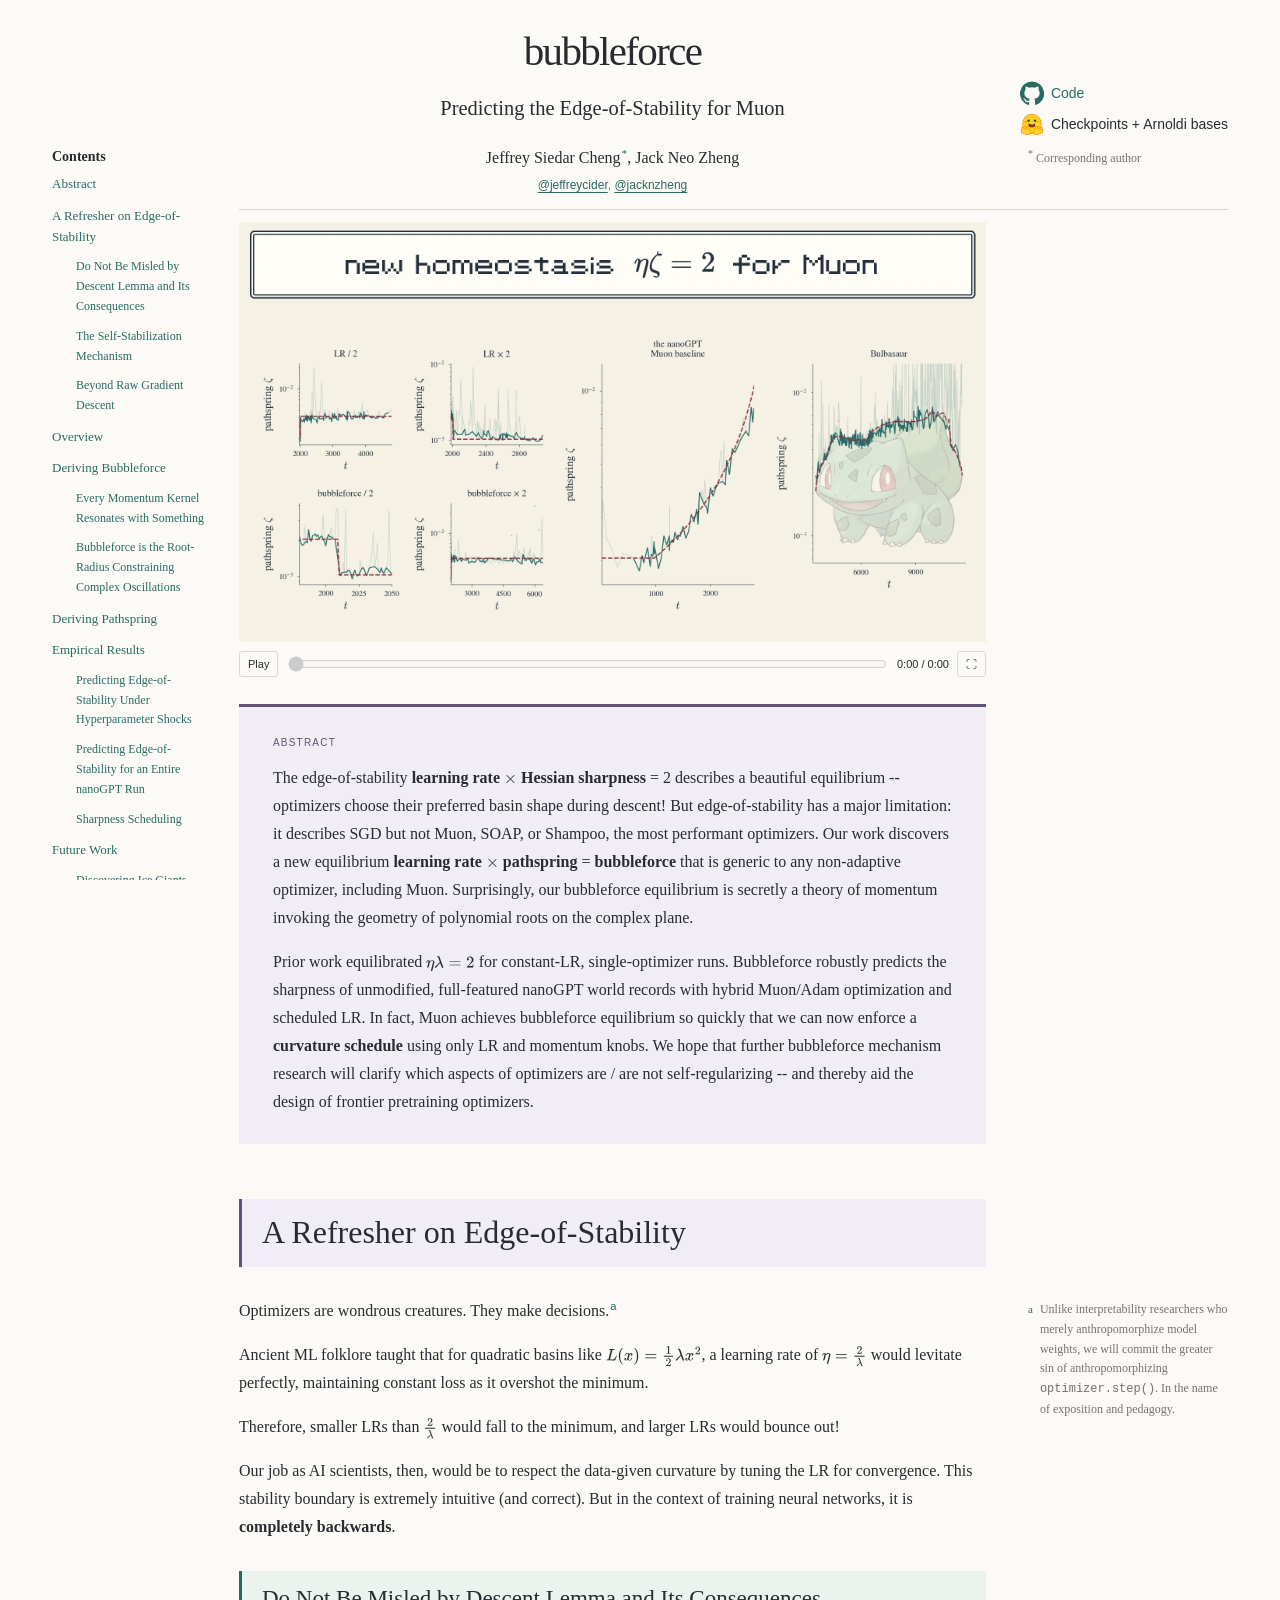
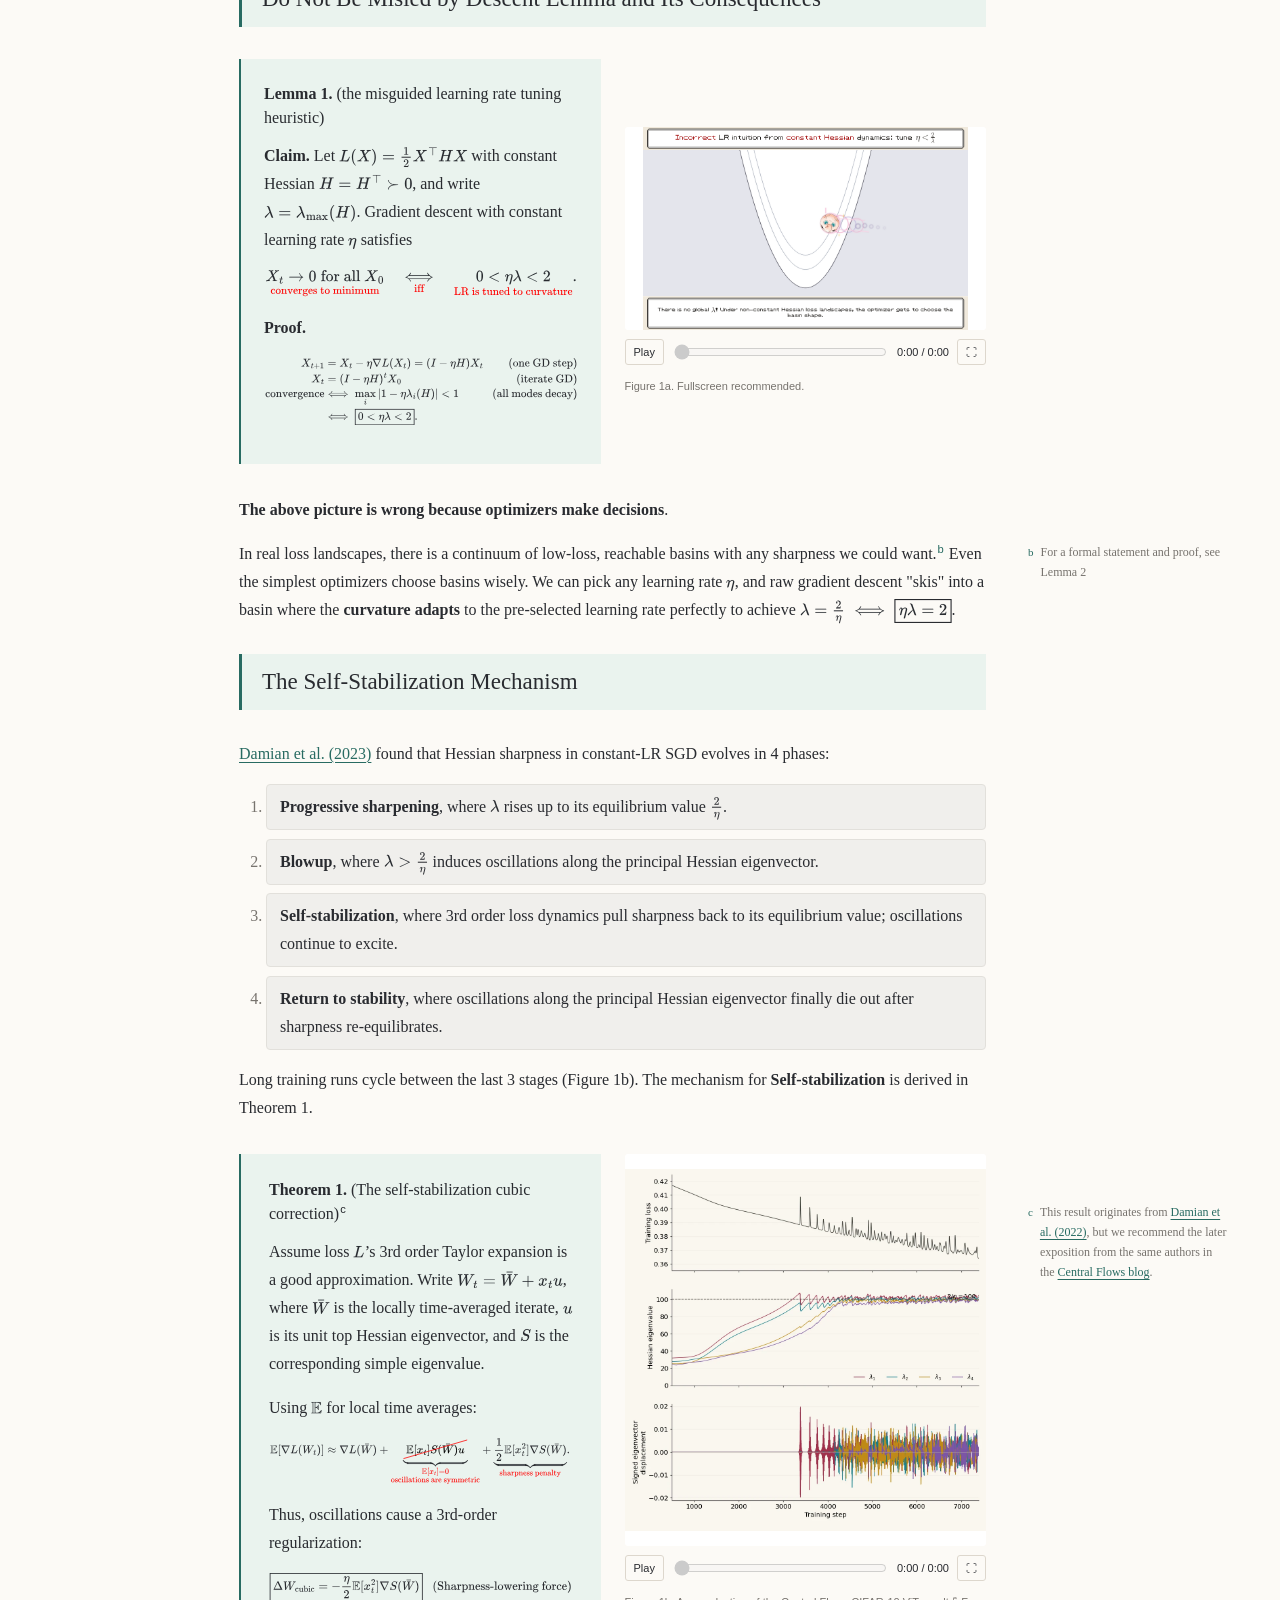
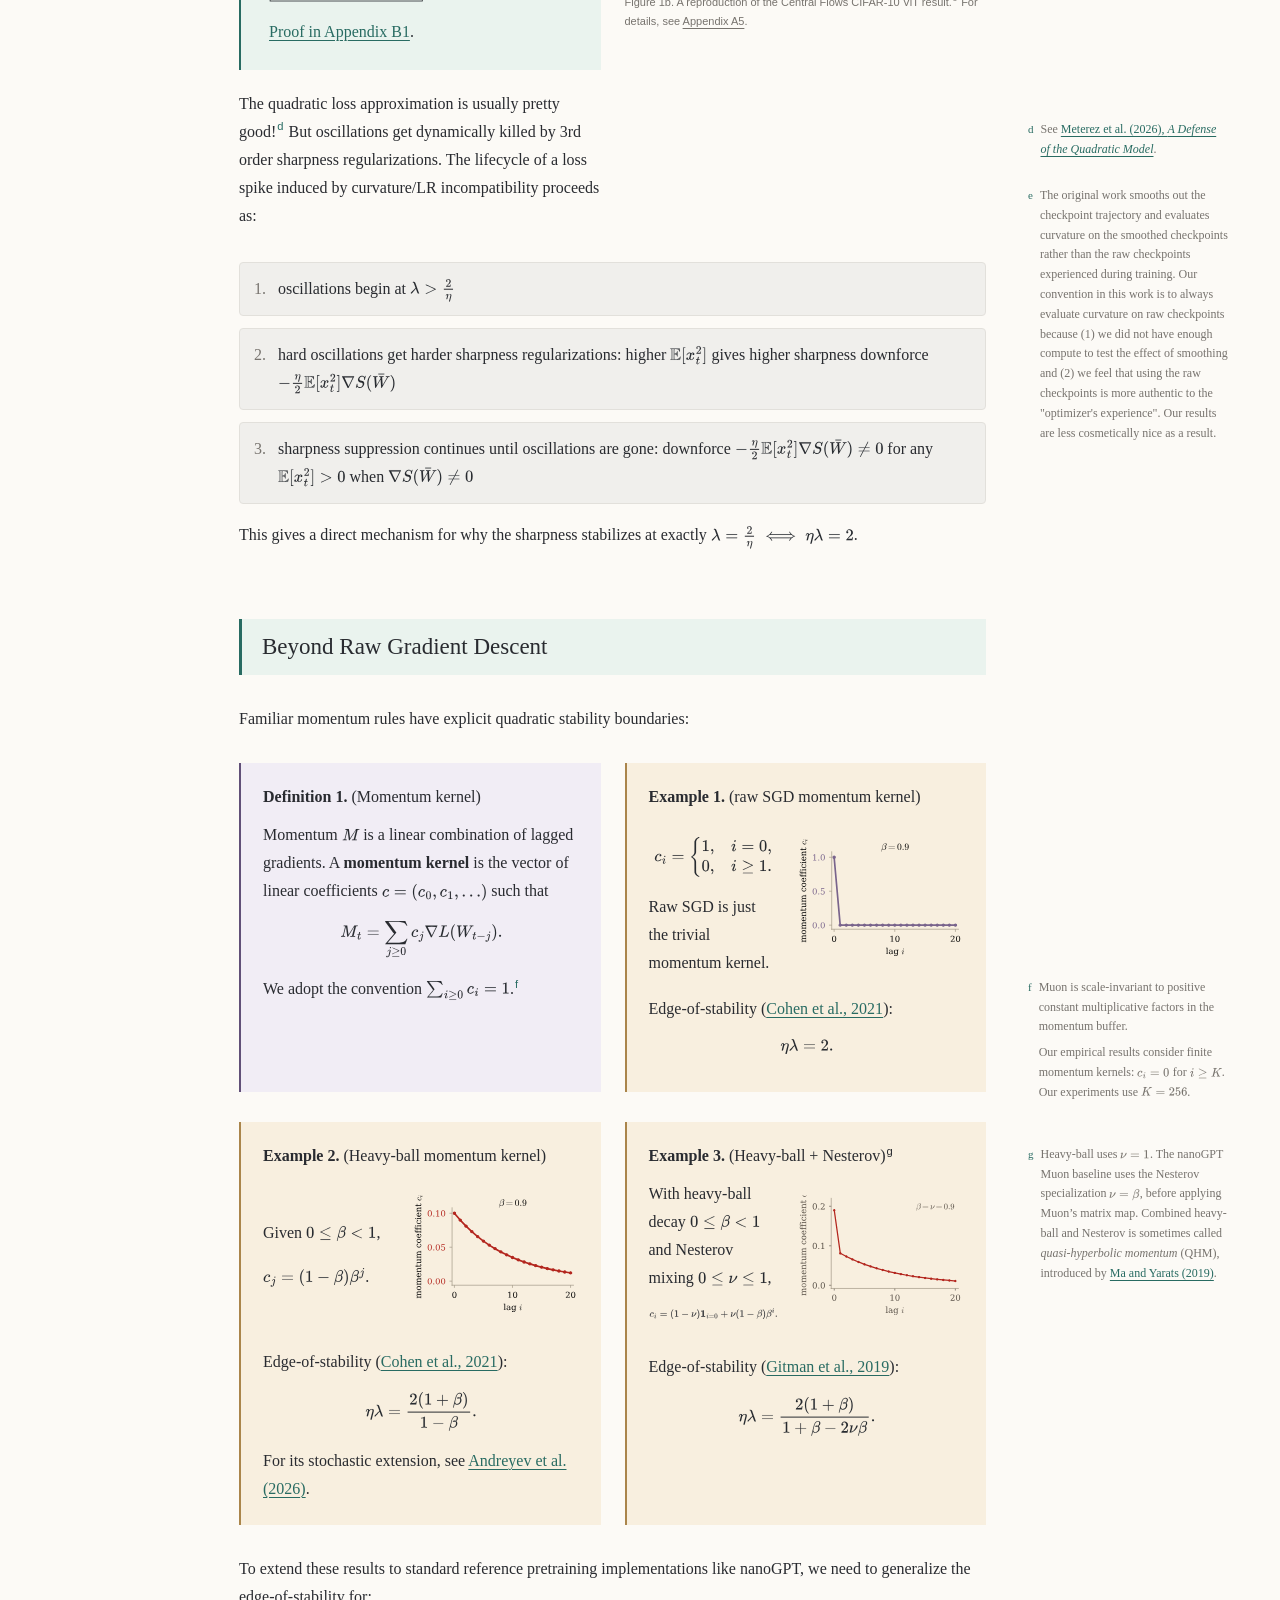
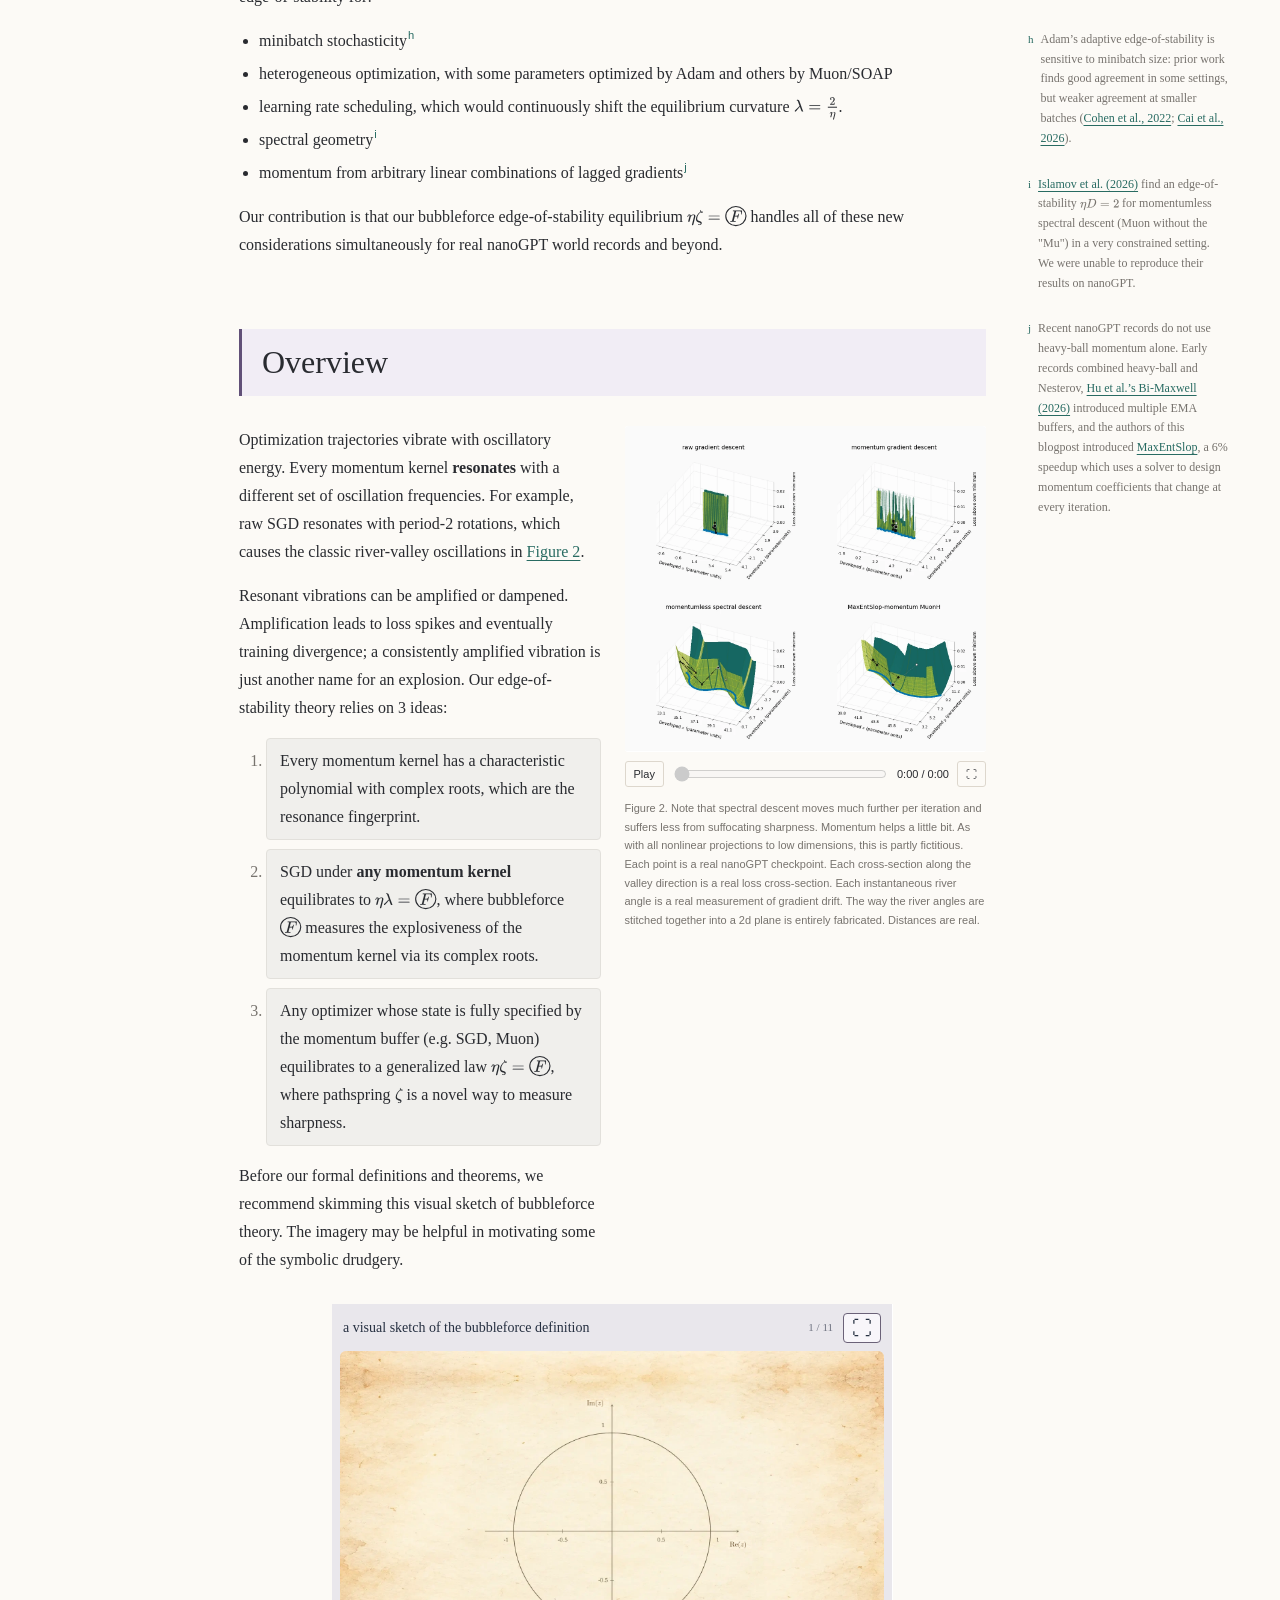
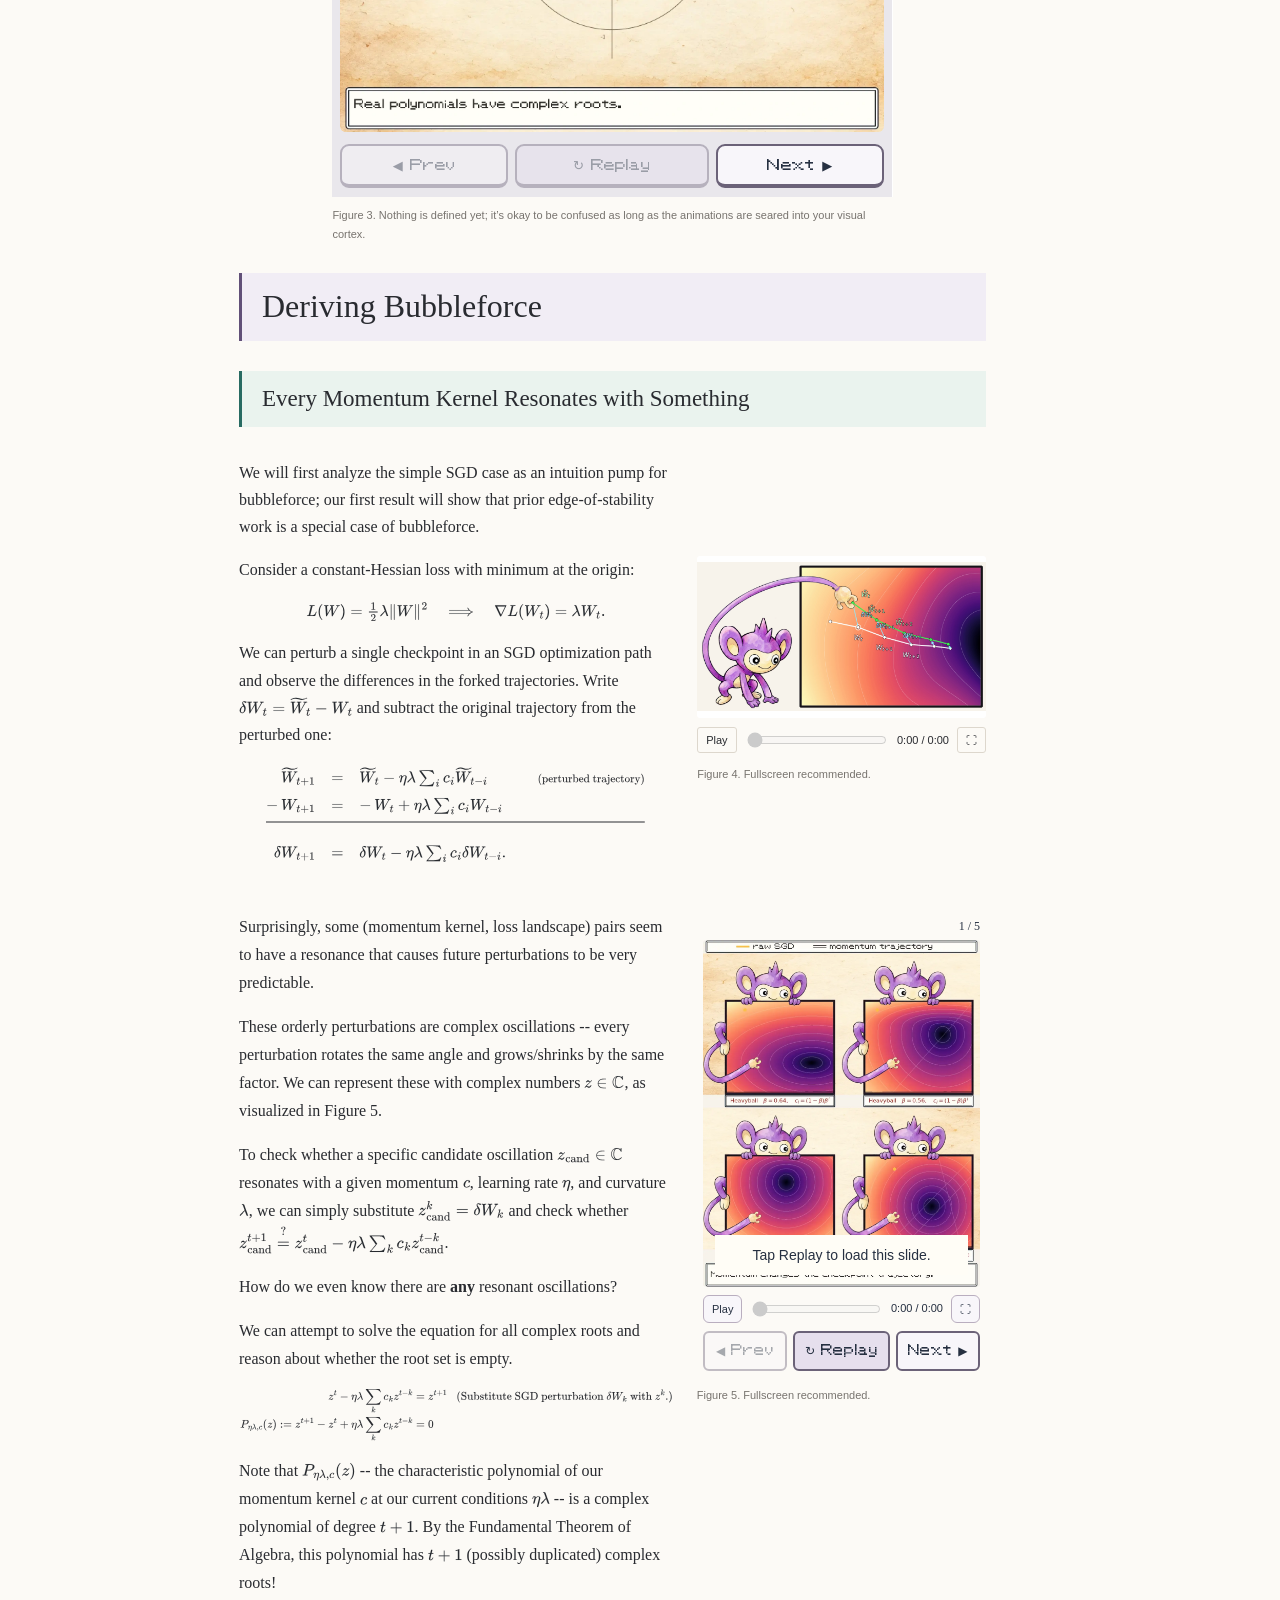
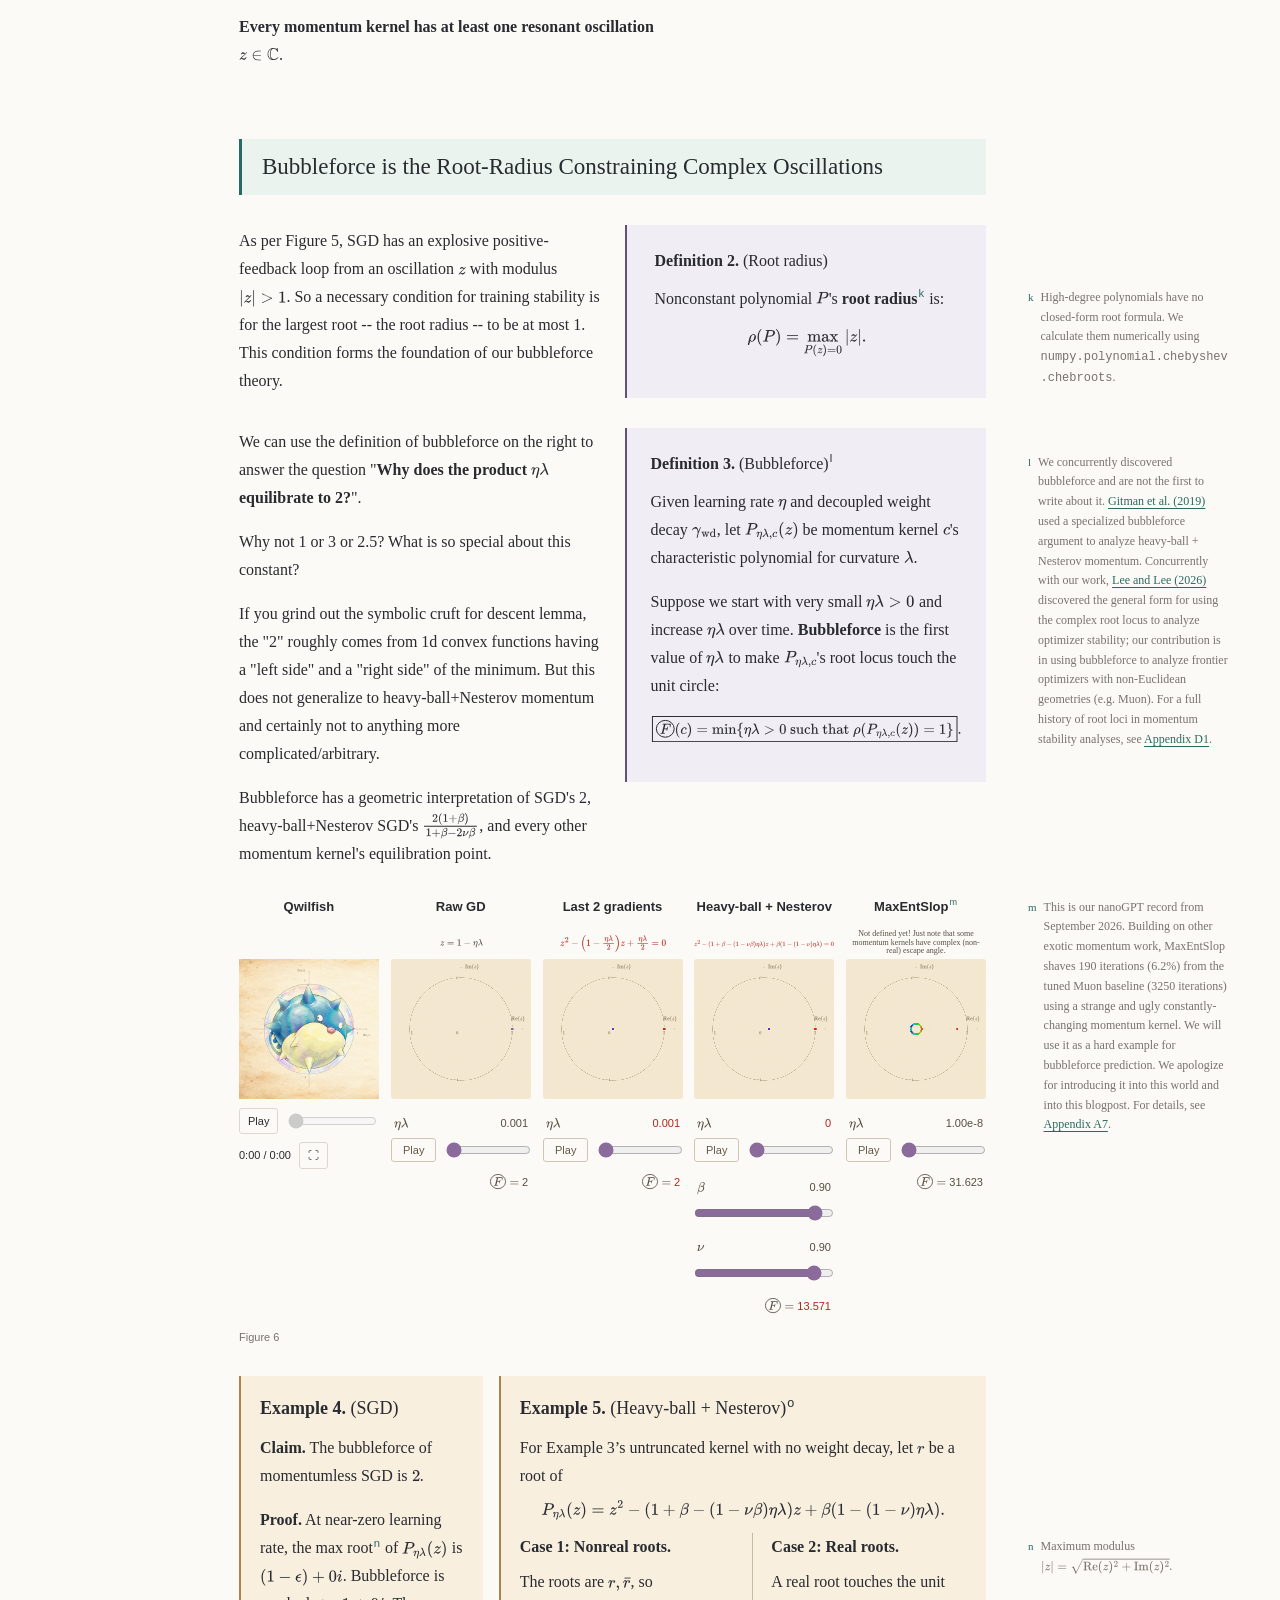
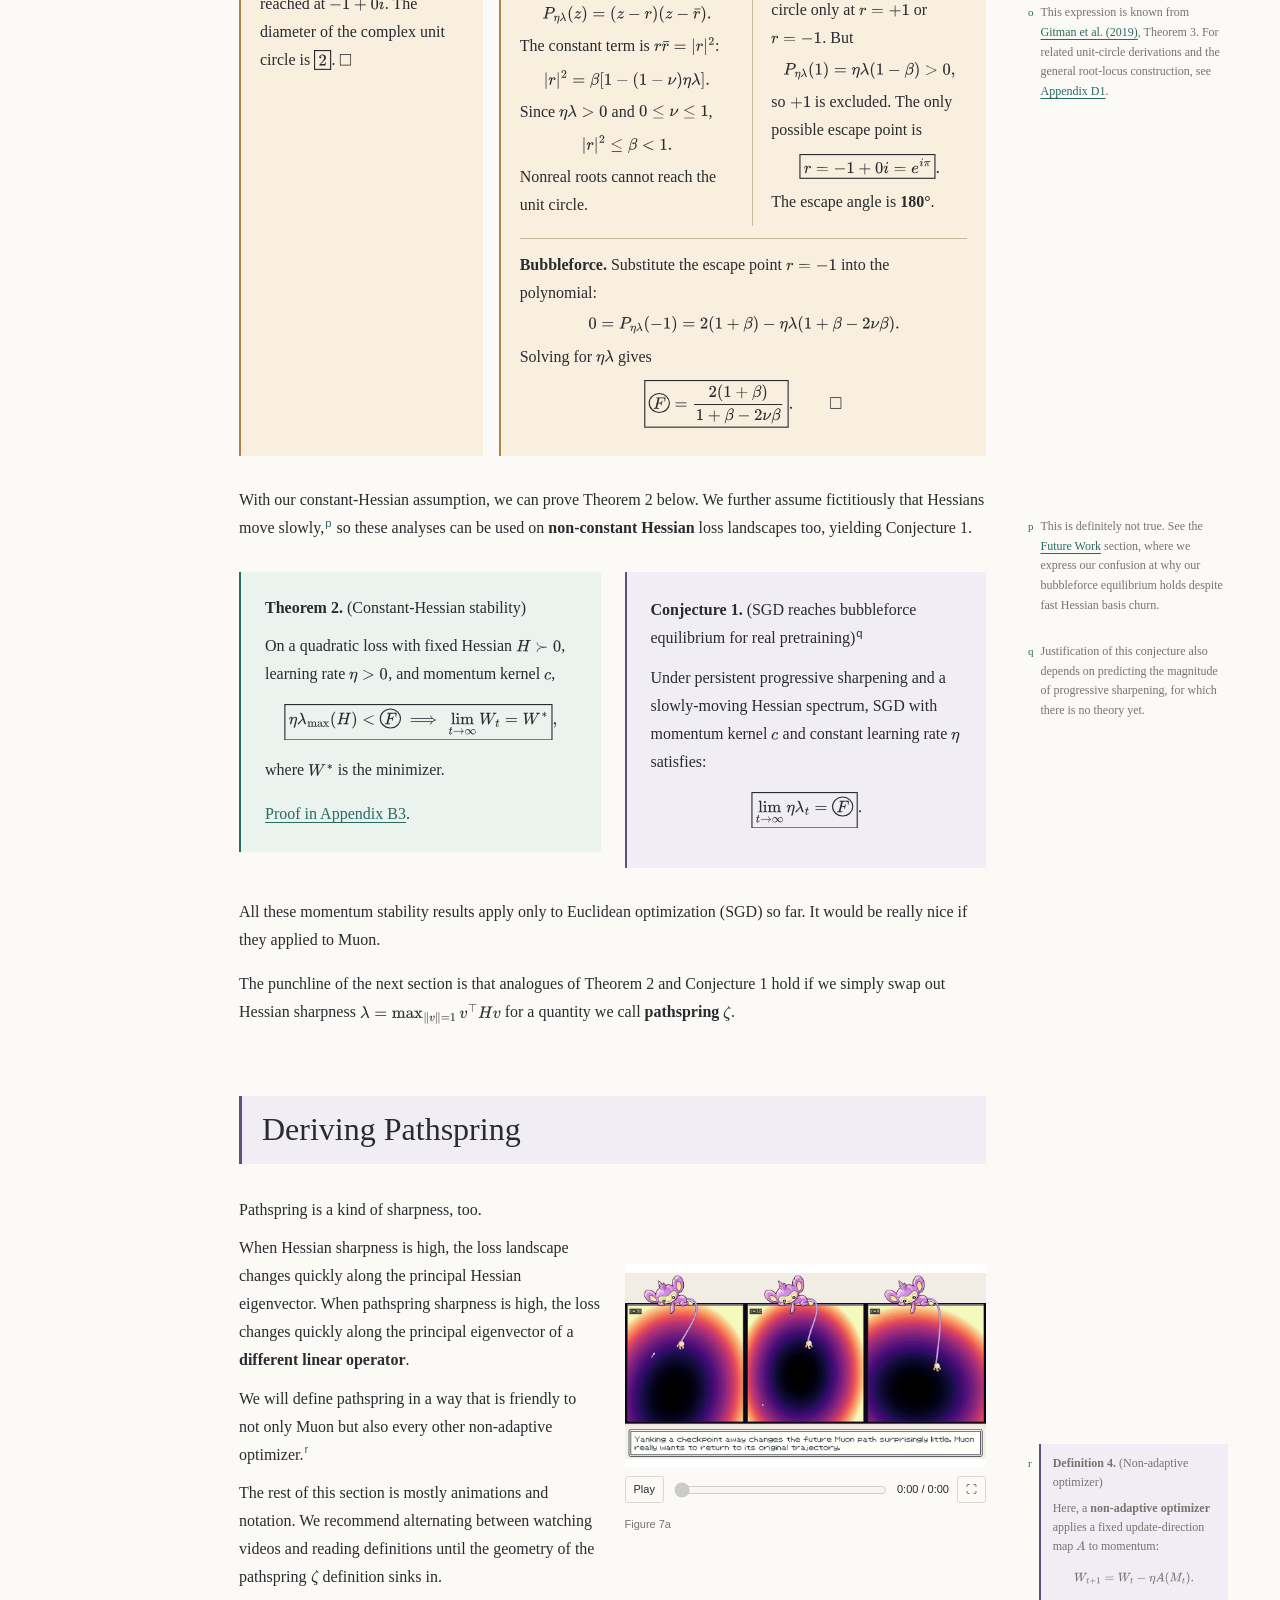
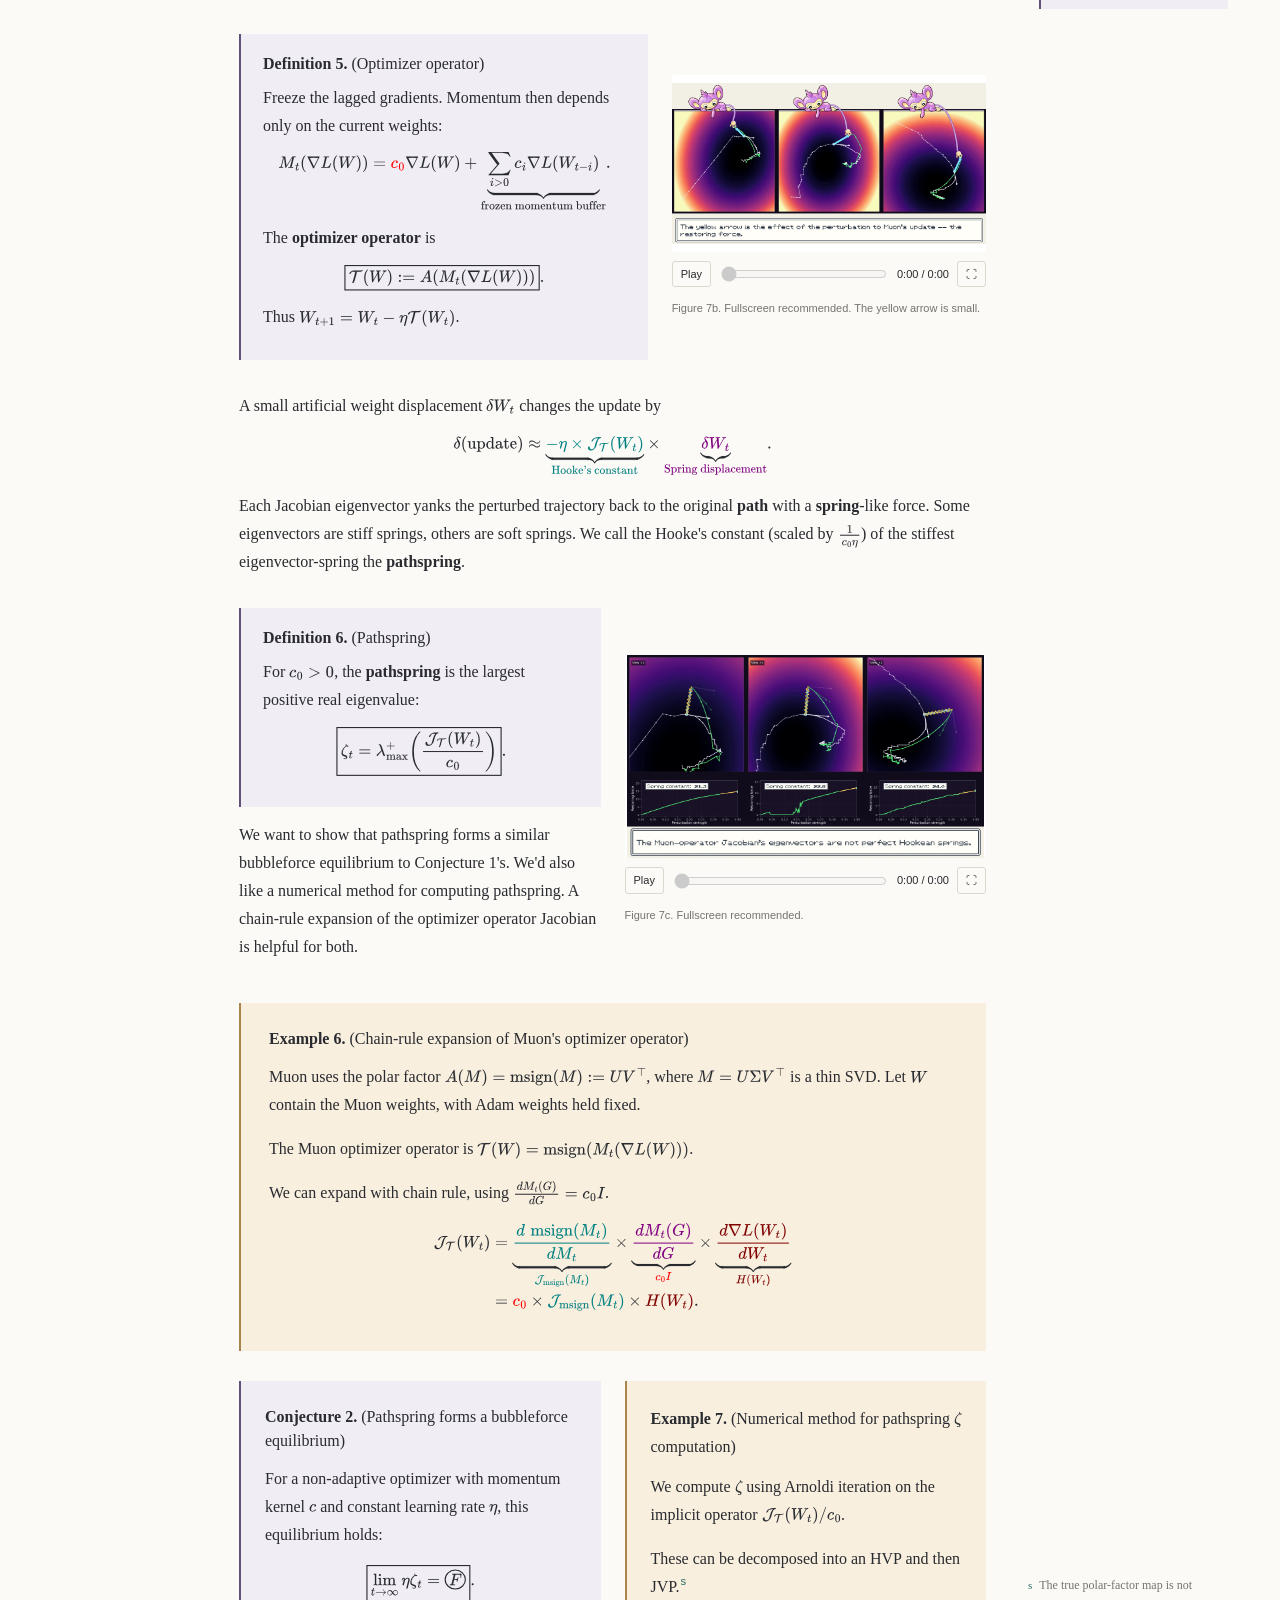
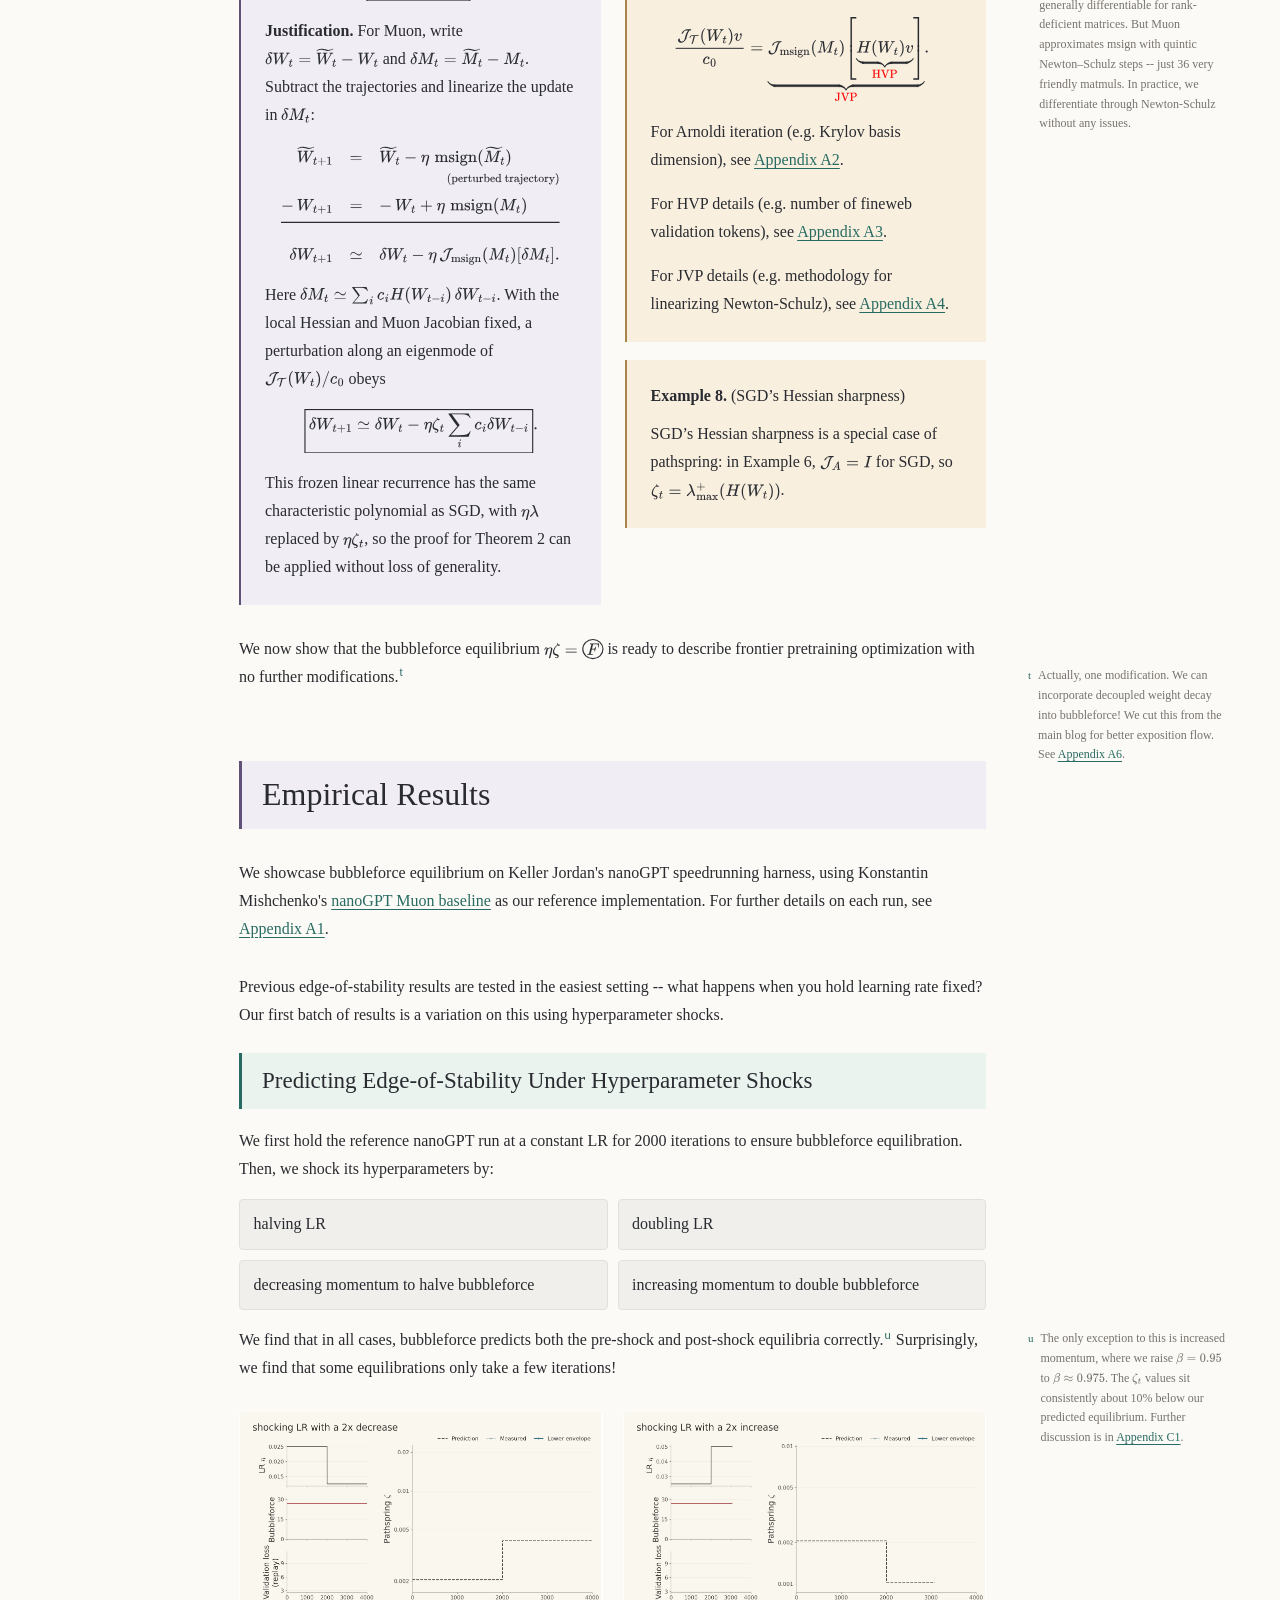
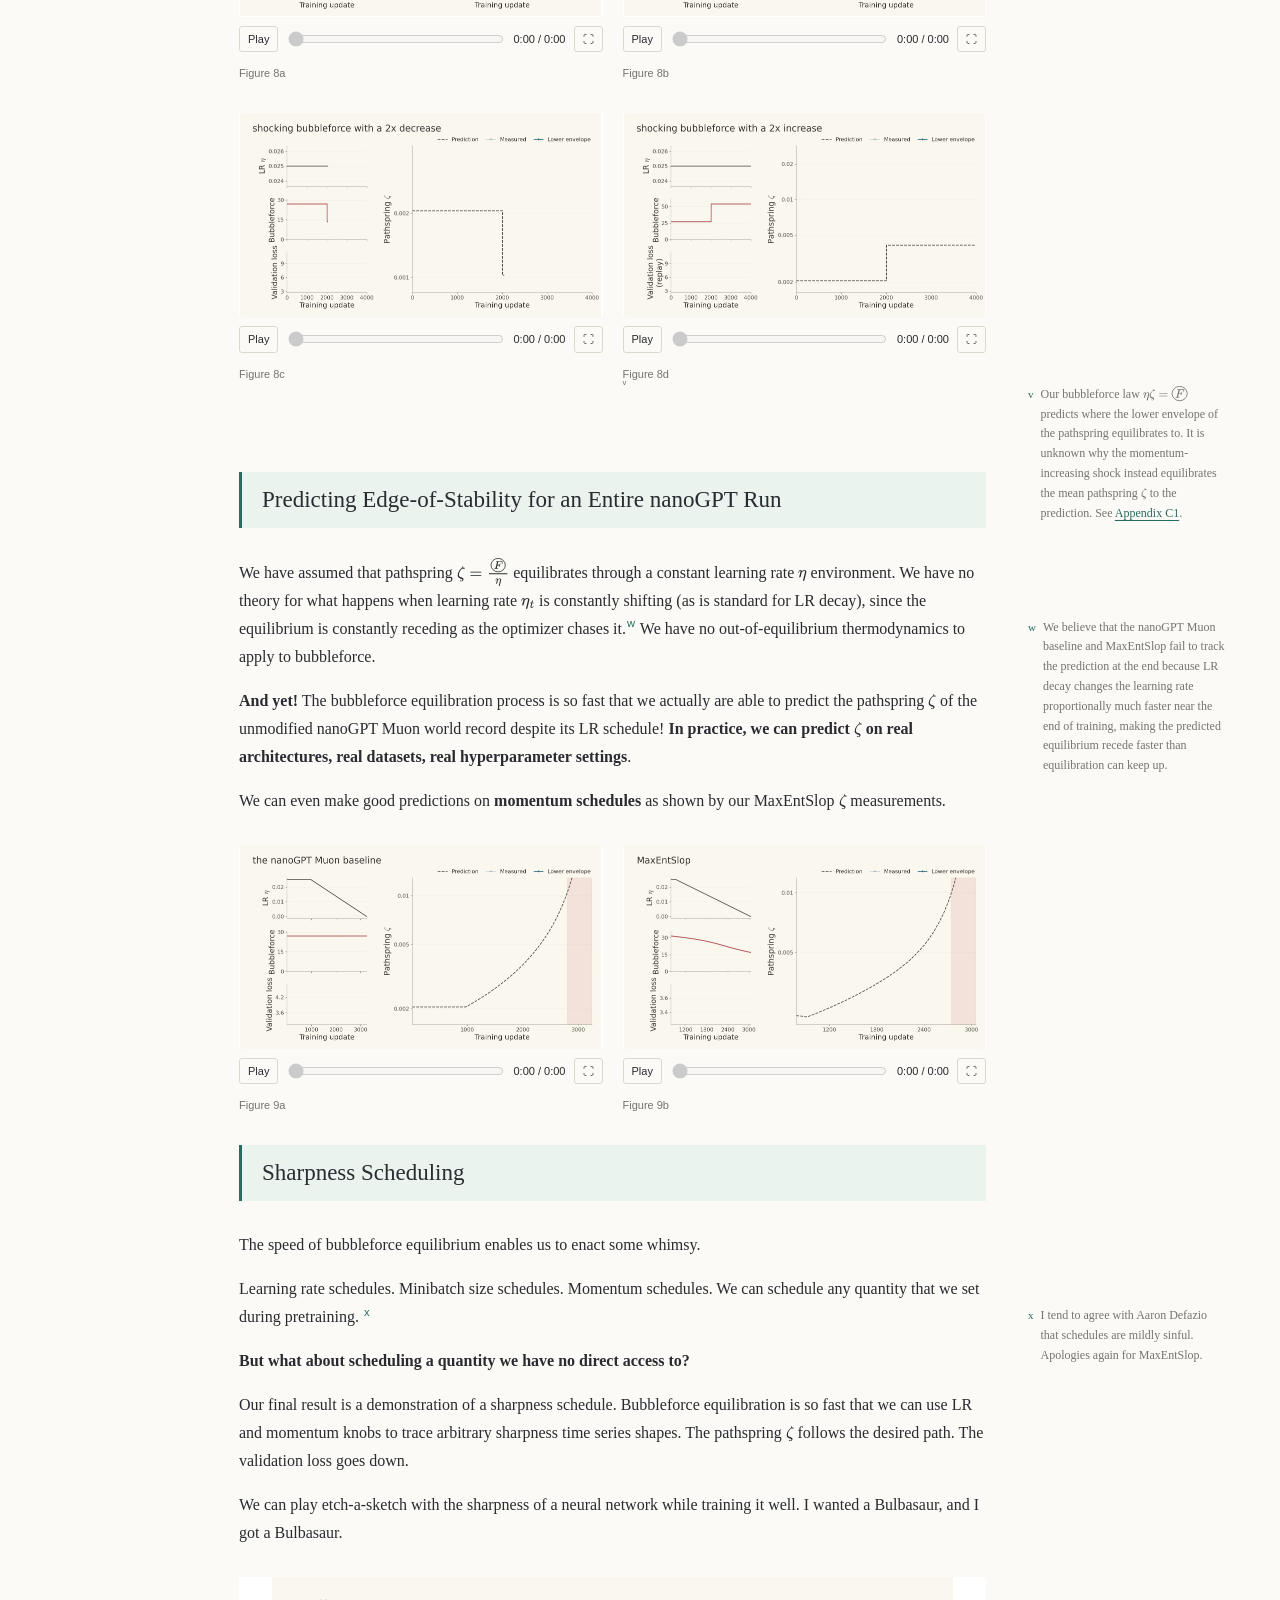
==== posts/bubbleforce/index.html @ f00a4f62 "Mirror bubbleforce math spacing, figures, and appendix tables" ====
<!doctype html>
<html lang="en">
  <head>
    <meta charset="utf-8" />
    <meta content="width=device-width,initial-scale=1" name="viewport" />
    <meta
      content="bubbleforce — Jeffrey Siedar Cheng and Jack Neo Zheng on momentum, stability, and pathspring."
      name="description"
    />
    <title>bubbleforce: Predicting the Edge-of-Stability for Muon</title>
    <link
      href="./favicon.png?v=pink-cyan-bubble6"
      rel="icon"
      type="image/png"
      sizes="64x64"
    />
    <link
      href="./favicon.svg?v=pink-cyan-bubble6"
      rel="icon"
      type="image/svg+xml"
      sizes="any"
    />
    <link href="./styles.css?v=annotations-a1-20261105" rel="stylesheet" />
    <script>
      window.MathJax = {
        loader: {
          paths: { mathjax: "./vendor/mathjax" },
          load: ["[tex]/enclose"],
        },
        tex: {
          packages: { "[+]": ["enclose"] },
          inlineMath: [
            ["$", "$"],
            ["\\(", "\\)"],
          ],
          displayMath: [
            ["$$", "$$"],
            ["\\[", "\\]"],
          ],
          processEscapes: true,
          macros: {
            script: ["\\mathcal{#1}", 1],
            bubbleforce: "\\mathord{\\enclose{circle}{F}}",
          },
        },
        svg: { fontCache: "global" },
        startup: { typeset: false },
      };
    </script>
    <script defer="" src="./vendor/mathjax/tex-svg.js"></script>
    <script defer="" src="reader.js?v=math-text-spacing1"></script>
  </head>
  <body>
    <main id="top">
      <nav aria-label="Table of contents" class="contents-rail">
        <strong>Contents</strong>
        <div id="contents-links">
          <a href="#abstract">Abstract</a
          ><a href="#heading-text-9515114f-58a2-4de6-8ab1-81e0f5251e71"
            >A Refresher on Edge-of-Stability</a
          ><a
            href="#heading-text-84718a60-5e1d-4a63-9e7e-cfe59e49741d"
            class="contents-subsection"
            >Do Not Be Misled by Descent Lemma and Its Consequences</a
          ><a
            href="#heading-text-839ff9dd-2f58-4145-b875-1f24e10a138d"
            class="contents-subsection"
            >The Self-Stabilization Mechanism</a
          ><a class="contents-subsection" href="#beyond-raw-gradient-descent"
            >Beyond Raw Gradient Descent</a
          ><a href="#bubbleforce">Overview</a
          ><a href="#heading-text-f4ac6807-8535-45a0-87c2-5e864e824eec"
            >Deriving Bubbleforce</a
          ><a
            href="#heading-text-278defdd-a231-4f93-9f94-23d192d2d495"
            class="contents-subsection"
            >Every Momentum Kernel Resonates with Something</a
          ><a href="#bubbleforce-root-radius" class="contents-subsection"
            >Bubbleforce is the Root-Radius Constraining Complex Oscillations</a
          ><a href="#pathspring">Deriving Pathspring</a
          ><a href="#results">Empirical Results</a
          ><a
            href="#predicting-hyperparameter-shocks"
            class="contents-subsection"
            >Predicting Edge-of-Stability Under Hyperparameter Shocks</a
          ><a href="#predicting-entire-run" class="contents-subsection"
            >Predicting Edge-of-Stability for an Entire nanoGPT Run</a
          ><a
            href="#heading-text-022772e9-04e1-4f6d-bd13-35da096f238e"
            class="contents-subsection"
            >Sharpness Scheduling</a
          ><a href="#heading-text-9fac017d-3b2d-43e3-9bfa-aefb3bd15521"
            >Future Work</a
          ><a href="#discovering-ice-giants" class="contents-subsection"
            >Discovering Ice Giants</a
          ><a href="#unsolved-mysteries" class="contents-subsection"
            >Unsolved Mysteries</a
          ><a href="#acknowledgements">Acknowledgements</a
          ><a href="#appendix">Appendix</a
          ><a href="#appendix-methods" class="contents-subsection"
            >A. Methods Details</a
          ><a href="#heading-runs-appendix-heading" class="contents-subsection"
            >A1. nanoGPT Implementation Details</a
          ><a
            href="#heading-arnoldi-appendix-heading"
            class="contents-subsection"
            >A2. Arnoldi Iteration Details</a
          ><a href="#heading-hvp-appendix-heading" class="contents-subsection"
            >A3. HVP Implementation Details</a
          ><a href="#heading-jvp-appendix-heading" class="contents-subsection"
            >A4. Optimizer JVP details</a
          ><a
            href="#heading-reproduction-appendix-heading"
            class="contents-subsection"
            >A5. Edge-of-Stability Reproduction Details</a
          ><a
            href="#heading-weight-decay-appendix-heading"
            class="contents-subsection"
            >A6. Decoupled Weight Decay</a
          ><a class="contents-subsection" href="#appendix-maxentslop"
            >A7. MaxEntSlop Momentum</a
          ><a href="#appendix-proofs" class="contents-subsection"
            >B. Proof Details</a
          ><a
            href="#heading-central-appendix-heading"
            class="contents-subsection"
            >B1. Proof of Theorem 1</a
          ><a href="#appendix-escape-path" class="contents-subsection"
            >B2. A Decreasing-Loss Escape Path</a
          ><a
            href="#heading-hessian-appendix-heading"
            class="contents-subsection"
            >B3. Proof of Theorem 2</a
          ><a href="#appendix-negative" class="contents-subsection"
            >C. Unexplained results</a
          ><a
            href="#heading-negative-momentum-heading"
            class="contents-subsection"
            >C1. Increased-Momentum Shock</a
          ><a
            href="#heading-negative-bulbasaur-heading"
            class="contents-subsection"
            >C2. Bulbasaur Lower Outline</a
          ><a href="#appendix-related" class="contents-subsection"
            >D. Related Work</a
          ><a
            href="#heading-influences-appendix-heading"
            class="contents-subsection"
            >D1. Selected Influences and Contemporary Work</a
          ><a href="#appendix-references" class="contents-subsection"
            >D2. References</a
          ><a href="#citation-heading">Citation</a>
        </div>
      </nav>
      <div class="manuscript-body">
        <header class="masthead">
          <div>
            <h1>
              <div
                class="text-block"
                data-text-style="paragraph"
                data-block="title"
              >
                <div class="rendered"><p>bubbleforce</p></div>
              </div>
            </h1>
            <p class="subtitle">Predicting the Edge-of-Stability for Muon</p>
            <div
              class="text-block authors"
              data-text-style="paragraph"
              data-block="authors"
            >
              <div class="rendered">
                <p>
                  Jeffrey Siedar Cheng<a href="#author-note">*</a>, Jack Neo
                  Zheng
                </p>
              </div>
            </div>
            <div
              class="text-block handles"
              data-text-style="paragraph"
              data-block="handles"
            >
              <div class="rendered">
                <p>
                  <a
                    href="https://x.com/jeffreycider"
                    target="_blank"
                    rel="noopener noreferrer"
                    >@jeffreycider</a
                  >,
                  <a
                    href="https://x.com/jacknzheng"
                    target="_blank"
                    rel="noopener noreferrer"
                    >@jacknzheng</a
                  >
                </p>
              </div>
            </div>
            <nav class="paper-links" aria-label="Project resources">
              <a href="https://github.com/jeffreycider/bubbleforce-blogpost"
                ><svg viewBox="0 0 24 24" aria-hidden="true">
                  <path
                    fill="currentColor"
                    d="M12 .5a12 12 0 0 0-3.79 23.39c.6.11.82-.26.82-.58v-2.24c-3.34.73-4.04-1.42-4.04-1.42-.55-1.39-1.34-1.76-1.34-1.76-1.09-.75.08-.73.08-.73 1.21.09 1.85 1.24 1.85 1.24 1.07 1.84 2.81 1.31 3.5 1 .11-.78.42-1.31.76-1.61-2.67-.3-5.47-1.34-5.47-5.93 0-1.31.47-2.38 1.24-3.22-.12-.3-.54-1.52.12-3.18 0 0 1.01-.32 3.3 1.23a11.5 11.5 0 0 1 6 0c2.29-1.55 3.3-1.23 3.3-1.23.66 1.66.24 2.88.12 3.18.77.84 1.24 1.91 1.24 3.22 0 4.6-2.81 5.62-5.49 5.92.43.37.82 1.1.82 2.22v3.33c0 .32.22.7.83.58A12 12 0 0 0 12 .5Z"
                  /></svg
                ><span>Code</span></a
              ><a
                class="assets-link"
                href="https://huggingface.co/buckets/jacknzheng/bubbleforce"
                target="_blank"
                rel="noopener noreferrer"
                ><img
                  src="./media/huggingface-logo.svg"
                  width="24"
                  height="23"
                  alt="Hugging Face"
                /><span>Checkpoints + Arnoldi bases</span></a
              >
            </nav>
          </div>
          <aside class="margin-note" id="author-note">
            <div
              class="text-block"
              data-text-style="paragraph"
              data-block="author-note"
            >
              <div class="rendered">
                <p><sup>*</sup> Corresponding author</p>
              </div>
            </div>
          </aside>
        </header>
        <div class="manuscript-columns">
          <div class="paper-flow">
            <div
              class="asset-row abstract-row abstract-summary-row"
              data-row-id="row-0"
            >
              <figure class="abstract-art abstract-summary">
                <video
                  aria-label="Bubbleforce summary: SGD stability, Muon results, momentum roots, pathspring, and the equilibrium law."
                  muted=""
                  playsinline=""
                  poster="./media/bubbleforce-summary-20261103-poster.webp?v=homeostasis3"
                  preload="none"
                  src="./media/bubbleforce-summary-20261103.mp4?v=math-axes1"
                ></video>
              </figure>
              <section class="abstract" id="abstract">
                <div class="label">Abstract</div>
                <div
                  class="text-block"
                  data-text-style="paragraph"
                  data-block="abstract"
                >
                  <div class="rendered">
                    <p>
                      The edge-of-stability
                      <strong>learning rate</strong> $\times$
                      <strong>Hessian sharpness</strong> = 2 describes a
                      beautiful equilibrium -- optimizers choose their preferred
                      basin shape during descent! But edge-of-stability has a
                      major limitation: it describes SGD but not Muon, SOAP, or
                      Shampoo, the most performant optimizers. Our work
                      discovers a new equilibrium
                      <strong>learning rate</strong> $\times$
                      <strong>pathspring</strong> =
                      <strong>bubbleforce</strong> that is generic to any
                      non-adaptive optimizer, including Muon. Surprisingly, our
                      bubbleforce equilibrium is secretly a theory of momentum
                      invoking the geometry of polynomial roots on the complex
                      plane.
                    </p>
                    <p>
                      Prior work equilibrated $\eta\lambda=2$ for constant-LR,
                      single-optimizer runs. Bubbleforce robustly predicts the
                      sharpness of unmodified, full-featured nanoGPT world
                      records with hybrid Muon/Adam optimization and scheduled
                      LR. In fact, Muon achieves bubbleforce equilibrium so
                      quickly that we can now enforce a
                      <strong>curvature schedule</strong> using only LR and
                      momentum knobs. We hope that further bubbleforce mechanism
                      research will clarify which aspects of optimizers are /
                      are not self-regularizing -- and thereby aid the design of
                      frontier pretraining optimizers.
                    </p>
                  </div>
                </div>
              </section>
            </div>
            <div
              class="asset-row inserted-row"
              data-row-id="text-9515114f-58a2-4de6-8ab1-81e0f5251e71"
            >
              <div
                class="text-block"
                data-text-style="section"
                id="heading-text-9515114f-58a2-4de6-8ab1-81e0f5251e71"
                data-block="text-9515114f-58a2-4de6-8ab1-81e0f5251e71"
              >
                <div class="rendered">
                  <h2 class="heading-strip">
                    A Refresher on Edge-of-Stability
                  </h2>
                </div>
              </div>
            </div>
            <div
              class="asset-row inserted-row"
              data-row-id="text-7372ffc5-7dfa-4d08-8e80-72cb128bf8e7"
            >
              <div
                class="text-block"
                data-text-style="paragraph"
                data-block="text-7372ffc5-7dfa-4d08-8e80-72cb128bf8e7"
              >
                <div class="rendered">
                  <p>
                    Optimizers are wondrous creatures. They make decisions.<sup
                      class="footnote-ref"
                      id="footnote-ref-anthropomorphism"
                      ><a
                        aria-label="Footnote a"
                        href="#footnote-anthropomorphism"
                        >a</a
                      ></sup
                    >
                  </p>
                  <p>
                    Ancient ML folklore taught that for quadratic basins like
                    $L(x)=\frac{1}{2}\lambda x^2$, a learning rate of
                    $\eta=\frac{2}{\lambda}$ would levitate perfectly,
                    maintaining constant loss as it overshot the minimum.
                  </p>
                  <p>
                    Therefore, smaller LRs than $\frac{2}{\lambda}$ would fall
                    to the minimum, and larger LRs would bounce out!
                  </p>
                  <p>
                    Our job as AI scientists, then, would be to respect the
                    data-given curvature by tuning the LR for convergence. This
                    stability boundary is extremely intuitive (and correct). But
                    in the context of training neural networks, it is
                    <strong>completely backwards</strong>.
                  </p>
                </div>
              </div>
            </div>
            <div
              class="asset-row inserted-row"
              data-row-id="text-84718a60-5e1d-4a63-9e7e-cfe59e49741d"
            >
              <div
                class="text-block"
                data-text-style="subsection"
                id="heading-text-84718a60-5e1d-4a63-9e7e-cfe59e49741d"
                data-block="text-84718a60-5e1d-4a63-9e7e-cfe59e49741d"
              >
                <div class="rendered">
                  <h3 class="heading-strip">
                    Do Not Be Misled by Descent Lemma and Its Consequences
                  </h3>
                </div>
              </div>
            </div>
            <div class="asset-row" data-row-id="row-1">
              <div class="video-row">
                <div class="statement theorem heuristic-lemma">
                  <div class="statement-heading">
                    <strong>Lemma 1.</strong> (the misguided learning rate
                    tuning heuristic)
                  </div>
                  <div
                    class="text-block"
                    data-text-style="paragraph"
                    data-block="derivation"
                  >
                    <div class="rendered">
                      <p>
                        <strong>Claim.</strong> Let $L(X)=\tfrac12 X^\top HX$
                        with constant Hessian $H=H^\top\succ0$, and write
                        $\lambda=\lambda_{\max}(H)$. Gradient descent with
                        constant learning rate $\eta$ satisfies
                      </p>
                      <p>
                        $$\underset{\color{red}{\text{converges to minimum}}}{X_t\to0\;\text{for all }X_0}\quad\underset{\color{red}{\text{iff}}}{\Longleftrightarrow}\quad\underset{\color{red}{\text{LR is tuned to curvature}}}{0&lt;\eta\lambda&lt;2}.$$
                      </p>
                      <p>
                        <strong>Proof.</strong> $$\begin{align*}
                        X_{t+1}&amp;=X_t-\eta\nabla L(X_t)=(I-\eta H)X_t
                        \tag{one GD step}\\ X_t&amp;=(I-\eta H)^tX_0
                        \tag{iterate GD}\\
                        \text{convergence}&amp;\iff\max_i|1-\eta\lambda_i(H)|&lt;1
                        \tag{all modes decay}\\
                        &amp;\iff\boxed{0&lt;\eta\lambda&lt;2}. \end{align*}$$
                      </p>
                    </div>
                  </div>
                </div>
                <figure class="figure">
                  <video
                    aria-label="**Figure 1a · Jigglypuff.** A quadratic stability story."
                    muted=""
                    playsinline=""
                    poster="./media/jigglypuff-r105-poster.png"
                    preload="none"
                  >
                    <source
                      src="./media/jigglypuff-r105.mp4"
                      type="video/mp4"
                    />
                  </video>
                  <div class="caption">Figure 1a. Fullscreen recommended.</div>
                </figure>
              </div>
            </div>
            <div
              class="asset-row inserted-row"
              data-row-id="text-5f1899c2-b7d2-4b49-9338-fe8701fed64a"
            >
              <div
                class="text-block"
                data-text-style="paragraph"
                data-block="text-5f1899c2-b7d2-4b49-9338-fe8701fed64a"
              >
                <div class="rendered">
                  <p>
                    <strong
                      >The above picture is wrong because optimizers make
                      decisions</strong
                    >.
                  </p>
                  <p>
                    In real loss landscapes, there is a continuum of low-loss,
                    reachable basins with any sharpness we could want.<sup
                      class="footnote-ref"
                      id="footnote-ref-1"
                      ><a aria-label="Footnote b" href="#footnote-1">b</a></sup
                    >
                    Even the simplest optimizers choose basins wisely. We can
                    pick any learning rate $\eta$, and raw gradient descent
                    "skis" into a basin where the
                    <strong>curvature adapts</strong> to the pre-selected
                    learning rate perfectly to achieve $\lambda=\frac{2}{\eta}
                    \iff \boxed{\eta\lambda=2}$.
                  </p>
                </div>
              </div>
            </div>
            <div class="asset-row" data-row-id="row-2"></div>
            <div
              class="asset-row inserted-row"
              data-row-id="text-839ff9dd-2f58-4145-b875-1f24e10a138d"
            >
              <div
                class="text-block"
                data-text-style="subsection"
                id="heading-text-839ff9dd-2f58-4145-b875-1f24e10a138d"
                data-block="text-839ff9dd-2f58-4145-b875-1f24e10a138d"
              >
                <div class="rendered">
                  <h3 class="heading-strip">
                    The Self-Stabilization Mechanism
                  </h3>
                </div>
              </div>
            </div>
            <div
              class="asset-row inserted-row"
              data-row-id="text-11c24a3c-5e91-4412-b756-85217202e178"
            >
              <div
                class="text-block"
                data-text-style="paragraph"
                data-block="text-11c24a3c-5e91-4412-b756-85217202e178"
              >
                <div class="rendered">
                  <p>
                    <a href="#ref-damian2022">Damian et al. (2023)</a> found
                    that Hessian sharpness in constant-LR SGD evolves in 4
                    phases:
                  </p>
                  <ol>
                    <li>
                      <strong>Progressive sharpening</strong>, where $\lambda$
                      rises up to its equilibrium value $\frac{2}{\eta}$.
                    </li>
                    <li>
                      <strong>Blowup</strong>, where $\lambda &gt;
                      \frac{2}{\eta}$ induces oscillations along the principal
                      Hessian eigenvector.
                    </li>
                    <li>
                      <strong>Self-stabilization</strong>, where 3rd order loss
                      dynamics pull sharpness back to its equilibrium value;
                      oscillations continue to excite.
                    </li>
                    <li>
                      <strong>Return to stability</strong>, where oscillations
                      along the principal Hessian eigenvector finally die out
                      after sharpness re-equilibrates.
                    </li>
                  </ol>
                  <p>
                    Long training runs cycle between the last 3 stages (Figure
                    1b). The mechanism for
                    <strong>Self-stabilization</strong> is derived in Theorem 1.
                  </p>
                </div>
              </div>
            </div>
            <div class="asset-row" data-row-id="row-3">
              <div class="video-row central-flows-row">
                <div class="central-flows-text">
                  <section class="statement theorem" id="central-flows-theorem">
                    <div class="statement-heading">
                      <strong>Theorem 1.</strong> (<a href="#ref-damian2022"
                        >The self-stabilization cubic correction</a
                      >)<sup class="footnote-ref" id="footnote-ref-2"
                        ><a aria-label="Footnote c" href="#footnote-2"
                          >c</a
                        ></sup
                      >
                    </div>
                    <div
                      class="text-block"
                      data-text-style="paragraph"
                      data-block="central_theorem"
                    >
                      <div class="rendered">
                        <p>
                          Assume loss $L$’s 3rd order Taylor expansion is a good
                          approximation. Write $W_t=\bar W+x_tu$, where $\bar W$
                          is the locally time-averaged iterate, $u$ is its unit
                          top Hessian eigenvector, and $S$ is the corresponding
                          simple eigenvalue.
                        </p>
                        <p>Using $\mathbb E$ for local time averages:</p>
                        <p>
                          $$\mathbb E[\nabla L(W_t)]\approx\nabla L(\bar
                          W)+\underbrace{{\color{red}\enclose{updiagonalstrike}{{\color{black}\mathbb
                          E[x_t]S(\bar W)u}}}}_{\color{red}{\substack{\mathbb
                          E[x_t]=0\\\text{oscillations are symmetric}}}}+\underbrace{\frac12\mathbb
                          E[x_t^2]\nabla S(\bar W)}_{\color{red}{\text{sharpness penalty}}}.$$
                        </p>
                        <p>
                          Thus, oscillations cause a 3rd-order regularization:
                        </p>
                        <p>
                          $$\boxed{\Delta
                          W_{\mathrm{cubic}}=-\frac{\eta}{2}\mathbb
                          E[x_t^2]\nabla S(\bar W)}\tag{Sharpness-lowering force}$$
                        </p>
                        <p>
                          <a href="#appendix-central-flows"
                            >Proof in Appendix B1</a
                          >.
                        </p>
                      </div>
                    </div>
                  </section>
                  <div
                    class="text-block"
                    data-block="central-flows-commentary"
                    data-text-style="paragraph"
                  >
                    <div class="rendered">
                      <p>
                        The quadratic loss approximation is usually pretty
                        good!<sup
                          class="footnote-ref"
                          id="footnote-ref-quadratic"
                          ><a aria-label="Footnote d" href="#footnote-quadratic"
                            >d</a
                          ></sup
                        >
                        But oscillations get dynamically killed by 3rd order
                        sharpness regularizations. The lifecycle of a loss spike
                        induced by curvature/LR incompatibility proceeds as:
                      </p>
                    </div>
                  </div>
                </div>
                <figure class="figure">
                  <video
                    aria-label="Figure 1b. CIFAR-10 gradient descent on 40,000 training images: loss, four leading Hessian eigenvalues, and sign-aligned eigenvector displacements, zooming out through step 7,389."
                    muted=""
                    playsinline=""
                    poster="./media/central-flows-summary-poster.webp?v=clean-7389"
                    preload="none"
                  >
                    <source
                      src="./media/central-flows-summary.mp4?v=clean-7389"
                      type="video/mp4"
                    />
                  </video>
                  <div
                    class="caption text-block"
                    data-text-style="paragraph"
                    data-block="figure-2a-caption"
                  >
                    <div class="rendered">
                      <p>
                        Figure 1b. A reproduction of the Central Flows CIFAR-10
                        ViT result.<sup class="footnote-ref" id="footnote-ref-3"
                          ><a aria-label="Footnote e" href="#footnote-3"
                            >e</a
                          ></sup
                        >
                        For details, see
                        <a href="#appendix-reproduction">Appendix A5</a>.
                      </p>
                    </div>
                  </div>
                </figure>
              </div>
            </div>
            <div class="asset-row" data-row-id="row-central-flows-mechanism">
              <div
                class="text-block"
                data-block="central-flows-mechanism"
                data-text-style="paragraph"
              >
                <div class="rendered">
                  <ol class="tiled-enumeration">
                    <li>oscillations begin at $\lambda &gt; \frac{2}{\eta}$</li>
                    <li>
                      hard oscillations get harder sharpness regularizations:
                      higher $\mathbb E[x_t^2]$ gives higher sharpness downforce
                      $-\frac{\eta}{2}\mathbb E[x_t^2]\nabla S(\bar W)$
                    </li>
                    <li>
                      sharpness suppression continues until oscillations are
                      gone: downforce $-\frac{\eta}{2}\mathbb E[x_t^2]\nabla
                      S(\bar W)\ne0$ for any $\mathbb E[x_t^2]&gt;0$ when
                      $\nabla S(\bar W)\ne0$
                    </li>
                  </ol>
                  <p>
                    This gives a direct mechanism for why the sharpness
                    stabilizes at exactly $\lambda = \frac{2}{\eta} \iff
                    \eta\lambda=2$.
                  </p>
                </div>
              </div>
            </div>
            <div
              class="asset-row"
              data-row-id="row-beyond-raw-gradient-descent"
            >
              <header class="section-head" id="beyond-raw-gradient-descent">
                <h3 class="heading-strip">Beyond Raw Gradient Descent</h3>
              </header>
            </div>
            <div class="asset-row" data-row-id="row-momentum-boundaries-intro">
              <div
                class="text-block"
                data-block="momentum-boundaries-intro"
                data-text-style="paragraph"
              >
                <div class="rendered">
                  <p>
                    <span
                      >Familiar momentum rules have explicit quadratic stability
                      boundaries:</span
                    >
                  </p>
                </div>
              </div>
            </div>
            <div class="asset-row" data-row-id="row-6">
              <div class="momentum-example-pair">
                <section class="statement definition">
                  <div class="statement-heading">
                    <strong>Definition 1.</strong> (Momentum kernel)
                  </div>
                  <div
                    class="text-block"
                    data-text-style="paragraph"
                    data-block="momentum_definition"
                  >
                    <div class="rendered">
                      <p>
                        Momentum $M$ is a linear combination of lagged
                        gradients. A <strong>momentum kernel</strong> is the
                        vector of linear coefficients $c=(c_0,c_1,\ldots)$ such
                        that
                      </p>
                      <p>$$M_t=\sum_{j\ge0}c_j\nabla L(W_{t-j}).$$</p>
                      <p>
                        <span>We adopt the convention $\sum_{i\ge0}c_i=1$.</span
                        ><sup class="footnote-ref" id="footnote-ref-4"
                          ><a aria-label="Footnote f" href="#footnote-4"
                            >f</a
                          ></sup
                        >
                      </p>
                    </div>
                  </div>
                </section>
                <section class="statement example">
                  <div class="statement-heading">
                    <strong>Example 1.</strong> (raw SGD momentum kernel)
                  </div>
                  <div class="kernel-example-layout">
                    <div
                      class="text-block"
                      data-text-style="paragraph"
                      data-block="kernel-sgd"
                    >
                      <div class="rendered">
                        <p>
                          $$c_i=\begin{cases}1,&amp;i=0,\\0,&amp;i\ge1.\end{cases}$$
                        </p>
                        <p>Raw SGD is just the trivial momentum kernel.</p>
                      </div>
                    </div>
                    <img
                      alt="SGD momentum kernel: coefficient one at rank zero and zero thereafter."
                      class="kernel-mini-plot"
                      loading="lazy"
                      src="./figures/kernel-sgd-v14.svg?v=math-axes1"
                    />
                  </div>
                  <div
                    class="text-block kernel-stability"
                    data-block="kernel-sgd-stability"
                    data-text-style="paragraph"
                  >
                    <div class="rendered">
                      <p>
                        Edge-of-stability (<a href="#ref-cohen2021"
                          >Cohen et al., 2021</a
                        >):
                      </p>
                      <p>$$\eta\lambda=2.$$</p>
                    </div>
                  </div>
                </section>
              </div>
            </div>
            <div class="asset-row" data-row-id="row-qhm-kernel">
              <div class="momentum-example-pair">
                <section class="statement example">
                  <div class="statement-heading">
                    <strong>Example 2.</strong> (Heavy-ball momentum kernel)
                  </div>
                  <div class="kernel-example-layout">
                    <div
                      class="text-block"
                      data-text-style="paragraph"
                      data-block="kernel-heavyball"
                    >
                      <div class="rendered">
                        <p>Given $0\le\beta&lt;1$,</p>
                        <p><span>$c_j=(1-\beta)\beta^j$</span>.</p>
                      </div>
                    </div>
                    <img
                      alt="Heavyball momentum kernel with beta 0.9: exponentially decreasing coefficients."
                      class="kernel-mini-plot"
                      loading="lazy"
                      src="./figures/kernel-heavyball-v14.svg?v=math-axes1"
                    />
                  </div>
                  <div
                    class="text-block kernel-stability"
                    data-block="kernel-heavyball-stability"
                    data-text-style="paragraph"
                  >
                    <div class="rendered">
                      <p>
                        Edge-of-stability (<a href="#ref-cohen2021"
                          >Cohen et al., 2021</a
                        >):
                      </p>
                      <p>
                        <span>$$\eta\lambda=\frac{2(1+\beta)}{1-\beta}.$$</span>
                      </p>
                      <p>
                        For its stochastic extension, see
                        <a href="#ref-andreyev2026">Andreyev et al. (2026)</a>.
                      </p>
                    </div>
                  </div>
                </section>
                <section class="statement example" id="example-qhm">
                  <div class="statement-heading">
                    <strong>Example 3.</strong> (Heavy-ball + Nesterov)<sup
                      class="footnote-ref"
                      id="footnote-ref-qhm"
                      ><a aria-label="Footnote g" href="#footnote-qhm"
                        >g</a
                      ></sup
                    >
                  </div>
                  <div class="kernel-example-layout">
                    <div
                      class="text-block"
                      data-block="kernel-qhm"
                      data-text-style="paragraph"
                    >
                      <div class="rendered">
                        <p>
                          With heavy-ball decay $0\le\beta&lt;1$ and Nesterov
                          mixing $0\le\nu\le1$,
                        </p>
                        <p>
                          <span
                            >$$c_i=(1-\nu)\mathbf{1}_{i=0}+\nu(1-\beta)\beta^i.$$</span
                          >
                        </p>
                      </div>
                    </div>
                    <img
                      alt="Heavy-ball plus Nesterov momentum kernel with beta and nu both 0.9: unit total weight, with a boosted current gradient and an exponentially decreasing tail."
                      class="kernel-mini-plot"
                      loading="lazy"
                      src="./figures/kernel-qhm.svg?v=math-axes1"
                    />
                  </div>
                  <div
                    class="text-block kernel-stability"
                    data-block="kernel-qhm-stability"
                    data-text-style="paragraph"
                  >
                    <div class="rendered">
                      <p>
                        Edge-of-stability (<a href="#ref-gitman2019"
                          >Gitman et al., 2019</a
                        >):
                      </p>
                      <p>
                        <span
                          >$$\eta\lambda=\frac{2(1+\beta)}{1+\beta-2\nu\beta}.$$</span
                        >
                      </p>
                    </div>
                  </div>
                </section>
              </div>
            </div>
            <div
              class="asset-row inserted-row"
              data-row-id="text-8f7cf07b-a41d-4b9a-957b-fb27541ed4d6"
            >
              <div
                class="text-block"
                data-text-style="paragraph"
                data-block="text-8f7cf07b-a41d-4b9a-957b-fb27541ed4d6"
              >
                <div class="rendered">
                  <p>
                    To extend these results to standard reference pretraining
                    implementations like nanoGPT, we need to generalize the
                    edge-of-stability for:
                  </p>
                  <ul>
                    <li>
                      minibatch stochasticity<sup
                        class="footnote-ref"
                        id="footnote-ref-adam-literature"
                        ><a
                          aria-label="Footnote h"
                          href="#footnote-adam-literature"
                          >h</a
                        ></sup
                      >
                    </li>
                    <li>
                      heterogeneous optimization, with some parameters optimized
                      by Adam and others by Muon/SOAP
                    </li>
                    <li>
                      learning rate scheduling, which would continuously shift
                      the equilibrium curvature $\lambda=\frac{2}{\eta}$.
                    </li>
                    <li>
                      spectral geometry<sup
                        class="footnote-ref"
                        id="footnote-ref-spectral-literature"
                        ><a
                          aria-label="Footnote i"
                          href="#footnote-spectral-literature"
                          >i</a
                        ></sup
                      >
                    </li>
                    <li>
                      momentum from arbitrary linear combinations of lagged
                      gradients<sup
                        class="footnote-ref"
                        id="footnote-ref-momentum-literature"
                        ><a
                          aria-label="Footnote j"
                          href="#footnote-momentum-literature"
                          >j</a
                        ></sup
                      >
                    </li>
                  </ul>
                  <p>
                    Our contribution is that our bubbleforce edge-of-stability
                    equilibrium $\eta\zeta=\bubbleforce$ handles all of these
                    new considerations simultaneously for real nanoGPT world
                    records and beyond.
                  </p>
                </div>
              </div>
            </div>
            <div class="asset-row" data-row-id="row-5">
              <header class="section-head" id="bubbleforce">
                <h2 class="heading-strip">
                  <div
                    class="text-block"
                    data-text-style="section"
                    data-block="bubbleforce-heading"
                  >
                    <div class="rendered"><p>Overview</p></div>
                  </div>
                </h2>
              </header>
            </div>
            <div class="asset-row" data-row-id="row-7">
              <div class="overview-mosaic">
                <div
                  class="text-block"
                  data-block="video-text-2"
                  data-text-style="paragraph"
                >
                  <div class="rendered">
                    <p>
                      Optimization trajectories vibrate with oscillatory energy.
                      Every momentum kernel <strong>resonates</strong> with a
                      different set of oscillation frequencies. For example, raw
                      SGD resonates with period-2 rotations, which causes the
                      classic river-valley oscillations in
                      <a href="#figure-2">Figure 2</a>.
                    </p>
                    <p>
                      Resonant vibrations can be amplified or dampened.
                      Amplification leads to loss spikes and eventually training
                      divergence; a consistently amplified vibration is just
                      another name for an explosion. Our edge-of-stability
                      theory relies on 3 ideas:
                    </p>
                    <ol>
                      <li>
                        Every momentum kernel has a characteristic polynomial
                        with complex roots, which are the resonance fingerprint.
                      </li>
                      <li>
                        SGD under
                        <strong>any momentum kernel</strong> equilibrates to
                        $\eta\lambda=\bubbleforce$, where bubbleforce
                        $\bubbleforce$ measures the explosiveness of the
                        momentum kernel via its complex roots.
                      </li>
                      <li>
                        Any optimizer whose state is fully specified by the
                        momentum buffer (e.g. SGD, Muon) equilibrates to a
                        generalized law $\eta\zeta=\bubbleforce$, where
                        pathspring $\zeta$ is a novel way to measure sharpness.
                      </li>
                    </ol>
                    <p>
                      Before our formal definitions and theorems, we recommend
                      skimming this visual sketch of bubbleforce theory. The
                      imagery may be helpful in motivating some of the symbolic
                      drudgery.
                    </p>
                  </div>
                </div>
                <div class="overview-figures">
                  <figure class="figure river-valley-figure" id="figure-2">
                    <video
                      aria-label="River-valley oscillations with raw gradients and momentum"
                      muted=""
                      playsinline=""
                      poster="./media/river-valley.webp?v=math-axes1"
                      preload="none"
                      src="./media/river-valley.mp4?v=math-axes1"
                    ></video>
                    <figcaption class="caption">
                      Figure 2. Note that spectral descent moves much further
                      per iteration and suffers less from suffocating sharpness.
                      Momentum helps a little bit. As with all nonlinear
                      projections to low dimensions, this is partly fictitious.
                      Each point is a real nanoGPT checkpoint. Each
                      cross-section along the valley direction is a real loss
                      cross-section. Each instantaneous river angle is a real
                      measurement of gradient drift. The way the river angles
                      are stitched together into a 2d plane is entirely
                      fabricated. Distances are real.
                    </figcaption>
                  </figure>
                </div>
              </div>
            </div>
            <div class="asset-row" data-row-id="row-figure-3" id="figure-3">
              <figure class="figure">
                <iframe
                  class="player-frame"
                  loading="lazy"
                  src="./v71/qwilfish/index.html?v=freeze9-1"
                  allow="fullscreen"
                  allowfullscreen=""
                  title="a visual sketch of the bubbleforce definition"
                ></iframe>
                <figcaption class="caption">
                  Figure 3. Nothing is defined yet; it’s okay to be confused as
                  long as the animations are seared into your visual cortex.
                </figcaption>
              </figure>
            </div>
            <div
              class="asset-row inserted-row"
              data-row-id="text-f4ac6807-8535-45a0-87c2-5e864e824eec"
            >
              <div
                class="text-block"
                data-text-style="section"
                id="heading-text-f4ac6807-8535-45a0-87c2-5e864e824eec"
                data-block="text-f4ac6807-8535-45a0-87c2-5e864e824eec"
              >
                <div class="rendered">
                  <h2 class="heading-strip">Deriving Bubbleforce</h2>
                </div>
              </div>
            </div>
            <div
              class="asset-row inserted-row"
              data-row-id="text-278defdd-a231-4f93-9f94-23d192d2d495"
            >
              <div
                class="text-block"
                data-text-style="subsection"
                id="heading-text-278defdd-a231-4f93-9f94-23d192d2d495"
                data-block="text-278defdd-a231-4f93-9f94-23d192d2d495"
              >
                <div class="rendered">
                  <h3 class="heading-strip">
                    Every Momentum Kernel Resonates with Something
                  </h3>
                </div>
              </div>
            </div>
            <div
              class="asset-row trajectory-derivation-row"
              data-row-id="row-8"
            >
              <div class="video-row">
                <div
                  class="text-block"
                  data-text-style="paragraph"
                  data-block="video-text-3"
                >
                  <div class="rendered">
                    <p>
                      We will first analyze the simple SGD case as an intuition
                      pump for bubbleforce; our first result will show that
                      prior edge-of-stability work is a special case of
                      bubbleforce.
                    </p>
                    <p>
                      Consider a constant-Hessian loss with minimum at the
                      origin:
                    </p>
                    <p>
                      $$L(W)=\tfrac12\lambda\|W\|^2 \quad\Longrightarrow\quad
                      \nabla L(W_t)=\lambda W_t.$$
                    </p>
                    <p>
                      We can perturb a single checkpoint in an SGD optimization
                      path and observe the differences in the forked
                      trajectories. Write $\delta W_t=\widetilde W_t-W_t$ and
                      subtract the original trajectory from the perturbed one:
                    </p>
                    <p>
                      $$\begin{array}{rcll} \widetilde
                      W_{t+1}&amp;=&amp;\widetilde W_t-\eta\lambda\sum_i
                      c_i\widetilde
                      W_{t-i}&amp;\quad\scriptstyle\text{(perturbed trajectory)}
                      \\[0.3em] -\,W_{t+1}&amp;=&amp;-\,W_t+\eta\lambda\sum_i
                      c_iW_{t-i} \\[0.5em]\hline\\[-0.5em] \delta
                      W_{t+1}&amp;=&amp;\delta W_t-\eta\lambda\sum_i c_i\delta
                      W_{t-i}. \end{array}$$
                    </p>
                  </div>
                </div>
                <figure class="figure">
                  <video
                    aria-label="**Figure 4 · Defining $\delta W_t$.** Crouching SGD · horizontal labels and wrist alignment."
                    muted=""
                    playsinline=""
                    poster="./media/aipom-delta-w-r83-poster.webp"
                    preload="none"
                  >
                    <source
                      src="./media/aipom-delta-w-r83.mp4"
                      type="video/mp4"
                    />
                  </video>
                  <div class="caption">Figure 4. Fullscreen recommended.</div>
                </figure>
              </div>
            </div>
            <div class="asset-row" data-row-id="row-9">
              <div class="video-row">
                <div class="resonance-text-stack">
                  <div
                    class="text-block"
                    data-text-style="paragraph"
                    data-block="video-text-4"
                  >
                    <div class="rendered">
                      <p>
                        Surprisingly, some (momentum kernel, loss landscape)
                        pairs seem to have a resonance that causes future
                        perturbations to be very predictable.
                      </p>
                      <p>
                        These orderly perturbations are complex oscillations --
                        every perturbation rotates the same angle and
                        grows/shrinks by the same factor. We can represent these
                        with complex numbers $z\in\mathbb{C}$, as visualized in
                        Figure 5.
                      </p>
                      <p>
                        To check whether a specific candidate oscillation
                        $z_{\text{cand}}\in\mathbb{C}$ resonates with a given
                        momentum $c$, learning rate $\eta$, and curvature
                        $\lambda$, we can simply substitute
                        $z_{\text{cand}}^k=\delta W_k$ and check whether
                        $z^{t+1}_{\text{cand}}\overset{?}{=}z^t_{\text{cand}}-\eta\lambda\sum_k
                        c_kz^{t-k}_{\text{cand}}$.
                      </p>
                      <p>
                        How do we even know there are
                        <strong>any</strong> resonant oscillations?
                      </p>
                    </div>
                  </div>
                  <div
                    class="text-block"
                    data-text-style="paragraph"
                    data-block="text-4b97dc33-b657-441c-aa07-d2488b6b9efc"
                  >
                    <div class="rendered">
                      <p>
                        We can attempt to solve the equation for all complex
                        roots and reason about whether the root set is empty.
                      </p>
                      <p>
                        $$\begin{align} z^t-\eta\lambda \sum_k c_k
                        z^{t-k}&amp;=z^{t+1}\tag{Substitute SGD perturbation $\delta W_k$ with $z^k$.}\\ P_{\eta\lambda,
                        c}(z):=z^{t+1}-z^t+\eta\lambda \sum_k c_k
                        z^{t-k}&amp;=0\\ \end{align} $$
                      </p>
                      <p>
                        Note that $P_{\eta\lambda, c}(z)$ -- the characteristic
                        polynomial of our momentum kernel $c$ at our current
                        conditions $\eta\lambda$ -- is a complex polynomial of
                        degree $t+1$. By the Fundamental Theorem of Algebra,
                        this polynomial has $t+1$ (possibly duplicated) complex
                        roots!
                      </p>
                      <p>
                        <strong
                          >Every momentum kernel has at least one resonant
                          oscillation $z\in\mathbb{C}$</strong
                        >.
                      </p>
                    </div>
                  </div>
                </div>
                <figure class="figure">
                  <iframe
                    class="player-frame aipom-player-frame"
                    loading="lazy"
                    src="./v57/aipom/index.html?v=math-axes1"
                    title="Figure 5: momentum trajectories and resonant perturbations"
                  ></iframe>
                  <div class="caption">Figure 5. Fullscreen recommended.</div>
                </figure>
              </div>
            </div>
            <div class="asset-row" data-row-id="row-root-radius-heading">
              <header class="section-head" id="bubbleforce-root-radius">
                <h3 class="heading-strip">
                  Bubbleforce is the Root-Radius Constraining Complex
                  Oscillations
                </h3>
              </header>
            </div>
            <div class="asset-row" data-row-id="row-root-radius">
              <div
                class="text-block"
                data-text-style="paragraph"
                data-block="root-radius-commentary"
              >
                <div class="rendered">
                  <p>
                    As per Figure 5, SGD has an explosive positive-feedback loop
                    from an oscillation $z$ with modulus $|z|&gt;1$. So a
                    necessary condition for training stability is for the
                    largest root -- the root radius -- to be at most 1. This
                    condition forms the foundation of our bubbleforce theory.
                  </p>
                </div>
              </div>
              <section class="statement definition">
                <div class="statement-heading">
                  <strong>Definition 2.</strong> (Root radius)
                </div>
                <div
                  class="text-block"
                  data-text-style="paragraph"
                  data-block="root-radius-definition"
                >
                  <div class="rendered">
                    <p>
                      Nonconstant polynomial $P$'s <strong>root radius</strong
                      ><sup class="footnote-ref" id="footnote-ref-root-numerics"
                        ><a
                          aria-label="Footnote k"
                          href="#footnote-root-numerics"
                          >k</a
                        ></sup
                      >
                      is:
                    </p>
                    <p>$$\rho(P)=\max_{P(z)=0}|z|.$$</p>
                  </div>
                </div>
              </section>
            </div>
            <div class="asset-row" data-row-id="row-10">
              <div class="statement-pair">
                <div
                  class="text-block"
                  data-text-style="paragraph"
                  data-block="bubbleforce-commentary"
                >
                  <div class="rendered">
                    <p>
                      We can use the definition of bubbleforce on the right to
                      answer the question "<strong
                        >Why does the product $\eta\lambda$ equilibrate to
                        2?</strong
                      >".
                    </p>
                    <p>
                      Why not 1 or 3 or 2.5? What is so special about this
                      constant?
                    </p>
                    <p>
                      If you grind out the symbolic cruft for descent lemma, the
                      "2" roughly comes from 1d convex functions having a "left
                      side" and a "right side" of the minimum. But this does not
                      generalize to heavy-ball+Nesterov momentum and certainly
                      not to anything more complicated/arbitrary.
                    </p>
                    <p>
                      Bubbleforce has a geometric interpretation of SGD's 2,
                      heavy-ball+Nesterov SGD's
                      <span>$\frac{2(1+\beta)}{1+\beta-2\nu\beta}$</span>, and
                      every other momentum kernel's equilibration point.
                    </p>
                  </div>
                </div>
                <section class="statement definition">
                  <div class="statement-heading">
                    <strong>Definition 3.</strong> (Bubbleforce)<sup
                      class="footnote-ref"
                      id="footnote-ref-bubbleforce-history"
                      ><a
                        aria-label="Footnote l"
                        href="#footnote-bubbleforce-history"
                        >l</a
                      ></sup
                    >
                  </div>
                  <div
                    class="text-block"
                    data-text-style="paragraph"
                    data-block="bubbleforce_definition"
                  >
                    <div class="rendered">
                      <p>
                        Given learning rate $\eta$ and decoupled weight decay
                        $\gamma_{\mathrm{wd}}$, let $P_{\eta\lambda,c}(z)$ be
                        momentum kernel $c$'s characteristic polynomial for
                        curvature $\lambda$.
                      </p>
                      <p>
                        Suppose we start with very small $\eta\lambda &gt;0$ and
                        increase $\eta\lambda$ over time.
                        <strong>Bubbleforce</strong> is the first value of
                        $\eta\lambda$ to make $P_{\eta\lambda,c}$'s root locus
                        touch the unit circle:
                      </p>
                      <p>
                        $$\boxed{\bubbleforce(c)=\min\{\eta\lambda&gt;0\
                        \text{such that}\ \rho(P_{\eta\lambda,c}(z))=1\}}.$$
                      </p>
                    </div>
                  </div>
                </section>
              </div>
            </div>
            <div class="asset-row" data-row-id="row-13">
              <div class="four-up roots-with-text">
                <div class="root-card qwilfish-root-card">
                  <div class="root-card-heading"><h3>Qwilfish</h3></div>
                  <video
                    aria-label="Qwilfish pulse mode"
                    loop=""
                    muted=""
                    playsinline=""
                    poster="./v28/qwilfish/pulse-poster.webp"
                    preload="none"
                    src="./v28/qwilfish/pulse.mp4?v=math-axes1"
                  ></video>
                </div>
                <div class="root-card">
                  <div class="root-card-heading"><h3>Raw GD</h3></div>
                  <iframe
                    loading="lazy"
                    src="./blog/widgets/no-momentum.html?v=math-axes1"
                    title="raw gradients complex root locus visualizer"
                  ></iframe>
                </div>
                <div class="root-card">
                  <div class="root-card-heading"><h3>Last 2 gradients</h3></div>
                  <iframe
                    loading="lazy"
                    src="./blog/widgets/last-two.html?v=math-axes1"
                    title="Last two gradients complex root locus visualizer"
                  ></iframe>
                </div>
                <div class="root-card">
                  <div class="root-card-heading">
                    <h3>Heavy-ball + Nesterov</h3>
                  </div>
                  <iframe
                    loading="lazy"
                    src="./blog/widgets/qhm.html?v=math-axes1"
                    title="Heavy-ball + Nesterov complex root locus visualizer"
                  ></iframe>
                </div>
                <div class="root-card">
                  <div class="root-card-heading">
                    <h3>
                      MaxEntSlop<sup
                        class="footnote-ref"
                        id="footnote-ref-maxentslop"
                        ><a aria-label="Footnote m" href="#footnote-maxentslop"
                          >m</a
                        ></sup
                      >
                    </h3>
                  </div>
                  <iframe
                    loading="lazy"
                    src="./blog/widgets/maxent.html?v=escape-note1"
                    title="MaxEntSlop complex root locus visualizer"
                  ></iframe>
                </div>
              </div>
              <p class="caption">Figure 6</p>
            </div>
            <div class="asset-row" data-row-id="row-15"></div>
            <div class="asset-row" data-row-id="row-16">
              <div class="example-row">
                <section class="statement example">
                  <div class="statement-heading">
                    <strong>Example 4.</strong> (SGD)
                  </div>
                  <div
                    class="text-block"
                    data-block="gd-example"
                    data-text-style="paragraph"
                  >
                    <div class="rendered">
                      <p>
                        <strong>Claim.</strong> The bubbleforce of momentumless
                        SGD is $2$.
                      </p>
                      <p>
                        <strong>Proof.</strong> At near-zero learning rate, the
                        max root<sup class="footnote-ref" id="footnote-ref-5"
                          ><a aria-label="Footnote n" href="#footnote-5"
                            >n</a
                          ></sup
                        >
                        of $P_{\eta\lambda}(z)$ is $(1-\epsilon)+0i$.
                        Bubbleforce is reached at $-1+0i$. The diameter of the
                        complex unit circle is $\boxed{2}$. $\square$
                      </p>
                    </div>
                  </div>
                </section>
                <section class="statement example">
                  <div class="statement-heading">
                    <strong>Example 5.</strong> (Heavy-ball + Nesterov)<sup
                      class="footnote-ref"
                      id="footnote-ref-qhm-proof"
                      ><a aria-label="Footnote o" href="#footnote-qhm-proof"
                        >o</a
                      ></sup
                    >
                  </div>
                  <div
                    class="text-block"
                    data-block="heavyball-example"
                    data-text-style="paragraph"
                  >
                    <div class="rendered">
                      <p>
                        For Example 3’s untruncated kernel with no weight decay,
                        let $r$ be a root of
                      </p>
                      <p>
                        <span
                          >$$P_{\eta\lambda}(z)=z^2-\left(1+\beta-(1-\nu\beta)\eta\lambda\right)z+\beta\!\left(1-(1-\nu)\eta\lambda\right).$$</span
                        >
                      </p>
                      <div class="qhm-escape-cases">
                        <div class="qhm-escape-case">
                          <p><strong>Case 1: Nonreal roots.</strong></p>
                          <p>The roots are $r,\bar r$, so</p>
                          <p>$$P_{\eta\lambda}(z)=(z-r)(z-\bar r).$$</p>
                          <p>The constant term is $r\bar r=|r|^2$:</p>
                          <p>
                            <span
                              >$$|r|^2=\beta\!\left[1-(1-\nu)\eta\lambda\right].$$</span
                            >
                          </p>
                          <p>Since $\eta\lambda&gt;0$ and $0\le\nu\le1$,</p>
                          <p><span>$$|r|^2\le\beta&lt;1.$$</span></p>
                          <p>Nonreal roots cannot reach the unit circle.</p>
                        </div>
                        <div class="qhm-escape-case">
                          <p><strong>Case 2: Real roots.</strong></p>
                          <p>
                            A real root touches the unit circle only at $r=+1$
                            or $r=-1$. But
                          </p>
                          <p>
                            $$P_{\eta\lambda}(1)=\eta\lambda(1-\beta)&gt;0,$$
                          </p>
                          <p>
                            so $+1$ is excluded. The only possible escape point
                            is
                          </p>
                          <p>$$\boxed{r=-1+0i=e^{i\pi}}.$$</p>
                          <p>The escape angle is <strong>180°</strong>.</p>
                        </div>
                      </div>
                      <div class="qhm-boundary">
                        <p>
                          <strong>Bubbleforce.</strong> Substitute the escape
                          point $r=-1$ into the polynomial:
                        </p>
                        <p>
                          <span
                            >$$0=P_{\eta\lambda}(-1)=2(1+\beta)-\eta\lambda(1+\beta-2\nu\beta).$$</span
                          >
                        </p>
                        <p>Solving for $\eta\lambda$ gives</p>
                        <p>
                          <span
                            >$$\boxed{\bubbleforce=\frac{2(1+\beta)}{1+\beta-2\nu\beta}}.\qquad\square$$</span
                          >
                        </p>
                      </div>
                    </div>
                  </div>
                </section>
              </div>
            </div>
            <div class="asset-row" data-row-id="row-hessian-introduction">
              <div
                class="text-block"
                data-text-style="paragraph"
                data-block="hessian-introduction"
              >
                <div class="rendered">
                  <p>
                    With our constant-Hessian assumption, we can prove Theorem 2
                    below. We further assume fictitiously that Hessians move
                    slowly,<sup
                      class="footnote-ref"
                      id="footnote-ref-hessian-churn"
                      ><a aria-label="Footnote p" href="#footnote-hessian-churn"
                        >p</a
                      ></sup
                    >
                    so these analyses can be used on
                    <strong>non-constant Hessian</strong> loss landscapes too,
                    yielding Conjecture 1.
                  </p>
                </div>
              </div>
            </div>
            <div class="asset-row" data-row-id="row-hessian-theorem">
              <div class="statement-pair">
                <section class="statement theorem">
                  <div class="statement-heading">
                    <strong>Theorem 2.</strong> (Constant-Hessian stability)
                  </div>
                  <div
                    class="text-block"
                    data-text-style="paragraph"
                    data-block="hessian_theorem"
                  >
                    <div class="rendered">
                      <p>
                        On a quadratic loss with fixed Hessian $H\succ0$,
                        learning rate $\eta&gt;0$, and momentum kernel $c$,
                      </p>
                      <p>
                        $$\boxed{\eta\lambda_{\max}(H)&lt;\bubbleforce\
                        \Longrightarrow\ \lim_{t\rightarrow\infty}W_t=W^*},$$
                      </p>
                      <p>where $W^*$ is the minimizer.</p>
                      <p>
                        <a href="#appendix-hessian-stability"
                          >Proof in Appendix B3</a
                        >.
                      </p>
                    </div>
                  </div>
                </section>
                <section class="statement conjecture conjecture-one">
                  <div
                    class="text-block statement-heading"
                    data-text-style="paragraph"
                    data-block="equilibrium-title"
                  >
                    <div class="rendered">
                      <p>
                        <strong>Conjecture 1.</strong> (SGD reaches bubbleforce
                        equilibrium for real pretraining)<sup
                          class="footnote-ref"
                          id="footnote-ref-6"
                          ><a aria-label="Footnote q" href="#footnote-6"
                            >q</a
                          ></sup
                        >
                      </p>
                    </div>
                  </div>
                  <div
                    class="text-block"
                    data-text-style="paragraph"
                    data-block="equilibrium_draft"
                  >
                    <div class="rendered">
                      <p>
                        Under persistent progressive sharpening and a
                        slowly-moving Hessian spectrum, SGD with momentum kernel
                        $c$ and constant learning rate $\eta$ satisfies:
                        $$\boxed{\lim_{t\rightarrow\infty}\eta\lambda_t=\bubbleforce}.$$
                      </p>
                    </div>
                  </div>
                </section>
              </div>
            </div>
            <div class="asset-row" data-row-id="row-17">
              <div
                class="text-block"
                data-text-style="paragraph"
                data-block="muon_theorem"
              >
                <div class="rendered">
                  <p>
                    All these momentum stability results apply only to Euclidean
                    optimization (SGD) so far. It would be really nice if they
                    applied to Muon.
                  </p>
                  <p>
                    The punchline of the next section is that analogues of
                    Theorem 2 and Conjecture 1 hold if we simply swap out
                    Hessian sharpness $\lambda=\max_{\lVert v\rVert=1} v^\top
                    Hv$ for a quantity we call
                    <strong>pathspring</strong> $\zeta$.
                  </p>
                </div>
              </div>
            </div>
            <div class="asset-row" data-row-id="row-18">
              <header class="section-head" id="pathspring">
                <h2 class="heading-strip">
                  <div
                    class="text-block"
                    data-text-style="section"
                    data-block="pathspring-heading"
                  >
                    <div class="rendered"><p>Deriving Pathspring</p></div>
                  </div>
                </h2>
              </header>
            </div>
            <div class="asset-row" data-row-id="row-19">
              <div class="video-row pathspring-row">
                <div class="pathspring-definition-stack">
                  <div
                    class="text-block"
                    data-text-style="paragraph"
                    data-block="text-9de27111-a233-4a14-b50e-55b1cfb9dafe"
                  >
                    <div class="rendered">
                      <p>Pathspring is a kind of sharpness, too.</p>
                      <p>
                        When Hessian sharpness is high, the loss landscape
                        changes quickly along the principal Hessian eigenvector.
                        When pathspring sharpness is high, the loss changes
                        quickly along the principal eigenvector of a
                        <strong>different linear operator</strong>.
                      </p>
                      <p>
                        We will define pathspring in a way that is friendly to
                        not only Muon but also every other non-adaptive
                        optimizer.<sup class="footnote-ref" id="footnote-ref-7"
                          ><a aria-label="Footnote r" href="#footnote-7"
                            >r</a
                          ></sup
                        >
                      </p>
                      <p>
                        The rest of this section is mostly animations and
                        notation. We recommend alternating between watching
                        videos and reading definitions until the geometry of the
                        pathspring $\zeta$ definition sinks in.
                      </p>
                    </div>
                  </div>
                </div>
                <figure class="figure">
                  <video
                    aria-label="**Figure 7a · Muon trajectory.** Perturb a checkpoint and compare its future path."
                    muted=""
                    playsinline=""
                    poster="./media/aipom-muon-trajectory-r73-poster.webp?v=font-repair"
                    preload="none"
                  >
                    <source
                      src="./media/aipom-muon-trajectory-r73.mp4?v=font-repair"
                      type="video/mp4"
                    />
                  </video>
                  <div class="caption">Figure 7a</div>
                </figure>
              </div>
            </div>
            <div class="asset-row" data-row-id="row-20">
              <div class="video-row pathspring-row">
                <div class="pathspring-definition-stack">
                  <section class="statement definition">
                    <div class="statement-heading">
                      <strong>Definition 5.</strong> (Optimizer operator)
                    </div>
                    <div
                      class="text-block"
                      data-text-style="paragraph"
                      data-block="local-optimizer-definition"
                    >
                      <div class="rendered">
                        <p>
                          Freeze the lagged gradients. Momentum then depends
                          only on the current weights:
                        </p>
                        <p>
                          $$\begin{align*} M_t(\nabla L(W))
                          &={\color{red}{c_0}}\nabla
                          L(W)+\underbrace{\sum_{i&gt;0}c_i\nabla
                          L(W_{t-i})}_{\text{frozen momentum buffer}}.
                          \end{align*}$$
                        </p>
                        <p>The <strong>optimizer operator</strong> is</p>
                        <p>
                          $$\boxed{\script{T}(W):=A\!\left(M_t(\nabla
                          L(W))\right)}.$$
                        </p>
                        <p>Thus $W_{t+1}=W_t-\eta\script{T}(W_t)$.</p>
                      </div>
                    </div>
                  </section>
                </div>
                <figure class="figure">
                  <video
                    aria-label="**Figure 7b · Restoring force · eigenvectors · springs.** Align the perturbation with an eigenvector."
                    muted=""
                    playsinline=""
                    poster="./media/aipom-restoring-force-r73-poster.webp?v=font-repair"
                    preload="none"
                  >
                    <source
                      src="./media/aipom-restoring-force-r73.mp4?v=font-repair"
                      type="video/mp4"
                    />
                  </video>
                  <div class="caption">
                    Figure 7b. Fullscreen recommended. The yellow arrow is
                    small.
                  </div>
                </figure>
              </div>
            </div>
            <div
              class="asset-row inserted-row"
              data-row-id="text-8cc2e669-8cd7-470a-9af8-268e32793215"
            >
              <div
                class="text-block"
                data-text-style="paragraph"
                data-block="text-8cc2e669-8cd7-470a-9af8-268e32793215"
              >
                <div class="rendered">
                  <p>
                    A small artificial weight displacement $\delta W_t$ changes
                    the update by
                  </p>
                  <p>
                    $$\delta(\text{update})\approx
                    \underbrace{\color{teal}{-\eta\times\script{J}_{\script{T}}(W_t)}}_{\color{teal}{\text{Hooke's constant}}}\times \underbrace{\color{purple}{\delta
                    W_t}}_{\color{purple}{\text{Spring displacement}}}.$$
                  </p>
                  <p>
                    Each Jacobian eigenvector yanks the perturbed trajectory
                    back to the original <strong>path</strong> with a
                    <strong>spring</strong>-like force. Some eigenvectors are
                    stiff springs, others are soft springs. We call the Hooke's
                    constant (scaled by $\frac{1}{c_0\eta}$) of the stiffest
                    eigenvector-spring the <strong>pathspring</strong>.
                  </p>
                </div>
              </div>
            </div>
            <div class="asset-row" data-row-id="row-21">
              <div class="video-row pathspring-row">
                <div class="pathspring-definition-stack">
                  <section class="statement definition">
                    <div class="statement-heading">
                      <strong>Definition 6.</strong> (Pathspring)
                    </div>
                    <div
                      class="text-block"
                      data-text-style="paragraph"
                      data-block="video-text-5"
                    >
                      <div class="rendered">
                        <p>
                          For $c_0&gt;0$, the <strong>pathspring</strong> is the
                          largest positive real eigenvalue:
                        </p>
                        <p>
                          $$\boxed{\zeta_t=\lambda_{\max}^{+}\!\left(\frac{\script{J}_{\script{T}}(W_t)}{c_0}\right)}.$$
                        </p>
                      </div>
                    </div>
                  </section>
                  <div
                    class="text-block"
                    data-text-style="paragraph"
                    data-block="text-91b671d8-5fdd-4967-a837-9ed927a01aeb"
                  >
                    <div class="rendered">
                      <p>
                        We want to show that pathspring forms a similar
                        bubbleforce equilibrium to Conjecture 1's. We'd also
                        like a numerical method for computing pathspring. A
                        chain-rule expansion of the optimizer operator Jacobian
                        is helpful for both.
                      </p>
                    </div>
                  </div>
                </div>
                <figure class="figure">
                  <video
                    aria-label="**Figure 7c · Infinitesimal spring stiffness · pathspring.** Shrink the perturbation to measure the local response."
                    muted=""
                    playsinline=""
                    poster="./media/aipom-pathspring-r73-poster.webp?v=font-repair"
                    preload="none"
                  >
                    <source
                      src="./media/aipom-pathspring-r73.mp4?v=font-repair"
                      type="video/mp4"
                    />
                  </video>
                  <div class="caption">Figure 7c. Fullscreen recommended.</div>
                </figure>
              </div>
            </div>
            <div class="asset-row" data-row-id="row-pathspring-chain">
              <section class="statement example">
                <div class="statement-heading">
                  <strong>Example 6.</strong> (Chain-rule expansion of Muon's
                  optimizer operator)
                </div>
                <div
                  class="text-block"
                  data-text-style="paragraph"
                  data-block="pathspring-chain-rule"
                >
                  <div class="rendered">
                    <p>
                      Muon uses the polar factor
                      $A(M)=\operatorname{msign}(M):=UV^\top$, where $M=U\Sigma
                      V^\top$ is a thin SVD. Let $W$ contain the Muon weights,
                      with Adam weights held fixed.
                    </p>
                    <p>
                      The Muon optimizer operator is
                      $\script{T}(W)=\operatorname{msign}\!\left(M_t(\nabla
                      L(W))\right)$.
                    </p>
                    <p>
                      <span
                        >We can expand with chain rule, using
                        $\frac{dM_t(G)}{dG}=c_0I$.</span
                      >
                      $$\begin{align*} \script{J}_{\script{T}}(W_t)
                      &amp;=\underbrace{\color{teal}{\frac{d\,\operatorname{msign}(M_t)}{dM_t}}}_{\color{teal}{\script{J}_{\operatorname{msign}}(M_t)}}
                      \times\underbrace{\color{purple}{\frac{dM_t(G)}{dG}}}_{\color{red}{c_0I}}
                      \times\underbrace{\color{maroon}{\frac{d\nabla
                      L(W_t)}{dW_t}}}_{\color{maroon}{H(W_t)}}\\
                      &={\color{red}{c_0}}\times{\color{teal}{\script{J}_{\operatorname{msign}}(M_t)}}\times{\color{maroon}{H(W_t)}}.
                      \end{align*}$$
                    </p>
                  </div>
                </div>
              </section>
            </div>
            <div class="asset-row" data-row-id="row-pathspring-text-7">
              <div class="statement-pair">
                <section class="statement conjecture">
                  <div class="statement-heading">
                    <strong>Conjecture 2.</strong> (Pathspring forms a
                    bubbleforce equilibrium)
                  </div>
                  <div
                    class="text-block"
                    data-block="pathspring-equilibrium-claim"
                    data-text-style="paragraph"
                  >
                    <div class="rendered">
                      <p>
                        For a non-adaptive optimizer with momentum kernel $c$
                        and constant learning rate $\eta$, this equilibrium
                        holds:
                      </p>
                      <p>
                        $$\boxed{\lim_{t\rightarrow\infty}\eta\zeta_t=\bubbleforce}.$$
                      </p>
                    </div>
                  </div>
                  <div
                    class="text-block"
                    data-block="video-text-7"
                    data-text-style="paragraph"
                  >
                    <div class="rendered">
                      <p>
                        <strong>Justification.</strong> For Muon, write $\delta
                        W_t=\widetilde W_t-W_t$ and $\delta M_t=\widetilde
                        M_t-M_t$. Subtract the trajectories and linearize the
                        update in $\delta M_t$:
                      </p>
                      <p>
                        $$\begin{array}{rcl} \widetilde
                        W_{t+1}&amp;=&amp;\widetilde
                        W_t-\eta\,\operatorname{msign}(\widetilde M_t)
                        \\[-0.2em] &amp;&amp;\hfill\scriptstyle\text{(perturbed trajectory)} \\[0.3em]
                        -\,W_{t+1}&amp;=&amp;-\,W_t+\eta\,\operatorname{msign}(M_t)
                        \\[0.5em]\hline\\[-0.5em] \delta
                        W_{t+1}&amp;\simeq&amp;\delta W_t-\eta\,\mathcal
                        J_{\operatorname{msign}}(M_t)[\delta M_t]. \end{array}$$
                      </p>
                      <p>
                        Here $\delta M_t\simeq\sum_i c_iH(W_{t-i})\,\delta
                        W_{t-i}$. With the local Hessian and Muon Jacobian
                        fixed, a perturbation along an eigenmode of
                        <span>$\script{J}_{\script{T}}(W_t)/c_0$</span> obeys
                      </p>
                      <p>
                        $$\boxed{\delta W_{t+1}\simeq\delta
                        W_t-\eta\zeta_t\sum_ic_i\delta W_{t-i}}.$$
                      </p>
                      <p>
                        This frozen linear recurrence has the same
                        characteristic polynomial as SGD, with $\eta\lambda$
                        replaced by $\eta\zeta_t$, so the proof for Theorem 2
                        can be applied without loss of generality.
                      </p>
                    </div>
                  </div>
                </section>
                <div class="pathspring-examples-stack">
                  <section class="statement example">
                    <div
                      class="text-block statement-heading"
                      data-block="pathspring-numerical-title"
                      data-text-style="paragraph"
                    >
                      <div class="rendered">
                        <p>
                          <strong>Example 7.</strong> (Numerical method for
                          pathspring $\zeta$ computation)
                        </p>
                      </div>
                    </div>
                    <div
                      class="text-block"
                      data-block="pathspring-numerical-method"
                      data-text-style="paragraph"
                    >
                      <div class="rendered">
                        <p>
                          <span
                            >We compute $\zeta$ using Arnoldi iteration on the
                            implicit operator
                            $\script{J}_{\script{T}}(W_t)/c_0$.</span
                          >
                        </p>
                        <p>
                          These can be decomposed into an HVP and then JVP.<sup
                            class="footnote-ref"
                            id="footnote-ref-9"
                            ><a aria-label="Footnote s" href="#footnote-9"
                              >s</a
                            ></sup
                          >
                        </p>
                        <p>
                          $$\frac{\script{J}_{\script{T}}(W_t)v}{c_0}
                          =\underbrace{\script{J}_{\operatorname{msign}}(M_t)\!\left[
                          \underbrace{H(W_t)v}_{\color{red}{\text{HVP}}}
                          \right]}_{\color{red}{\text{JVP}}}.$$
                        </p>
                        <p>
                          For Arnoldi iteration (e.g. Krylov basis dimension),
                          see <a href="#appendix-arnoldi">Appendix A2</a>.
                        </p>
                        <p>
                          For HVP details (e.g. number of fineweb validation
                          tokens), see <a href="#appendix-hvp">Appendix A3</a>.
                        </p>
                        <p>
                          For JVP details (e.g. methodology for linearizing
                          Newton-Schulz), see
                          <a href="#appendix-jvp">Appendix A4</a>.
                        </p>
                      </div>
                    </div>
                  </section>
                  <div class="asset-row" data-row-id="row-pathspring-sgd">
                    <section class="statement example">
                      <div class="statement-heading">
                        <strong>Example 8.</strong> (SGD’s Hessian sharpness)
                      </div>
                      <div
                        class="text-block"
                        data-block="pathspring-sgd"
                        data-text-style="paragraph"
                      >
                        <div class="rendered">
                          <p>
                            SGD’s Hessian sharpness is a special case of
                            pathspring: in Example 6, $\script{J}_A=I$ for SGD,
                            so $\zeta_t=\lambda_{\max}^{+}(H(W_t))$.
                          </p>
                        </div>
                      </div>
                    </section>
                  </div>
                </div>
              </div>
            </div>
            <div
              class="asset-row inserted-row"
              data-row-id="text-a02fbc61-4ab8-43bc-9275-d132140c60ef"
            >
              <div
                class="text-block"
                data-text-style="paragraph"
                data-block="text-a02fbc61-4ab8-43bc-9275-d132140c60ef"
              >
                <div class="rendered">
                  <p>
                    We now show that the bubbleforce equilibrium
                    $\eta\zeta=\bubbleforce$ is ready to describe frontier
                    pretraining optimization with no further modifications.<sup
                      class="footnote-ref"
                      id="footnote-ref-10"
                      ><a aria-label="Footnote t" href="#footnote-10">t</a></sup
                    >
                  </p>
                </div>
              </div>
            </div>
            <div class="asset-row" data-row-id="row-22">
              <header class="section-head" id="results">
                <h2 class="heading-strip">
                  <div
                    class="text-block"
                    data-text-style="section"
                    data-block="results-heading"
                  >
                    <div class="rendered"><p>Empirical Results</p></div>
                  </div>
                </h2>
              </header>
            </div>
            <div
              class="asset-row inserted-row"
              data-row-id="text-6e8bd40c-cbbc-4ee7-8582-7747a176430c"
            >
              <div
                class="text-block"
                data-text-style="paragraph"
                data-block="text-6e8bd40c-cbbc-4ee7-8582-7747a176430c"
              >
                <div class="rendered">
                  <p>
                    We showcase bubbleforce equilibrium on Keller Jordan's
                    nanoGPT speedrunning harness, using Konstantin Mishchenko's
                    <a href="#ref-nanogpt-muon">nanoGPT Muon baseline</a> as our
                    reference implementation. For further details on each run,
                    see <a href="#appendix-runs">Appendix A1</a>.
                  </p>
                </div>
              </div>
            </div>
            <div
              class="asset-row inserted-row"
              data-row-id="text-484823c6-8193-43b9-b44f-32c651782bdb"
            >
              <div
                class="text-block"
                data-text-style="paragraph"
                data-block="text-484823c6-8193-43b9-b44f-32c651782bdb"
              >
                <div class="rendered">
                  <p>
                    Previous edge-of-stability results are tested in the easiest
                    setting -- what happens when you hold learning rate fixed?
                    Our first batch of results is a variation on this using
                    hyperparameter shocks.
                  </p>
                  <h3
                    class="heading-strip"
                    id="predicting-hyperparameter-shocks"
                  >
                    Predicting Edge-of-Stability Under Hyperparameter Shocks
                  </h3>
                  <p>
                    We first hold the reference nanoGPT run at a constant LR for
                    2000 iterations to ensure bubbleforce equilibration. Then,
                    we shock its hyperparameters by:
                  </p>
                  <ul>
                    <li>halving LR</li>
                    <li>doubling LR</li>
                    <li>decreasing momentum to halve bubbleforce</li>
                    <li>increasing momentum to double bubbleforce</li>
                  </ul>
                  <p>
                    We find that in all cases, bubbleforce predicts both the
                    pre-shock and post-shock equilibria correctly.<sup
                      class="footnote-ref"
                      id="footnote-ref-12"
                      ><a aria-label="Footnote u" href="#footnote-12">u</a></sup
                    >
                    Surprisingly, we find that some equilibrations only take a
                    few iterations!
                  </p>
                </div>
              </div>
            </div>
            <div class="asset-row" data-row-id="row-23">
              <div class="result-grid">
                <figure class="figure">
                  <video
                    aria-label="shocking LR with a 2x decrease"
                    class="result-video"
                    muted=""
                    playsinline=""
                    poster="./media/results-20261103/lrhalf-poster.webp?v=no-shading1"
                    preload="none"
                    src="./media/results-20261103/lrhalf.mp4?v=no-shading1"
                  ></video>
                  <div class="caption">Figure 8a</div>
                </figure>
                <figure class="figure">
                  <video
                    aria-label="shocking LR with a 2x increase"
                    class="result-video"
                    muted=""
                    playsinline=""
                    poster="./media/results-20261103/lr2x-poster.webp?v=math-axes1"
                    preload="none"
                    src="./media/results-20261103/lr2x.mp4?v=math-axes1"
                  ></video>
                  <div class="caption">Figure 8b</div>
                </figure>
              </div>
            </div>
            <div class="asset-row" data-row-id="row-24">
              <div class="result-grid">
                <figure class="figure">
                  <video
                    aria-label="shocking bubbleforce with a 2x decrease"
                    class="result-video"
                    muted=""
                    playsinline=""
                    poster="./media/results-20261103/lower-zeta-poster.webp?v=math-axes1"
                    preload="none"
                    src="./media/results-20261103/lower-zeta.mp4?v=math-axes1"
                  ></video>
                  <div class="caption">Figure 8c</div>
                </figure>
                <figure class="figure">
                  <video
                    aria-label="shocking bubbleforce with a 2x increase"
                    class="result-video"
                    muted=""
                    playsinline=""
                    poster="./media/results-20261103/higher-zeta-poster.webp?v=math-axes1"
                    preload="none"
                    src="./media/results-20261103/higher-zeta.mp4?v=math-axes1"
                  ></video>
                  <div
                    class="caption text-block"
                    data-text-style="paragraph"
                    data-block="figure-8d-caption"
                  >
                    <div class="rendered">
                      <p>
                        Figure 8d<sup class="footnote-ref" id="footnote-ref-13"
                          ><a aria-label="Footnote v" href="#footnote-13"
                            >v</a
                          ></sup
                        >
                      </p>
                    </div>
                  </div>
                </figure>
              </div>
            </div>
            <div class="asset-row" data-row-id="row-predicting-entire-run">
              <header class="section-head" id="predicting-entire-run">
                <h3 class="heading-strip">
                  Predicting Edge-of-Stability for an Entire nanoGPT Run
                </h3>
              </header>
            </div>
            <div
              class="asset-row inserted-row"
              data-row-id="text-bb6459e2-20ee-400b-b503-06c5c29f8681"
            >
              <div
                class="text-block"
                data-text-style="paragraph"
                data-block="text-bb6459e2-20ee-400b-b503-06c5c29f8681"
              >
                <div class="rendered">
                  <p>
                    We have assumed that pathspring
                    $\zeta=\frac{\bubbleforce}{\eta}$ equilibrates through a
                    constant learning rate $\eta$ environment. We have no theory
                    for what happens when learning rate $\eta_t$ is constantly
                    shifting (as is standard for LR decay), since the
                    equilibrium is constantly receding as the optimizer chases
                    it.<sup class="footnote-ref" id="footnote-ref-14"
                      ><a aria-label="Footnote w" href="#footnote-14">w</a></sup
                    >
                    We have no out-of-equilibrium thermodynamics to apply to
                    bubbleforce.
                  </p>
                  <p>
                    <strong>And yet!</strong> The bubbleforce equilibration
                    process is so fast that we actually are able to predict the
                    pathspring $\zeta$ of the unmodified nanoGPT Muon world
                    record despite its LR schedule!
                    <strong
                      >In practice, we can predict $\zeta$ on real
                      architectures, real datasets, real hyperparameter
                      settings</strong
                    >.
                  </p>
                  <p>
                    We can even make good predictions on
                    <strong>momentum schedules</strong> as shown by our
                    MaxEntSlop $\zeta$ measurements.
                  </p>
                </div>
              </div>
            </div>
            <div class="asset-row" data-row-id="row-25">
              <div class="result-grid">
                <figure class="figure">
                  <video
                    aria-label="the nanoGPT Muon baseline"
                    class="result-video"
                    muted=""
                    playsinline=""
                    poster="./media/results-v54/nanogpt-muon-baseline-poster.webp?v=math-axes1"
                    preload="none"
                    src="./media/results-v54/nanogpt-muon-baseline.mp4?v=math-axes1"
                  ></video>
                  <div
                    class="caption text-block"
                    data-text-style="paragraph"
                    data-block="figure-9a-caption"
                  >
                    <div class="rendered"><p>Figure 9a</p></div>
                  </div>
                </figure>
                <figure class="figure">
                  <video
                    aria-label="MaxEntSlop"
                    class="result-video"
                    muted=""
                    playsinline=""
                    poster="./media/results-v54/maxentslop-poster.webp?v=math-axes1"
                    preload="none"
                    src="./media/results-v54/maxentslop.mp4?v=math-axes1"
                  ></video>
                  <div class="caption">Figure 9b</div>
                </figure>
              </div>
            </div>
            <div
              class="asset-row inserted-row"
              data-row-id="text-022772e9-04e1-4f6d-bd13-35da096f238e"
            >
              <div
                class="text-block"
                data-text-style="subsection"
                id="heading-text-022772e9-04e1-4f6d-bd13-35da096f238e"
                data-block="text-022772e9-04e1-4f6d-bd13-35da096f238e"
              >
                <div class="rendered">
                  <h3 class="heading-strip">Sharpness Scheduling</h3>
                </div>
              </div>
            </div>
            <div
              class="asset-row inserted-row"
              data-row-id="text-f3fc1a63-09e6-4731-806c-c09ab22e020c"
            >
              <div
                class="text-block"
                data-text-style="paragraph"
                data-block="text-f3fc1a63-09e6-4731-806c-c09ab22e020c"
              >
                <div class="rendered">
                  <p>
                    The speed of bubbleforce equilibrium enables us to enact
                    some whimsy.
                  </p>
                  <p>
                    Learning rate schedules. Minibatch size schedules. Momentum
                    schedules. We can schedule any quantity that we set during
                    pretraining.
                    <sup class="footnote-ref" id="footnote-ref-15"
                      ><a aria-label="Footnote x" href="#footnote-15">x</a></sup
                    >
                  </p>
                  <p>
                    <strong
                      >But what about scheduling a quantity we have no direct
                      access to?</strong
                    >
                  </p>
                  <p>
                    Our final result is a demonstration of a sharpness schedule.
                    Bubbleforce equilibration is so fast that we can use LR and
                    momentum knobs to trace arbitrary sharpness time series shapes. The pathspring $\zeta$ follows the desired path. The
                    validation loss goes down.
                  </p>
                  <p>
                    We can play etch-a-sketch with the sharpness of a neural
                    network while training it well. I wanted a Bulbasaur, and I
                    got a Bulbasaur.
                  </p>
                </div>
              </div>
            </div>
            <div class="asset-row" data-row-id="row-26">
              <figure class="figure result-single">
                <video
                  aria-label="Bulbasaur"
                  class="result-video"
                  muted=""
                  playsinline=""
                  poster="./media/results-v54/bulbasaur-poster.webp?v=math-axes1"
                  preload="none"
                  src="./media/results-v54/bulbasaur.mp4?v=math-axes1"
                ></video>
                <div
                  class="caption text-block"
                  data-text-style="paragraph"
                  data-block="figure-10-caption"
                >
                  <div class="rendered">
                    <p>
                      Figure 10<sup class="footnote-ref" id="footnote-ref-16"
                        ><a aria-label="Footnote y" href="#footnote-16"
                          >y</a
                        ></sup
                      >
                    </p>
                  </div>
                </div>
              </figure>
            </div>
            <div
              class="asset-row inserted-row"
              data-row-id="text-40a96738-e799-44da-a9e4-a1111f4c0029"
            >
              <div
                class="text-block"
                data-text-style="paragraph"
                data-block="text-40a96738-e799-44da-a9e4-a1111f4c0029"
              >
                <div class="rendered">
                  <p>
                    One somewhat-controversial conjecture is that low sharpness
                    is related to improved generalization and grokking. If true,
                    we could imagine wanting to add features (learn) and prune
                    features (grok) at different times. With bubbleforce, we can
                    design entry into a high or low sharpness regime however we
                    please!
                  </p>
                </div>
              </div>
            </div>
            <div
              class="asset-row inserted-row"
              data-row-id="text-9fac017d-3b2d-43e3-9bfa-aefb3bd15521"
            >
              <div
                class="text-block"
                data-text-style="section"
                id="heading-text-9fac017d-3b2d-43e3-9bfa-aefb3bd15521"
                data-block="text-9fac017d-3b2d-43e3-9bfa-aefb3bd15521"
              >
                <div class="rendered">
                  <h2 class="heading-strip">Future Work</h2>
                </div>
              </div>
            </div>
            <div
              class="asset-row inserted-row"
              data-row-id="text-future-introduction"
            >
              <div
                class="text-block"
                data-text-style="paragraph"
                data-block="text-future-introduction"
              >
                <div class="rendered">
                  <p>
                    A Millennium problem has fallen to AI, but every nanoGPT
                    record is held by a human. Pretraining theory is really
                    hard! We think progress will come inevitably from
                    edge-of-stability work for the same reason that no new
                    planets were discovered for 4000 years ... and then Uranus
                    and Neptune within the same century.
                  </p>
                </div>
              </div>
            </div>
            <div
              class="asset-row inserted-row"
              data-row-id="discovering-ice-giants-heading"
            >
              <div
                class="text-block"
                data-text-style="subsection"
                id="discovering-ice-giants"
                data-block="discovering-ice-giants-heading"
              >
                <div class="rendered">
                  <h3 class="heading-strip">Discovering Ice Giants</h3>
                </div>
              </div>
            </div>
            <div
              class="asset-row inserted-row planet-uranus-row"
              data-row-id="text-future-herschel"
            >
              <div
                class="text-block"
                data-text-style="paragraph"
                data-block="text-future-herschel"
              >
                <div class="rendered">
                  <p>
                    <strong>Uranus, 1781</strong>: William Herschel, a musician,
                    decided he was going to study double stars.<sup
                      class="footnote-ref"
                      id="footnote-ref-double-stars"
                      ><a aria-label="Footnote z" href="#footnote-double-stars"
                        >z</a
                      ></sup
                    >
                    Herschel DIY'd his own ludicrous copper/tin mirrors for a hypermagnifying telescope.<sup class="footnote-ref" id="footnote-ref-herschel-magnification"><a aria-label="Footnote aa" href="#footnote-herschel-magnification">aa</a></sup> Herschel slowly swept the night sky
                    at $4.5\times$ higher magnification than anyone before, and
                    he spotted Uranus by coincidence. Assuming it was a comet,
                    Herschel used a focal length trick to confirm Uranus was not
                    a star (<a href="#figure-11">Figure 11</a>), and the rest is
                    history.
                  </p>
                  <p>
                    The discovery of Uranus required
                    <strong>misguided equipment</strong> applied to a
                    <strong>doomed project</strong> where a
                    <strong>wrong categorization</strong> accidentally inspired
                    the right data collection technique.
                  </p>
                  <p>$$\boxed{\text{Astronomically lucky.}}$$</p>
                </div>
              </div>
              <figure class="figure" id="figure-11">
                <video
                  muted
                  playsinline
                  preload="none"
                  src="./media/ice-giants-uranus.mp4?v=planets7"
                  poster="./media/ice-giants-uranus-poster.png?v=planets7"
                  aria-label="Herschel telescope illustration: Uranus grows as magnification rises from 227 to 932, while comparison stars grow much less."
                ></video>
                <figcaption class="caption">
                  Figure 11. How to vibecheck whether a celestial body is
                  outside our solar system.
                </figcaption>
              </figure>
            </div>
            <div
              class="asset-row inserted-row planet-neptune-text"
              data-row-id="text-future-astronomy"
            >
              <div
                class="text-block"
                data-text-style="paragraph"
                data-block="text-future-astronomy"
              >
                <div class="rendered">
                  <p>
                    <strong>Neptune, 1846</strong>: By 1834, Uranus's orbit
                    undeniably showed deviations from Newtonian models. People
                    suspected a dark shadowy unknown yanking Uranus out of
                    orbit. The <strong>targeted search</strong> for a planet was
                    completely different; discovering this shadowy source of
                    gravity -- Neptune -- only required inventing perturbation
                    theory and applying it to Uranus's orbital data (<a
                      href="#figure-12"
                      >Figure 12</a
                    >). It took 12 years.
                  </p>
                  <p>
                    $$\boxed{\text{Inevitable.}}$$ There was so little luck
                    involved that Neptune's sky location was first predicted
                    concurrently by two separate astronomers.
                  </p>
                </div>
              </div>
              <figure class="figure" id="figure-12">
                <video
                  muted
                  playsinline
                  preload="none"
                  src="./media/ice-giants-neptune.mp4?v=planets6"
                  poster="./media/ice-giants-neptune-poster.png?v=planets6"
                  aria-label="The same simulated Uranus trajectory compared against geodesic path families without Neptune and with Neptune. Uranus leaves the first bright path and follows the second."
                ></video>
                <figcaption class="caption">Figure 12.</figcaption>
              </figure>
            </div>
            <div
              class="asset-row inserted-row"
              data-row-id="text-future-unknown-quantities"
            >
              <div
                class="text-block"
                data-text-style="paragraph"
                data-block="text-future-unknown-quantities"
              >
                <div class="rendered">
                  <p>
                    We suspect that pretraining theory is mostly made of Uranuses. Eldritch
                    fairies silently guide our models to victory, and their
                    effects on the model are invisible to our current methods. They are unknown unknowns to us and a
                    directed search for them is impossible.
                  </p>
                  <p>
                    <strong>Edge-of-stability is a Neptune.</strong> Pretraining
                    trajectories deviate from the quadratic model, but the
                    deviations tend to be regularizing -- even on optimizers for
                    which we lack an edge-of-stability law. There are unseen
                    benevolent dynamics regularizing our models for free. Today,
                    we can only measure their effects crudely, but tomorrow, we
                    may uncover the perturbation theory necessary to point our
                    telescopes directly at the True Face of neural optimization.
                    The eventual unmasking of these benevolent dynamics is
                    inevitable.
                  </p>
                  <p><strong>Come discover Neptune with us!</strong></p>
                </div>
              </div>
            </div>
            <div
              class="asset-row inserted-row"
              data-row-id="unsolved-mysteries-heading"
            >
              <div
                class="text-block"
                data-text-style="subsection"
                id="unsolved-mysteries"
                data-block="unsolved-mysteries-heading"
              >
                <div class="rendered">
                  <h3 class="heading-strip">Unsolved Mysteries</h3>
                </div>
              </div>
            </div>
            <div class="mystery-tiles">
              <div class="mystery-tile-stack">
                <div
                  class="asset-row inserted-row"
                  data-row-id="text-future-mystery-1"
                >
                  <div
                    class="text-block statement mystery"
                    data-text-style="paragraph"
                    data-block="text-future-mystery-1"
                  >
                    <div class="rendered">
                      <p>
                        <strong>Mystery 1.</strong> We wanted to explain why
                        Muon's edge-of-stability is based on pathspring $\zeta$
                        instead of on Hessian sharpness $\lambda$ like in SGD's
                        edge-of-stability. Our initial hypothesis is that both
                        equilibrate based on their direction sharpness -- the
                        sharpness along their chosen update direction, which is
                        the only thing an optimizer can feel -- and SGD happens
                        to oscillate along the principal Hessian eigenvector.
                        Our expectation was that Muon would oscillate along the
                        top $k$ principal $\script{J}_\script{T}$ eigenvectors.
                        <strong>This is not true.</strong> Only 25% of the Muon
                        oscillation is represented in the top-64 eigenspace of
                        $\script{J}_\script{T}$.
                        <strong
                          >Where do the Muon oscillations live, if not in the
                          sharpest directions?</strong
                        >
                      </p>
                    </div>
                  </div>
                </div>
              </div>
              <div class="mystery-tile-stack">
                <div
                  class="asset-row inserted-row"
                  data-row-id="text-future-mystery-2"
                >
                  <div
                    class="text-block statement mystery"
                    data-text-style="paragraph"
                    data-block="text-future-mystery-2"
                  >
                    <div class="rendered">
                      <p>
                        <strong>Mystery 2.</strong> What causes progressive
                        sharpening?
                      </p>
                    </div>
                  </div>
                </div>
                <div
                  class="asset-row inserted-row"
                  data-row-id="text-future-mystery-3"
                >
                  <div
                    class="text-block statement mystery"
                    data-text-style="paragraph"
                    data-block="text-future-mystery-3"
                  >
                    <div class="rendered">
                      <p>
                        <strong>Mystery 3.</strong> Can bubbleforce be
                        generalized to adaptive optimizers? We tried to apply
                        $\eta\zeta=\bubbleforce$ to Adam. Like
                        <a href="#ref-bai2026">Bai et al. (2026)</a>, we found
                        that almost-dead neurons invalidate principal
                        eigenvalues as a measurement tool.
                      </p>
                    </div>
                  </div>
                </div>
                <div
                  class="asset-row inserted-row"
                  data-row-id="text-future-mystery-4"
                >
                  <div
                    class="text-block statement mystery"
                    data-text-style="paragraph"
                    data-block="text-future-mystery-4"
                  >
                    <div class="rendered">
                      <p>
                        <strong>Mystery 4.</strong> Why does MaxEntSlop work?
                        Why did the Bulbasaur's lower outline training run
                        diverge? When is it acceptable to vary the momentum
                        kernel mid-run, and when is it destabilizing?
                      </p>
                    </div>
                  </div>
                </div>
              </div>
              <div class="mystery-tile-stack">
                <div
                  class="asset-row inserted-row"
                  data-row-id="text-future-mystery-5"
                >
                  <div
                    class="text-block statement mystery"
                    data-text-style="paragraph"
                    data-block="text-future-mystery-5"
                  >
                    <div class="rendered">
                      <p>
                        <strong>Mystery 5.</strong> Hessian basis churn is
                        actually quite dramatic; operator Jacobian
                        $\script{J}_\script{T}$ basis churn is worse. Damian and
                        Cohen's proposed mechanisms for self-stabilization
                        involve oscillation along a fixed eigenvector over time
                        to trigger a sharpness penalty in the gradient. But most
                        top Hessian eigenvectors rotate out of the principal
                        subspace by 50 degrees every iteration. For Muon's
                        $\script{J}_\script{T}$ that angle is usually around 75
                        degrees. Are these rotations structured in a way that is
                        compatible with the 3rd order regularization narrative?
                      </p>
                    </div>
                  </div>
                </div>
              </div>
            </div>
            <div class="asset-row" data-row-id="row-27">
              <header class="section-head" id="acknowledgements">
                <h2 class="heading-strip">
                  <div
                    class="text-block"
                    data-text-style="section"
                    data-block="acknowledgements-heading"
                  >
                    <div class="rendered"><p>Acknowledgements</p></div>
                  </div>
                </h2>
              </header>
            </div>
            <div class="asset-row" data-row-id="row-28">
              <div class="prose">
                <div
                  class="text-block"
                  data-text-style="paragraph"
                  data-block="acknowledgements"
                >
                  <div class="rendered">
                    <p>Special thanks to:</p>
                    <ul>
                      <li>
                        Sung Jae Bae, Jasper Gilley, Vasu Raman, Simran Arora,
                        Akhil Ganti, James Ho, Joshua Penman, Eric Gu, Jerry
                        Hong for helpful discussions.
                      </li>
                      <li>
                        <a href="https://lambda.ai/">Lambda Labs</a>,
                        <a href="https://strangeloopresearch.com/"
                          >Strangeloop</a
                        >, <a href="https://tearlabs.ai/">Tear Labs</a>, and
                        <a href="https://primeintellect.ai/">Prime Intellect</a>
                        for generously providing compute for this project.
                        Spamming Hessian-vector products for Arnoldi is not
                        cheap.
                      </li>
                    </ul>
                  </div>
                </div>
              </div>
            </div>
            <div class="asset-row" data-row-id="row-29">
              <header class="section-head" id="appendix">
                <h2 class="heading-strip">
                  <div
                    class="text-block"
                    data-text-style="section"
                    data-block="appendix-heading"
                  >
                    <div class="rendered"><p>Appendix</p></div>
                  </div>
                </h2>
              </header>
            </div>
            <div
              class="asset-row appendix-group"
              data-row-id="row-methods-appendix"
            >
              <header class="section-head" id="appendix-methods">
                <h3 class="heading-strip">
                  <div
                    class="text-block"
                    data-text-style="subsection"
                    data-block="methods-appendix-heading"
                  >
                    <div class="rendered"><p>A. Methods Details</p></div>
                  </div>
                </h3>
              </header>
            </div>
            <div class="asset-row" data-row-id="row-runs-appendix">
              <section class="proof appendix-proof" id="appendix-runs">
                <h3 class="heading-strip">
                  <div
                    class="text-block"
                    data-text-style="subsection"
                    id="heading-runs-appendix-heading"
                    data-block="runs-appendix-heading"
                  >
                    <div class="rendered">
                      <p>A1. nanoGPT Implementation Details</p>
                    </div>
                  </div>
                </h3>
                <div
                  class="text-block"
                  data-text-style="paragraph"
                  data-block="runs-appendix"
                >
                  <div class="rendered a1-methods">
                    <p>
                      The reference implementation is Konstantin Mishchenko’s
                      <a href="#ref-nanogpt-muon">nanoGPT Muon baseline</a>, in
                      Keller Jordan’s speedrunning harness. We test bubbleforce
                      on this implementation and then 5 adaptations of this
                      reference.
                      <a href="#ref-maxentslop">MaxEntSlop</a> changes the
                      momentum kernel, see
                      <a href="#appendix-maxentslop">Appendix A7</a>. Our other
                      4 shocks are applied to LR and momentum at update 2009.
                      Prior to update 2009 we use the reference implementation.
                    </p>
<div class="method-table-wrap" tabindex="0" role="region" aria-label="nanoGPT Muon Baseline Hyperparameters">
                    <table class="method-table"><caption>nanoGPT Muon Baseline Hyperparameters <a class="method-source" href="https://github.com/KellerJordan/modded-nanogpt/blob/452cc392f6af4f29834d1af64edeac55d1315397/records/track_3_optimization/train_gpt_simple.py#L248-L329">Source</a></caption>
                    <thead><tr><th scope="col">Setting</th><th scope="col">Value</th></tr></thead>
                    <tbody>
                    <tr><th scope="row">Training data; sequence length</th><td class="ai-authored">FineWeb; 1,024 tokens</td></tr>
                    <tr><th scope="row">Model</th><td class="ai-authored">12 layers; width 768; 6 attention heads; vocabulary 50,304</td></tr>
                    <tr><th scope="row">Global batch; microbatch</th><td class="ai-authored">524,288 tokens; 64 sequences per GPU</td></tr>
                    <tr><th scope="row">Training duration</th><td class="ai-authored">3,250 updates</td></tr>
                    <tr><th scope="row">LR schedule</th><td class="ai-authored">Constant for 975 updates, then linear decay to zero over 2,275 updates</td></tr>
                    <tr><th scope="row">Muon LR; weight decay</th><td class="ai-authored">$\eta=0.025$; $\gamma_{\mathrm{wd}}=0.05$</td></tr>
                    <tr><th scope="row">Muon momentum</th><td class="ai-authored">Nesterov with $\beta=0.95$</td></tr>
                    <tr><th scope="row">Newton–Schulz</th><td class="ai-authored">12 quintic iterations; coefficients $(2,-1.5,0.5)$</td></tr>
                    <tr><th scope="row">AdamW LRs</th><td class="ai-authored">Embeddings 0.7; output projection 0.004; scalar parameters 0.015</td></tr>
                    <tr><th scope="row">AdamW settings</th><td class="ai-authored">$\beta_1=0.8$, $\beta_2=0.95$; $\epsilon=10^{-10}$; weight decay 0.001</td></tr>
                    <tr><th scope="row">Validation loss</th><td class="ai-authored">10,485,760 tokens; every 125 updates, every 25 in the final 10%, and at the endpoint</td></tr>
                    </tbody></table></div>
                    <div class="method-table-wrap" tabindex="0" role="region" aria-label="Shared Hyperparameter Shock Settings">
                    <table class="method-table"><caption>Shared Hyperparameter Shock Settings</caption>
                    <thead><tr><th scope="col">Setting</th><th scope="col">Value</th></tr></thead>
                    <tbody>
                    <tr><th scope="row">Pre-shock Muon LR; momentum</th><td class="ai-authored">$\eta=0.025$; Nesterov $\beta=0.95$</td></tr>
                    <tr><th scope="row">Muon weight decay</th><td class="ai-authored">$\gamma_{\mathrm{wd}}=0.05$</td></tr>
                    <tr><th scope="row">LR schedule</th><td class="ai-authored">Constant LR continuation instead of the baseline cooldown</td></tr>
                    <tr><th scope="row">Shared checkpoint; first affected update</th><td class="ai-authored">2,009; 2,010</td></tr>
                    <tr><th scope="row">Shared pathspring observations</th><td class="ai-authored">92 through update 2,009; sampled every 25 updates from 975 to 2,000</td></tr>
                    </tbody></table></div>
                    <div
                      class="method-table-wrap"
                      tabindex="0"
                      role="region"
                      aria-label="Hyperparameter shock differences"
                    >
                      <table class="method-table shock-settings">
                        <caption>
                          Unique Hyperparameter Shock Settings
                        </caption>
                        <thead>
                          <tr>
                            <th scope="col">Shock</th>
                            <th scope="col">Muon LR</th>
                            <th scope="col">$\beta$</th>
                            <th scope="col">Bubbleforce multiplier</th>
                          </tr>
                        </thead>
                        <tbody>
                          <tr>
                            <th scope="row">Halve LR</th>
                            <td>0.0125</td>
                            <td>0.95</td>
                            <td>1</td>
                          </tr>
                          <tr>
                            <th scope="row">Double LR</th>
                            <td>0.05</td>
                            <td>0.95</td>
                            <td>1</td>
                          </tr>
                          <tr>
                            <th scope="row">Decrease momentum</th>
                            <td>0.025</td>
                            <td>0.8990666066</td>
                            <td>1/2</td>
                          </tr>
                          <tr>
                            <th scope="row">Increase momentum</th>
                            <td>0.025</td>
                            <td>0.9750961447</td>
                            <td>2</td>
                          </tr>
                        </tbody>
                      </table>
                    </div>
                    <p>
                      <strong>Measurements.</strong> The six comparison panels
                      use the latest supplied checkpoint measurements, each
                      evaluated on 16,777,216 validation tokens. The four LR
                      shock and momentum shock panels share 92 pathspring
                      measurements through to update 2009, with an update every
                      25 steps from 975 to 2000. Each intervention begins at
                      update 2010.
                    </p>
                    <p>
                      <strong>Lower envelope.</strong> For each candidate point
                      in the lower envelope, we look within 400 training steps
                      on either side, requiring at least 15 measurements in this
                      window. After accounting for the local trend, we find the
                      lowest level around which measurements repeatedly cluster.
                      To identify clusters, we let each measurement contribute
                      to the count at nearby values, with its contribution
                      fading over a scale of roughly 7% per step. We then select
                      measurements approximately 16% below to 19% above the
                      lowest cluster’s center. We connect their original values
                      and show all measurements in the faint curve on our
                      graphs. We do not use the lower envelope values to
                      establish equilibrium.
                    </p>

                  </div>
                </div>
              </section>
            </div>
            <div class="asset-row" data-row-id="row-arnoldi-appendix">
              <section class="proof appendix-proof" id="appendix-arnoldi">
                <h3 class="heading-strip">
                  <div
                    class="text-block"
                    data-text-style="subsection"
                    id="heading-arnoldi-appendix-heading"
                    data-block="arnoldi-appendix-heading"
                  >
                    <div class="rendered">
                      <p>A2. Arnoldi Iteration Details</p>
                    </div>
                  </div>
                </h3>
                <div
                  class="text-block"
                  data-text-style="paragraph"
                  data-block="arnoldi-appendix"
                >
                  <div class="rendered">
                    <div class="arnoldi-grid">
                      <section
                        class="arnoldi-panel"
                        aria-labelledby="arnoldi-symbols-title"
                      >
                        <h4 id="arnoldi-symbols-title">Symbols</h4>
                        <table>
                          <thead>
                            <tr>
                              <th>Symbol</th>
                              <th>Meaning</th>
                            </tr>
                          </thead>
                          <tbody>
                            <tr>
                              <td>$A,\ n,\ p$</td>
                              <td>
                                Optimizer Jacobian; parameter count; requested
                                eigenpairs
                              </td>
                            </tr>
                            <tr>
                              <td>$m,\ q_m,\ Q_m$</td>
                              <td>
                                Krylov basis dimension; recent Krylov basis
                                vector; Krylov basis
                              </td>
                            </tr>
                            <tr>
                              <td>$h_m,\ u_m$</td>
                              <td>
                                Projection coefficients; remaining direction
                              </td>
                            </tr>
                            <tr>
                              <td>$\overline H_m,\ H_m$</td>
                              <td>
                                Extended Hessenberg matrix; optimizer Jacobian
                                in Krylov basis (Hessenberg matrix)
                              </td>
                            </tr>
                            <tr>
                              <td>
                                $\widehat\lambda_j^{(s)},\ y_j^{(s)},\ \widehat
                                v_j$
                              </td>
                              <td>
                                Selected eigenvalue; Hessenberg eigenvector;
                                Hessenberg eigenvector in normal basis
                              </td>
                            </tr>
                            <tr>
                              <td>$t,\ W_t$</td>
                              <td>
                                Eigenpair approximation time; latest $N$
                                eigenpair approximations
                              </td>
                            </tr>
                            <tr>
                              <td>$Y_t,\ U_t$</td>
                              <td>
                                Selected Hessenberg eigenvectors; orthonormal
                                basis of their span
                              </td>
                            </tr>
                            <tr>
                              <td>
                                $\operatorname{Stop}_\lambda,\
                                \operatorname{Stop}_s$
                              </td>
                              <td>
                                Eigenvalue variation; change in the span of
                                eigenvectors across multiple iterations
                              </td>
                            </tr>

                            <tr>
                              <td>$\epsilon,\ r_j$</td>
                              <td>
                                Float32 machine precision; Krylov basis
                                eigenvector approximation residual
                              </td>
                            </tr>
                          </tbody>
                        </table>
                      </section>
                      <section
                        class="arnoldi-panel"
                        aria-labelledby="arnoldi-math-title"
                      >
                        <h4 id="arnoldi-math-title">Arnoldi iteration math</h4>
                        <ol class="tiled-enumeration arnoldi-iterations">
                          <li>
                            <p>
                              <strong>Initialize and extend the basis.</strong>
                              Initialize your first Krylov basis vector with a
                              random seed $s$.
                            </p>
                            <div class="arnoldi-equation">
                              $$g\sim\mathcal N(0,I_n),\qquad
                              q_1=\frac{g}{\|g\|_2}$$
                            </div>
                            <p>We will build the Krylov basis $Q_m$.</p>
                            <div class="arnoldi-equation">
                              $$Q_m=[q_1,\ldots,q_m],\qquad Q_m^\top Q_m=I_m.$$
                            </div>
                            <div class="arnoldi-equation">
                              $$\operatorname{range}(Q_m)=\mathcal
                              K_m(A,q_1)=\operatorname{span}\{q_1,Aq_1,\ldots,A^{m-1}q_1\}.$$
                            </div>
                            <p>
                              First, apply $A$ to the latest vector $q_m$, then
                              remove its projection onto the basis $Q_m$.
                            </p>
                            <div class="arnoldi-equation">
                              $$h_m=Q_m^\top Aq_m,\qquad u_m=Aq_m-Q_mh_m$$
                            </div>
                            <p>
                              Normalize $u_m$ then add it to your Krylov basis,
                              and repeat until the dimension is of the desired
                              size in $\mathcal M$ or until the basis is
                              exhausted.
                            </p>
                            <div class="arnoldi-equation">
                              $$q_{m+1}=\frac{u_m}{\|u_m\|_2},\qquad
                              Q_{m+1}=[Q_m,q_{m+1}]$$
                            </div>
                          </li>
                          <li>
                            <p>
                              <strong
                                >Approximate the eigenpairs of $A$.</strong
                              >
                              $H_m$, the Hessenberg matrix, is an approximation
                              of the transformation $A$, in the Krylov basis,
                              composed of the vectors $h_m$.
                            </p>
                            <div class="arnoldi-equation">
                              $$\overline H_m=\begin{bmatrix}\overline
                              H_{m-1}&amp;h_m\\0&amp;\|u_m\|_2\end{bmatrix},\qquad
                              H_m=(\overline H_m)_{1:m,\,1:m}.$$
                            </div>
                            <div class="arnoldi-equation">
                              $$AQ_m=Q_{m+1}\overline H_m,\qquad H_m=Q_m^\top A
                              Q_m.\qquad H_my_j=\widehat\lambda_jy_j,$$
                            </div>
                          </li>
                          <li>
                            <p>
                              <strong>Reconstruct after stopping.</strong> Once
                              stopping conditions are met, transform the
                              eigenvectors $y_j$ from the Krylov basis back into
                              the normal basis eigenvectors $\widehat v_j$.
                              Select up to $p$ independent real eigenpairs.
                            </p>
                            <div class="arnoldi-equation">
                              $$H_my_j=\widehat\lambda_jy_j,\qquad \widehat
                              v_j=\frac{Q_my_j}{\|Q_my_j\|_2}.$$
                            </div>
                          </li>
                        </ol>
                      </section>
                      <section
                        class="arnoldi-panel"
                        aria-labelledby="arnoldi-hyperparameters-title"
                      >
                        <h4 id="arnoldi-hyperparameters-title">
                          Hyperparameters
                        </h4>
                        <table>
                          <thead>
                            <tr>
                              <th>Parameter</th>
                              <th>Value</th>
                            </tr>
                          </thead>
                          <tbody>
                            <tr>
                              <td>Requested eigenpairs</td>
                              <td>$p=1$</td>
                            </tr>
                            <tr>
                              <td>Evaluation dimensions</td>
                              <td>$\mathcal M=\{1,2,\ldots,128\}$</td>
                            </tr>
                            <tr>
                              <td>
                                Maximum basis dimension<br /><code
                                  >max_basis_dimension</code
                                >
                              </td>
                              <td>$128$</td>
                            </tr>
                            <tr>
                              <td>
                                Comparison window<br /><code
                                  >comparison_window</code
                                >
                              </td>
                              <td>$N=9$ approximations</td>
                            </tr>
                            <tr>
                              <td>
                                Eigenvalue tolerance<br /><code
                                  >eigenvalue_rtol</code
                                >
                              </td>
                              <td>$0.001$</td>
                            </tr>
                            <tr>
                              <td>
                                Subspace tolerance<br /><code
                                  >subspace_tol</code
                                >
                              </td>
                              <td>$0.01$</td>
                            </tr>
                            <tr>
                              <td>
                                Span exhaustion tolerance<br /><code
                                  >span_exhaustion_tol</code
                                >
                              </td>
                              <td>
                                $10^{-12}$, with the $m\epsilon$ precision floor
                              </td>
                            </tr>
                            <tr>
                              <td>Gram-Schmidt passes</td>
                              <td>$2$</td>
                            </tr>
                            <tr>
                              <td>Random seed $s$ on worker $r$</td>
                              <td>$s=921+104729r$</td>
                            </tr>
                            <tr>
                              <td>Basis / Hessenberg precision</td>
                              <td>Float32 / Float64</td>
                            </tr>
                          </tbody>
                        </table>
                      </section>
                      <section
                        class="arnoldi-panel"
                        aria-labelledby="arnoldi-stopping-title"
                      >
                        <h4 id="arnoldi-stopping-title">Stopping conditions</h4>
                        <p>We use stopping conditions to save compute.</p>
                        <div class="arnoldi-algorithm-title">
                          <strong>Algorithm 1</strong> Stopping test at
                          evaluation $t$
                        </div>
                        <ol class="arnoldi-algorithm">
                          <li>
                            <div class="arnoldi-step i0">
                              <div class="arnoldi-equation">
                                $$\mathbf{if}\
                                \|u_m\|_2\leq\max(\mathtt{span\_exhaustion\_tol},m\epsilon)\|Aq_m\|_2\
                                \lor\ m=n:$$
                              </div>
                            </div>
                          </li>
                          <li>
                            <div class="arnoldi-step i1">
                              <div class="arnoldi-equation">
                                $$\mathbf{return}\ \text{span exhausted}$$
                              </div>
                            </div>
                          </li>
                          <li>
                            <div class="arnoldi-step i0">
                              <div class="arnoldi-equation">
                                $$W_t\leftarrow\{t-\mathtt{comparison\_window}+1,\ldots,t\}$$
                              </div>
                            </div>
                          </li>
                          <li>
                            <div class="arnoldi-step i0">
                              <div class="arnoldi-equation">
                                $$\mathbf{if}\ t\geq\mathtt{comparison\_window}\
                                \land\ (\forall s\in
                                W_t:\operatorname{rank}(Y_s)=p):$$
                              </div>
                            </div>
                          </li>
                          <li>
                            <div class="arnoldi-step i1">
                              <div class="arnoldi-equation">
                                $$\operatorname{Stop}_\lambda\leftarrow\displaystyle\max_{1\leq
                                j\leq p}\frac{\max_{s\in
                                W_t}\widehat\lambda_j^{(s)}-\min_{s\in
                                W_t}\widehat\lambda_j^{(s)}}{\max_{s\in
                                W_t}|\widehat\lambda_j^{(s)}|}$$
                              </div>
                            </div>
                          </li>
                          <li>
                            <div class="arnoldi-step i1">
                              <div class="arnoldi-equation">
                                $$\operatorname{Stop}_s\leftarrow0$$
                              </div>
                            </div>
                          </li>
                          <li>
                            <div class="arnoldi-step i1">
                              <div class="arnoldi-equation">
                                $$\mathbf{if}\
                                p&gt;1:\quad\operatorname{Stop}_s\leftarrow\operatorname{SpanChange}(Y_{t-1},Y_t)$$
                              </div>
                            </div>
                          </li>
                          <li>
                            <div class="arnoldi-step i1">
                              <div class="arnoldi-equation">
                                $$\mathbf{if}\
                                \operatorname{Stop}_\lambda\leq\mathtt{eigenvalue\_rtol}\
                                \land\
                                \operatorname{Stop}_s\leq\mathtt{subspace\_tol}:$$
                              </div>
                            </div>
                          </li>
                          <li>
                            <div class="arnoldi-step i2">
                              <div class="arnoldi-equation">
                                $$\mathbf{return}\ \text{agreement}$$
                              </div>
                            </div>
                          </li>
                          <li>
                            <div class="arnoldi-step i0">
                              <div class="arnoldi-equation">
                                $$\mathbf{if}\
                                m=\mathtt{max\_basis\_dimension}:\quad\mathbf{return}\
                                \text{budget reached}$$
                              </div>
                            </div>
                          </li>
                          <li>
                            <div class="arnoldi-step i0">
                              <div class="arnoldi-equation">
                                $$\mathbf{return}\ \text{continue}$$
                              </div>
                            </div>
                          </li>
                        </ol>
                        <p>
                          <strong>Subspace comparison.</strong>
                          $\operatorname{orth}(Y)$ constructs an orthonormal
                          basis for the column span of $Y$.
                        </p>
                        <div class="arnoldi-equation">
                          $$\widetilde
                          Y_{t-1}=\begin{bmatrix}Y_{t-1}\\0\end{bmatrix}.$$
                        </div>
                        <div class="arnoldi-equation">
                          $$U_{t-1}=\operatorname{orth}(\widetilde
                          Y_{t-1}),\qquad U_t=\operatorname{orth}(Y_t).$$
                        </div>
                        <div class="arnoldi-equation">
                          $$\operatorname{SpanChange}(Y_{t-1},Y_t)=\sqrt{1-\sigma_{\min}^2(U_{t-1}^\top
                          U_t)}.$$
                        </div>
                        <p>
                          $\sigma_{\min}$ is the smallest singular value. Line 4
                          requires $p$ independent modes in every evaluation.
                          For $p=1$, skip the subspace test.
                        </p>
                      </section>
                    </div>
                  </div>
                </div>
              </section>
            </div>
            <div class="asset-row" data-row-id="row-hvp-appendix">
              <section class="proof appendix-proof" id="appendix-hvp">
                <h3 class="heading-strip">
                  <div
                    class="text-block"
                    data-text-style="subsection"
                    id="heading-hvp-appendix-heading"
                    data-block="hvp-appendix-heading"
                  >
                    <div class="rendered">
                      <p>A3. HVP Implementation Details</p>
                    </div>
                  </div>
                </h3>
                <div
                  class="text-block"
                  data-text-style="paragraph"
                  data-block="hvp-appendix"
                >
                  <div class="rendered">
                    <p>
                      $v_i$ is the shard of the Krylov basis vector $v$ stored
                      on GPU $i$.
                    </p>
                    <p>
                      $H_i$ is GPU $i$'s Hessian contribution. Each GPU gets
                      2,097,152 tokens (2,048 sequences) and computes its
                      contribution over the full model parameter vector used in
                      the HVP.
                    </p>
                    <p>
                      $Hv$ is the full Hessian-vector product, summed over all
                      GPUs' data.
                    </p>
                    <p>
                      $(Hv)_i$ is GPU $i$'s shard of the full Hessian-vector
                      product, corresponding to its shard $v_i$. For example,
                      GPU 1 stores $(Hv)_1$.
                    </p>
                    <figure class="figure">
                      <a href="./figures/hvp-implementation.svg"
                        ><img
                          src="./figures/hvp-implementation.svg"
                          alt="Sharded Hessian-vector product across eight GPUs: split validation data, gather the direction vector, compute local products, and reduce-scatter the result."
                          width="1450"
                          height="1324"
                          loading="lazy"
                      /></a>
                    </figure>
                    <p><strong>Runtime</strong></p>
                    <p>
                      We ran $8\times$H100s and performed each distributed HVP
                      over the full 16.8M-token probe (2.1M tokens per GPU,
                      running 16 sequences at a time per GPU). We only performed
                      the HVP over the 84.9M Muon parameters, excluding the
                      embedding and LM head, and Adam matrices.
                    </p>
                    <p>
                      This took roughly 23.5s per HVP, and a single $\zeta$
                      point needed 16-33 HVPs, so a point took about 6-13
                      minutes.
                    </p>
                    <p>
                      HVP implementation in the codebase:
                      <a
                        href="https://github.com/jeffreycider/bubbleforce/blob/main/bubbleforce/analysis/sharded_hessian.py#L12"
                        ><code>compute_distributed_hvp</code></a
                      >.
                    </p>
                  </div>
                </div>
              </section>
            </div>
            <div class="asset-row" data-row-id="row-jvp-appendix">
              <section class="proof appendix-proof" id="appendix-jvp">
                <h3 class="heading-strip">
                  <div
                    class="text-block"
                    data-text-style="subsection"
                    id="heading-jvp-appendix-heading"
                    data-block="jvp-appendix-heading"
                  >
                    <div class="rendered">
                      <p>A4. Optimizer JVP details</p>
                    </div>
                  </div>
                </h3>
                <div
                  class="text-block"
                  data-text-style="paragraph"
                  data-block="jvp-appendix"
                >
                  <div class="rendered">
                    <div class="optimizer-jvp-overview">
                      <p>
                        For Muon update $\Delta W$, the Jacobian-vector product
                        (JVP) asks how the Muon update changes $\delta(\Delta
                        W)$ when the weights are perturbed by $\delta W_t$.
                      </p>
                      <figure class="figure optimizer-jvp-weights">
                        <a
                          href="./figures/optimizer-jvp-weights.png?v=20261104-2237"
                          ><img
                            src="./figures/optimizer-jvp-weights.png?v=20261104-2237"
                            alt="Collect weights from two layers and flatten each layer matrix into a combined weight vector."
                            width="1302"
                            height="1188"
                            loading="lazy"
                        /></a>
                      </figure>
                      <figure class="figure optimizer-jvp-response">
                        <a
                          href="./figures/optimizer-jvp-response.png?v=20261104-2237"
                          ><img
                            src="./figures/optimizer-jvp-response.png?v=20261104-2237"
                            alt="Perturb weight 2 in layer 1 and multiply the perturbation vector by the Muon Jacobian to approximate the change in the applied Muon update."
                            width="1858"
                            height="786"
                            loading="lazy"
                        /></a>
                      </figure>
                      <p>
                        In the above diagram, we see how perturbing a weight in
                        layer 1 affects the Muon update for other layers, since
                        Muon is a transformation on the combined hidden matrices
                        of the model.
                      </p>
                      <p>
                        The JVP approximates this change in the Muon update
                        $\delta(\Delta W_t)$ to the first order.
                      </p>
                      <div
                        class="optimizer-jvp-table-wrap"
                        role="region"
                        aria-label="Original and perturbed Muon updates"
                        tabindex="0"
                      >
                        <table class="optimizer-jvp-table">
                          <thead>
                            <tr>
                              <th scope="col">Run</th>
                              <th scope="col">Starting weights</th>
                              <th scope="col">Applied Muon step</th>
                              <th scope="col">Weights after the step</th>
                            </tr>
                          </thead>
                          <tbody>
                            <tr>
                              <th scope="row">Original</th>
                              <td>$W_t$</td>
                              <td>$\Delta W_t$</td>
                              <td>$W_t+\Delta W_t$</td>
                            </tr>
                            <tr>
                              <th scope="row">Perturbed</th>
                              <td>$W_t+\delta W_t$</td>
                              <td>$\Delta W_t+\delta(\Delta W_t)$</td>
                              <td>
                                $W_t+\delta W_t+\Delta W_t+\delta(\Delta W_t)$
                              </td>
                            </tr>
                          </tbody>
                        </table>
                      </div>
                    </div>
                  </div>
                </div>
              </section>
            </div>
            <div class="asset-row" data-row-id="row-reproduction-appendix">
              <section class="proof appendix-proof" id="appendix-reproduction">
                <h3 class="heading-strip">
                  <div
                    class="text-block"
                    data-text-style="subsection"
                    id="heading-reproduction-appendix-heading"
                    data-block="reproduction-appendix-heading"
                  >
                    <div class="rendered">
                      <p>A5. Edge-of-Stability Reproduction Details</p>
                    </div>
                  </div>
                </h3>
                <div
                  class="text-block"
                  data-text-style="paragraph"
                  data-block="reproduction-appendix"
                >
                  <div class="rendered">
                    <p>
                      <strong>Figure 1b.</strong> Full-batch gradient descent on
                      40,000 CIFAR-10 training images across all 10 classes,
                      using a 497,386-parameter SimpleViT and constant learning
                      rate $\eta=0.02$. The model takes the full $32\times32$
                      RGB images, without PCA. The loss is half the squared
                      error, summed over classes and averaged over training
                      examples. The displayed run spans steps 500–7,389.
                    </p>
                    <p>
                      Hessians are evaluated at the current weights on all
                      40,000 training images. The four leading eigenvalues and
                      their corresponding signed eigenvector displacements share
                      colors, ranked largest to smallest. Eigenvector signs are
                      aligned by overlap between measurements, including across
                      the implementation restart. The displacement along
                      $u_i(t)$ is $u_i(t)^\top(W_t-\bar W_t)$, where $\bar
                      W_t=(W_{t-1}+2W_t+W_{t+1})/4$. This center defines the
                      oscillation displacement; it is not the point where the
                      Hessian is evaluated.
                    </p>
                    <p>
                      Hessians are measured every iteration around the first
                      instability and every five iterations afterward; earlier
                      reconnaissance measurements are spaced 50 steps apart.
                      Loss is measured every iteration. No curve smoothing or
                      point simplification is applied. The dashed line is
                      $2/\eta=100$. Held-out Hessian audits remain pending.
                    </p>
                    <p>
                      Inspired by
                      <a href="#ref-central-flows-blog">Central Flows, Part I</a
                      >.
                      <a
                        href="./figures/central-flows-summary.csv?v=approved-7389"
                        >Measurements</a
                      >
                      ·
                      <a
                        href="./figures/central-flows-method.json?v=approved-7389"
                        >Method</a
                      >.
                    </p>
                  </div>
                </div>
              </section>
            </div>
            <div class="asset-row" data-row-id="row-weight-decay-appendix">
              <section class="proof appendix-proof" id="appendix-weight-decay">
                <h3 class="heading-strip">
                  <div
                    class="text-block"
                    data-block="weight-decay-appendix-heading"
                    data-text-style="subsection"
                    id="heading-weight-decay-appendix-heading"
                  >
                    <div class="rendered">A6. Decoupled Weight Decay</div>
                  </div>
                </h3>
                <div
                  class="text-block"
                  data-block="weight-decay-appendix"
                  data-text-style="paragraph"
                >
                  <div class="rendered">
                    <p>
                      For SGD with decoupled weight decay
                      $\gamma_{\mathrm{wd}}$, a constant-curvature perturbation
                      mode obeys
                    </p>
                    <p>
                      $$\delta W_{t+1}=(1-\eta\gamma_{\mathrm{wd}})\delta
                      W_t-\eta\lambda\sum_{i=0}^{K}c_i\delta W_{t-i}.$$
                    </p>
                    <p>
                      For a kernel ending at lag $K$, its characteristic
                      polynomial is
                    </p>
                    <p>
                      $$P_{\eta\lambda,c,\gamma_{\mathrm{wd}}}(z)=z^{K+1}-(1-\eta\gamma_{\mathrm{wd}})z^K+\eta\lambda\sum_{i=0}^{K}c_i
                      z^{K-i}.$$
                    </p>
                    <p>
                      At fixed $\eta$ and $\gamma_{\mathrm{wd}}$, bubbleforce is
                      the first unit-circle contact reached by increasing
                      $\eta\lambda$ from a stable small-positive regime. Thus
                      weight decay changes the polynomial through the retention
                      factor $1-\eta\gamma_{\mathrm{wd}}$. Setting
                      $\gamma_{\mathrm{wd}}=0$ recovers the recurrence used in
                      the main text.
                    </p>
                  </div>
                </div>
              </section>
            </div>
            <div class="asset-row" data-row-id="row-maxentslop-appendix">
              <h3 id="appendix-maxentslop" class="heading-strip">
                A7. MaxEntSlop Momentum
              </h3>
            </div>
            <div class="asset-row" data-row-id="row-maxent-kernel">
              <div class="statement-pair">
                <section class="statement example">
                  <div class="statement-heading">
                    <strong>MaxEntSlop momentum kernel.</strong>
                  </div>
                  <div
                    class="text-block"
                    data-text-style="paragraph"
                    data-block="kernel-maxent"
                  >
                    <div class="rendered">
                      <p>
                        Given desired mean lag $\mathbb E[i]=\mu$, lag spread
                        $\mathbb E[\log(1+i)]=s$, and newest weights $\bar
                        c_0,\bar c_1$,
                        <a href="#ref-maxentslop">MaxEntSlop</a> solves:
                      </p>
                      <p>
                        $$\max_{c_0,\ldots,c_{255}\ge0}\;-\sum_i c_i\log c_i$$
                      </p>
                      <p>
                        $$\begin{align} \text{s.t.}\quad c_0&=\bar c_0,\quad
                        c_1=\bar c_1 \tag{newest-gradient weights}\\[-0.4em]
                        \sum_i c_i&=1 \tag{unit total weight}\\[-0.4em]
                        \sum_i(-1)^i c_i&=0 \tag{cancel period 2}\\[-0.4em]
                        \sum_i i\,c_i&=\mu \tag{desired mean lag}\\[-0.4em]
                        \sum_i c_i\log(1+i)&=s. \tag{desired lag spread}
                        \end{align}$$
                      </p>
                    </div>
                  </div>
                  <div class="maxent-kernel-video">
                    <video
                      aria-label="MaxEntSlop and muon baseline momentum kernels synchronized with recorded validation loss"
                      muted=""
                      playsinline=""
                      poster="./media/maxentslop-kernel-comparison.jpg?v=approved-colors1"
                      preload="none"
                    >
                      <source
                        src="./media/maxentslop-kernel-comparison.mp4?v=approved-colors1"
                        type="video/mp4"
                      />
                    </video>
                  </div>
                  <div
                    class="text-block"
                    data-text-style="paragraph"
                    data-block="maxent-comparison-note"
                  >
                    <div class="rendered">
                      <p>
                        We display both kernels after dividing their weights by
                        the current-gradient weight, so $c_0=1$. For validation
                        loss, the Muon baseline uses 10,485,760 tokens and
                        MaxEntSlop uses 8,388,608 tokens; the evaluation sets
                        differ in size.
                      </p>
                    </div>
                  </div>
                </section>
                <div
                  class="text-block"
                  data-text-style="paragraph"
                  data-block="maxent-kernel-commentary"
                >
                  <div class="rendered">
                    <p>
                      <strong>MaxEntSlop is an ugly momentum kernel</strong>. We
                      made it SOTA for nanoGPT's
                      <a href="#ref-maxentslop">Muon</a> and
                      <a href="#ref-maxentslop-muonh">MuonH</a> tracks. Sorry.
                    </p>
                    <p>
                      It is so ugly that we cannot even write out an expression
                      for what the momentum kernel coefficients are.
                    </p>
                    <p>Momentum has two jobs:</p>
                    <ol>
                      <li>remove oscillations</li>
                      <li>
                        handle the effective-batch-size vs. staleness tradeoff.
                      </li>
                    </ol>
                    <p>
                      MaxEntSlop originated from the insight in
                      <a href="#ref-hu2026"
                        >Hu et al.’s Bi-Maxwell method (2026)</a
                      >
                      that a single exponential decay factor is not expressive
                      enough to do both jobs.
                    </p>
                    <p>
                      MaxEntSlop purges period-2 oscillation by simply ensuring
                      that the odd-lag gradients and the even-lag gradients have
                      the same momentum weight: $\sum_i c_{2i}=\sum_i c_{2i+1}$.
                    </p>
                    <p>
                      MaxEntSlop then handles the staleness tradeoff by tuning a
                      2-dimensional staleness schedule.
                    </p>
                    <p>
                      We don't recommend MaxEntSlop. We bring it up for 3
                      reasons.
                    </p>
                    <ol>
                      <li>
                        It does shave 200 iterations (6.2%) off Muon's nanoGPT
                        record. It's performant, at least in this setting.
                      </li>
                      <li>
                        Unlike heavy-ball, MaxEntSlop's largest-modulus roots
                        are nonreal at the edge-of-stability. It's a good test
                        of bubbleforce.
                      </li>
                      <li>
                        If bubbleforce equilibrium can handle MaxEntSlop's
                        horrid scheduled momentum, it can handle anything.
                      </li>
                    </ol>
                  </div>
                </div>
              </div>
            </div>
            <div
              class="asset-row appendix-group"
              data-row-id="row-proofs-appendix"
            >
              <header class="section-head" id="appendix-proofs">
                <h3 class="heading-strip">
                  <div
                    class="text-block"
                    data-text-style="subsection"
                    data-block="proofs-appendix-heading"
                  >
                    <div class="rendered"><p>B. Proof Details</p></div>
                  </div>
                </h3>
              </header>
            </div>
            <div class="asset-row" data-row-id="row-32">
              <section class="proof appendix-proof" id="appendix-central-flows">
                <h3 class="heading-strip">
                  <div
                    class="text-block"
                    data-text-style="subsection"
                    id="heading-central-appendix-heading"
                    data-block="central-appendix-heading"
                  >
                    <div class="rendered"><p>B1. Proof of Theorem 1</p></div>
                  </div>
                </h3>
                <div
                  class="text-block"
                  data-text-style="paragraph"
                  data-block="central_proof"
                >
                  <div class="rendered">
                    <p>
                      <strong>Proof of Theorem 1.</strong> Write $g=\nabla
                      L(\bar W)$, $H=\nabla^2L(\bar W)$, and $T=\nabla^3L(\bar
                      W)$. The third-order Taylor expansion is
                    </p>
                    <p>
                      $$L^{(3)}(\bar W+\delta)=L(\bar
                      W)+g^\top\delta+\frac12\delta^\top
                      H\delta+\frac16T[\delta,\delta,\delta].$$
                    </p>
                    <p>Differentiate, then substitute $\delta=xu$:</p>
                    <p>
                      $$\nabla L^{(3)}(\bar W+xu)=g+xHu+\frac{x^2}{2}T[u,u].$$
                    </p>
                    <p>
                      The linear term averages to zero. For a simple eigenvalue,
                      differentiating $Hu=S(\bar W)u$ gives $T[u,u]=\nabla
                      S(\bar W)$. Multiplying the remaining quadratic term by
                      $-\eta$ proves the formula. In particular, its first-order
                      effect on sharpness is
                    </p>
                    <p>
                      $$\nabla S(\bar W)^\top\Delta
                      W_{\mathrm{cubic}}=-\frac{\eta}{2}\mathbb E[x^2]\|\nabla
                      S(\bar W)\|^2\le0.$$
                    </p>
                    <p>
                      For the original loss, $\nabla L(\bar W+\delta)=\nabla
                      L^{(3)}(\bar W+\delta)+o(\|\delta\|^2)$. Thus, for
                      $x=\epsilon\xi$ with bounded, zero-mean $\xi$, the
                      expected update differs from the cubic formula by
                      $o(\eta\epsilon^2)$ as $\epsilon\to0$. $\square$
                    </p>
                  </div>
                </div>
              </section>
            </div>
            <div class="asset-row" data-row-id="row-escape-appendix">
              <header class="section-head" id="appendix-escape-path">
                <h3 class="heading-strip">
                  <div
                    class="text-block"
                    data-text-style="subsection"
                    data-block="escape-appendix-heading"
                  >
                    <div class="rendered">
                      <p>B2. A Decreasing-Loss Escape Path</p>
                    </div>
                  </div>
                </h3>
              </header>
            </div>
            <div class="asset-row" data-row-id="row-30">
              <section class="statement theorem">
                <div class="statement-heading">
                  <strong>Lemma 2.</strong> (A decreasing-loss escape path)
                </div>
                <div
                  class="text-block"
                  data-text-style="paragraph"
                  data-block="lemma"
                >
                  <div class="rendered">
                    <p>
                      Let $g=\nabla L(W)\ne0$ and $H=\nabla^2L(W)$, where $L$
                      has continuous third derivatives near $W$. Assume $Hv=Sv$,
                      $\|v\|=1$, and $S=\lambda_{\max}(H)&gt;0$ is simple. If a
                      diagonal matrix $A$ generates an exact local symmetry
                    </p>
                    <p>$$L(e^{sA}U)=L(U)\quad\text{for all nearby }U,s,$$</p>
                    <p>
                      and $v^\top Av\ne0$, then every neighborhood of $W$
                      contains an open set of points reachable from $W$ along
                      paths on which
                      <strong>both loss and sharpness strictly decrease</strong
                      >.
                    </p>
                  </div>
                </div>
              </section>
            </div>
            <div class="asset-row" data-row-id="row-31">
              <div class="prose">
                <div
                  class="text-block"
                  data-text-style="paragraph"
                  data-block="lemma_proof"
                >
                  <div class="rendered">
                    <p>
                      <strong>Proof of Lemma 2.</strong> Write $H=\nabla^2L(W)$
                      and $D_s=e^{sA}$. Differentiating the exact identity
                      $L(D_sW)=L(W)$ twice gives
                    </p>
                    <p>$$H(D_sW)=D_s^{-T}H(W)D_s^{-1}.$$</p>
                    <p>The derivative of a simple eigenvalue therefore gives</p>
                    <p>
                      $$\left.\frac{d}{ds}S(D_sW)\right|_{s=0}=v^\top(-AH-HA)v=-2S\,v^\top
                      Av.$$
                    </p>
                    <p>
                      Choose the sign of $A$ so this derivative is negative. The
                      tangent $d=AW$ obeys $\nabla L(W)^\top d=0$. For
                      sufficiently small $\epsilon&gt;0$, the direction
                      $h=d-\epsilon\nabla L(W)$ satisfies
                    </p>
                    <p>
                      $$DL(W)[h]=-\epsilon\|\nabla L(W)\|^2&lt;0,\qquad
                      DS(W)[h]&lt;0.$$
                    </p>
                    <p>
                      Both inequalities persist on sufficiently short straight
                      paths and in a small open ball of directions around $h$,
                      by continuity. Their endpoints form an open region with
                      the claimed properties. $\square$
                    </p>
                    <p>
                      For $V\operatorname{ReLU}(Uh+b)^2+c$, scale one incoming
                      row and its bias by $e^s$, and the matching outgoing
                      column by $e^{-2s}$. The network function is unchanged,
                      and
                    </p>
                    <p>
                      $$v^\top
                      Av=\|v_{U_{i,:}}\|^2+|v_{b_i}|^2-2\|v_{V_{:,i}}\|^2.$$
                    </p>
                    <p>
                      The lemma concerns full-parameter sharpness and allows
                      biases to change. Its imbalance hypothesis is sufficient;
                      it has not been verified at the measured checkpoints. It
                      guarantees a nearby descent path, not a fixed amount of
                      flattening or that SGD follows it.
                    </p>
                  </div>
                </div>
              </div>
            </div>
            <div class="asset-row" data-row-id="row-hessian-appendix">
              <section
                class="proof appendix-proof"
                id="appendix-hessian-stability"
              >
                <h3 class="heading-strip">
                  <div
                    class="text-block"
                    data-text-style="subsection"
                    data-block="hessian-appendix-heading"
                    id="heading-hessian-appendix-heading"
                  >
                    <div class="rendered"><p>B3. Proof of Theorem 2</p></div>
                  </div>
                </h3>
                <div
                  class="text-block"
                  data-text-style="paragraph"
                  data-block="hessian_proof"
                >
                  <div class="rendered">
                    <p>
                      <strong>Proof.</strong> Center at $W^*$: with
                      $e_t=W_t-W^*$, the gradient is exactly $He_t$, so
                    </p>
                    <p>$$e_{t+1}=e_t-\eta\sum_{i\ge0}c_iHe_{t-i}.$$</p>
                    <p>
                      Diagonalize
                      $H=Q\operatorname{diag}(\lambda_1,\ldots,\lambda_d)Q^\top$.
                      In coordinates $u_t=Q^\top e_t$, the directions decouple:
                    </p>
                    <p>
                      $$u_{j,t+1}=u_{j,t}-\eta\lambda_j\sum_{i\ge0}c_i
                      u_{j,t-i}.$$
                    </p>
                    <p>
                      Each direction therefore has characteristic polynomial
                      $P_{\eta\lambda_j}$. Since
                      $0&lt;\eta\lambda_j\le\eta\lambda_{\max}&lt;\bubbleforce$,
                      every direction lies in the stable interval before the
                      first unit-circle contact.
                    </p>
                    <p>
                      A finite-state linear recurrence is a sum of root modes
                      $t^kz^t$; repeated roots only introduce the polynomial
                      factor $t^k$. Every mode tends to zero when $|z|&lt;1$.
                      Thus all $u_{j,t}\to0$, so $e_t=Qu_t\to0$ and $W_t\to
                      W^*$. $\square$
                    </p>
                  </div>
                </div>
              </section>
            </div>
            <div
              class="asset-row appendix-group"
              data-row-id="row-negative-appendix"
            >
              <header class="section-head" id="appendix-negative">
                <h3 class="heading-strip">
                  <div
                    class="text-block"
                    data-text-style="subsection"
                    data-block="negative-appendix-heading"
                  >
                    <div class="rendered">C. Unexplained results</div>
                  </div>
                </h3>
              </header>
            </div>
            <div class="asset-row" data-row-id="row-negative-momentum">
              <section
                class="proof appendix-proof"
                id="appendix-negative-momentum"
              >
                <h3 class="heading-strip">
                  <div
                    class="text-block"
                    data-text-style="subsection"
                    data-block="negative-momentum-heading"
                    id="heading-negative-momentum-heading"
                  >
                    <div class="rendered">C1. Increased-Momentum Shock</div>
                  </div>
                </h3>
                <div
                  class="text-block"
                  data-text-style="paragraph"
                  data-block="negative-momentum"
                >
                  <div class="rendered">
                    <p>
                      After increasing momentum from $\beta=0.95$ to
                      $\beta\approx0.975$, we observed that the lower envelope
                      of the pathspring $\zeta$ remained about 10% below our
                      predicted equilibrium, even around 4,000 steps after the
                      perturbation.
                    </p>
                    <p>
                      About 4,000 steps after the perturbation, $\zeta$ began to
                      spike sporadically before returning to the same level
                      below the predicted equilibrium. We also observed this
                      behavior in the Bulbasaur upper outline.
                    </p>
                    <figure class="figure negative-result-figure">
                      <a
                        href="./figures/increased-momentum-full.png?v=20261105-clearbg"
                        ><img
                          src="./figures/increased-momentum-full.png?v=20261105-clearbg"
                          alt="Increased-momentum run at beta = 0.975: lower-envelope measurements and an exponential moving average compared with the predicted equilibrium."
                          width="4178"
                          height="1378"
                          loading="lazy"
                      /></a>
                      <figcaption class="caption">
                        Figure C1. Increased-momentum shock.
                      </figcaption>
                    </figure>
                    <p>
                      When we decreased momentum to $\beta\approx0.9$, or
                      doubled or halved the learning rate, we observed
                      equilibration within a few steps. The increased-momentum
                      run behaved differently.
                    </p>
                    <p>
                      We hypothesize that the longer momentum history
                      contributes to the prediction error. The mean gradient age
                      is about 40 steps after increasing momentum, compared with
                      20 steps at $\beta=0.95$. In deriving the characteristic
                      polynomial, we assume that $\zeta_t$, the top eigenvalue
                      of the optimizer Jacobian, stays constant across the
                      updates represented in the momentum buffer. We expect this
                      approximation to become less accurate when we assign more
                      weight to older updates, whose $\zeta_t$ values may differ
                      substantially.
                    </p>
                    <p>
                      We do not yet have a mechanism explaining why the measured
                      lower envelope stays consistently below the predicted
                      equilibrium.
                    </p>
                  </div>
                </div>
              </section>
            </div>
            <div class="asset-row" data-row-id="row-negative-bulbasaur">
              <section
                class="proof appendix-proof"
                id="appendix-negative-bulbasaur"
              >
                <h3 class="heading-strip">
                  <div
                    class="text-block"
                    data-text-style="subsection"
                    data-block="negative-bulbasaur-heading"
                    id="heading-negative-bulbasaur-heading"
                  >
                    <div class="rendered">C2. Bulbasaur Lower Outline</div>
                  </div>
                </h3>
                <div
                  class="text-block"
                  data-text-style="paragraph"
                  data-block="negative-bulbasaur"
                >
                  <div class="rendered">
                    <p>
                      While the upper outline had most $\zeta$ values within 15%
                      of the predicted equilibrium, this was not the case for
                      the lower outline which diverged to 2-10x from the
                      predicted equilibrium after ~3000 steps.
                    </p>
                    <figure class="figure negative-result-figure">
                      <a
                        href="./figures/bulbasaur-lower-vs-upper.png?v=20261105-clearbg"
                        ><img
                          src="./figures/bulbasaur-lower-vs-upper.png?v=20261105-clearbg"
                          alt="Bulbasaur lower-outline runs at learning rates 0.025 and 0.0143 compared with the upper-outline run at 0.0125, with pathspring and loss plots."
                          width="4067"
                          height="1507"
                          loading="lazy"
                      /></a>
                      <figcaption class="caption">
                        Figure C2. Bulbasaur lower and upper outlines.
                      </figcaption>
                    </figure>
                    <p>
                      There were a few confounding factors that may have caused
                      this:
                    </p>
                    <ol>
                      <li>
                        more frequent changes in momentum hyper-parameter per
                        step
                      </li>
                      <li>
                        loss divergence pushes the optimizer into higher
                        pathspring
                      </li>
                      <li>
                        higher LR in the lower outline (as to get a lower
                        $\zeta$ value)
                      </li>
                      <li>
                        $\zeta=0.0009$ is not a stable value, where the upper
                        outline typically sets $\zeta=0.004$
                      </li>
                    </ol>
                    <p>
                      We ruled out (1) by simplifying the lower outline into
                      five points, so that the amount by which momentum needs to
                      changes per step is less than the upper outline. We found
                      after ~3000 updates, the $\zeta$ value still diverges to
                      5x our predicted equilibrium (see figure below).
                    </p>
                    <p>
                      It is unclear whether loss divergence is a symptom of, or
                      causally related to higher pathspring. We observe that in
                      the lower outline runs, both training and val loss
                      flatline or increase and the corresponding $\zeta$ values
                      also diverge at similar times. We do not have a clear
                      mechanism for this correlation.
                    </p>
                    <p>
                      We tested multiple configurations of LRs as well, where LR
                      was in the same window as in the upper outline (LR ~0.04),
                      as was $\beta \approx 0.93$, but we still found $\zeta$
                      jumped to 6-16x our predicted equilibrium.
                    </p>
                    <figure class="figure negative-result-figure">
                      <a
                        href="./figures/bulbasaur-lower-fivepoint.png?v=20261105-clearbg"
                        ><img
                          src="./figures/bulbasaur-lower-fivepoint.png?v=20261105-clearbg"
                          alt="Bulbasaur lower outline at learning rate 0.04: pathspring and loss for the full outline and simplified five-point outline."
                          width="2717"
                          height="1507"
                          loading="lazy"
                      /></a>
                      <figcaption class="caption">
                        Figure C3. Bulbasaur full and five-point lower outlines.
                      </figcaption>
                    </figure>
                    <p>
                      Our hypothesis is that the unknown mechanism for
                      progressive sharpening, makes certain $\zeta$ values
                      unstable and in our lower outline, our desired $\zeta$
                      value is far too low.
                    </p>
                  </div>
                </div>
              </section>
            </div>
            <div
              class="asset-row appendix-group"
              data-row-id="row-related-appendix"
            >
              <header class="section-head" id="appendix-related">
                <h3 class="heading-strip">
                  <div
                    class="text-block"
                    data-text-style="subsection"
                    data-block="related-appendix-heading"
                  >
                    <div class="rendered"><p>D. Related Work</p></div>
                  </div>
                </h3>
              </header>
            </div>
            <div class="asset-row" data-row-id="row-influences-appendix">
              <section class="proof appendix-proof" id="appendix-influences">
                <h3 class="heading-strip">
                  <div
                    class="text-block"
                    data-text-style="subsection"
                    id="heading-influences-appendix-heading"
                    data-block="influences-appendix-heading"
                  >
                    <div class="rendered">
                      <p>D1. Selected Influences and Contemporary Work</p>
                    </div>
                  </div>
                </h3>
                <div
                  class="text-block"
                  data-text-style="paragraph"
                  data-block="influences-appendix"
                >
                  <div class="rendered">
                    <p><strong>Edge of stability</strong></p>
                    <p>
                      In 2021,
                      <a href="#ref-cohen2021">Cohen et al.</a> observed that
                      neural networks can continue learning and lowering loss
                      while oscillating in and out of the stable region for
                      gradient descent. In full-batch GD, sharpness, measured by
                      the largest Hessian eigenvalue, fluctuates around
                      $2/\eta$, where $\eta$ is the learning rate. They called
                      this regime ‘training at the <em>edge of stability</em>’.
                      This motivated the question in this blog, which was: can
                      we calculate a similar <em>edge of stability</em> for
                      arbitrary momentum implementations and for even
                      non-adaptive optimizers, such as Muon?
                    </p>
                    <p>
                      But first, to understand why training under GD remains
                      near the $2/\eta$ threshold, we need to understand how
                      optimizers alter the curvature experienced by the weights.
                      <a href="#ref-damian2022">Damian et al. (2022)</a> uses
                      the third order term of the loss to show how oscillations
                      along the sharpness direction can cause gradient descent
                      to regularize the weights toward lower sharpness. They
                      called this mechanism <em>self-stabilization</em>.
                      <a href="#ref-central-flows2024">Cohen et al. (2024)</a>
                      developed Central Flows to describe the average movement
                      of the weights as training oscillates at the edge of
                      stability.
                    </p>
                    <p><strong>Edge of stability for momentum</strong></p>
                    <p>
                      Using a toy smooth quadratic loss,
                      <a href="#ref-goh2017">Goh (2017)</a> analyzes momentum
                      with gradient descent, by rewriting its linear recurrence
                      as a matrix update and solving for the eigenvalues. As
                      both the learning rate and curvature increase, the
                      boundary for stable training is reached when an eigenvalue
                      reaches the unit circle. This calculation was the starting
                      point for our derivations in bubbleforce.
                    </p>
                    <p>
                      <a href="#ref-regis-chewi2026">Regis and Chewi (2026)</a>
                      similarly, give an explicit unit-circle argument for
                      heavy-ball momentum in Appendix C.2. For momentum
                      coefficient $0\leq\beta&lt;1$, nonreal conjugate roots
                      have modulus $\sqrt{\beta}&lt;1$, so they remain inside
                      the unit circle. As we increase learning rate and positive
                      curvature, training instability begins as the real root
                      crosses $z=-1$, corresponding to a growing period-2
                      oscillation in the weights.
                    </p>
                    <p>
                      Concurrently with our work,
                      <a href="#ref-lee-road2026">Lee and Lee (2026a)</a> found
                      a general root-locus construction for arbitrary momentum
                      implementations, by tracking the roots of the
                      characteristic equation as the learning rate and curvature
                      increases. Proposition 2.1 defines the first positive
                      product of learning rate and curvature $k_\star$ at which
                      a root reaches the unit circle, which without weight decay
                      and momentum kernel normalization, is the same as
                      bubbleforce. In their follow-up,
                      <a href="#ref-lee-journey2026">Lee and Lee (2026b)</a>
                      compare root loci across optimizer families and connect
                      the gains and angles at these crossings to sharpness
                      measured during training.
                    </p>
                    <p>
                      <a href="#ref-andreyev2026">Andreyev et al. (2026)</a>
                      also analyze momentum under stochastic gradient descent,
                      characterizing the <em>edge of stochastic stability</em>.
                      They define two distinct instability regimes, large batch
                      and small batch regimes, deriving two different edges of
                      stability under momentum for each. Thus, their results
                      suggest that predicting the edge of stability with
                      momentum requires taking into account batch size alongside
                      momentum hyperparameters.
                    </p>
                    <p>
                      <strong>Edge of stability for adaptive optimizers</strong>
                    </p>
                    <p>
                      Researchers have also extended the edge of stability from
                      gradient descent and momentum to adaptive optimizers such
                      as Adam.
                      <a href="#ref-cohen-adaptive2022">Cohen et al. (2022)</a>
                      measures the largest eigenvalue of the preconditioned
                      Hessian and found that Adam indeed also can operate near
                      its momentum-dependent stability threshold.
                    </p>
                    <p>
                      <a href="#ref-cai2026">Cai et al. (2026)</a> extend this
                      work to stochastic LLM pretraining with AdamW. Using local
                      quadratic approximations at training checkpoints with
                      Adam’s preconditioner frozen, they show that persistent
                      negative curvature can make parameters diverge at any
                      positive learning rate, even as actual training remains
                      stable (Edge of Convexity). Thus, to isolate
                      learning-rate-dependent instability, they compensate for
                      negative curvature, then test the quadratic dynamics at
                      several learning rates. They define EoS as when the
                      training learning rate is close to the threshold beyond
                      which parameter displacements would explode.
                    </p>
                    <p><strong>Edge of stability for polar updates</strong></p>
                    <p>
                      Recently,
                      <a href="#ref-islamov2026">Islamov et al. (2026)</a>
                      extended <em>edge of stability</em> to non-Euclidean
                      descent, including spectral descent without momentum by
                      defining <em>directional smoothness</em>. Directional
                      smoothness measures the effective Hessian curvature along
                      the full weight update.
                    </p>
                    <p>
                      Similarly,
                      <a href="#ref-chen-muon2026">Chen et al. (2026)</a>
                      examines curvature along polar updates without momentum
                      during language-model pretraining. In their 130M-parameter
                      experiments, they find that an update can leave the loss
                      nearly unchanged without strong back-and-forth oscillatory
                      motion. They call this the loss-neutral boundary, the
                      learning rate for which increasing it would cause a step
                      to go from decreasing to increasing loss and describe this
                      characteristic in Muon, as retaining part of the classical
                      EoS behavior.
                    </p>
                    <p>
                      <a href="#ref-covic2026">Covic et al. (2026)</a> further
                      finds that training remains stable even when the
                      preconditioned Hessian predicts instability. We extend
                      this work by defining an edge of stability based on Muon’s
                      update response to perturbations, and when a
                      characteristic root of the perturbation dynamics reaches
                      the unit circle.
                    </p>
                  </div>
                </div>
              </section>
            </div>
            <div
              class="asset-row appendix-group"
              data-row-id="row-references-appendix"
            >
              <header class="section-head" id="appendix-references">
                <h3 class="heading-strip">
                  <div
                    class="text-block"
                    data-text-style="subsection"
                    data-block="references-appendix-heading"
                  >
                    <div class="rendered"><p>D2. References</p></div>
                  </div>
                </h3>
              </header>
            </div>
            <div
              class="asset-row reference-row"
              data-row-id="row-reference-cohen2021"
              id="ref-cohen2021"
            >
              <div class="reference-label">Cohen et al. (2021)</div>
              <div
                class="text-block"
                data-text-style="paragraph"
                data-block="reference-cohen2021"
              >
                <div class="rendered">
                  <p>
                    Jeremy M. Cohen, Simran Kaur, Yuanzhi Li, J. Zico Kolter,
                    and Ameet Talwalkar.
                    <strong
                      >Gradient Descent on Neural Networks Typically Occurs at
                      the Edge-of-Stability.</strong
                    >
                    ICLR 2021.
                    <a
                      href="https://arxiv.org/abs/2103.00065"
                      target="_blank"
                      rel="noopener noreferrer"
                      >Paper</a
                    >.
                  </p>
                </div>
              </div>
            </div>
            <div
              class="asset-row reference-row"
              data-row-id="row-reference-andreyev2026"
              id="ref-andreyev2026"
            >
              <div class="reference-label">Andreyev et al. (2026)</div>
              <div
                class="text-block"
                data-text-style="paragraph"
                data-block="reference-andreyev2026"
              >
                <div class="rendered">
                  <p>
                    Arseniy Andreyev, Advikar Ananthkumar, Marc Walden, Tomaso
                    Poggio, and Pierfrancesco Beneventano.
                    <strong
                      >Momentum Further Constrains Sharpness at the Edge of
                      Stochastic Stability.</strong
                    >
                    2026.
                    <a
                      href="https://arxiv.org/abs/2604.14108"
                      target="_blank"
                      rel="noopener noreferrer"
                      >Paper</a
                    >.
                  </p>
                </div>
              </div>
            </div>
            <div
              class="asset-row reference-row"
              data-row-id="row-reference-damian2022"
              id="ref-damian2022"
            >
              <div class="reference-label">Damian et al. (2022)</div>
              <div
                class="text-block"
                data-text-style="paragraph"
                data-block="reference-damian2022"
              >
                <div class="rendered">
                  <p>
                    Alex Damian, Eshaan Nichani, and Jason D. Lee.
                    <strong
                      >Self-Stabilization: The Implicit Bias of Gradient Descent
                      at the Edge-of-Stability.</strong
                    >
                    2022 preprint; ICLR 2023.
                    <a
                      href="https://arxiv.org/abs/2209.15594"
                      target="_blank"
                      rel="noopener noreferrer"
                      >Paper</a
                    >.
                  </p>
                </div>
              </div>
            </div>
            <div
              class="asset-row reference-row"
              data-row-id="row-reference-central-flows-blog"
              id="ref-central-flows-blog"
            >
              <div class="reference-label">[CentralFlowsBlog]</div>
              <div
                class="text-block"
                data-text-style="paragraph"
                data-block="reference-central-flows-blog"
              >
                <div class="rendered">
                  <p>
                    <strong
                      >Central Flows, Part I: how does gradient descent
                      work?</strong
                    >
                    Companion exposition to
                    <em
                      >Understanding Optimization in Deep Learning with Central
                      Flows</em
                    >, by Jeremy M. Cohen, Alex Damian, Ameet Talwalkar, J. Zico
                    Kolter, and Jason D. Lee.
                    <a
                      href="https://centralflows.github.io/part1/"
                      target="_blank"
                      rel="noopener noreferrer"
                      >Blog</a
                    >
                    ·
                    <a
                      href="https://arxiv.org/abs/2410.24206"
                      target="_blank"
                      rel="noopener noreferrer"
                      >Paper</a
                    >.
                  </p>
                </div>
              </div>
            </div>
            <div
              class="asset-row reference-row"
              data-row-id="row-reference-nanogpt-muon"
              id="ref-nanogpt-muon"
            >
              <div class="reference-label">[NanoGPTMuonBaseline]</div>
              <div
                class="text-block"
                data-text-style="paragraph"
                data-block="reference-nanogpt-muon"
              >
                <div class="rendered">
                  <p>
                    Konstantin Mishchenko.
                    <strong>The nanoGPT Muon baseline.</strong> Tuned Muon
                    implementation in Keller Jordan’s modded-nanoGPT
                    speedrunning harness.
                    <a
                      href="https://github.com/KellerJordan/modded-nanogpt/pull/323"
                      target="_blank"
                      rel="noopener noreferrer"
                      >Implementation</a
                    >.
                  </p>
                </div>
              </div>
            </div>
            <div
              class="asset-row reference-row"
              data-row-id="row-reference-maxentslop"
              id="ref-maxentslop"
            >
              <div class="reference-label">MaxEntSlop · Muon</div>
              <div
                class="text-block"
                data-text-style="paragraph"
                data-block="reference-maxentslop"
              >
                <div class="rendered">
                  <p>
                    <strong>MaxEntSlop momentum kernel: Muon.</strong>
                    Implementation and discussion in the modded-nanoGPT
                    speedrunning harness.
                    <a
                      href="https://github.com/KellerJordan/modded-nanogpt/pull/369"
                      target="_blank"
                      rel="noopener noreferrer"
                      >Muon implementation</a
                    >.
                  </p>
                </div>
              </div>
            </div>
            <div
              class="asset-row reference-row"
              data-row-id="row-reference-maxentslop-muonh"
              id="ref-maxentslop-muonh"
            >
              <div class="reference-label">MaxEntSlop · MuonH</div>
              <div
                class="text-block"
                data-text-style="paragraph"
                data-block="reference-maxentslop-muonh"
              >
                <div class="rendered">
                  <p>
                    <strong>MaxEntSlop momentum kernel: MuonH.</strong>
                    Implementation and discussion in the modded-nanoGPT
                    speedrunning harness.
                    <a
                      href="https://github.com/KellerJordan/modded-nanogpt/pull/368"
                      target="_blank"
                      rel="noopener noreferrer"
                      >MuonH implementation</a
                    >.
                  </p>
                </div>
              </div>
            </div>
            <div
              class="asset-row reference-row"
              data-row-id="row-reference-hu2026"
              id="ref-hu2026"
            >
              <div class="reference-label">Hu et al. (2026)</div>
              <div
                class="text-block"
                data-text-style="paragraph"
                data-block="reference-hu2026"
              >
                <div class="rendered">
                  <p>
                    Yinze Hu, Hongjun Xiang, Xingao Gong, and Hongyu Yu.
                    <strong
                      >A Physical Response-and-Memory Model for Muon
                      Optimization.</strong
                    >
                    2026. Introduces the Bi-Maxwell optimizer.
                    <a
                      href="https://arxiv.org/abs/2608.22994"
                      target="_blank"
                      rel="noopener noreferrer"
                      >Paper</a
                    >.
                  </p>
                </div>
              </div>
            </div>
            <div
              class="asset-row reference-row"
              data-row-id="row-reference-bai2026"
              id="ref-bai2026"
            >
              <div class="reference-label">Bai et al. (2026)</div>
              <div
                class="text-block"
                data-text-style="paragraph"
                data-block="reference-bai2026"
              >
                <div class="rendered">
                  <p>
                    Zhiwei Bai, Zhangchen Zhou, Jiajie Zhao, Xiaolong Li, Zhiyu
                    Li, Feiyu Xiong, Hongkang Yang, Yaoyu Zhang, and Zhi-Qin
                    John Xu.
                    <strong
                      >Adaptive Preconditioners Trigger Loss Spikes in
                      Adam.</strong
                    >
                    ICML 2026.
                    <a
                      href="https://arxiv.org/abs/2506.04805"
                      target="_blank"
                      rel="noopener noreferrer"
                      >arXiv:2506.04805</a
                    >
                    (revised May 25, 2026).
                  </p>
                </div>
              </div>
            </div>
            <div
              class="asset-row reference-row"
              data-row-id="row-reference-ma2019"
              id="ref-ma2019"
            >
              <div class="reference-label">Ma and Yarats (2019)</div>
              <div
                class="text-block"
                data-block="reference-ma2019"
                data-text-style="paragraph"
              >
                <div class="rendered">
                  <p>
                    Jerry Ma and Denis Yarats.
                    <strong
                      >Quasi-hyperbolic momentum and Adam for deep
                      learning.</strong
                    >
                    ICLR 2019; first posted in 2018.
                    <a href="https://arxiv.org/abs/1810.06801">Paper</a>.
                  </p>
                </div>
              </div>
            </div>
            <div
              class="asset-row reference-row"
              data-row-id="row-reference-gitman2019"
              id="ref-gitman2019"
            >
              <div class="reference-label">Gitman et al. (2019)</div>
              <div
                class="text-block"
                data-block="reference-gitman2019"
                data-text-style="paragraph"
              >
                <div class="rendered">
                  <p>
                    Igor Gitman, Hunter Lang, Pengchuan Zhang, and Lin Xiao.
                    <strong
                      >Understanding the Role of Momentum in Stochastic Gradient
                      Methods.</strong
                    >
                    NeurIPS 2019. Theorem 3, equation (13), gives the QHM
                    quadratic stability region.
                    <a
                      href="https://papers.neurips.cc/paper_files/paper/2019/file/4eff0720836a198b6174eecf02cbfdbf-Paper.pdf"
                      >Paper</a
                    >.
                  </p>
                </div>
              </div>
            </div>
            <div
              class="asset-row reference-row"
              data-row-id="row-reference-goh2017"
              id="ref-goh2017"
            >
              <div class="reference-label">Goh (2017)</div>
              <div
                class="text-block"
                data-block="reference-goh2017"
                data-text-style="paragraph"
              >
                <div class="rendered">
                  <p>
                    Gabriel Goh.
                    <strong>Why Momentum Really Works.</strong> Distill, 2017.
                    <a
                      href="https://distill.pub/2017/momentum/"
                      target="_blank"
                      rel="noopener noreferrer"
                      >Paper</a
                    >.
                  </p>
                </div>
              </div>
            </div>
            <div
              class="asset-row reference-row"
              data-row-id="row-reference-cohen-adaptive2022"
              id="ref-cohen-adaptive2022"
            >
              <div class="reference-label">Cohen et al. (2022)</div>
              <div
                class="text-block"
                data-block="reference-cohen-adaptive2022"
                data-text-style="paragraph"
              >
                <div class="rendered">
                  <p>
                    Jeremy M. Cohen, Behrooz Ghorbani, Shankar Krishnan, Naman
                    Agarwal, Sourabh Medapati, Michal Badura, Daniel Suo, David
                    Cardoze, Zachary Nado, George E. Dahl, and Justin Gilmer.
                    <strong
                      >Adaptive Gradient Methods at the
                      Edge-of-Stability.</strong
                    >
                    2022 preprint.
                    <a
                      href="https://arxiv.org/abs/2207.14484"
                      target="_blank"
                      rel="noopener noreferrer"
                      >Paper</a
                    >.
                  </p>
                </div>
              </div>
            </div>
            <div
              class="asset-row reference-row"
              data-row-id="row-reference-central-flows2024"
              id="ref-central-flows2024"
            >
              <div class="reference-label">Cohen et al. (2024)</div>
              <div
                class="text-block"
                data-block="reference-central-flows2024"
                data-text-style="paragraph"
              >
                <div class="rendered">
                  <p>
                    Jeremy M. Cohen, Alex Damian, Ameet Talwalkar, J. Zico
                    Kolter, and Jason D. Lee.
                    <strong
                      >Understanding Optimization in Deep Learning with Central
                      Flows.</strong
                    >
                    2024 preprint.
                    <a
                      href="https://arxiv.org/abs/2410.24206"
                      target="_blank"
                      rel="noopener noreferrer"
                      >Paper</a
                    >.
                  </p>
                </div>
              </div>
            </div>
            <div
              class="asset-row reference-row"
              data-row-id="row-reference-regis-chewi2026"
              id="ref-regis-chewi2026"
            >
              <div class="reference-label">Regis and Chewi (2026)</div>
              <div
                class="text-block"
                data-block="reference-regis-chewi2026"
                data-text-style="paragraph"
              >
                <div class="rendered">
                  <p>
                    Eric Regis and Sinho Chewi.
                    <strong
                      >A Rod Flow Model for Adam at the
                      Edge-of-Stability.</strong
                    >
                    2026.
                    <a
                      href="https://arxiv.org/abs/2605.06821"
                      target="_blank"
                      rel="noopener noreferrer"
                      >Paper</a
                    >.
                  </p>
                </div>
              </div>
            </div>
            <div
              class="asset-row reference-row"
              data-row-id="row-reference-lee-road2026"
              id="ref-lee-road2026"
            >
              <div class="reference-label">Lee and Lee (2026a)</div>
              <div
                class="text-block"
                data-block="reference-lee-road2026"
                data-text-style="paragraph"
              >
                <div class="rendered">
                  <p>
                    Jaerin Lee and Kyoung Mu Lee.
                    <strong
                      >The Road Taken: The Role of Optimizers at the
                      Edge-of-Stability.</strong
                    >
                    2026; first posted August 19.
                    <a
                      href="https://arxiv.org/abs/2608.18415"
                      target="_blank"
                      rel="noopener noreferrer"
                      >Paper</a
                    >.
                  </p>
                </div>
              </div>
            </div>
            <div
              class="asset-row reference-row"
              data-row-id="row-reference-regis2026"
              id="ref-regis2026"
            >
              <div class="reference-label">Regis (2026)</div>
              <div
                class="text-block"
                data-block="reference-regis2026"
                data-text-style="paragraph"
              >
                <div class="rendered">
                  <p>
                    Eric Regis.
                    <strong
                      >Variational Structure at the Edge-of-Stability.</strong
                    >
                    2026.
                    <a
                      href="https://arxiv.org/abs/2608.21660"
                      target="_blank"
                      rel="noopener noreferrer"
                      >Paper</a
                    >.
                  </p>
                </div>
              </div>
            </div>
            <div
              class="asset-row reference-row"
              data-row-id="row-reference-lee-journey2026"
              id="ref-lee-journey2026"
            >
              <div class="reference-label">Lee and Lee (2026b)</div>
              <div
                class="text-block"
                data-block="reference-lee-journey2026"
                data-text-style="paragraph"
              >
                <div class="rendered">
                  <p>
                    Jaerin Lee and Kyoung Mu Lee.
                    <strong>A Journey to the Edge-of-Stability.</strong> 2026;
                    first posted September 26.
                    <a
                      href="https://arxiv.org/abs/2609.32290"
                      target="_blank"
                      rel="noopener noreferrer"
                      >Paper</a
                    >.
                  </p>
                </div>
              </div>
            </div>
            <div
              class="asset-row reference-row"
              data-row-id="row-reference-itin2026"
              id="ref-itin2026"
            >
              <div class="reference-label">Itin (2026)</div>
              <div
                class="text-block"
                data-block="reference-itin2026"
                data-text-style="paragraph"
              >
                <div class="rendered">
                  <p>
                    Alexander Itin.
                    <strong
                      >Physics-Inspired Optimizers beyond the Edge-of-Stability:
                      Period-Two Orbits and Delayed Instability.</strong
                    >
                    2026.
                    <a
                      href="https://arxiv.org/abs/2610.27321"
                      target="_blank"
                      rel="noopener noreferrer"
                      >Paper</a
                    >.
                  </p>
                </div>
              </div>
            </div>
            <div
              class="asset-row reference-row"
              data-row-id="row-reference-meterez2026"
              id="ref-meterez2026"
            >
              <div class="reference-label">Meterez et al. (2026)</div>
              <div
                class="text-block"
                data-text-style="paragraph"
                data-block="reference-meterez2026"
              >
                <div class="rendered">
                  <p>
                    Alexandru Meterez, Pranav Ajit Nair, Depen Morwani, Cengiz
                    Pehlevan, Sham Kakade, and Alex Damian.
                    <strong>A Defense of the Quadratic Model.</strong> 2026.
                    <a
                      href="https://arxiv.org/pdf/2607.21716"
                      target="_blank"
                      rel="noopener noreferrer"
                      >Paper</a
                    >.
                  </p>
                </div>
              </div>
            </div>
            <div
              class="asset-row reference-row"
              data-row-id="row-reference-astronomy-images"
              id="ref-astronomy-images"
            >
              <div class="reference-label">Astronomy images</div>
              <div
                class="text-block"
                data-text-style="paragraph"
                data-block="reference-astronomy-images"
              >
                <div class="rendered">
                  <p>
                    Uranus photo:
                    <a
                      href="https://science.nasa.gov/photojournal/uranus-as-seen-by-nasas-voyager-2/"
                      >NASA/JPL-Caltech</a
                    >. Neptune perturbation diagram:
                    <a
                      href="https://commons.wikimedia.org/wiki/File:Gravitational_perturbation.svg"
                      >R. J. Hall</a
                    >,
                    <a href="https://creativecommons.org/licenses/by-sa/3.0/"
                      >CC BY-SA 3.0</a
                    >.
                  </p>
                </div>
              </div>
            </div>
            <div
              class="asset-row reference-row"
              data-row-id="row-reference-cai2026"
              id="ref-cai2026"
            >
              <div class="reference-label">Cai et al. (2026)</div>
              <div
                class="text-block"
                data-block="reference-cai2026"
                data-text-style="paragraph"
              >
                <div class="rendered">
                  <p>
                    Yuhang Cai, Haodong Wen, Haofeng Huang, Deyi Liu, Yiyuan Ma,
                    and Kaifeng Lyu.
                    <strong
                      >Does LLM Pre-Training Typically Occur at the
                      Edge-of-Stability?</strong
                    >
                    2026 preprint.
                    <a
                      href="https://arxiv.org/abs/2610.36778"
                      target="_blank"
                      rel="noopener noreferrer"
                      >Paper</a
                    >.
                  </p>
                </div>
              </div>
            </div>
            <div
              class="asset-row reference-row"
              data-row-id="row-reference-islamov2026"
              id="ref-islamov2026"
            >
              <div class="reference-label">Islamov et al. (2026)</div>
              <div
                class="text-block"
                data-block="reference-islamov2026"
                data-text-style="paragraph"
              >
                <div class="rendered">
                  <p>
                    Rustem Islamov, Michael Crawshaw, Jeremy Cohen, and Robert
                    Gower.
                    <strong
                      >Non-Euclidean Gradient Descent Operates at the
                      Edge-of-Stability.</strong
                    >
                    ICML 2026.
                    <a
                      href="https://arxiv.org/abs/2603.05002"
                      target="_blank"
                      rel="noopener noreferrer"
                      >Paper</a
                    >.
                  </p>
                </div>
              </div>
            </div>
            <div
              class="asset-row reference-row"
              data-row-id="row-reference-chen-muon2026"
              id="ref-chen-muon2026"
            >
              <div class="reference-label">Chen et al. (2026)</div>
              <div
                class="text-block"
                data-block="reference-chen-muon2026"
                data-text-style="paragraph"
              >
                <div class="rendered">
                  <p>
                    Yanzhe Chen, Qifang Zhao, Xiaoxiao Xu, and Fanghui Liu.
                    <strong
                      >Muon Sublates the Edge-of-Stability in LLM
                      Pretraining.</strong
                    >
                    2026 preprint.
                    <a
                      href="https://arxiv.org/abs/2609.34915"
                      target="_blank"
                      rel="noopener noreferrer"
                      >Paper</a
                    >.
                  </p>
                </div>
              </div>
            </div>
            <div
              class="asset-row reference-row"
              data-row-id="row-reference-covic2026"
              id="ref-covic2026"
            >
              <div class="reference-label">Covic et al. (2026)</div>
              <div
                class="text-block"
                data-block="reference-covic2026"
                data-text-style="paragraph"
              >
                <div class="rendered">
                  <p>
                    Niko Covic, Baraq Lipshitz, Alexander Padula, and Stefan
                    Visnjic.
                    <strong>Muon Operates Beyond the Edge-of-Stability.</strong>
                    2026 preprint.
                    <a
                      href="https://arxiv.org/abs/2610.24305"
                      target="_blank"
                      rel="noopener noreferrer"
                      >Paper</a
                    >.
                  </p>
                </div>
              </div>
            </div>
            <section
              class="asset-row citation"
              id="citation"
              aria-labelledby="citation-heading"
            >
              <div class="citation-heading">
                <h2 id="citation-heading" class="heading-strip">Citation</h2>
                <button
                  type="button"
                  id="copy-citation"
                  aria-describedby="citation-status"
                >
                  Copy BibTeX
                </button>
              </div>
              <pre
                class="citation-code"
                title="Tap to copy BibTeX"
              ><code id="bibtex">@misc{cheng2026bubbleforce,
  author = {Cheng, Jeffrey Siedar and Zheng, Jack Neo},
  title = {bubbleforce: predicting the edge-of-stability for {Muon}},
  year = {2026},
  url = {https://jeffreycider.github.io/posts/bubbleforce/}
}</code></pre>
              <p id="citation-status" role="status" aria-live="polite">
                Tap the citation to copy.
              </p>
            </section>
          </div>
          <aside aria-label="Footnotes" class="footnote-column">
            <div
              class="footnote marginal-note"
              data-anchor="footnote-ref-anthropomorphism"
              id="footnote-anthropomorphism"
            >
              <a
                aria-label="Back to footnote a reference"
                class="note-number"
                href="#footnote-ref-anthropomorphism"
                >a</a
              >
              <div>
                <p>
                  Unlike interpretability researchers who merely
                  anthropomorphize model weights, we will commit the greater sin
                  of anthropomorphizing <code>optimizer.step()</code>. In the
                  name of exposition and pedagogy.
                </p>
              </div>
            </div>
            <div
              class="footnote marginal-note"
              data-anchor="footnote-ref-1"
              id="footnote-1"
            >
              <a
                aria-label="Back to footnote b reference"
                class="note-number"
                href="#footnote-ref-1"
                >b</a
              >
              <div><p>For a formal statement and proof, see Lemma 2</p></div>
            </div>
            <div
              class="footnote marginal-note"
              data-anchor="footnote-ref-2"
              id="footnote-2"
            >
              <a
                aria-label="Back to footnote c reference"
                class="note-number"
                href="#footnote-ref-2"
                >c</a
              >
              <div>
                <p>
                  This result originates from
                  <a href="#ref-damian2022">Damian et al. (2022)</a>, but we
                  recommend the later exposition from the same authors in the
                  <a href="#ref-central-flows-blog">Central Flows blog</a>.
                </p>
              </div>
            </div>
            <div
              class="footnote marginal-note"
              data-anchor="footnote-ref-quadratic"
              id="footnote-quadratic"
            >
              <a
                aria-label="Back to footnote d reference"
                class="note-number"
                href="#footnote-ref-quadratic"
                >d</a
              >
              <div>
                <p>
                  See
                  <a href="#ref-meterez2026"
                    >Meterez et al. (2026),
                    <em>A Defense of the Quadratic Model</em></a
                  >.
                </p>
              </div>
            </div>
            <div
              class="footnote marginal-note"
              data-anchor="footnote-ref-3"
              id="footnote-3"
            >
              <a
                aria-label="Back to footnote e reference"
                class="note-number"
                href="#footnote-ref-3"
                >e</a
              >
              <div>
                <p>
                  The original work smooths out the checkpoint trajectory and
                  evaluates curvature on the smoothed checkpoints rather than
                  the raw checkpoints experienced during training. Our
                  convention in this work is to always evaluate curvature on raw
                  checkpoints because (1) we did not have enough compute to test
                  the effect of smoothing and (2) we feel that using the raw
                  checkpoints is more authentic to the "optimizer's experience".
                  Our results are less cosmetically nice as a result.
                </p>
              </div>
            </div>
            <div
              class="footnote marginal-note"
              data-anchor="footnote-ref-4"
              id="footnote-4"
            >
              <a
                aria-label="Back to footnote f reference"
                class="note-number"
                href="#footnote-ref-4"
                >f</a
              >
              <div>
                <p>
                  Muon is scale-invariant to positive constant multiplicative
                  factors in the momentum buffer.
                </p>
                <p>
                  Our empirical results consider finite momentum kernels:
                  $c_i=0$ for $i\ge K$. Our experiments use $K=256$.
                </p>
              </div>
            </div>
            <div
              class="footnote marginal-note"
              data-anchor="footnote-ref-qhm"
              id="footnote-qhm"
            >
              <a
                aria-label="Back to footnote g reference"
                class="note-number"
                href="#footnote-ref-qhm"
                >g</a
              >
              <div>
                <p>
                  Heavy-ball uses $\nu=1$. The nanoGPT Muon baseline uses the
                  Nesterov specialization $\nu=\beta$, before applying Muon’s
                  matrix map. Combined heavy-ball and Nesterov is sometimes
                  called <em>quasi-hyperbolic momentum</em> (QHM), introduced by
                  <a href="#ref-ma2019">Ma and Yarats (2019)</a>.
                </p>
              </div>
            </div>
            <div
              class="footnote marginal-note"
              data-anchor="footnote-ref-adam-literature"
              id="footnote-adam-literature"
            >
              <a
                aria-label="Back to footnote h reference"
                class="note-number"
                href="#footnote-ref-adam-literature"
                >h</a
              >
              <div>
                <p>
                  <span
                    >Adam’s adaptive edge-of-stability is sensitive to minibatch
                    size: prior work finds good agreement in some settings, but
                    weaker agreement at smaller batches (<a
                      href="#ref-cohen-adaptive2022"
                      >Cohen et al., 2022</a
                    >; <a href="#ref-cai2026">Cai et al., 2026</a>).</span
                  >
                </p>
              </div>
            </div>
            <div
              class="footnote marginal-note"
              data-anchor="footnote-ref-spectral-literature"
              id="footnote-spectral-literature"
            >
              <a
                aria-label="Back to footnote i reference"
                class="note-number"
                href="#footnote-ref-spectral-literature"
                >i</a
              >
              <div>
                <p>
                  <a href="#ref-islamov2026">Islamov et al. (2026)</a> find an
                  edge-of-stability $\eta D=2$ for momentumless spectral descent
                  (Muon without the "Mu") in a very constrained setting. We were
                  unable to reproduce their results on nanoGPT.
                </p>
              </div>
            </div>
            <div
              class="footnote marginal-note"
              data-anchor="footnote-ref-momentum-literature"
              id="footnote-momentum-literature"
            >
              <a
                aria-label="Back to footnote j reference"
                class="note-number"
                href="#footnote-ref-momentum-literature"
                >j</a
              >
              <div>
                <p>
                  Recent nanoGPT records do not use heavy-ball momentum alone.
                  Early records combined heavy-ball and Nesterov,
                  <a href="#ref-hu2026">Hu et al.’s Bi-Maxwell (2026)</a>
                  introduced multiple EMA buffers, and the authors of this
                  blogpost introduced <a href="#ref-maxentslop">MaxEntSlop</a>,
                  a 6% speedup
                  <span
                    >which uses a solver to design momentum coefficients that
                    change at every iteration</span
                  >.
                </p>
              </div>
            </div>
            <div
              class="footnote marginal-note"
              data-anchor="footnote-ref-root-numerics"
              id="footnote-root-numerics"
            >
              <a
                aria-label="Back to footnote k reference"
                class="note-number"
                href="#footnote-ref-root-numerics"
                >k</a
              >
              <div>
                <p>
                  High-degree polynomials have no closed-form root formula. We
                  calculate them numerically using
                  <code>numpy.polynomial.chebyshev.chebroots</code>.
                </p>
              </div>
            </div>
            <div
              class="footnote marginal-note"
              data-anchor="footnote-ref-bubbleforce-history"
              id="footnote-bubbleforce-history"
            >
              <a
                aria-label="Back to footnote l reference"
                class="note-number"
                href="#footnote-ref-bubbleforce-history"
                >l</a
              >
              <div>
                <p>
                  We concurrently discovered bubbleforce and are not the first
                  to write about it.
                  <a href="#ref-gitman2019">Gitman et al. (2019)</a> used a
                  specialized bubbleforce argument to analyze heavy-ball +
                  Nesterov momentum. Concurrently with our work,
                  <a href="#ref-lee-road2026">Lee and Lee (2026)</a> discovered
                  the general form for using the complex root locus to analyze
                  optimizer stability; our contribution is in using bubbleforce
                  to analyze frontier optimizers with non-Euclidean geometries
                  (e.g. Muon). For a full history of root loci in momentum
                  stability analyses, see
                  <a href="#appendix-influences">Appendix D1</a>.
                </p>
              </div>
            </div>
            <div
              class="footnote marginal-note"
              data-anchor="footnote-ref-maxentslop"
              id="footnote-maxentslop"
            >
              <a
                aria-label="Back to footnote m reference"
                class="note-number"
                href="#footnote-ref-maxentslop"
                >m</a
              >
              <div>
                <p>
                  This is our nanoGPT record from September 2026. Building on
                  other exotic momentum work, MaxEntSlop shaves 190 iterations
                  (6.2%) from the tuned Muon baseline (3250 iterations) using a
                  strange and ugly constantly-changing momentum kernel. We will
                  use it as a hard example for bubbleforce prediction. We
                  apologize for introducing it into this world and into this
                  blogpost. For details, see
                  <a href="#appendix-maxentslop">Appendix A7</a>.
                </p>
              </div>
            </div>
            <div
              class="footnote marginal-note"
              data-anchor="footnote-ref-5"
              id="footnote-5"
            >
              <a
                aria-label="Back to footnote n reference"
                class="note-number"
                href="#footnote-ref-5"
                >n</a
              >
              <div>
                <p>
                  Maximum modulus
                  $|z|=\sqrt{\operatorname{Re}(z)^2+\operatorname{Im}(z)^2}$.
                </p>
              </div>
            </div>
            <div
              class="footnote marginal-note"
              data-anchor="footnote-ref-qhm-proof"
              id="footnote-qhm-proof"
            >
              <a
                aria-label="Back to footnote o reference"
                class="note-number"
                href="#footnote-ref-qhm-proof"
                >o</a
              >
              <div>
                <p>
                  This expression is known from
                  <a href="#ref-gitman2019">Gitman et al. (2019)</a>, Theorem 3.
                  For related unit-circle derivations and the general root-locus
                  construction, see
                  <a href="#appendix-influences">Appendix D1</a>.
                </p>
              </div>
            </div>
            <div
              class="footnote marginal-note"
              data-anchor="footnote-ref-hessian-churn"
              id="footnote-hessian-churn"
            >
              <a
                aria-label="Back to footnote p reference"
                class="note-number"
                href="#footnote-ref-hessian-churn"
                >p</a
              >
              <div>
                <p>
                  This is definitely not true. See the
                  <a href="#heading-text-9fac017d-3b2d-43e3-9bfa-aefb3bd15521"
                    >Future Work</a
                  >
                  section, where we express our confusion at why our bubbleforce
                  equilibrium holds despite fast Hessian basis churn.
                </p>
              </div>
            </div>
            <div
              class="footnote marginal-note"
              data-anchor="footnote-ref-6"
              id="footnote-6"
            >
              <a
                aria-label="Back to footnote q reference"
                class="note-number"
                href="#footnote-ref-6"
                >q</a
              >
              <div>
                <p>
                  Justification of this conjecture also depends on predicting
                  the magnitude of progressive sharpening, for which there is no
                  theory yet.
                </p>
              </div>
            </div>
            <div
              class="footnote marginal-note"
              data-anchor="footnote-ref-7"
              id="footnote-7"
            >
              <a
                aria-label="Back to footnote r reference"
                class="note-number"
                href="#footnote-ref-7"
                >r</a
              >
              <div class="statement definition footnote-definition">
                <p><strong>Definition 4.</strong> (Non-adaptive optimizer)</p>
                <p>
                  Here, a <strong>non-adaptive optimizer</strong> applies a
                  fixed update-direction map $A$ to momentum:
                </p>
                <p>$$W_{t+1}=W_t-\eta A(M_t).$$</p>
              </div>
            </div>
            <div
              class="footnote marginal-note"
              data-anchor="footnote-ref-9"
              id="footnote-9"
            >
              <a
                aria-label="Back to footnote s reference"
                class="note-number"
                href="#footnote-ref-9"
                >s</a
              >
              <div>
                <p>
                  The true polar-factor map is not generally differentiable for
                  rank-deficient matrices. But Muon approximates msign with
                  quintic Newton–Schulz steps -- just 36 very friendly matmuls.
                  In practice, we differentiate through Newton-Schulz without
                  any issues.
                </p>
              </div>
            </div>
            <div
              class="footnote marginal-note"
              data-anchor="footnote-ref-10"
              id="footnote-10"
            >
              <a
                aria-label="Back to footnote t reference"
                class="note-number"
                href="#footnote-ref-10"
                >t</a
              >
              <div>
                <p>
                  Actually, one modification. We can incorporate decoupled
                  weight decay into bubbleforce! We cut this from the main blog
                  for better exposition flow. See
                  <a href="#appendix-weight-decay">Appendix A6</a>.
                </p>
              </div>
            </div>
            <div
              class="footnote marginal-note"
              data-anchor="footnote-ref-12"
              id="footnote-12"
            >
              <a
                aria-label="Back to footnote u reference"
                class="note-number"
                href="#footnote-ref-12"
                >u</a
              >
              <div>
                <p>
                  The only exception to this is increased momentum, where we
                  raise $\beta=0.95$ to $\beta\approx0.975$. The $\zeta_t$
                  values sit consistently about 10% below our predicted
                  equilibrium. Further discussion is in
                  <a href="#appendix-negative-momentum">Appendix C1</a>.
                </p>
              </div>
            </div>
            <div
              class="footnote marginal-note"
              data-anchor="footnote-ref-13"
              id="footnote-13"
            >
              <a
                aria-label="Back to footnote v reference"
                class="note-number"
                href="#footnote-ref-13"
                >v</a
              >
              <div>
                <p>
                  Our bubbleforce law $\eta\zeta=\bubbleforce$ predicts where
                  the lower envelope of the pathspring equilibrates to. It is
                  unknown why the momentum-increasing shock instead equilibrates
                  the mean pathspring $\zeta$ to the prediction. See
                  <a href="#appendix-negative-momentum">Appendix C1</a>.
                </p>
              </div>
            </div>
            <div
              class="footnote marginal-note"
              data-anchor="footnote-ref-14"
              id="footnote-14"
            >
              <a
                aria-label="Back to footnote w reference"
                class="note-number"
                href="#footnote-ref-14"
                >w</a
              >
              <div>
                <p>
                  We believe that the nanoGPT Muon baseline and MaxEntSlop fail
                  to track the prediction at the end because LR decay changes
                  the learning rate proportionally much faster near the end of
                  training, making the predicted equilibrium recede faster than
                  equilibration can keep up.
                </p>
              </div>
            </div>
            <div
              class="footnote marginal-note"
              data-anchor="footnote-ref-15"
              id="footnote-15"
            >
              <a
                aria-label="Back to footnote x reference"
                class="note-number"
                href="#footnote-ref-15"
                >x</a
              >
              <div>
                <p>
                  I tend to agree with Aaron Defazio that schedules are mildly
                  sinful. Apologies again for MaxEntSlop.
                </p>
              </div>
            </div>
            <div
              class="footnote marginal-note"
              data-anchor="footnote-ref-16"
              id="footnote-16"
            >
              <a
                aria-label="Back to footnote y reference"
                class="note-number"
                href="#footnote-ref-16"
                >y</a
              >
              <div>
                <p>
                  The training run for the lower outline of the Bulbasaur
                  diverged. We’re not sure why. See
                  <a href="#appendix-negative-bulbasaur">Appendix C2</a>.
                </p>
              </div>
            </div>
            <div
              class="footnote marginal-note"
              data-anchor="footnote-ref-double-stars"
              id="footnote-double-stars"
            >
              <a
                aria-label="Back to footnote z reference"
                class="note-number"
                href="#footnote-ref-double-stars"
                >z</a
              >
              <div>
                <p>
                  You don't need to understand double stars because he failed.
                </p>
              </div>
            </div>
            <div class="footnote marginal-note" data-anchor="footnote-ref-herschel-magnification" id="footnote-herschel-magnification">
              <a class="note-number" aria-label="Back to footnote aa reference" href="#footnote-ref-herschel-magnification">aa</a>
              <div><p>His peers correctly identified that Herschel was magnifying by $13\times$ more than the maximum useful magnification given atmospheric blur.</p></div>
            </div>
          </aside>
        </div>
      </div>
    </main>
  </body>
</html>
---- posts/bubbleforce/styles.css ----
:root{--paper:#fcfaf6;--ink:#292b30;--muted:#77736e;--rule:#ddd7cd;--purple:#615078;--purple-bg:#f1edf5;--teal:#286b62;--teal-bg:#eaf3ee;--amber:#98703b;--amber-bg:#faf1df;--sans:Arial,Helvetica,sans-serif;--serif:Georgia,'Times New Roman',serif}
*{box-sizing:border-box}html{scroll-behavior:smooth;scroll-padding-top:80px}body{margin:0;background:var(--paper);color:var(--ink);font:19px/1.75 var(--serif)}button,a,input,textarea{touch-action:manipulation}button{cursor:pointer}a{color:var(--teal);text-decoration-thickness:1px;text-underline-offset:3px}button:focus-visible,a:focus-visible,input:focus-visible,textarea:focus-visible,summary:focus-visible{outline:3px solid #b78eab;outline-offset:4px}.toolbar{position:sticky;top:0;z-index:30;background:rgba(252,250,246,.96);border-bottom:1px solid var(--rule);display:flex;align-items:center;justify-content:space-between;padding:12px 28px;gap:16px;font:12px/1.5 var(--sans);backdrop-filter:blur(10px)}.brand{letter-spacing:.12em;text-transform:uppercase;color:var(--purple);font-weight:700}.tools{display:flex;align-items:center;gap:8px;flex-wrap:wrap}.tools button,.edit-toggle,.editor button{border:1px solid var(--rule);border-radius:5px;background:transparent;padding:6px 11px;font:12px/1.5 var(--sans);color:var(--ink)}.tools button.primary{background:var(--ink);border-color:var(--ink);color:white}.status{color:var(--muted);font:11px/1.4 var(--sans);margin-right:7px}main{max-width:1450px;margin:auto;padding:0 52px 90px}.masthead{position:relative;display:grid;grid-template-columns:minmax(0,1fr) 220px;gap:60px;padding:65px 0 30px;border-bottom:1px solid var(--rule);margin-bottom:45px}.eyebrow{font:11px/1.4 var(--sans);letter-spacing:.19em;text-transform:uppercase;color:var(--purple)}h1{font-weight:normal;font-size:clamp(64px,8.5vw,116px);line-height:1.05;letter-spacing:-.065em;margin:14px 0 24px}h1 p{margin:0}.authors{font:18px/1.5 var(--sans)}.authors p{margin:0}.handles{font:13px/1.6 var(--sans);color:var(--muted);margin-top:8px}.handles p{margin:0}.margin-note{font:13px/1.7 var(--sans);color:var(--muted);padding-top:130px}.margin-note p{margin:0}.paper-flow{display:grid;grid-template-columns:minmax(0,1fr) 220px;gap:60px}.article{min-width:0}.toc{font:12px/1.8 var(--sans);color:var(--muted)}.toc-inner{position:sticky;top:98px}.toc b{font-size:10px;letter-spacing:.12em;text-transform:uppercase;font-weight:normal}.toc a{display:block;text-decoration:none;color:var(--muted);padding:6px 0}.toc a:hover{color:var(--purple)}.toc hr{border:0;border-top:1px solid var(--rule);margin:22px 0}.toc .note{font-size:11px;line-height:1.7}.prose{max-width:800px;margin:28px auto}.prose p:first-child,.rendered p:first-child{margin-top:0}.prose p:last-child,.rendered p:last-child{margin-bottom:0}.rendered p{margin:0 0 1em}.rendered ul,.rendered ol{padding-left:1.25em}.rendered li{margin:5px 0}.rendered h3{font-size:24px;font-weight:normal;margin:1em 0 .6em}.rendered mjx-container[display=true]{overflow-x:auto;overflow-y:hidden;max-width:100%;padding:5px 0}.rendered{overflow-wrap:break-word}.abstract{background:var(--purple-bg);border-top:3px solid var(--purple);padding:28px 34px;margin:0 0 55px}.abstract .label{color:var(--purple)}.label{font:11px/1.5 var(--sans);letter-spacing:.12em;text-transform:uppercase;margin-bottom:14px}.statement{background:var(--teal-bg);border-left:3px solid var(--teal);padding:25px 30px;margin:35px auto}.statement .label{color:var(--teal)}.definition{background:var(--purple-bg);border-color:var(--purple)}.definition .label{color:var(--purple)}.draft{background:var(--amber-bg);border-color:var(--amber)}.draft .label{color:var(--amber)}.statement .rendered{font-size:18px;line-height:1.75}.statement .rendered>p:first-child{font-style:italic}.statement .rendered strong{font-style:normal}.source-note{font:11px/1.6 var(--sans);color:var(--muted);margin-top:14px}.section-head{margin:82px 0 32px;border-top:1px solid var(--rule);padding-top:25px;display:flex;gap:22px;align-items:baseline}.section-head .number{font:11px var(--sans);color:var(--purple)}h2{font-weight:normal;font-size:45px;line-height:1.2;letter-spacing:-.035em;margin:0}.section-head h2 p{margin:0}.pair{display:grid;grid-template-columns:1fr 1fr;gap:28px;align-items:center;margin:35px 0}.pair .derivation{padding:0 4px 0 12px;font-size:17px}.pair h3{font-size:25px;font-weight:normal;line-height:1.3;margin:0 0 20px}.figure{margin:35px 0;min-width:0}.figure video,.figure img{display:block;width:100%;height:auto;background:#fff;border-radius:3px}.figure video{aspect-ratio:16/9;object-fit:contain}.pair .figure{margin:0}.caption{font:12px/1.7 var(--sans);color:var(--muted);margin:12px 0 0}.caption strong{font-weight:600;color:var(--ink)}.caption a{color:inherit}.player-frame{width:100%;height:620px;border:0;background:#fff;display:block}.full-width{grid-column:1/-1}.wide-section{grid-column:1/-1}.four-up{display:grid;grid-template-columns:repeat(4,minmax(0,1fr));gap:16px;margin:35px 0}.root-card{background:white;border:1px solid var(--rule);padding:12px;min-width:0}.root-card h3{font:12px var(--sans);margin:4px 0 12px;font-weight:600}.root-card iframe{width:100%;height:480px;border:0;display:block}.root-card video{width:100%;height:300px;object-fit:contain}.root-card .caption{font-size:11px}.result-grid{display:grid;grid-template-columns:repeat(2,minmax(0,1fr));gap:26px;margin:30px 0}.result-grid .figure{margin:0}.result-title{font:14px/1.5 var(--sans);font-weight:600;margin:0 0 10px}.result-grid img,.result-single img{border:1px solid var(--rule);background:white}.result-single{max-width:1000px;margin:40px auto}.result-grid a,.result-single a{display:block}.results-intro{max-width:800px}.proof{margin:40px auto;max-width:800px}.proof summary{cursor:pointer;font:14px/1.5 var(--sans);color:var(--teal);padding:14px 0;border-bottom:1px solid var(--rule)}.proof[open] summary{margin-bottom:24px}.proof .qed{text-align:right}.edit-block{position:relative}.edit-toggle{display:none;position:absolute;right:0;top:-25px;background:var(--paper);z-index:2;font-size:10px;padding:2px 7px}.editing .edit-toggle{display:block}.editing .edit-block{outline:1px dashed #cfc3d8;outline-offset:6px}.editor{margin:10px 0;display:none}.edit-block.is-open>.rendered{display:none}.edit-block.is-open>.editor{display:block}.editor textarea{width:100%;min-height:130px;resize:vertical;border:1px solid #ad99bb;background:white;border-radius:4px;padding:14px;font:14px/1.6 ui-monospace,monospace;color:var(--ink)}.editor .edit-actions{display:flex;gap:7px;align-items:center;margin-top:5px;font:11px var(--sans)}.editor .edit-actions span{color:var(--muted);margin-right:auto}.editing .caption.edit-block{margin-top:28px}.footnote-ref{text-decoration:none;color:inherit}.footer{font:11px var(--sans);color:var(--muted);border-top:1px solid var(--rule);margin-top:60px;padding-top:20px;display:flex;justify-content:space-between;gap:20px}.notice{position:fixed;bottom:24px;left:50%;transform:translateX(-50%);max-width:90vw;padding:12px 22px;background:var(--ink);color:white;font:13px var(--sans);z-index:50;border-radius:5px}.notice[hidden]{display:none}.empty-hint{color:var(--muted);font-style:italic}dialog{max-width:600px;width:90vw;border:1px solid var(--rule);border-radius:6px;padding:28px;background:var(--paper)}dialog::backdrop{background:#0005}dialog h3{margin-top:0}dialog p{font-size:16px}dialog button{font:13px var(--sans);padding:7px 12px}body.reading .toolbar .status{display:none}
@media(min-width:1500px){.four-up{gap:22px}}@media(max-width:1100px){main{padding:0 30px 60px}.paper-flow{grid-template-columns:minmax(0,1fr)}.toc{display:none}.masthead{gap:25px;grid-template-columns:minmax(0,1fr) 180px}.four-up{grid-template-columns:repeat(2,minmax(0,1fr))}.root-card iframe{height:490px}.root-card video{height:330px}}@media(max-width:700px){body{font-size:17px}.toolbar{padding:10px 15px;align-items:start}.brand{font-size:10px}.status{display:none}.tools{gap:4px;justify-content:flex-end}.tools button{font-size:10px;padding:5px 8px}main{padding:0 19px 50px}.masthead{display:block;padding:38px 0 25px;margin-bottom:28px}.margin-note{padding-top:18px;font-size:11px}h1{font-size:74px}.authors{font-size:16px}.abstract{padding:23px;margin-bottom:35px}.pair{grid-template-columns:1fr;gap:25px}.pair .derivation{padding:0}.statement{padding:22px}.statement .rendered{font-size:16px}.section-head{margin:55px 0 24px}h2{font-size:38px}.player-frame{height:430px}.four-up,.result-grid{grid-template-columns:1fr;gap:26px}.root-card iframe{height:500px}.root-card video{height:auto}.result-grid .caption{font-size:11px}.footer{flex-direction:column}.paper-flow{gap:0}}@media print{.toolbar,.toc,.edit-toggle,.editor,.notice{display:none!important}main{max-width:none;padding:0}.paper-flow{display:block}.masthead{padding-top:0}.statement,.figure{break-inside:avoid}body{font-size:12pt;background:white}.rendered{display:block!important}h1{font-size:60pt}.section-head{margin-top:35px}.figure video{max-height:250px}}

/* Minimal manuscript layout. */
.toolbar{justify-content:flex-end;background:var(--paper);border:0;padding:10px 28px;position:static}.paper-flow{grid-template-columns:minmax(0,1fr) 220px}.abstract .rendered:empty{min-height:32px}.root-card{background:transparent;border:0;padding:0}.root-card h3{font-size:13px;text-align:center;margin:0 0 15px}.root-card iframe{height:460px;background:transparent}.root-card video{height:auto;aspect-ratio:1;object-fit:contain}.section-head{gap:0}.four-up{align-items:start}.caption{margin-top:9px}.pair{margin-top:0}.source-note:empty{display:none}@media(max-width:1100px){.paper-flow{grid-template-columns:minmax(0,1fr)}}@media(max-width:700px){.toolbar{padding:10px 19px}.masthead{padding-top:12px}.four-up{gap:36px}}
/* Applied mathematics manuscript conventions and editable asset rows. */
.paper-flow{display:block}.asset-row{position:relative;margin:30px 0}.asset-row[hidden],.edit-block[hidden]{display:none!important}.asset-row>.statement,.asset-row>.prose,.asset-row>.figure{margin-top:0;margin-bottom:0}.asset-row>.edit-block{max-width:850px;margin:0 auto}.asset-row:has(>.section-head){margin-top:70px}.section-head{margin:0 0 28px}.statement{padding:24px 28px;border-left-width:2px;max-width:none}.statement-heading{font:19px/1.5 Georgia,'Times New Roman',serif;margin-bottom:12px;color:var(--ink)}.statement-heading strong{font-weight:700}.statement.theorem>.rendered,.statement.theorem>.edit-block>.rendered{font-style:italic}.statement .rendered>p:first-child{font-style:inherit}.statement.definition,.statement.example{font-style:normal}.statement.example{background:#f8efdf;border-color:#aa854b}.statement .rendered{font-size:18px;line-height:1.8}.statement .rendered strong{font-style:normal}.statement mjx-container{font-style:normal}.definition-pair{display:grid;grid-template-columns:1.3fr 1fr;gap:25px;align-items:stretch}.definition-pair>.statement{margin:0}.example-row{display:grid;grid-template-columns:repeat(3,minmax(0,1fr));gap:20px}.example-row>.statement{margin:0;padding:22px}.example-row .rendered{font-size:16px}.example-row .statement-heading{font-size:18px}.video-row{display:grid;grid-template-columns:minmax(0,1fr) minmax(0,1.4fr);gap:35px;align-items:center;margin:32px 0}.video-row>.figure{margin:0;min-width:0}.video-row>.edit-block{min-height:50px}.video-row .derivation{font-size:18px}.video-row h3{font-size:26px;font-weight:normal}.video-row .player-frame{height:480px}.roots-with-text{grid-template-columns:minmax(120px,.65fr) repeat(4,minmax(0,1fr));gap:20px;align-items:start}.roots-with-text>.edit-block{margin-top:80px;min-height:60px}.root-card iframe{min-height:350px}.root-card video{aspect-ratio:1}.proof{max-width:none;margin:30px 0}.appendix-proof>h3{font:700 19px/1.5 Georgia,serif;margin:0 0 18px}.footnotes{font:13px/1.6 Georgia,serif;border-top:1px solid #d9d0c2;margin-top:18px;padding-top:10px;font-style:normal}.footnote{display:flex;align-items:baseline;gap:8px}.footnote p{margin:0}.footnote-ref{font:11px Arial,sans-serif;margin:0 2px}.footnote-ref a{text-decoration:none}.editing .edit-block{min-height:55px}.edit-toggle{right:31px;top:-23px}.delete-block{display:none;position:absolute;right:0;top:-24px;width:24px;height:23px;padding:0;border:1px solid #cab8b4;border-radius:3px;background:var(--paper);font:18px/20px Arial;color:#974e48;z-index:3}.editing .delete-block{display:block}.insert-control{height:0;position:relative;z-index:4;display:none}.editing .insert-control{display:flex;align-items:center;justify-content:center;height:20px;margin:8px 0}.insert-control button{width:23px;height:23px;border:1px solid #bcaec7;background:var(--paper);border-radius:50%;padding:0;font:18px/20px Arial;color:var(--purple)}.inserted-row>.edit-block{min-height:40px}.editing .asset-row{margin:36px 0}.editing .statement{padding-top:36px}.editing .masthead .edit-block{min-height:24px}.result-single{max-width:1100px}.rendered{min-width:0}.editor{font-style:normal}@media(max-width:1100px){.roots-with-text{grid-template-columns:repeat(2,minmax(0,1fr))}.roots-with-text>.edit-block{margin-top:0}.example-row{gap:14px}.example-row>.statement{padding:18px}.definition-pair{grid-template-columns:1fr 1fr}}@media(max-width:700px){.video-row,.definition-pair,.example-row,.roots-with-text{grid-template-columns:1fr}.video-row{gap:24px}.statement{padding:20px}.statement-heading{font-size:18px}.statement .rendered{font-size:16px}.root-card iframe{min-height:380px}.video-row>.edit-block:empty{min-height:20px}.footnotes{font-size:12px}.masthead{padding-top:25px}.asset-row{margin:28px 0}}
.definition-pair>*,.example-row>*,.video-row>*,.roots-with-text>*{min-width:0}.asset-row>.statement{max-width:1100px;margin-left:auto;margin-right:auto}.rendered mjx-container{max-width:100%}.rendered mjx-container[display="true"] svg{max-width:100%;height:auto}.footnote>div{min-width:0}@media(max-width:700px){.video-row,.definition-pair,.example-row,.roots-with-text{grid-template-columns:minmax(0,1fr)}.rendered mjx-container:not([display="true"]){max-width:100%;overflow-x:auto;overflow-y:hidden}}
.statement.theorem .rendered p:has(>strong:first-child){font-style:normal}
/* One wide manuscript column and one narrow outer footnote column. */
main{--note-width:200px;--column-gap:42px}.masthead{grid-template-columns:minmax(0,1fr) var(--note-width);gap:var(--column-gap)}.manuscript-columns{display:grid;grid-template-columns:minmax(0,1fr) var(--note-width);column-gap:var(--column-gap);align-items:start;position:relative}.paper-flow{min-width:0;width:100%;container-type:inline-size}.footnote-column{position:relative;min-width:0;align-self:start}.marginal-note{position:absolute;left:0;right:0;font:13px/1.65 Georgia,'Times New Roman',serif;color:#77736e;gap:7px;overflow-wrap:anywhere;scroll-margin-top:30px}.marginal-note>.note-number{flex:none;color:var(--teal);text-decoration:none;font-size:11px}.marginal-note>div{min-width:0}.marginal-note p{margin:0 0 .5em}.marginal-note mjx-container{max-width:100%;overflow-x:auto;overflow-y:hidden}.marginal-note mjx-container svg{max-width:100%;height:auto}.notes-for-row{display:none}.margin-note{font:13px/1.65 Georgia,'Times New Roman',serif}.asset-row>.statement,.asset-row>.edit-block,.result-single,.prose{max-width:100%}.video-row{gap:24px}.definition-pair{gap:20px}.example-row{gap:16px}.example-row>.statement{padding:19px}.roots-with-text{gap:14px;grid-template-columns:minmax(90px,.65fr) repeat(4,minmax(0,1fr))}.figure,.root-card,.statement,.definition-pair,.example-row,.video-row,.result-grid,.asset-row{max-width:100%}.root-card iframe{min-height:280px}.result-grid{gap:20px}.footnote-ref:target,.marginal-note:target{background:#f8efdf}.insert-control{max-width:100%}
@media(max-width:1100px){main{--note-width:170px;--column-gap:28px}.roots-with-text{grid-template-columns:repeat(2,minmax(0,1fr))}.masthead{display:grid}.example-row>.statement{padding:16px}}
@container (max-width:760px){.definition-pair{grid-template-columns:minmax(0,1fr)}.example-row{grid-template-columns:minmax(0,1fr)}.video-row{grid-template-columns:minmax(0,1fr) minmax(0,1.2fr)}}
@media(max-width:700px){.manuscript-columns{display:block}.masthead{display:block}.footnote-column{display:none}.notes-for-row{display:block;border-top:1px solid var(--rule);margin-top:20px;padding-top:10px}.marginal-note{position:static;font-size:12px;margin:8px 0}.roots-with-text,.video-row{grid-template-columns:minmax(0,1fr)}.masthead .margin-note{padding-top:18px}.root-card iframe{min-height:300px}}
@media print{main{--note-width:150px;--column-gap:25px}.manuscript-columns{display:grid}.marginal-note{font-size:10pt}.insert-control,.delete-block{display:none!important}}
.footnote-ref{display:inline;vertical-align:baseline;font:12px/1.5 var(--sans);margin:0 2px}.authors a[href="#author-note"]{font-size:12px;text-decoration:none;vertical-align:baseline;margin-left:2px}.marginal-note>.note-number{font-size:12px}.video-row>.heuristic-lemma{margin:0;align-self:center;padding:23px}.example-stack{display:grid;gap:14px;align-content:start;min-width:0}.example-stack>.statement{margin:0;padding:18px 20px}.example-stack .statement-heading{font-size:16px;margin-bottom:8px}.example-stack .rendered{font-size:16px;line-height:1.7}.definition-pair{align-items:start}.player-frame{min-height:0}.video-row .player-frame{height:420px}.heuristic-lemma .statement-heading{font-size:18px}.editing .heuristic-lemma{padding-top:35px}

/* Equations remain unbroken; long displays scroll within their content block. */
mjx-container{white-space:nowrap;overflow-wrap:normal;word-break:normal}

/* Smaller manuscript type, retaining clear heading and statement hierarchy. */
body{font-size:17px}.authors{font-size:16px}.handles{font-size:12px}h1{font-size:clamp(56px,7.2vw,98px)}h2{font-size:38px}.rendered h3{font-size:21px}.statement .rendered{font-size:16px}.statement-heading,.heuristic-lemma .statement-heading{font-size:16px}.example-stack .statement-heading{font-size:15px}.example-stack .rendered{font-size:15px}.margin-note,.marginal-note{font-size:12px}.footnote-ref,.marginal-note>.note-number{font-size:11px}.caption{font-size:11px}.root-card h3{font-size:12px}.result-title{font-size:13px}.label{font-size:10px}.tools button,.editor button{font-size:11px}.editor textarea{font-size:13px}
.media-player{width:100%;min-width:0}.media-controls{display:flex;align-items:center;gap:8px;padding:9px 0 3px;font:11px/1.3 var(--sans)}.media-controls button{border:1px solid var(--rule);border-radius:3px;background:transparent;padding:5px 8px;color:var(--ink);font:inherit}.media-controls input{min-width:30px;flex:1;accent-color:var(--purple)}.media-time{white-space:nowrap;font-variant-numeric:tabular-nums}.media-player:fullscreen{display:flex;flex-direction:column;justify-content:center;background:var(--paper);padding:16px}.media-player:fullscreen video{height:calc(100vh - 70px);aspect-ratio:auto;object-fit:contain}.media-player:fullscreen .media-controls{width:100%;max-width:1200px;align-self:center}
@media(max-width:700px){body{font-size:15px}.statement .rendered,.example-stack .rendered{font-size:14px}.statement-heading,.heuristic-lemma .statement-heading{font-size:15px}h1{font-size:62px}h2{font-size:32px}.authors{font-size:14px}.media-controls{gap:5px;font-size:10px}.media-controls button{padding:5px 6px}}

:root{--body-size:16px;--note-size:12px}.paper-flow{font-size:var(--body-size)}.paper-flow .edit-block:not(.caption)>.rendered,.statement .rendered,.example-stack .rendered,.proof .rendered{font-size:var(--body-size);line-height:1.75}.statement-heading,.example-stack .statement-heading,.heuristic-lemma .statement-heading{font-size:var(--body-size);line-height:1.5}.masthead .authors{font-size:var(--body-size)}.margin-note,.marginal-note{font-size:var(--note-size)}.section-head h2 .rendered{font-size:38px!important}.conjecture{background:var(--purple-bg);border-color:var(--purple)}.conjecture .rendered p{font-style:normal}.statement-pair,.proof-columns{display:grid;grid-template-columns:repeat(2,minmax(0,1fr));gap:24px;align-items:start}.statement-pair>.statement{margin:0}.statement-pair>.edit-block{min-height:80px}.proof-columns{margin-top:26px;padding-top:22px;border-top:1px solid var(--rule)}.proof-column{min-width:0}.proof-column+.proof-column{border-left:1px solid var(--rule);padding-left:24px}.statement-pair>*{min-width:0}.paper-flow .rendered mjx-container[display="true"] svg{max-width:none;height:auto}.paper-flow .rendered mjx-container[display="true"]{overflow-x:auto}.statement-pair .statement{padding:24px}
@media(max-width:700px){:root{--body-size:15px}.statement-pair,.proof-columns{grid-template-columns:minmax(0,1fr)}.proof-column+.proof-column{border-left:0;border-top:1px solid var(--rule);padding:20px 0 0}.section-head h2 .rendered{font-size:32px!important}}

/* Footnote letters sit above the text without changing the line height. */
.footnote-ref{display:inline;vertical-align:super;font-size:.7em;line-height:0;margin:0 1px}.footnote-ref a{text-decoration:none}.authors a[href="#author-note"]{vertical-align:super;font-size:.7em;line-height:0;margin-left:1px}.margin-note sup{vertical-align:super;line-height:0}

/* Keep the four Figure 5 panels and their dialogue legible. */
@media(min-width:701px){[data-row-id="row-9"]>.video-row{grid-template-columns:minmax(0,1fr) minmax(0,1.3fr);align-items:center}}

.heuristic-lemma .rendered{overflow-x:auto}.heuristic-lemma mjx-container[display="true"]{min-width:0!important;max-width:100%}[data-row-id="row-9"] video{aspect-ratio:2160/800}

/* Coefficient plots belong beside the two elementary kernel examples. */
[data-row-id="row-6"] .definition-pair{grid-template-columns:1.45fr 1fr}.kernel-example-layout{display:grid;grid-template-columns:minmax(0,1fr) 150px;gap:12px;align-items:center}.kernel-example-layout>*{min-width:0}.kernel-mini-plot{display:block;width:100%;height:auto}.kernel-example-layout .rendered{overflow-x:auto}
@media(max-width:700px){[data-row-id="row-6"] .definition-pair{grid-template-columns:1fr}.kernel-example-layout{grid-template-columns:minmax(0,1fr) 125px;gap:10px}}
@media(min-width:1001px){[data-row-id="row-1"]>.video-row{grid-template-columns:minmax(0,1fr) minmax(0,1fr)}}

[data-row-id="row-root-radius"]>.definition{width:calc((100% - 24px)/2);margin-left:0;margin-right:0}
[data-row-id="row-6"] .example{padding:18px 20px}
@media(max-width:700px){[data-row-id="row-root-radius"]>.definition{width:100%}}

.central-flows-text{min-width:0}.central-flows-text>.statement{margin:0}.central-flows-text>.edit-block{margin-top:16px}.central-flows-text>.edit-block:has(.rendered:empty){margin-top:0}
@media(min-width:1001px){.central-flows-row{grid-template-columns:minmax(0,1.45fr) minmax(0,1fr)}}

main#top{max-width:1660px;display:grid;grid-template-columns:155px minmax(0,1fr);gap:32px}.manuscript-body{min-width:0}.contents-rail{padding-top:125px;font:13px/1.65 var(--serif);align-self:start;position:sticky;top:20px}.contents-rail strong{font-size:14px}.contents-rail a{display:block;text-decoration:none;padding:5px 0}.contents-rail .contents-subsection{padding-left:13px;font-size:12px}.text-kind{font:inherit;background:var(--paper);padding:5px;border:1px solid var(--rule);border-radius:4px}.editor label{font:12px var(--sans)}.editing [data-text-style="section"]>.edit-toggle:before{content:'Section · '}.editing [data-text-style="subsection"]>.edit-toggle:before{content:'Subsection · '}.rendered h2{font-size:32px;font-weight:normal;margin:0}.rendered h3{font-size:23px;font-weight:normal;margin:0}.section-head [data-text-style="subsection"] .rendered{font-size:23px!important}.section-head [data-text-style="paragraph"] .rendered{font-size:var(--body-size)!important}
@media(max-width:1000px){main#top{grid-template-columns:1fr;gap:0}.contents-rail{position:static;padding:12px 0 20px}.contents-rail #contents-links{display:flex;flex-wrap:wrap;gap:4px 18px}.contents-rail .contents-subsection{padding-left:0}}@media print{.contents-rail{display:none}main#top{display:block}}

[data-row-id="row-pathspring-chain"]>.edit-block{max-width:none}[data-row-id="row-pathspring-chain"] .rendered{overflow-x:auto}

/* Abstract illustration and paired trajectory subtraction. */
.abstract-row{display:grid;grid-template-columns:minmax(0,1fr) minmax(150px,.43fr);gap:28px;align-items:center;margin-bottom:55px}.abstract-row>.abstract{margin:0;min-height:180px}.abstract-art{margin:0;min-width:0;text-align:center}.abstract-art img{display:block;width:100%;max-width:230px;height:auto;margin:auto;object-fit:contain}.trajectory-derivation-row .video-row{grid-template-columns:minmax(0,1.12fr) minmax(0,1fr);align-items:center;gap:25px}.trajectory-derivation-row mjx-container[display="true"]{font-size:95%!important;margin:1.2em 0!important}.trajectory-derivation-row .rendered{line-height:1.7}
@media(max-width:1100px) and (min-width:701px){.trajectory-derivation-row .video-row{grid-template-columns:minmax(0,1fr)}.trajectory-derivation-row .figure{max-width:650px;margin:auto}}
@media(max-width:700px){.abstract-row{grid-template-columns:minmax(0,1fr) 110px;gap:12px}.abstract-row>.abstract{padding:20px;min-height:150px}.trajectory-derivation-row .video-row{grid-template-columns:minmax(0,1fr)}}

/* Three short definitions beside the Muon trajectory. */
.pathspring-definition-stack{display:grid;grid-template-columns:minmax(0,1fr);gap:14px;min-width:0}.pathspring-definition-stack>.statement{min-width:0;margin:0;padding:18px 22px}.pathspring-definition-stack .statement-heading{margin-bottom:8px}.pathspring-definition-stack .rendered p{margin-bottom:.65em}.pathspring-definition-stack mjx-container[display="true"]{min-width:0!important;margin:.8em 0!important}.pathspring-row{grid-template-columns:minmax(0,1.3fr) minmax(0,1fr)}
@media(max-width:1100px){.pathspring-row{grid-template-columns:minmax(0,1fr)}}


/* Shared-draft conflict review. */
.sync-conflicts{width:min(900px,92vw);max-height:88vh;overflow:auto;background:#fcfaf6;color:#302b29;border:1px solid #958a7e;border-radius:8px;padding:24px;font:15px/1.5 Georgia,serif}.sync-conflicts::backdrop{background:#201b1860}.sync-conflicts h2{font-size:21px;margin:0 0 10px}.sync-conflict{margin:24px 0;border-top:1px solid #dbd3c8;padding-top:12px}.sync-conflict h3{font-size:17px}.sync-alternatives{display:grid;grid-template-columns:1fr 1fr;gap:16px}.sync-alternatives pre{white-space:pre-wrap;overflow-wrap:anywhere;font:14px/1.5 Georgia,serif;max-height:250px;overflow:auto;background:#f0ece4;padding:10px}.sync-conflicts textarea{box-sizing:border-box;width:100%;min-height:150px;margin-top:6px;font:14px/1.5 monospace}.sync-conflicts label{display:block;margin-top:16px}.sync-conflicts button{font:14px system-ui;cursor:pointer;padding:7px 10px}.sync-actions{position:sticky;bottom:-24px;background:#fcfaf6;padding:14px 0;display:flex;justify-content:flex-end;gap:12px}.sync-conflict.resolved{border-top-color:#639477}button:disabled{cursor:wait;opacity:.65}@media(max-width:600px){.sync-alternatives{grid-template-columns:1fr}.sync-conflicts{padding:16px}}
#save-status:not([hidden]){display:inline}#save-status.save-failed{color:#a12e2e}

/* Center complete display equations and fit them inside their text column, including tags. */
.paper-flow .rendered mjx-container[display="true"]{display:flex;justify-content:center;align-items:flex-start;width:100%;min-width:0!important;max-width:100%;text-align:center;overflow:hidden;padding:0}
.paper-flow .rendered mjx-container[display="true"]>svg{display:block;flex:none;max-width:none!important;min-width:0!important;transform-origin:center top}
[data-row-id="row-root-radius"]{display:grid;grid-template-columns:repeat(2,minmax(0,1fr));gap:24px;align-items:center}
[data-row-id="row-root-radius"]>.definition{width:100%;margin:0}
[data-row-id="row-root-radius"]>.edit-block{width:100%;min-width:0;margin:0}
@media(max-width:700px){[data-row-id="row-root-radius"]{grid-template-columns:minmax(0,1fr)}}
@container(max-width:760px){[data-row-id="row-6"] .definition-pair{grid-template-columns:minmax(0,1fr)}}

.central-flows-method{font-size:.82em;color:#716b61;margin-top:6px}.central-flows-method summary{cursor:pointer}.central-flows-method p{margin:.65em 0}
.central-flows-row video{aspect-ratio:12/13;height:auto;object-fit:contain}
@media(min-width:1001px){.central-flows-row{grid-template-columns:repeat(2,minmax(0,1fr));align-items:start}}

/* Appendix hierarchy and anchored bibliography rows. */
.appendix-group .section-head{margin:0 0 18px}.appendix-group .rendered{font-weight:700}.reference-row{display:grid;grid-template-columns:190px minmax(0,1fr);gap:20px;border-top:1px solid var(--rule);padding-top:18px;scroll-margin-top:30px}.reference-row .reference-label{font-weight:600;overflow-wrap:anywhere}.reference-row:target{background:var(--purple-bg)}.reference-row>.edit-block{margin:0;max-width:none}.caption.edit-block>.rendered{font-size:11px!important;line-height:1.5}.caption.edit-block p{margin:0}.statement-heading a{color:inherit;text-decoration:none}.statement-heading a:hover{text-decoration:underline}@media(max-width:700px){.reference-row{grid-template-columns:minmax(0,1fr);gap:6px}}
/* Keep A/B/C larger than their numbered subsections. */
[data-row-id="row-references-appendix"] h3 .rendered,[data-row-id="row-escape-appendix"] h3 .rendered{font-size:var(--body-size)!important}
#contents-links .contents-subsection{padding-left:24px}

/* Summary replaces the abstract illustration. */
.abstract-summary-row{grid-template-columns:minmax(0,1fr);gap:24px;align-items:start}.abstract-summary-row>.abstract,.abstract-summary-row>.abstract-summary{width:100%;max-width:none}.abstract-summary video{display:block;width:100%;height:auto;aspect-ratio:16/9}.abstract-summary .media-controls{text-align:left}@media(max-width:1000px){.abstract-summary-row{grid-template-columns:minmax(0,1fr);gap:20px}.abstract-summary{width:100%}}

[data-row-id="row-hessian-theorem"]>.statement{width:100%;max-width:100%;margin:0}

/* Figure 6: four equally sized complex planes across the content column. */
[data-row-id="row-13"] .roots-with-text{width:100%;max-width:none;grid-template-columns:repeat(4,minmax(0,1fr));gap:18px;margin:0}
[data-row-id="row-13"] .roots-with-text>.edit-block{grid-column:1/-1;margin:0;min-height:0}
body:not(.editing) [data-row-id="row-13"] [data-edit="pulse-text"]:has(>.rendered:empty){display:none}
[data-row-id="row-13"] .root-card h3{min-height:36px;margin:0 0 4px}
[data-row-id="row-13"] .qwilfish-root-card>.media-player{margin-top:32px}
[data-row-id="row-13"] .qwilfish-root-card video{display:block;width:100%;height:auto;aspect-ratio:1;object-fit:cover;object-position:left center}
[data-row-id="row-13"] .media-controls{flex-wrap:wrap}
[data-row-id="row-13"] .media-controls input{flex:1 1 45px}
@media(max-width:1100px){[data-row-id="row-13"] .roots-with-text{grid-template-columns:repeat(2,minmax(0,1fr))}}
@media(max-width:700px){[data-row-id="row-13"] .roots-with-text{grid-template-columns:minmax(0,1fr)}}

/* Synchronized kernel / validation comparison in Example 3. */
.maxent-kernel-video{margin:.65rem auto 0;width:100%;max-width:560px}
.maxent-kernel-video video{display:block;width:100%;height:auto;aspect-ratio:15/8;object-fit:contain}

/* Numbered manuscript lists retain native markers beside subtle paper cards. */
.rendered ol{padding-left:1.7em}
.rendered ol>li{background:#f0efec;border:1px solid #e2e0db;border-radius:4px;padding:.5em .8em;margin:.55em 0}
.rendered ol>li::marker{color:#77736e;font-variant-numeric:tabular-nums}
.rendered ol>li>p:last-child{margin-bottom:0}
/* Hyperparameter shocks, in the author's reading order. */
[data-block="text-484823c6-8193-43b9-b44f-32c651782bdb"] .rendered>ul{display:grid;grid-template-columns:repeat(2,minmax(0,1fr));gap:10px;list-style:none;padding:0;margin:1em 0}
[data-block="text-484823c6-8193-43b9-b44f-32c651782bdb"] .rendered>ul>li{background:#f0efec;border:1px solid #e2e0db;border-radius:4px;padding:.65em .85em;margin:0}
[data-block="text-484823c6-8193-43b9-b44f-32c651782bdb"] .rendered>ul>li>p:last-child{margin-bottom:0}
.root-kernel-note{margin:10px 0 0;line-height:1.45}

/* Definition cards retain their purple styling in the footnote column. */
.marginal-note .footnote-definition{margin:0;padding:10px 12px;min-width:0;font-size:var(--note-size);line-height:1.6}
.marginal-note .footnote-definition>p:first-child{margin-bottom:.55em}

/* Adjacent stability statements, without an empty proof divider. */
.conjecture-one .proof-columns{border-top:0;margin-top:12px;padding-top:0}
.conjecture-one .proof-columns:not(:has(.edit-block:not([hidden]))){display:none}
.statement-heading.edit-block .rendered p{margin:0;font-style:normal}
.statement-heading.edit-block{margin:0 0 12px}

/* Keep the full contents accessible on shorter screens. */
@media(min-width:1001px){.contents-rail{max-height:calc(100vh - 40px);overflow-y:auto;overscroll-behavior:contain;padding-bottom:20px}}
.root-kernel-note{margin:0 0 8px;line-height:1.4}

.astronomy-row{display:grid;grid-template-columns:minmax(0,1fr) minmax(0,1fr);gap:24px;align-items:center}.astronomy-row>.edit-block{margin:0}.astronomy-row>.figure{margin:0}.astronomy-row iframe{width:100%;height:560px;border:0;display:block}.statement.mystery{background:#f1edf5;border-color:#615078;margin:0;padding:24px 28px}.statement.mystery>.rendered>p:first-child{font-style:normal}@media(max-width:800px){.astronomy-row{grid-template-columns:minmax(0,1fr)}}

/* Compact mystery tiles; editing retains the individual insertable rows. */
.mystery-tiles{display:grid;grid-template-columns:1.1fr .8fr 1.1fr;gap:12px;margin:30px 0;align-items:stretch}.mystery-tile-stack{display:flex;flex-direction:column;gap:12px;min-width:0}.mystery-tiles .asset-row{margin:0;min-width:0}.mystery-tiles .statement.mystery{padding:16px 18px;line-height:1.6}.mystery-tiles .rendered{line-height:1.6!important}.mystery-tile-stack:first-child>.asset-row,.mystery-tile-stack:last-child>.asset-row{height:100%}.mystery-tile-stack:first-child .statement,.mystery-tile-stack:last-child .statement{height:100%}
@container(max-width:900px){.mystery-tiles{grid-template-columns:1.1fr 1fr}.mystery-tile-stack:last-child{grid-column:1/-1}}
@container(max-width:560px){.mystery-tiles{grid-template-columns:minmax(0,1fr)}.mystery-tile-stack:last-child{grid-column:auto}}

.astronomy-row{grid-template-columns:minmax(0,1.2fr) minmax(0,1fr);gap:24px}.astronomy-images{display:grid;grid-template-columns:1fr 1.8fr;align-items:center;gap:6px;padding:10px;background:#000;border-radius:4px}.astronomy-images a{min-width:0;color:#c6d8df;text-align:center;text-decoration:none;font:10px/1.4 var(--sans)}.astronomy-images img{width:100%;height:auto;border-radius:0;background:#000}.astronomy-images span{display:block;padding-top:5px}.astronomy-row .caption{font-size:10px;line-height:1.5}@media(max-width:800px){.astronomy-row{grid-template-columns:minmax(0,1fr)}.astronomy-row>.figure{width:100%;max-width:440px;justify-self:center}}

/* Figure 6 shares its heading row, keeping equations and complex planes aligned. */
[data-row-id="row-13"] .roots-with-text{row-gap:8px}
[data-row-id="row-13"] .root-card{display:grid;grid-template-rows:subgrid;grid-row:span 2;align-self:stretch}
[data-row-id="row-13"] .root-card-heading h3{min-height:0;margin:0}
[data-row-id="row-13"] .root-kernel-note{margin:4px 0 0;text-align:center;color:var(--muted)}
[data-row-id="row-13"] .root-kernel-note .rendered{font-size:10px;line-height:1.35}
[data-row-id="row-13"] .root-kernel-note p{margin:0}
[data-row-id="row-13"] .root-card>iframe,[data-row-id="row-13"] .root-card>.media-player{align-self:start}

/* AI-authored prose marked for the authors to review. */
.ai-authored{color:#b3261e}
.ai-authored mjx-container{color:var(--ink)}

/* Manuscript subtitle and copyable bibliographic citation. */
.masthead .subtitle{font:normal clamp(20px,2.2vw,28px)/1.3 var(--serif);letter-spacing:0;margin:-8px 0 24px;color:var(--ink)}
.citation{border-top:1px solid var(--rule);padding-top:24px}
.citation-heading{display:flex;align-items:center;justify-content:space-between;gap:16px;margin-bottom:12px}
.citation-heading h2{margin:0;font:normal 24px/1.2 var(--serif);letter-spacing:0}
.citation-heading button{border:1px solid var(--rule);border-radius:5px;padding:9px 13px;background:var(--paper);color:var(--ink);font:13px/1.3 var(--sans);cursor:pointer;flex-shrink:0}
.citation-heading button:hover{background:#f0ece5}
.citation-heading button:focus-visible{outline:2px solid var(--teal);outline-offset:3px}
.citation-code{margin:0;padding:20px;border:1px solid var(--rule);border-radius:6px;background:#f3f0e9;color:var(--ink);white-space:pre-wrap;overflow-wrap:anywhere;cursor:copy;font:13px/1.65 ui-monospace,SFMono-Regular,Consolas,monospace}
.citation-code code{font:inherit}
#citation-status{min-height:1.5em;margin:8px 0 0;font:12px/1.5 var(--sans);color:var(--muted)}
@media(max-width:700px){.citation-code{padding:14px;font-size:12px}}

/* Five momentum examples share one aligned row of complex planes. */
[data-row-id="row-13"] .roots-with-text{grid-template-columns:repeat(5,minmax(0,1fr));gap:12px}
[data-row-id="row-13"] .root-card-heading{align-self:end}
[data-row-id="row-13"] .root-card-heading h3{font-size:13px;line-height:1.35}
[data-row-id="row-16"] .example-row{grid-template-columns:minmax(0,1fr) minmax(0,2fr)}
@media(max-width:1100px){[data-row-id="row-13"] .roots-with-text{grid-template-columns:repeat(3,minmax(0,1fr))}}
@media(max-width:700px){[data-row-id="row-13"] .roots-with-text,[data-row-id="row-16"] .example-row{grid-template-columns:minmax(0,1fr)}}

/* Small, numbered paper tiles for the stability boundaries. */
.rendered ol.tiled-enumeration{display:grid;gap:12px;padding:0;list-style:none;counter-reset:tile;margin:1.1em 0}
.rendered ol.tiled-enumeration>li{counter-increment:tile;position:relative;margin:0;padding:12px 14px 12px 38px;min-width:0}
.rendered ol.tiled-enumeration>li::before{content:counter(tile) ".";position:absolute;left:14px;top:12px;color:var(--muted);font-variant-numeric:tabular-nums}
.stability-tiles{grid-template-columns:repeat(2,minmax(0,1fr))}
.central-flows-row{grid-template-columns:repeat(2,minmax(0,1fr));align-items:start}
.central-flows-text>[data-block="central-flows-commentary"]{margin-top:20px}
/* Overview prose and Figure 3 share one row. */
.overview-mosaic{display:grid;grid-template-columns:repeat(2,minmax(0,1fr));gap:20px 24px;align-items:start}
.overview-mosaic>[data-block="video-text-2"]{grid-column:1;grid-row:1;min-width:0}
.overview-mosaic>.figure{grid-column:2;grid-row:1;margin:0;min-width:0}
.overview-mosaic .player-frame{height:420px}
.pathspring-examples-stack{display:grid;gap:18px;min-width:0}
.pathspring-examples-stack>.statement,.pathspring-examples-stack>.asset-row{margin:0}
.pathspring-examples-stack>.asset-row>.statement{margin:0}
@media(max-width:700px){
 .stability-tiles{grid-template-columns:minmax(0,1fr)}
 .central-flows-row,.overview-mosaic{grid-template-columns:minmax(0,1fr)}
 .overview-mosaic>[data-block="video-text-2"],.overview-mosaic>.figure{grid-column:1;grid-row:auto}
}

/* Add 40px to the left column for its padding and borders, preserving its text width. */
.arnoldi-grid{display:grid;grid-template-columns:minmax(0,calc(30% + 32.8px)) minmax(0,1fr);gap:28px 24px}
.arnoldi-panel{min-width:0;padding:18px;border:1px solid var(--rule);border-left:3px solid var(--teal);border-radius:4px;background:var(--teal-bg)}
.arnoldi-panel[aria-labelledby="arnoldi-symbols-title"]{background:var(--purple-bg);border-left-color:var(--purple)}
.arnoldi-panel[aria-labelledby="arnoldi-hyperparameters-title"]{background:var(--amber-bg);border-left-color:var(--amber)}
.rendered ol.arnoldi-iterations{margin:0}
.rendered ol.arnoldi-iterations>li{background:var(--paper)}
.arnoldi-panel h4{margin:0 0 14px;font:700 17px/1.4 var(--serif)}
.arnoldi-panel p{margin:0 0 .7em}
.arnoldi-panel table{width:100%;border-collapse:collapse;font-size:14px;line-height:1.5}
.arnoldi-panel th,.arnoldi-panel td{padding:8px 10px 8px 0;text-align:left;vertical-align:top;border-bottom:1px solid var(--rule)}
.arnoldi-panel th{font-weight:700}
.arnoldi-panel[aria-labelledby="arnoldi-symbols-title"] td:first-child{white-space:nowrap}
.arnoldi-panel[aria-labelledby="arnoldi-symbols-title"] table{font-size:13px;line-height:1.4}
.arnoldi-panel[aria-labelledby="arnoldi-symbols-title"] th,.arnoldi-panel[aria-labelledby="arnoldi-symbols-title"] td{padding:6px 8px 6px 0}
.arnoldi-panel[aria-labelledby="arnoldi-hyperparameters-title"] table{table-layout:fixed}
.arnoldi-panel[aria-labelledby="arnoldi-hyperparameters-title"] code{font-size:11px;overflow-wrap:anywhere}
.arnoldi-panel[aria-labelledby="arnoldi-hyperparameters-title"] mjx-container{display:inline-block;max-width:100%;overflow-x:auto;overflow-y:hidden;vertical-align:middle}
.arnoldi-panel[aria-labelledby="arnoldi-hyperparameters-title"] tbody tr:nth-child(2) mjx-container{overflow:clip}
.arnoldi-panel .arnoldi-equation{min-width:0;margin:10px 0}
.arnoldi-panel mjx-container[display="true"]{margin:0!important}
.arnoldi-algorithm-title{padding:5px 0;border-top:1px solid var(--rule);border-bottom:1px solid var(--rule)}
.rendered .arnoldi-algorithm{list-style:none;counter-reset:arnoldi-line;margin:0 0 16px;padding:7px 0;border-bottom:1px solid var(--rule)}
.rendered ol.arnoldi-algorithm>li{counter-increment:arnoldi-line;display:grid;grid-template-columns:28px minmax(0,1fr);margin:0;padding:4px 0;background:none;border:0;border-radius:0;box-shadow:none}
.arnoldi-algorithm li::before{content:counter(arnoldi-line) ":";font-size:12px;text-align:right;padding-right:8px;color:var(--muted);white-space:nowrap}
.arnoldi-step{min-width:0}
.arnoldi-step.i1{padding-left:18px}
.arnoldi-step.i2{padding-left:36px}
.arnoldi-step .arnoldi-equation{margin:0}
.paper-flow .rendered .arnoldi-step mjx-container[display="true"]{justify-content:flex-start;text-align:left;font-size:90%!important}
@container(max-width:740px){.arnoldi-grid{grid-template-columns:minmax(0,1fr);gap:24px}}
@media(max-width:700px){.arnoldi-panel{padding:14px}.arnoldi-panel table{font-size:13px}.arnoldi-panel th,.arnoldi-panel td{padding-right:6px}}

#appendix-hvp .figure img{background:transparent}

.optimizer-jvp-overview{margin-bottom:32px}
.optimizer-jvp-overview .figure{margin:24px auto}
.optimizer-jvp-overview .figure img{background:transparent;mix-blend-mode:multiply}
.optimizer-jvp-weights{max-width:600px}
.optimizer-jvp-table-wrap{max-width:100%;overflow-x:auto;margin:24px 0 16px}
.optimizer-jvp-table{width:100%;min-width:760px;border-collapse:collapse;font-size:14px;line-height:1.6}
.optimizer-jvp-table th,.optimizer-jvp-table td{padding:12px 16px;text-align:left;vertical-align:middle;border-bottom:1px solid var(--rule);white-space:nowrap}
.optimizer-jvp-table th{font-weight:700}
.optimizer-jvp-table thead{border-top:1px solid var(--rule)}
.optimizer-jvp-table th:first-child{padding-left:0}
.optimizer-jvp-table td:last-child,.optimizer-jvp-table th:last-child{padding-right:0}
.optimizer-jvp-difference{overflow-x:auto}

.negative-result-figure img{background:transparent;mix-blend-mode:multiply}

/* Section and subsection strips span the manuscript content column. */
.paper-flow .section-head{display:block;width:100%;border:0;padding:0}
.paper-flow h2.heading-strip,.paper-flow h3.heading-strip{box-sizing:border-box;display:block;width:100%;max-width:none;padding:13px 20px;margin:0;background:var(--purple-bg);border-left:3px solid var(--purple);color:var(--ink);font:normal 32px/1.3 var(--serif);letter-spacing:0}
.paper-flow h3.heading-strip{background:var(--teal-bg);border-color:var(--teal);font-size:23px}
.paper-flow .heading-strip .rendered{font-size:inherit!important;line-height:inherit!important}
.paper-flow .heading-strip p{margin:0}
.paper-flow .appendix-proof>h3.heading-strip{margin-bottom:18px}
.citation-heading{display:block;position:relative}
.paper-flow .citation-heading h2.heading-strip{padding-right:155px}
.citation-heading button{position:absolute;right:18px;top:50%;transform:translateY(-50%)}
[data-row-id="row-central-flows-mechanism"]{width:100%}
@media(max-width:700px){
 .paper-flow h2.heading-strip{font-size:26px;padding:12px 16px}
 .paper-flow h3.heading-strip{font-size:21px;padding:11px 16px}
 .citation-heading button{right:12px}
}

/* Each momentum example pairs its kernel with its stability boundary. */
.momentum-example-pair{display:grid;grid-template-columns:repeat(2,minmax(0,1fr));gap:24px;align-items:stretch}
.momentum-example-pair>.statement{min-width:0;margin:0;padding:22px}
.momentum-example-pair .kernel-example-layout{grid-template-columns:minmax(0,1fr) 170px;gap:16px;min-height:150px}
.momentum-example-pair .kernel-stability{margin-top:18px}
.momentum-example-pair .kernel-stability .rendered>p:last-child{margin-bottom:0}
@media(max-width:900px){.momentum-example-pair .kernel-example-layout{grid-template-columns:minmax(0,1fr) 135px;gap:10px}}
@media(max-width:700px){.momentum-example-pair{grid-template-columns:minmax(0,1fr)}.momentum-example-pair .kernel-example-layout{min-height:0}.momentum-example-pair>.statement{padding:18px}}

/* Balance the derivation with the two Aipom figures. */
[data-row-id="row-8"]>.video-row{grid-template-columns:minmax(0,1.5fr) minmax(0,1fr);align-items:center}
[data-row-id="row-9"]>.video-row{grid-template-columns:minmax(0,1.5fr) minmax(0,1fr);align-items:start}
.resonance-text-stack{min-width:0;display:grid;grid-template-columns:minmax(0,1fr);gap:16px}.resonance-text-stack>*{min-width:0}
@media(max-width:900px){[data-row-id="row-8"]>.video-row,[data-row-id="row-9"]>.video-row{grid-template-columns:minmax(0,1fr)}}

/* Pathspring introduction and Figure 7a share equal columns. */
[data-row-id="row-19"]>.video-row,[data-row-id="row-21"]>.video-row{grid-template-columns:repeat(2,minmax(0,1fr));align-items:center}
@media(max-width:700px){[data-row-id="row-19"]>.video-row,[data-row-id="row-21"]>.video-row{grid-template-columns:minmax(0,1fr)}}

/* Center the manuscript title, with the author note on the authors' row. */
.masthead{display:grid;grid-template-columns:minmax(0,1fr) var(--note-width);column-gap:var(--column-gap);row-gap:8px;padding-top:40px;padding-bottom:24px}
.masthead>div:first-child{display:contents}
.masthead h1,.masthead .subtitle,.masthead .authors,.masthead .handles,.masthead .paper-links{grid-column:1;text-align:center;margin:0}
.masthead h1{grid-row:1;font-size:clamp(46px,5vw,68px);line-height:1.15}
.masthead h1 p,.masthead .authors p,.masthead .handles p,.masthead .margin-note p{margin:0}
.masthead .subtitle{grid-row:2;margin-bottom:12px}
.masthead .authors{grid-row:3}
.masthead .handles{grid-row:4}
.masthead .margin-note{grid-column:2;grid-row:3;align-self:center;padding:0;margin:0;line-height:1.75}
.masthead .paper-links{grid-column:2;grid-row:2;align-self:end;display:flex;gap:24px;align-items:center;justify-content:flex-start;margin:0 0 12px;font:14px/1.5 var(--sans)}
.paper-links a,.paper-links .assets-link{display:inline-flex;align-items:center;gap:7px;text-decoration:none}
.paper-links svg{width:19px;height:19px;flex:none}
.paper-links a:hover{text-decoration:underline}.paper-links .assets-link{color:var(--ink)}
@media(max-width:700px){.masthead{grid-template-columns:minmax(0,1fr);padding-top:28px;row-gap:8px}.masthead .margin-note{grid-column:1;grid-row:6;text-align:center;padding:0}.masthead .handles{grid-row:4}.masthead .paper-links{grid-column:1;grid-row:5;justify-content:center;margin:8px 0 0}.masthead .subtitle{font-size:20px}}

/* River-valley animation occupies the overview's right half. */
.overview-figures{grid-column:2;grid-row:1;display:grid;gap:20px;min-width:0}
.overview-figures>.figure{margin:0;min-width:0}
.river-valley-figure video{display:block;width:100%;height:auto;aspect-ratio:10/9}
@media(max-width:700px){.overview-figures{grid-column:1;grid-row:auto}}

.paper-links .assets-link img{width:24px;height:23px;flex:none}
.masthead .paper-links{flex-wrap:wrap;gap:8px 20px}
#predicting-hyperparameter-shocks{margin:24px 0 18px}
.paper-links .assets-link{text-align:left}

[data-row-id="row-figure-3"]>.figure{width:75%;margin:0 auto;min-width:0}
[data-row-id="row-figure-3"] .player-frame{width:100%;height:600px}
@media(max-width:700px){[data-row-id="row-figure-3"]>.figure{width:100%}}

.paper-links .assets-link{white-space:nowrap;flex-shrink:0}
@media(min-width:701px){
 .masthead .paper-links{display:grid;grid-template-columns:max-content;width:max-content;justify-self:end;justify-items:start}
 .paper-links .assets-link{justify-self:start}
}

.paper-links svg{width:24px;height:24px}

/* A1: scan settings separately from measurement and provenance notes. */
.a1-methods .method-table-wrap{max-width:100%;overflow-x:auto;margin:20px 0;padding:18px;border:1px solid var(--rule);border-left:3px solid var(--purple);border-radius:4px;background:var(--purple-bg);outline-offset:4px}
.a1-methods .method-table{width:100%;border-collapse:collapse;line-height:1.4;font-size:13px;text-align:left}
.a1-methods .method-table caption{text-align:left;font:700 17px/1.4 var(--serif);padding:0 0 14px;color:var(--ink)}
.a1-methods .method-table th,.a1-methods .method-table td{padding:6px 8px 6px 0;border-bottom:1px solid var(--rule);vertical-align:top}
.a1-methods .method-table th{font-weight:700}
.a1-methods .method-table tbody th{font-weight:400;width:32%}
.a1-methods .method-source{font:12px var(--sans);margin-left:8px}

.a1-methods .shock-settings tbody th{width:17%}
.a1-methods .full-run-settings th,.a1-methods .full-run-settings td{width:33.33%}
.a1-methods .a1-rendering{border-top:1px solid #ded8cd;margin-top:24px;padding-top:14px}
.a1-methods .a1-rendering summary{cursor:pointer;font-weight:700}
@media(max-width:700px){.a1-methods .shock-settings,.a1-methods .full-run-settings{min-width:640px}.a1-methods .method-table th,.a1-methods .method-table td{padding:8px}}

/* Keep unapproved convention edits red, including rendered equations. */
.unit-sum-review mjx-container{color:#b3261e}

/* Ice giants: half-width figures beside the corresponding historical prose. */
.planet-uranus-row,.planet-neptune-text{display:grid;grid-template-columns:minmax(0,1fr) minmax(0,1fr);gap:24px;align-items:center}
.planet-uranus-row>.figure,.planet-neptune-text>.figure{margin:0;width:100%;min-width:0}
.planet-uranus-row video,.planet-neptune-text video{display:block;width:100%;height:auto;aspect-ratio:30/19;max-height:none;object-fit:contain}
@media(max-width:800px){.planet-uranus-row,.planet-neptune-text{grid-template-columns:minmax(0,1fr)}}

.planet-uranus-row video{aspect-ratio:4/3}

@font-face{font-family:PlanetGen2;src:url('./v71/qwilfish/gen2-dialogue.woff2?v=font-union')}
.planet-slides{padding:10px;background:#e9e7ec;border-radius:6px}
.planet-player-heading{display:flex;justify-content:flex-end;align-items:center;gap:12px;padding-bottom:7px}
.planet-player-heading .slide-number{font:11px var(--sans);color:#6f7381}
.planet-slides .slide-controls{display:grid;grid-template-columns:1fr 1.15fr 1fr;gap:10px;padding-top:8px}
.planet-slides .slide-controls button{min-height:44px;font:13px PlanetGen2,system-ui,sans-serif;padding:8px;background:#f8f6fa;color:#263041;border:2px solid #6b6278;border-bottom-width:4px;border-radius:9px;cursor:pointer}
.planet-slides .slide-controls .slide-replay{background:#e6dfed}
.planet-slides button:disabled{opacity:.4;cursor:default}
.planet-slides .slide-controls button:active:not(:disabled){transform:translateY(2px);border-bottom-width:2px}
.planet-slides button:focus-visible{outline:3px solid #9367b7;outline-offset:3px}
.planet-slides .media-fullscreen{font:20px/1 Arial,sans-serif;padding:4px 8px;border:1px solid #6b6278;border-radius:4px;background:#f8f6fa;color:#263041;cursor:pointer}
.planet-slides .slide-seek{display:flex;gap:8px;padding:10px 0 0;background:none;border:0}
.planet-slides .slide-seek input{flex:1;min-width:0;accent-color:#8a6b9b}
.planet-slides .slide-seek output{font:11px var(--sans);white-space:nowrap}
.planet-slides .slide-seek button{font:11px Arial,sans-serif;padding:5px 8px;border:1px solid #6b6278;border-radius:3px;background:#f8f6fa}
@media(max-width:600px){.planet-slides .slide-controls{gap:7px}.planet-slides .slide-controls button{padding:8px 4px}}
.planet-slides:fullscreen{justify-content:flex-start;background:#e9e7ec;overflow:auto}
.planet-slides:fullscreen video{flex:1;min-height:0;height:auto;max-height:calc(100vh - 160px)}
.planet-slides:fullscreen .slide-controls{width:100%;max-width:1200px;align-self:center;flex:none}

/* Compact manuscript masthead; author names share the prose typeface. */
.masthead{padding-top:28px;padding-bottom:14px;margin-bottom:12px;row-gap:6px}
.masthead h1{font-size:clamp(36px,3.2vw,46px);letter-spacing:-.04em}
.masthead .subtitle{font-size:clamp(18px,1.6vw,22px);margin-bottom:4px;align-self:center}
.masthead .authors{font-family:var(--serif)}
.masthead .paper-links{margin-bottom:4px}
.paper-flow>.abstract-summary-row:first-child{margin-top:0}
@media(max-width:700px){.masthead{padding-top:20px}.masthead .paper-links{margin:4px 0 0}}

/* Example 5: classify escape roots, then compute the boundary. */
.qhm-escape-cases{display:grid;grid-template-columns:repeat(2,minmax(0,1fr));gap:18px;margin:18px 0}
.qhm-escape-case{min-width:0}
.qhm-escape-case+.qhm-escape-case{border-left:1px solid #c8b99f;padding-left:18px}
.qhm-escape-cases p:last-child,.qhm-boundary p:last-child{margin-bottom:0}
.qhm-boundary{border-top:1px solid #c8b99f;padding-top:18px;margin-top:18px}
@media(max-width:700px){.qhm-escape-cases{grid-template-columns:minmax(0,1fr)}.qhm-escape-case+.qhm-escape-case{border-left:0;border-top:1px solid #c8b99f;padding:18px 0 0}}

/* Keep Example 5's casework compact without reducing its type size. */
[data-block="heavyball-example"] .rendered p{margin-bottom:.45em}
[data-block="heavyball-example"] .rendered mjx-container[display="true"]{margin:.35em 0!important;padding:2px 0;box-sizing:content-box}
.qhm-escape-cases{margin:12px 0}
.qhm-boundary{margin-top:12px;padding-top:12px}
@media(max-width:700px){.qhm-escape-case+.qhm-escape-case{padding-top:12px}}

/* Keep the telescope illustration compact without cropping its slides. */
#figure-11 .planet-slides:not(:fullscreen){max-width:360px;margin-inline:auto}
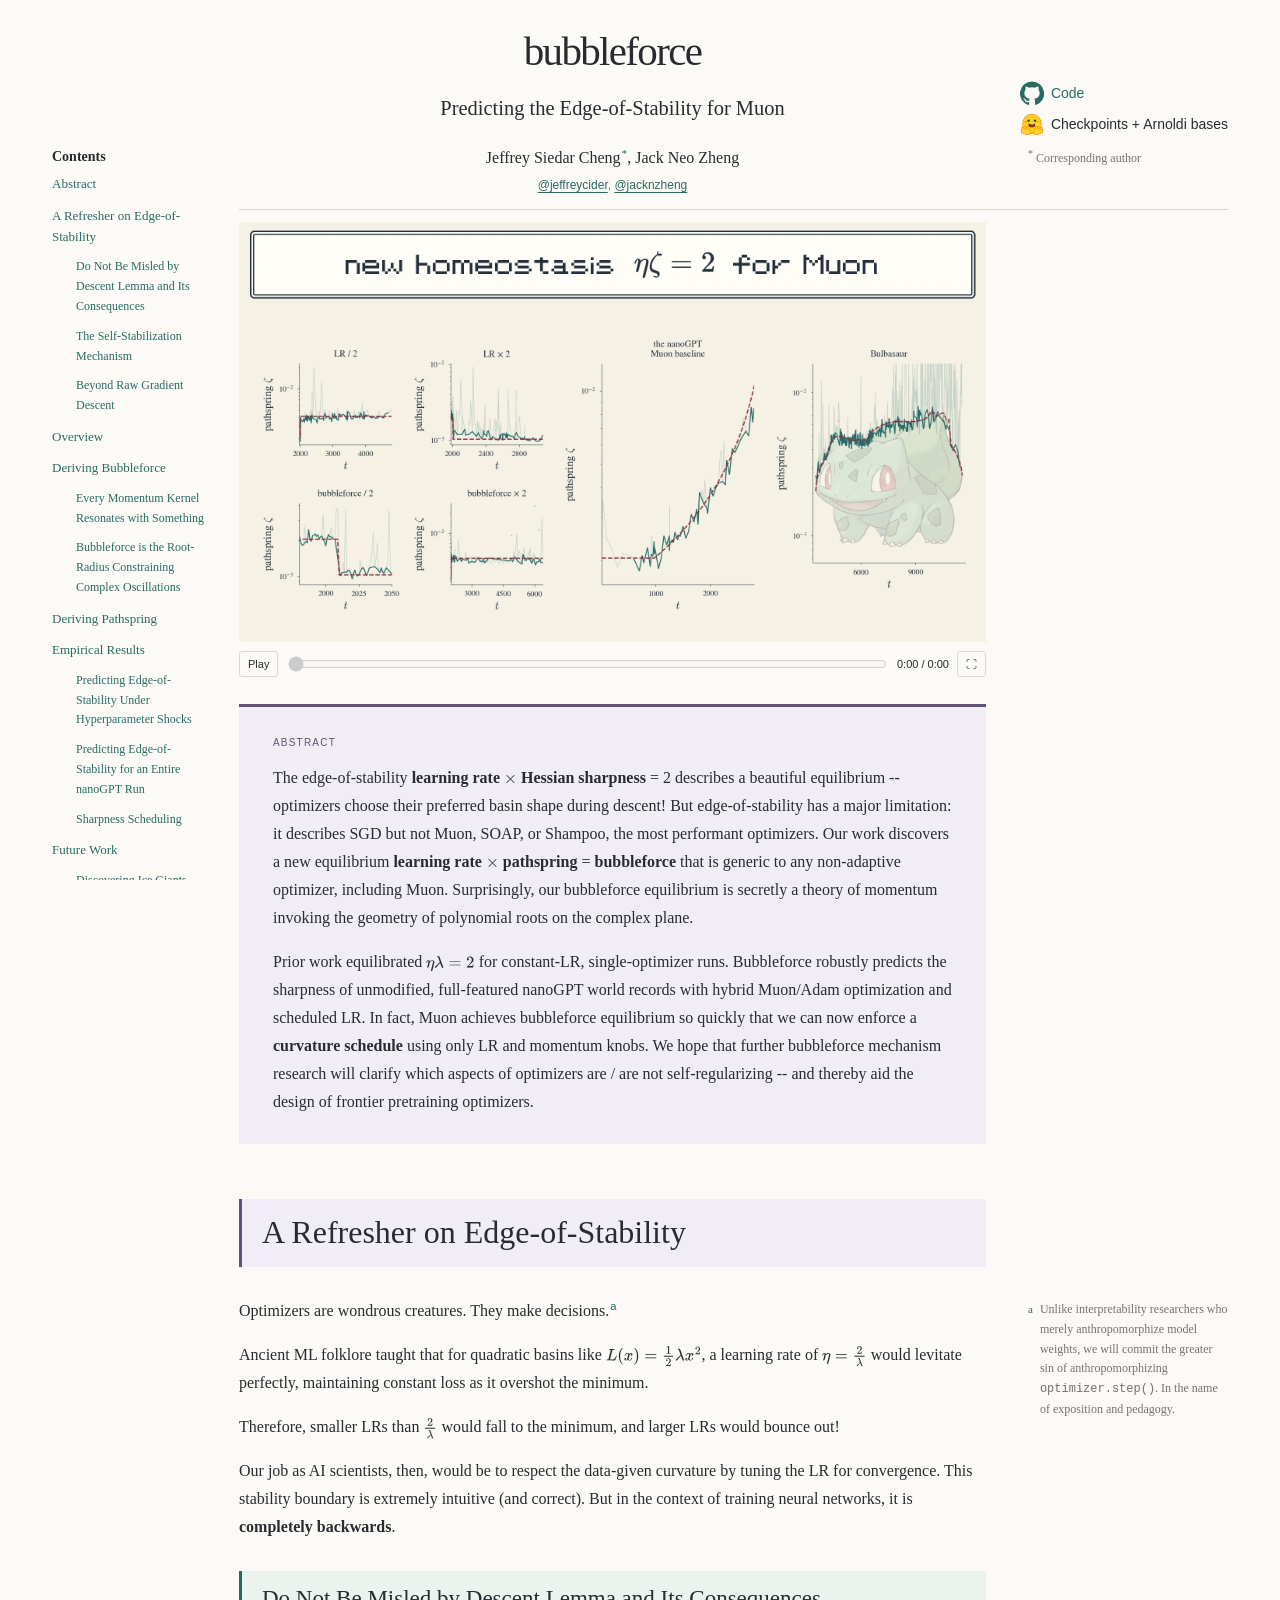
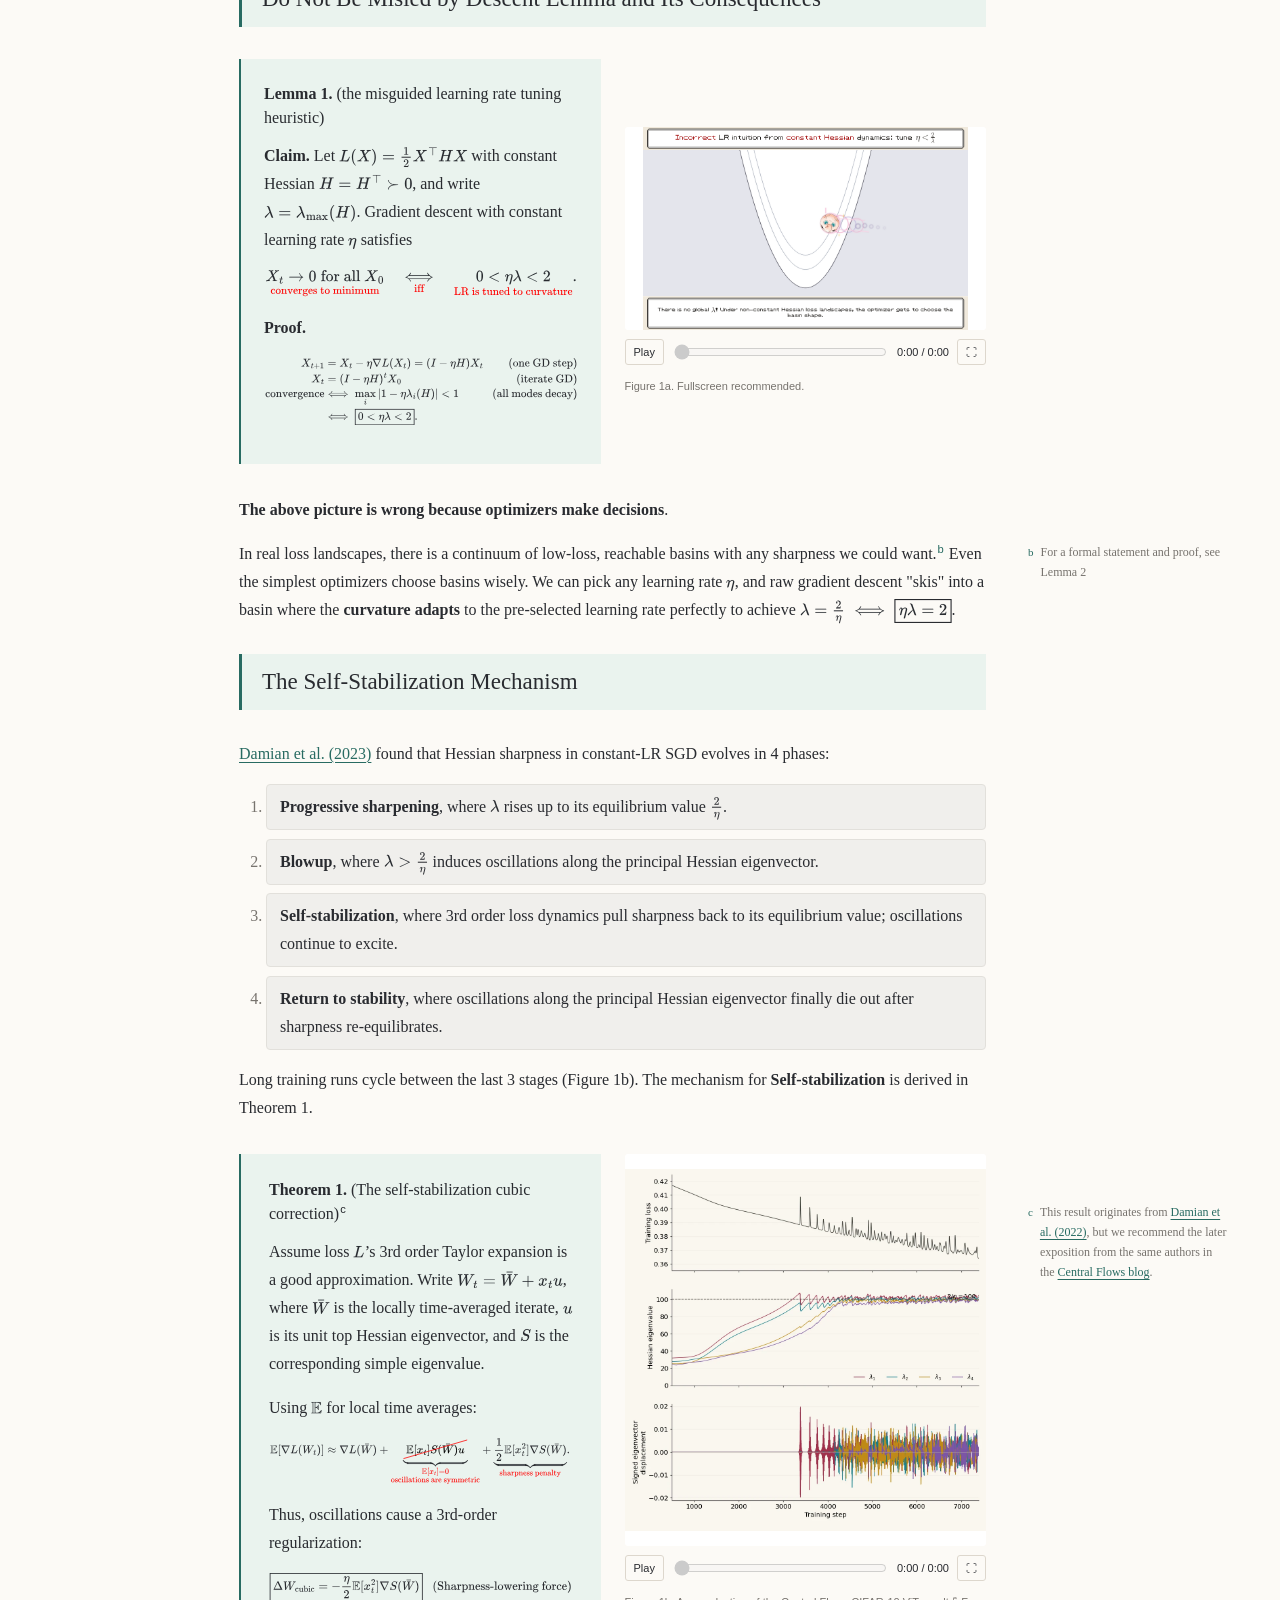
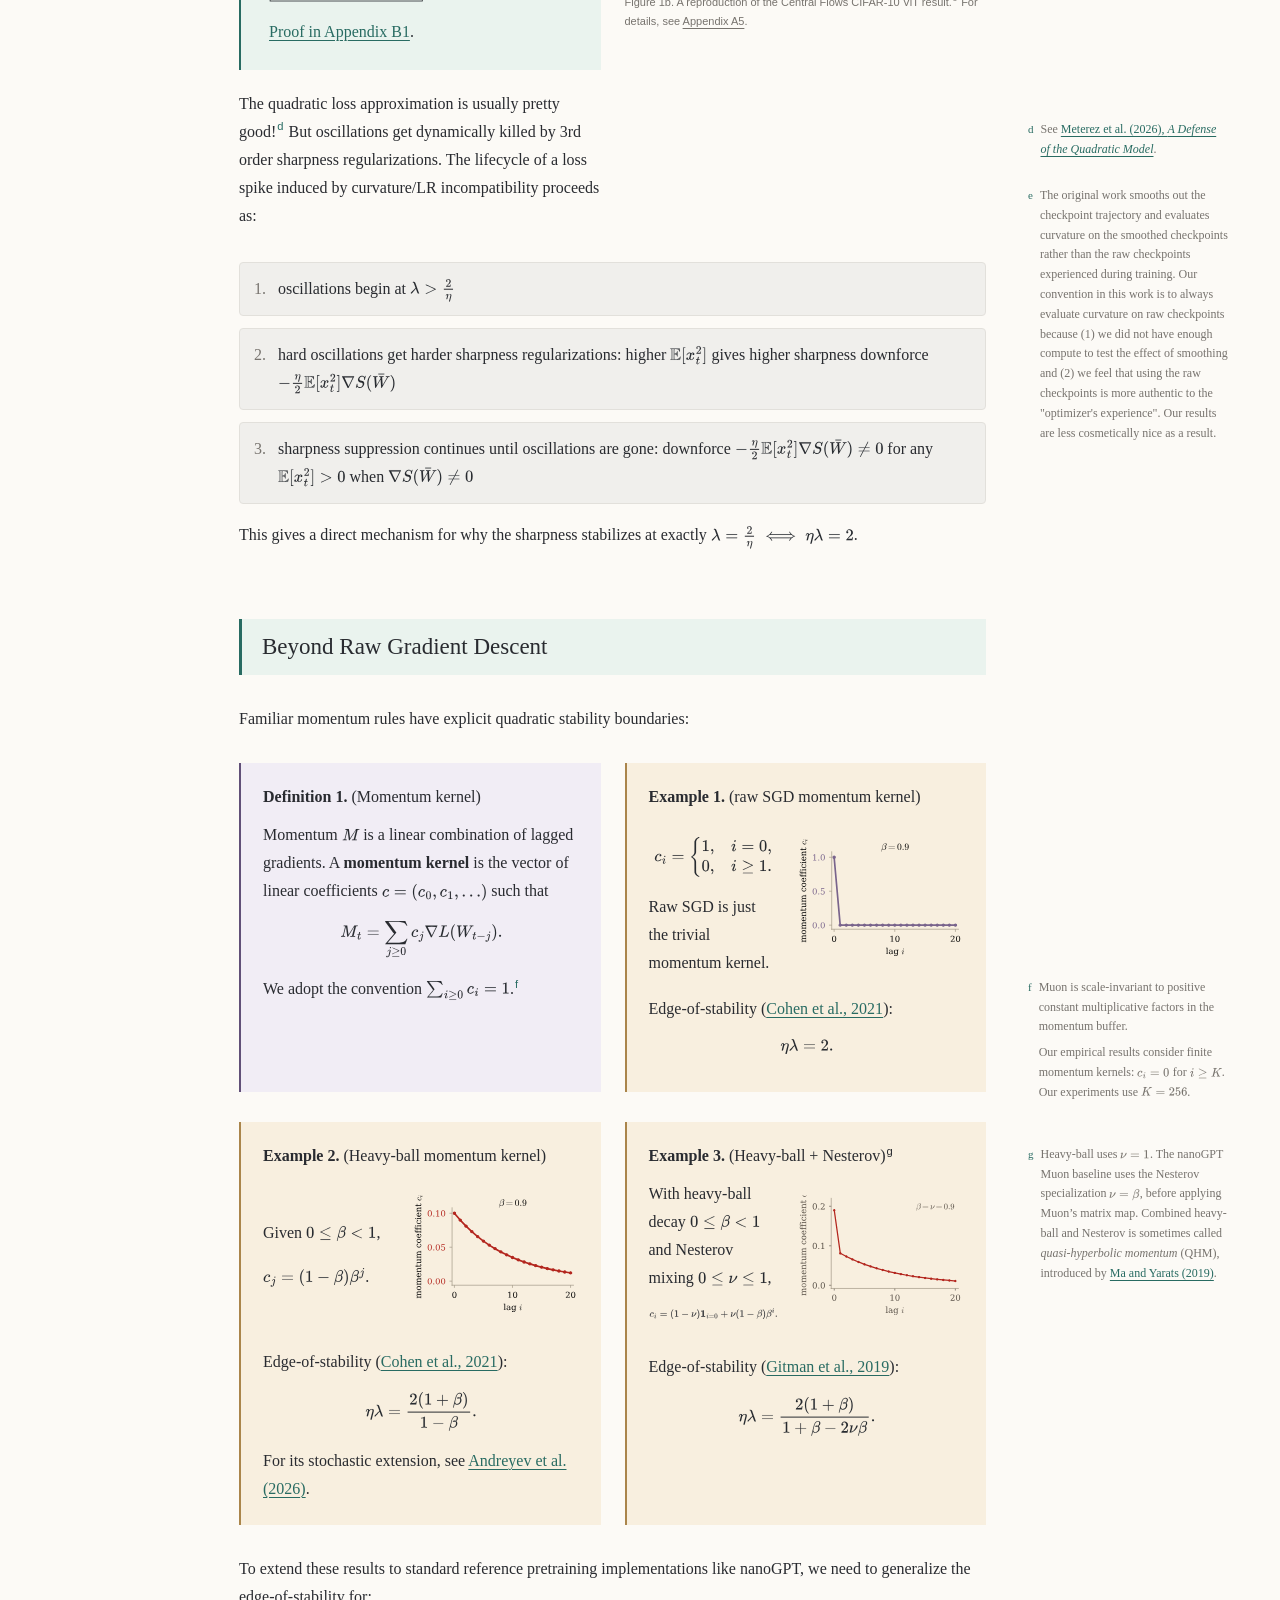
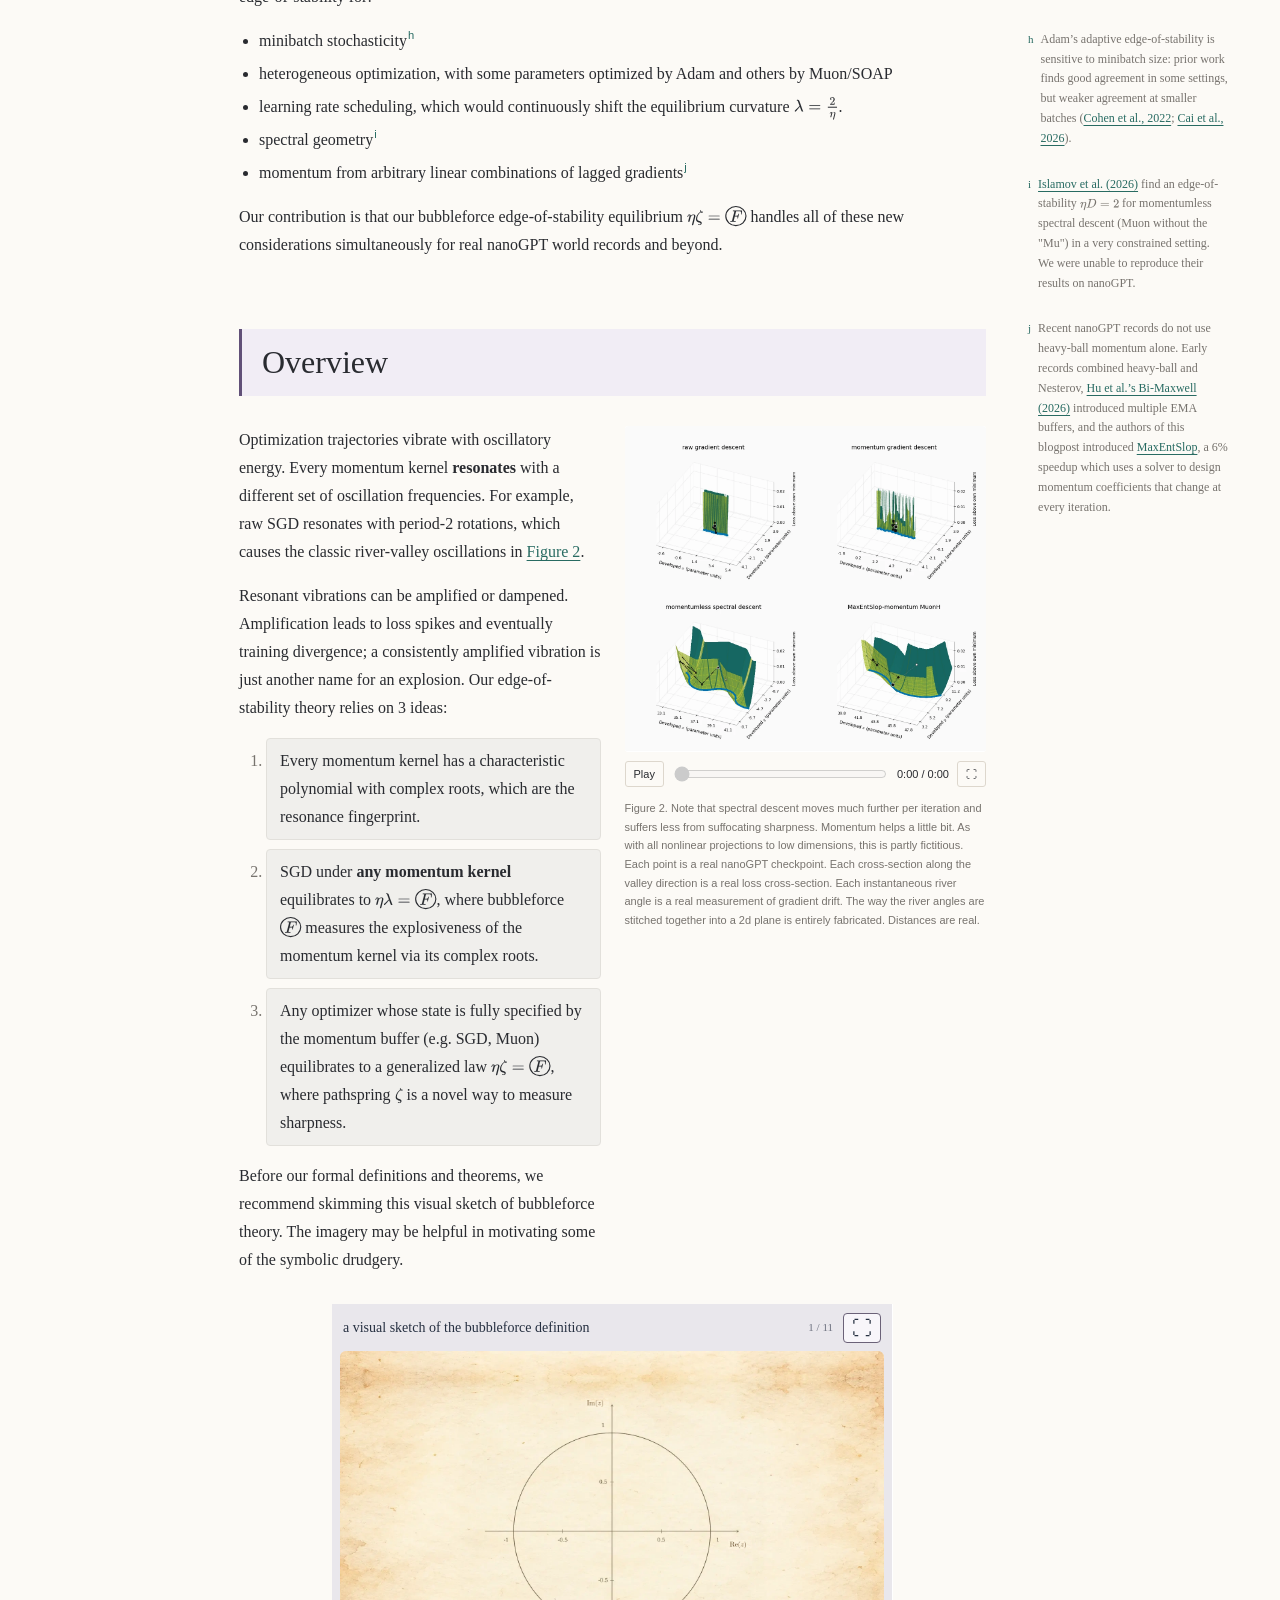
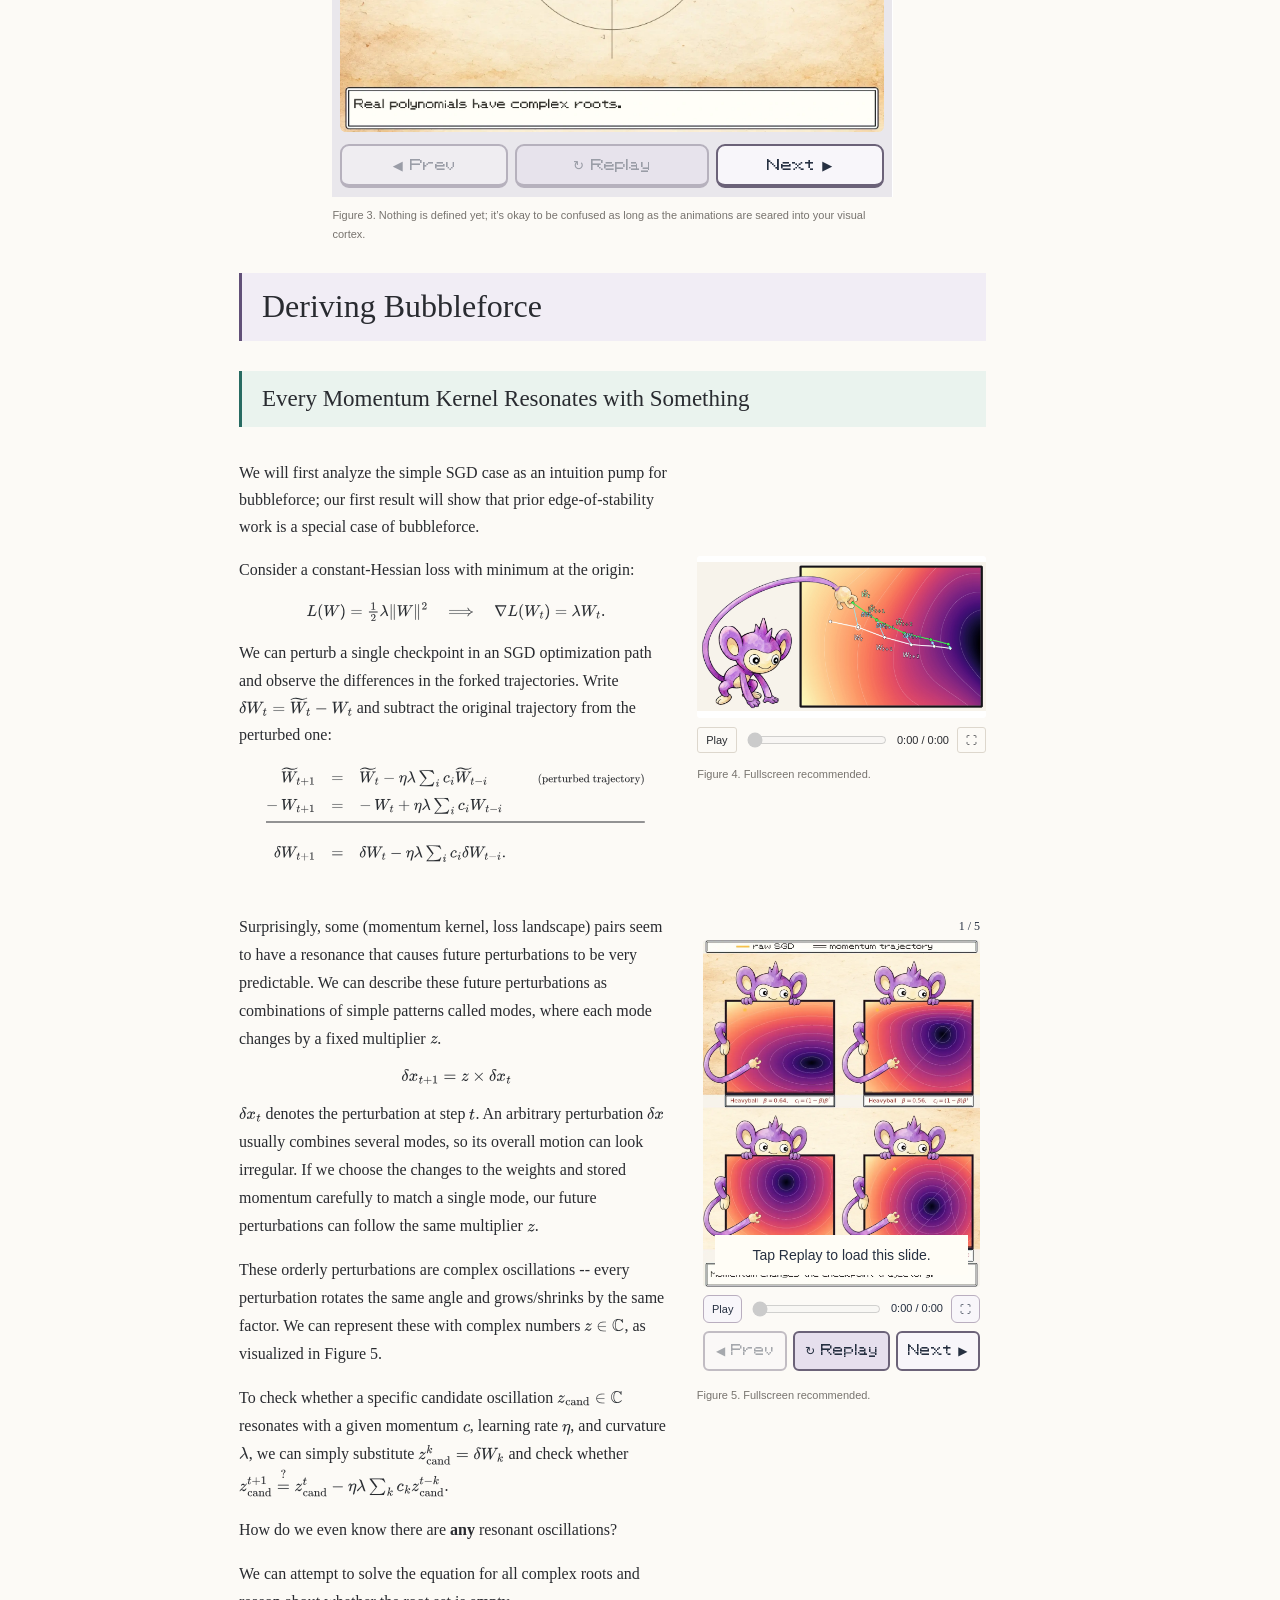
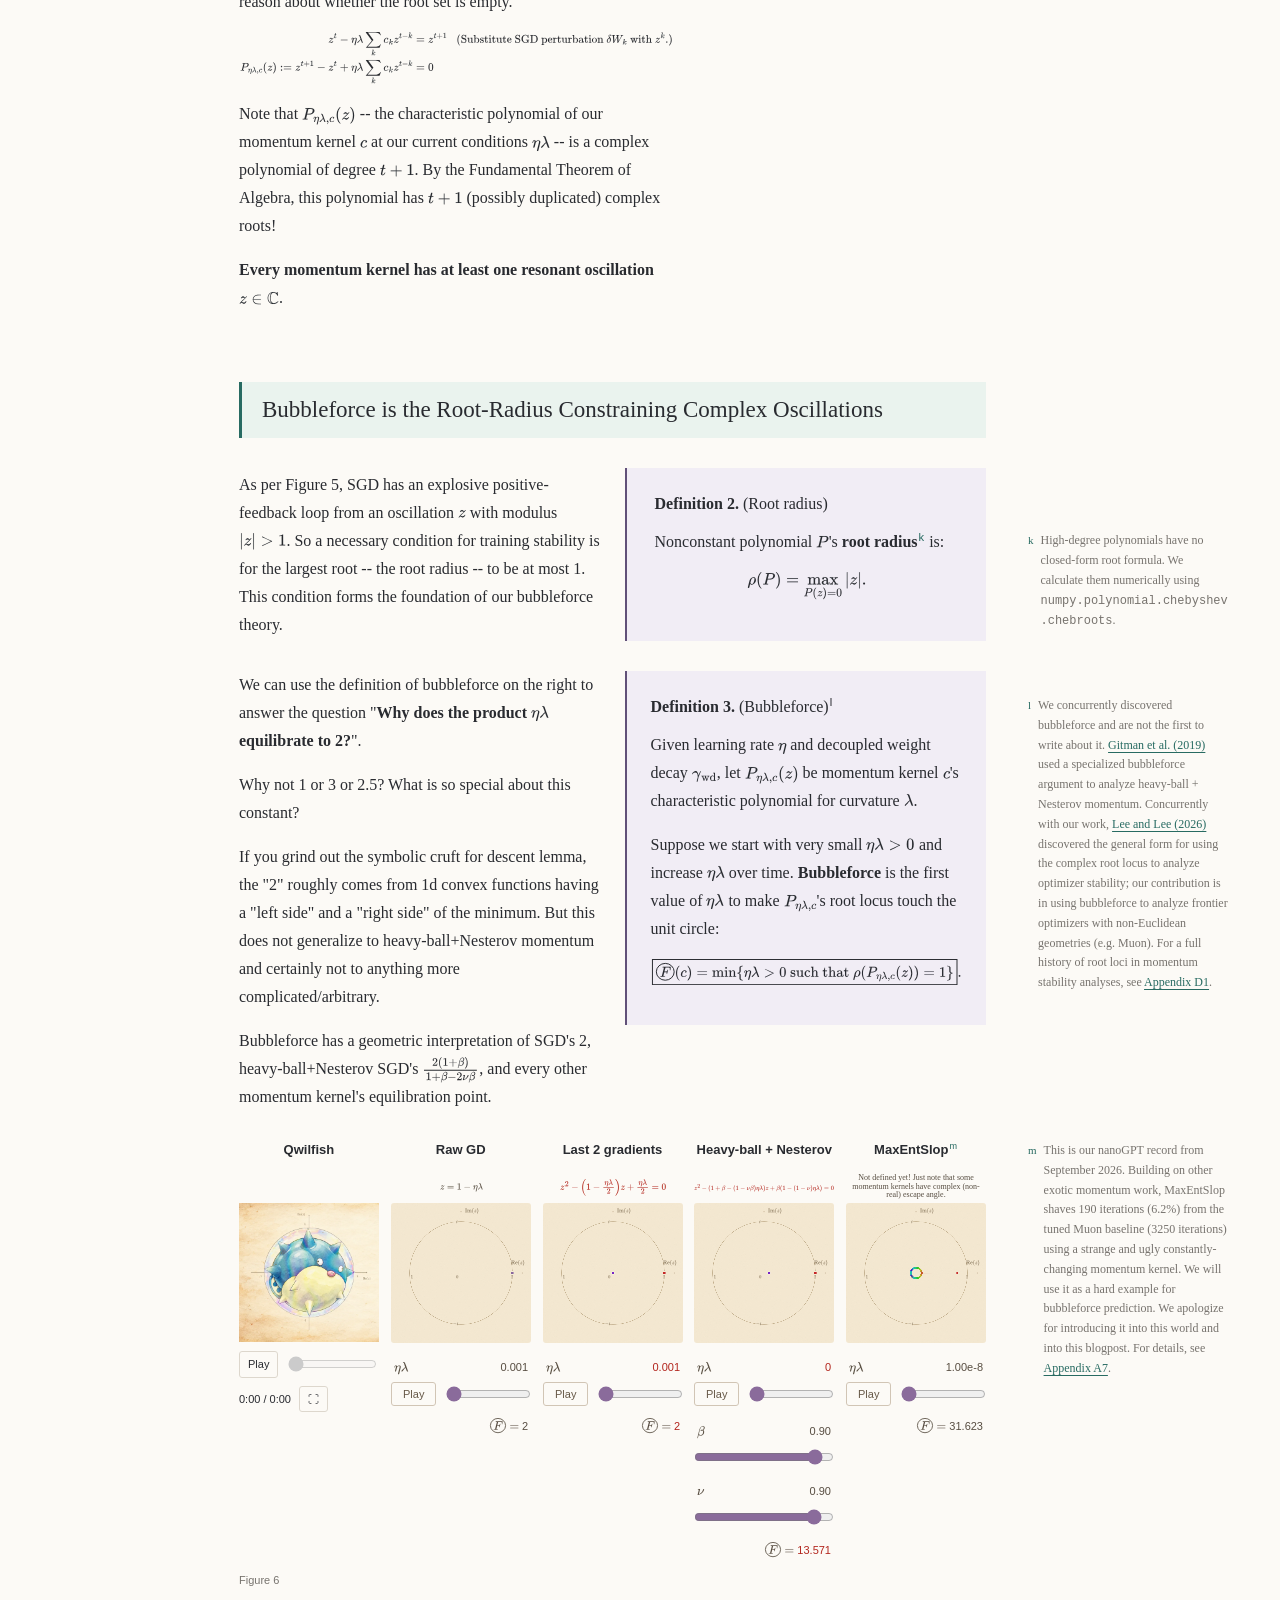
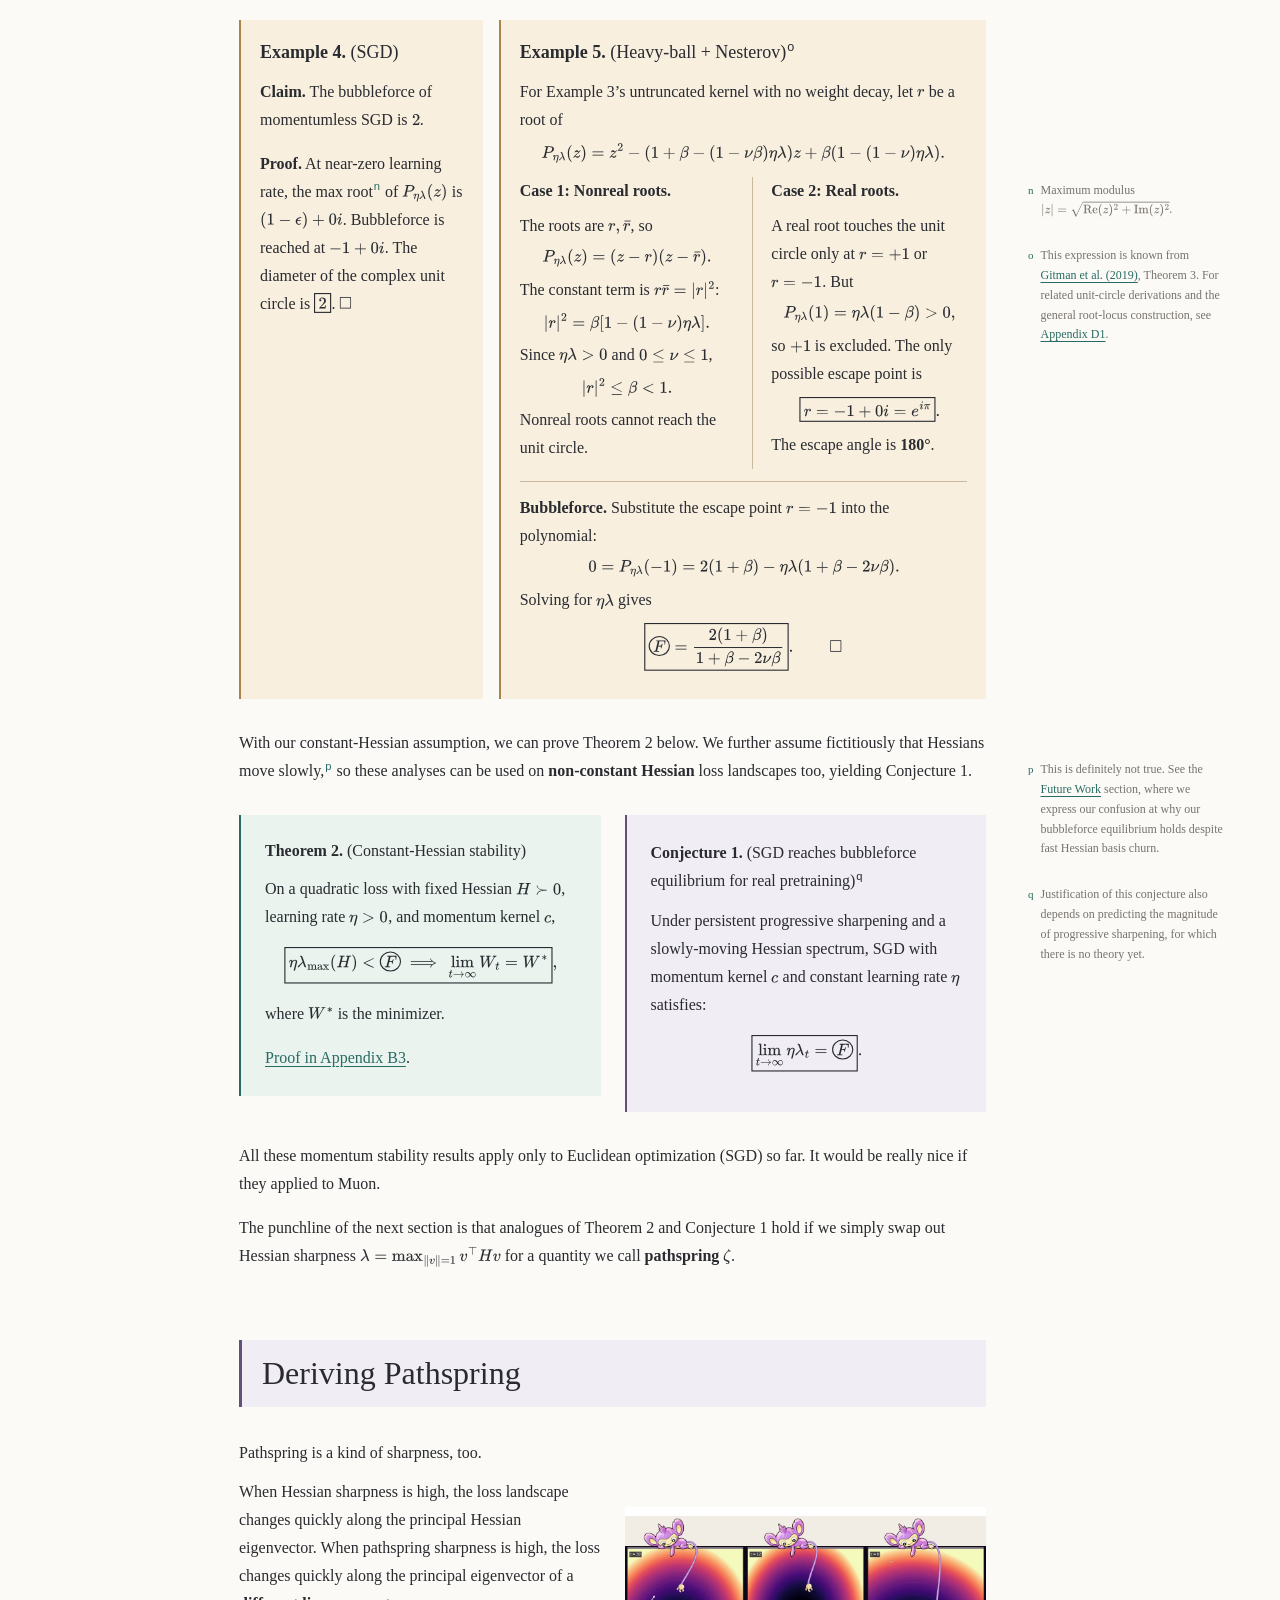
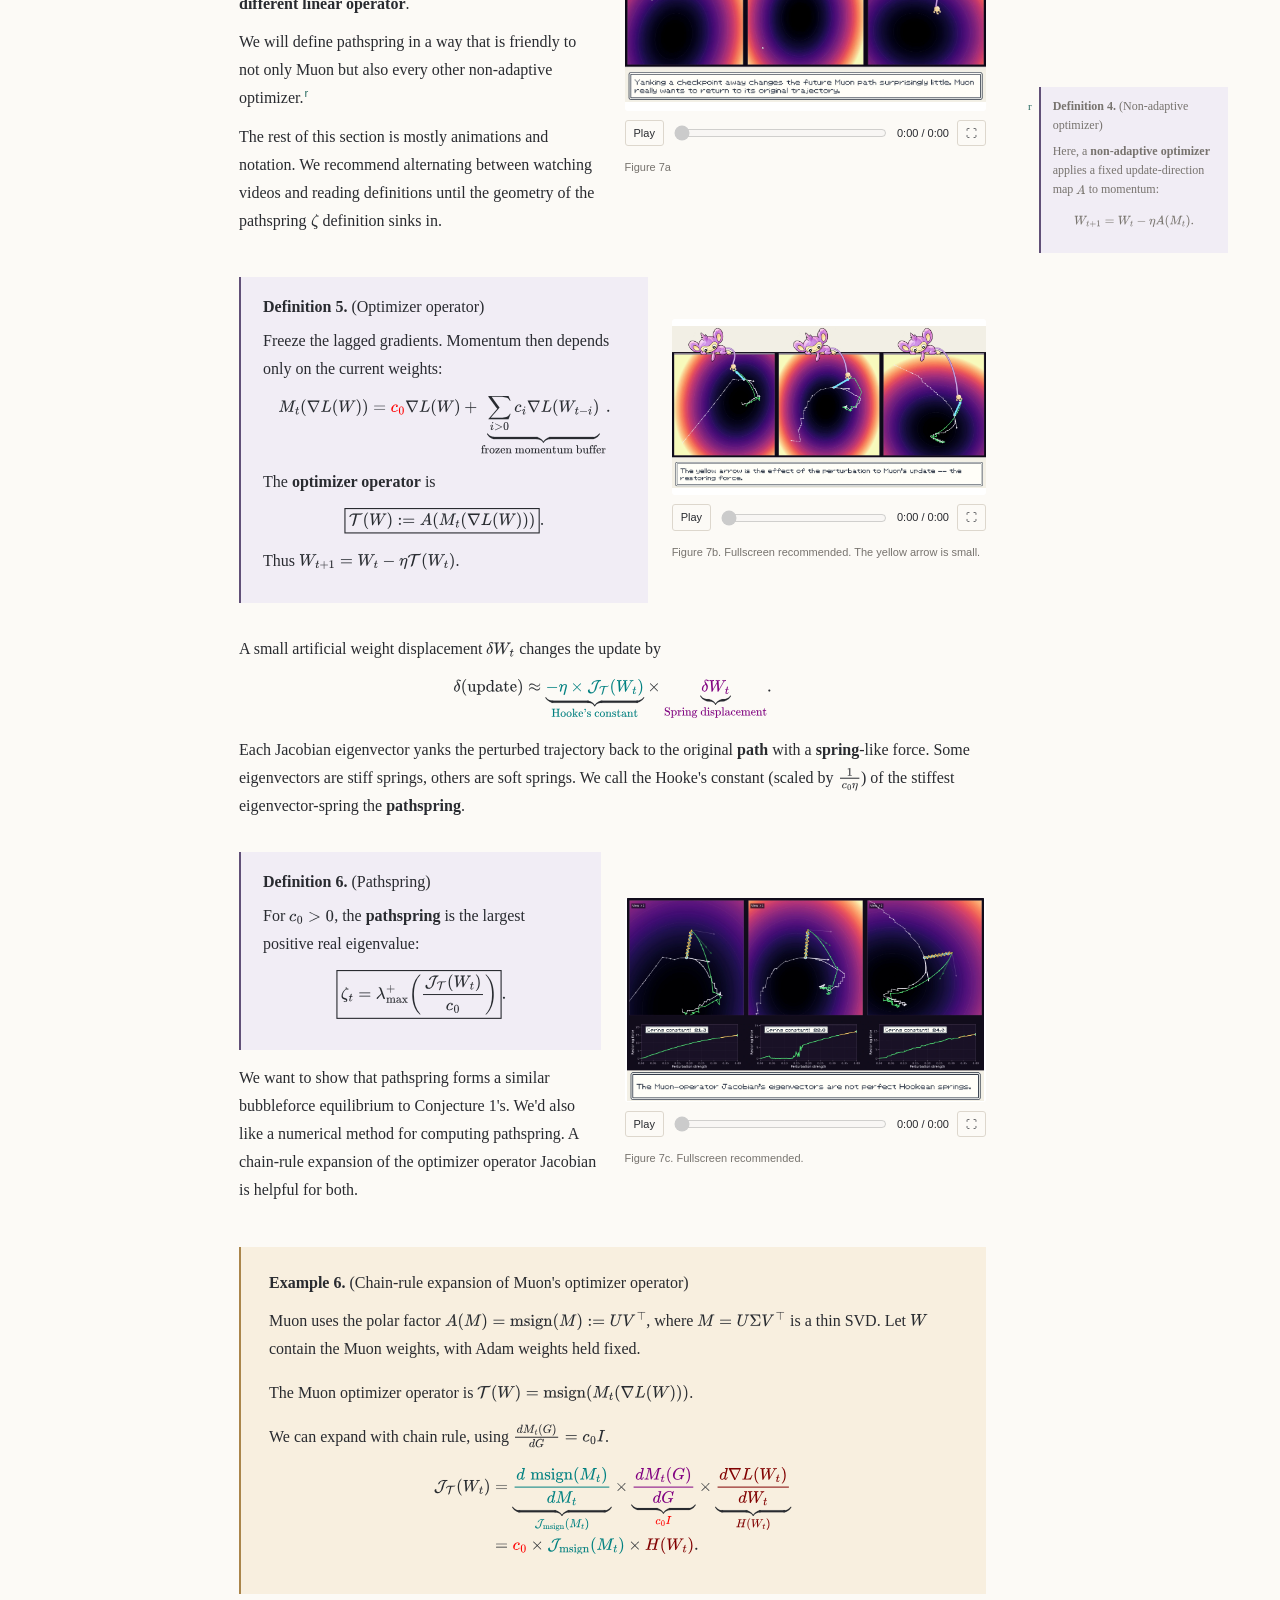
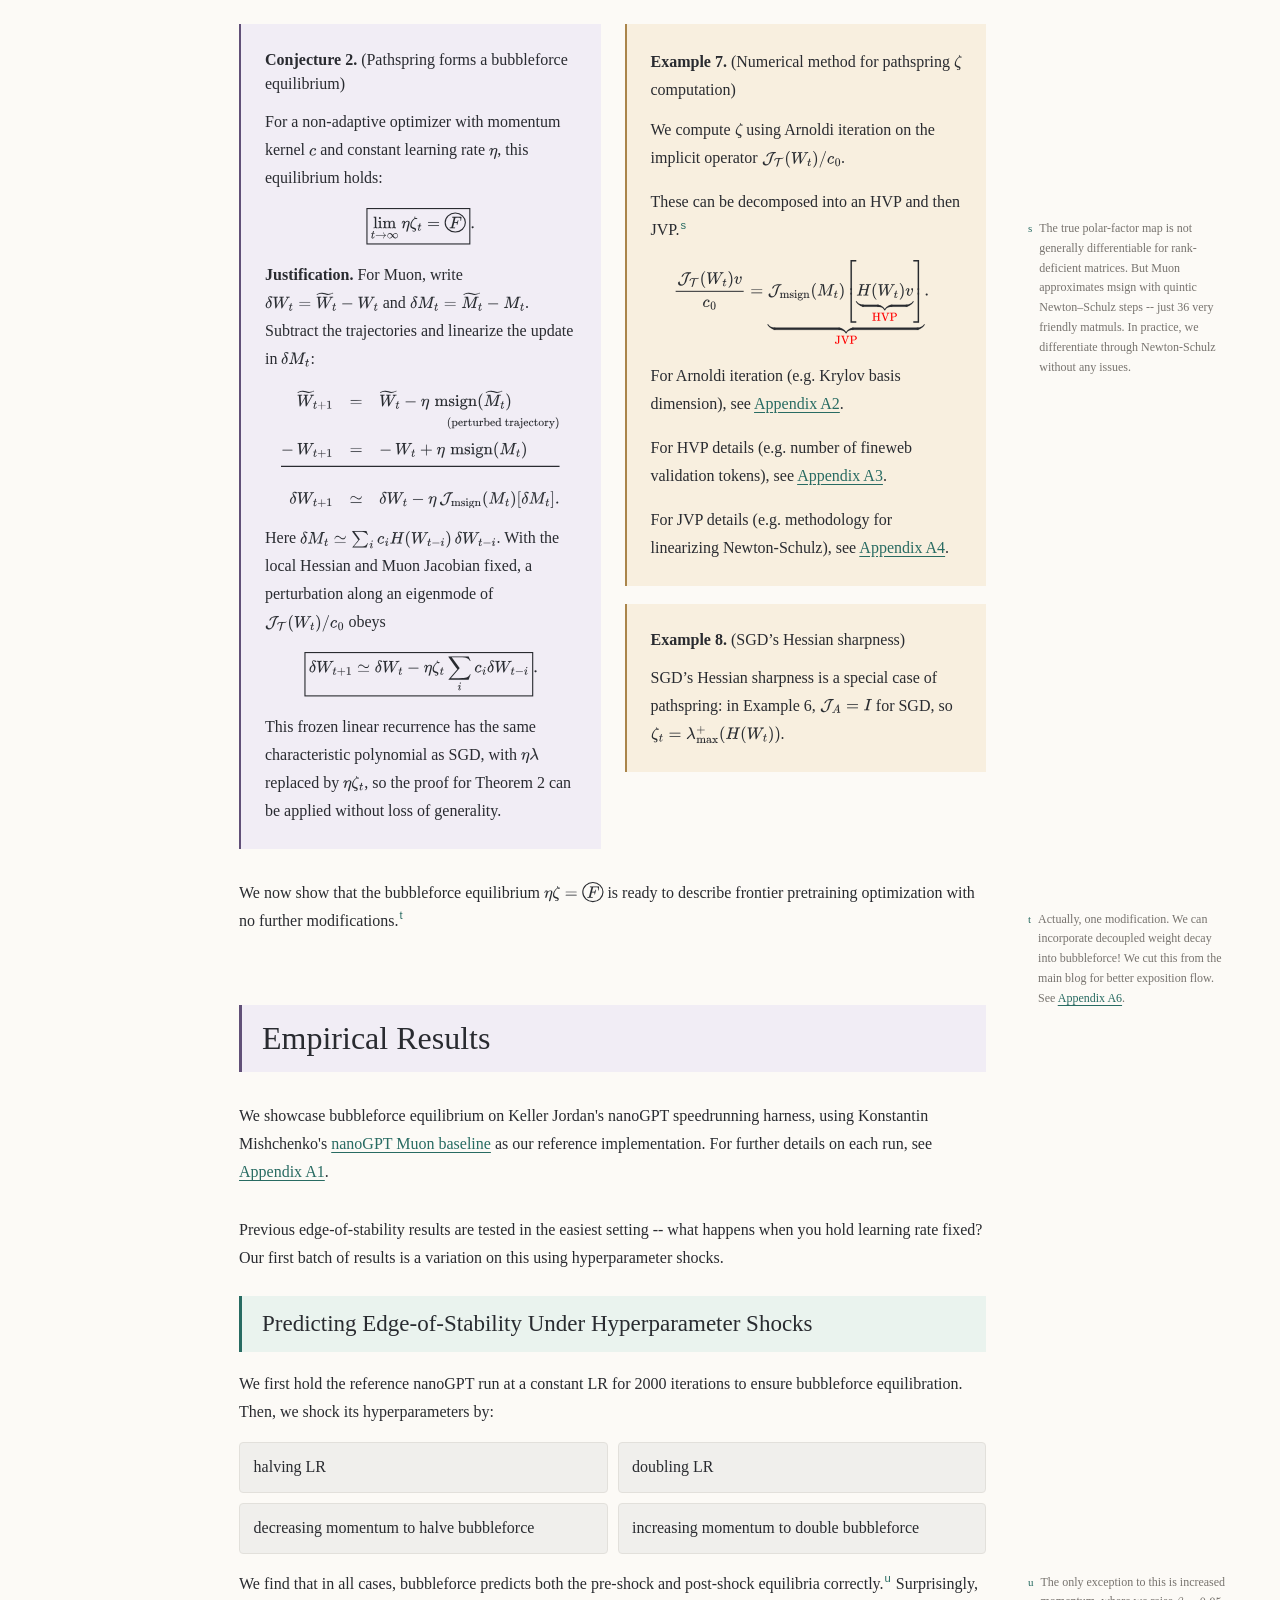
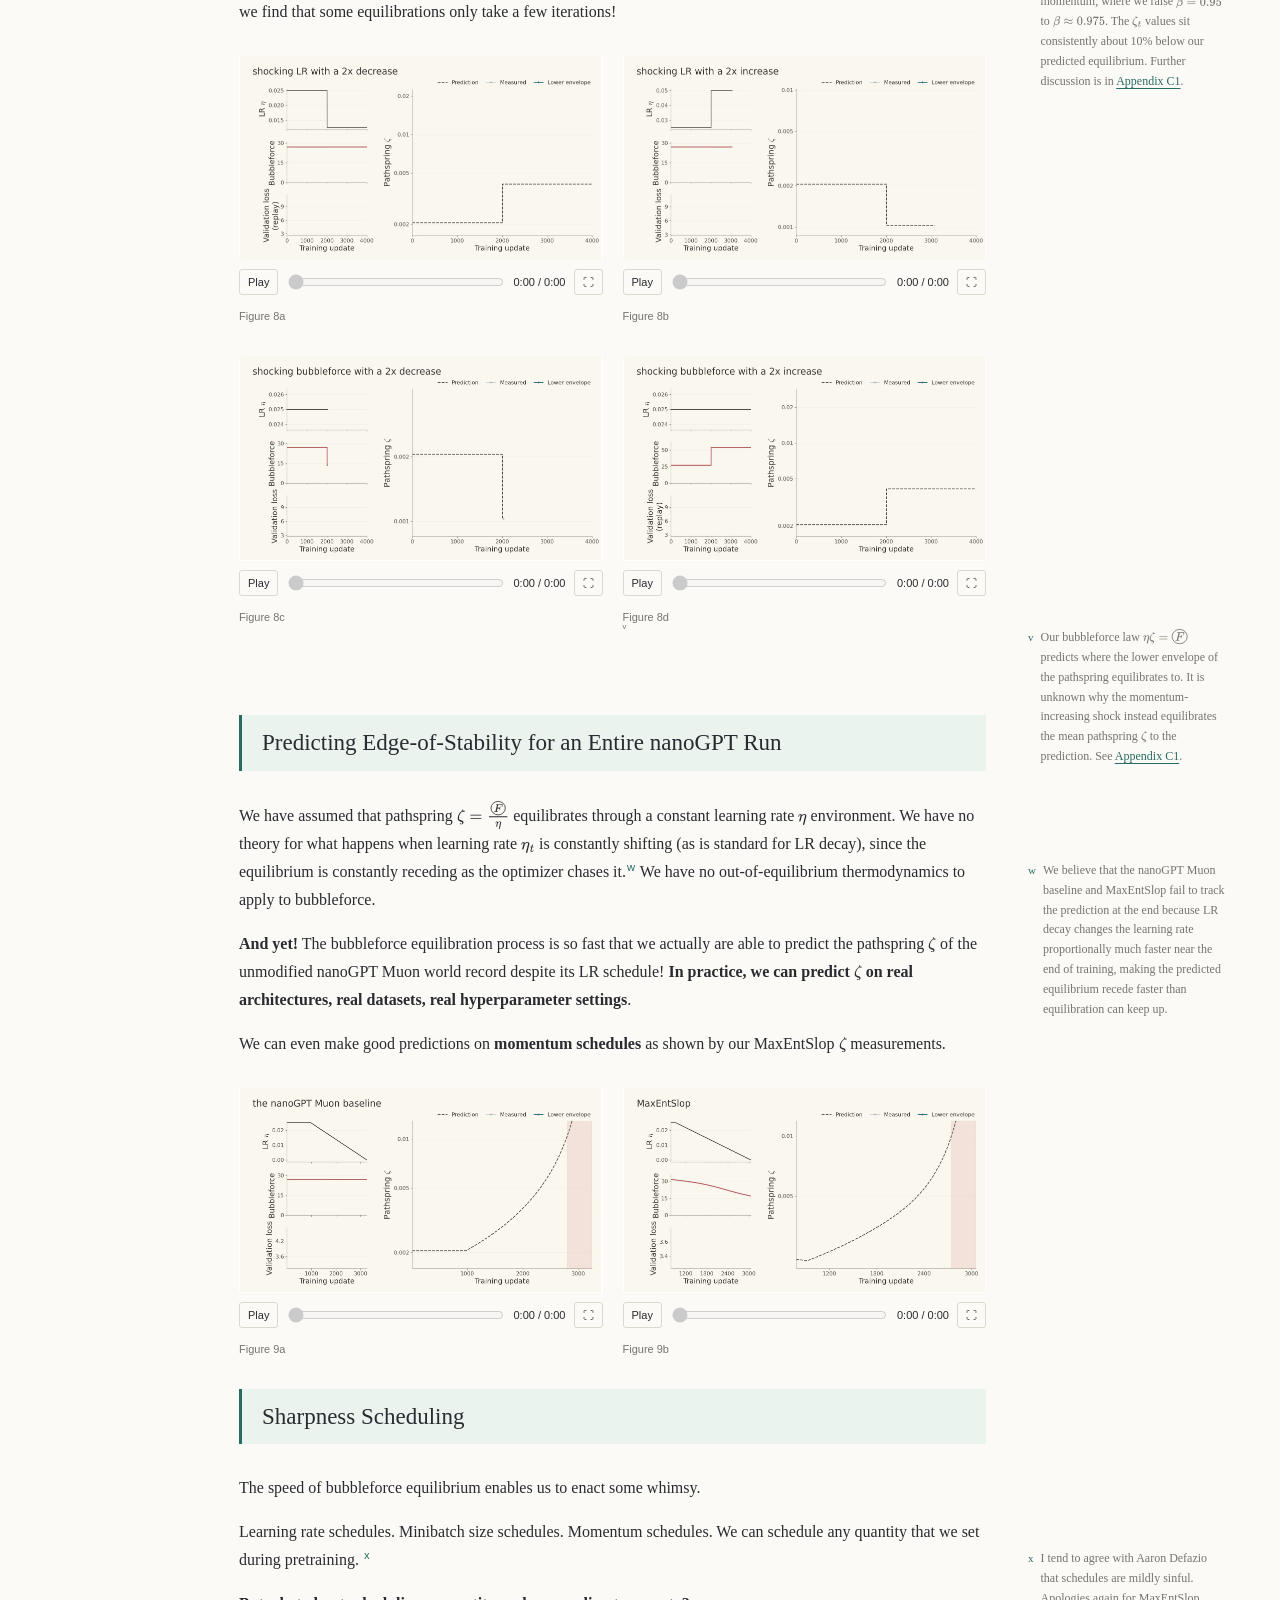
==== commit bcdaaddc: "Mirror bubbleforce 6d79c1b: resonance, mysteries, and HVP table" ====
--- a/posts/bubbleforce/index.html
+++ b/posts/bubbleforce/index.html
@@ -20,7 +20,7 @@
       type="image/svg+xml"
       sizes="any"
     />
-    <link href="./styles.css?v=annotations-a1-20261105" rel="stylesheet" />
+    <link href="./styles.css?v=still-tiled-a1-20261105" rel="stylesheet" />
     <script>
       window.MathJax = {
         loader: {
@@ -48,7 +48,7 @@
       };
     </script>
     <script defer="" src="./vendor/mathjax/tex-svg.js"></script>
-    <script defer="" src="reader.js?v=math-text-spacing1"></script>
+    <script defer="" src="reader.js?v=uranus-still3"></script>
   </head>
   <body>
     <main id="top">
@@ -200,7 +200,7 @@
               </div>
             </div>
             <nav class="paper-links" aria-label="Project resources">
-              <a href="https://github.com/jeffreycider/bubbleforce-blogpost"
+              <a href="https://github.com/jeffreycider/bubbleforce"
                 ><svg viewBox="0 0 24 24" aria-hidden="true">
                   <path
                     fill="currentColor"
@@ -246,7 +246,7 @@
                   playsinline=""
                   poster="./media/bubbleforce-summary-20261103-poster.webp?v=homeostasis3"
                   preload="none"
-                  src="./media/bubbleforce-summary-20261103.mp4?v=math-axes1"
+                  src="./media/bubbleforce-summary-20261103.mp4?v=stability-math3"
                 ></video>
               </figure>
               <section class="abstract" id="abstract">
@@ -1120,7 +1120,19 @@
                       <p>
                         Surprisingly, some (momentum kernel, loss landscape)
                         pairs seem to have a resonance that causes future
-                        perturbations to be very predictable.
+                        perturbations to be very predictable. We can describe
+                        these future perturbations as combinations of simple
+                        patterns called modes, where each mode changes by a
+                        fixed multiplier $z$.
+                      </p>
+                      <p>$$\delta x_{t+1}=z\times\delta x_t$$</p>
+                      <p>
+                        $\delta x_t$ denotes the perturbation at step $t$.
+                        An arbitrary perturbation $\delta x$ usually combines
+                        several modes, so its overall motion can look irregular.
+                        If we choose the changes to the weights and stored
+                        momentum carefully to match a single mode, our future
+                        perturbations can follow the same multiplier $z$.
                       </p>
                       <p>
                         These orderly perturbations are complex oscillations --
@@ -2534,6 +2546,16 @@
                 </div>
               </div>
             </div>
+            <div class="asset-row inserted-row" data-row-id="unsolved-mysteries-introduction">
+              <div class="text-block" data-text-style="paragraph" data-block="unsolved-mysteries-introduction">
+                <div class="rendered">
+                  <p>While this takes a first step at understanding edge of stability dynamics for more complex, frontier optimizers, there is still much work to do.</p>
+                  <p>Many of the mechanisms that are characteristic of SGD’s edge of stability do not apply for Muon. For example, while weights oscillate along the direction of Hessian sharpness in SGD, they don’t appear to oscillate around any clear axis in Muon. We even find that most of Muon's oscillations live outside the top-64 subspace of the optimizer Jacobian.</p>
+                  <p>Many of our other intuitions around Edge of Stability for adaptive optimizers, also fall to the Muon update’s spectral geometry. What makes spectral descent so special?</p>
+                  <p>We enumerate a few of our most puzzling observations below:</p>
+                </div>
+              </div>
+            </div>
             <div class="mystery-tiles">
               <div class="mystery-tile-stack">
                 <div
@@ -2546,25 +2568,7 @@
                     data-block="text-future-mystery-1"
                   >
                     <div class="rendered">
-                      <p>
-                        <strong>Mystery 1.</strong> We wanted to explain why
-                        Muon's edge-of-stability is based on pathspring $\zeta$
-                        instead of on Hessian sharpness $\lambda$ like in SGD's
-                        edge-of-stability. Our initial hypothesis is that both
-                        equilibrate based on their direction sharpness -- the
-                        sharpness along their chosen update direction, which is
-                        the only thing an optimizer can feel -- and SGD happens
-                        to oscillate along the principal Hessian eigenvector.
-                        Our expectation was that Muon would oscillate along the
-                        top $k$ principal $\script{J}_\script{T}$ eigenvectors.
-                        <strong>This is not true.</strong> Only 25% of the Muon
-                        oscillation is represented in the top-64 eigenspace of
-                        $\script{J}_\script{T}$.
-                        <strong
-                          >Where do the Muon oscillations live, if not in the
-                          sharpest directions?</strong
-                        >
-                      </p>
+                      <p><strong>Mystery 1.</strong> We wanted to explain why Muon's edge-of-stability is based on pathspring $\zeta$ instead of on Hessian sharpness $\lambda$ like in SGD's edge-of-stability. Our initial hypothesis was that both equilibrate based on their directional sharpness -- the sharpness along the chosen update direction, which is the only thing an optimizer can feel. So for SGD, being a local Taylor approximation, oscillates along the largest Hessian eigenvector. Our expectation was that Muon would similarly oscillate along the top $k$ principal $\mathcal{J}_{\mathcal{T}}$ eigenvectors. <strong>This is not true.</strong> Only 25% of the Muon oscillation is represented in the top-64 eigenspace of $\mathcal{J}_{\mathcal{T}}$. <strong>Where do the Muon oscillations live, if not in the sharpest directions?</strong></p>
                     </div>
                   </div>
                 </div>
@@ -2580,10 +2584,7 @@
                     data-block="text-future-mystery-2"
                   >
                     <div class="rendered">
-                      <p>
-                        <strong>Mystery 2.</strong> What causes progressive
-                        sharpening?
-                      </p>
+                      <p><strong>Mystery 2.</strong> What causes progressive sharpening?</p>
                     </div>
                   </div>
                 </div>
@@ -2597,14 +2598,7 @@
                     data-block="text-future-mystery-3"
                   >
                     <div class="rendered">
-                      <p>
-                        <strong>Mystery 3.</strong> Can bubbleforce be
-                        generalized to adaptive optimizers? We tried to apply
-                        $\eta\zeta=\bubbleforce$ to Adam. Like
-                        <a href="#ref-bai2026">Bai et al. (2026)</a>, we found
-                        that almost-dead neurons invalidate principal
-                        eigenvalues as a measurement tool.
-                      </p>
+                      <p><strong>Mystery 3.</strong> Can bubbleforce be generalized to adaptive optimizers? We tried to apply $\eta\zeta=\bubbleforce$ to Adam. Like <a href="#ref-bai2026">Bai et al. (2026)</a>, we found that almost-dead neurons invalidate principal eigenvalues as a measurement tool.</p>
                     </div>
                   </div>
                 </div>
@@ -2618,12 +2612,7 @@
                     data-block="text-future-mystery-4"
                   >
                     <div class="rendered">
-                      <p>
-                        <strong>Mystery 4.</strong> Why does MaxEntSlop work?
-                        Why did the Bulbasaur's lower outline training run
-                        diverge? When is it acceptable to vary the momentum
-                        kernel mid-run, and when is it destabilizing?
-                      </p>
+                      <p><strong>Mystery 4.</strong> Why did increasing momentum cause our pathspring to consistently sit under our predicted equilibrium? Why did the Bulbasaur's lower outline training run diverge, even when train loss remained steady?</p>
                     </div>
                   </div>
                 </div>
@@ -2639,19 +2628,7 @@
                     data-block="text-future-mystery-5"
                   >
                     <div class="rendered">
-                      <p>
-                        <strong>Mystery 5.</strong> Hessian basis churn is
-                        actually quite dramatic; operator Jacobian
-                        $\script{J}_\script{T}$ basis churn is worse. Damian and
-                        Cohen's proposed mechanisms for self-stabilization
-                        involve oscillation along a fixed eigenvector over time
-                        to trigger a sharpness penalty in the gradient. But most
-                        top Hessian eigenvectors rotate out of the principal
-                        subspace by 50 degrees every iteration. For Muon's
-                        $\script{J}_\script{T}$ that angle is usually around 75
-                        degrees. Are these rotations structured in a way that is
-                        compatible with the 3rd order regularization narrative?
-                      </p>
+                      <p><strong>Mystery 5.</strong> Hessian basis churn in SGD is actually quite dramatic, but operator Jacobian $\mathcal{J}_{\mathcal{T}}$ basis churn is worse. Damian and Cohen's proposed mechanisms for self-stabilization involve oscillation along a fixed eigenvector over time to trigger a sharpness penalty in the gradient. But most top Hessian eigenvectors rotate out of the principal subspace by 50 degrees every iteration. For Muon's $\mathcal{J}_{\mathcal{T}}$ that angle is usually around 75 degrees. Are these rotations structured in a way that is compatible with the 3rd order regularization narrative?</p>
                     </div>
                   </div>
                 </div>
@@ -2749,7 +2726,7 @@
                   data-block="runs-appendix"
                 >
                   <div class="rendered a1-methods">
-                    <p>
+<p>
                       The reference implementation is Konstantin Mishchenko’s
                       <a href="#ref-nanogpt-muon">nanoGPT Muon baseline</a>, in
                       Keller Jordan’s speedrunning harness. We test bubbleforce
@@ -2761,6 +2738,8 @@
                       4 shocks are applied to LR and momentum at update 2009.
                       Prior to update 2009 we use the reference implementation.
                     </p>
+<div class="a1-layout">
+<div class="a1-tile-column">
 <div class="method-table-wrap" tabindex="0" role="region" aria-label="nanoGPT Muon Baseline Hyperparameters">
                     <table class="method-table"><caption>nanoGPT Muon Baseline Hyperparameters <a class="method-source" href="https://github.com/KellerJordan/modded-nanogpt/blob/452cc392f6af4f29834d1af64edeac55d1315397/records/track_3_optimization/train_gpt_simple.py#L248-L329">Source</a></caption>
                     <thead><tr><th scope="col">Setting</th><th scope="col">Value</th></tr></thead>
@@ -2777,7 +2756,24 @@
                     <tr><th scope="row">AdamW settings</th><td class="ai-authored">$\beta_1=0.8$, $\beta_2=0.95$; $\epsilon=10^{-10}$; weight decay 0.001</td></tr>
                     <tr><th scope="row">Validation loss</th><td class="ai-authored">10,485,760 tokens; every 125 updates, every 25 in the final 10%, and at the endpoint</td></tr>
                     </tbody></table></div>
-                    <div class="method-table-wrap" tabindex="0" role="region" aria-label="Shared Hyperparameter Shock Settings">
+<p>
+                      <strong>Lower envelope.</strong> For each candidate point
+                      in the lower envelope, we look within 400 training steps
+                      on either side, requiring at least 15 measurements in this
+                      window. After accounting for the local trend, we find the
+                      lowest level around which measurements repeatedly cluster.
+                      To identify clusters, we let each measurement contribute
+                      to the count at nearby values, with its contribution
+                      fading over a scale of roughly 7% per step. We then select
+                      measurements approximately 16% below to 19% above the
+                      lowest cluster’s center. We connect their original values
+                      and show all measurements in the faint curve on our
+                      graphs. We do not use the lower envelope values to
+                      establish equilibrium.
+                    </p>
+</div>
+<div class="a1-tile-column">
+<div class="method-table-wrap" tabindex="0" role="region" aria-label="Shared Hyperparameter Shock Settings">
                     <table class="method-table"><caption>Shared Hyperparameter Shock Settings</caption>
                     <thead><tr><th scope="col">Setting</th><th scope="col">Value</th></tr></thead>
                     <tbody>
@@ -2787,7 +2783,7 @@
                     <tr><th scope="row">Shared checkpoint; first affected update</th><td class="ai-authored">2,009; 2,010</td></tr>
                     <tr><th scope="row">Shared pathspring observations</th><td class="ai-authored">92 through update 2,009; sampled every 25 updates from 975 to 2,000</td></tr>
                     </tbody></table></div>
-                    <div
+<div
                       class="method-table-wrap"
                       tabindex="0"
                       role="region"
@@ -2833,7 +2829,7 @@
                         </tbody>
                       </table>
                     </div>
-                    <p>
+<p>
                       <strong>Measurements.</strong> The six comparison panels
                       use the latest supplied checkpoint measurements, each
                       evaluated on 16,777,216 validation tokens. The four LR
@@ -2842,22 +2838,8 @@
                       25 steps from 975 to 2000. Each intervention begins at
                       update 2010.
                     </p>
-                    <p>
-                      <strong>Lower envelope.</strong> For each candidate point
-                      in the lower envelope, we look within 400 training steps
-                      on either side, requiring at least 15 measurements in this
-                      window. After accounting for the local trend, we find the
-                      lowest level around which measurements repeatedly cluster.
-                      To identify clusters, we let each measurement contribute
-                      to the count at nearby values, with its contribution
-                      fading over a scale of roughly 7% per step. We then select
-                      measurements approximately 16% below to 19% above the
-                      lowest cluster’s center. We connect their original values
-                      and show all measurements in the faint curve on our
-                      graphs. We do not use the lower envelope values to
-                      establish equilibrium.
-                    </p>
-
+</div>
+</div>
                   </div>
                 </div>
               </section>
@@ -3275,25 +3257,30 @@
                   data-block="hvp-appendix"
                 >
                   <div class="rendered">
-                    <p>
-                      $v_i$ is the shard of the Krylov basis vector $v$ stored
-                      on GPU $i$.
-                    </p>
-                    <p>
-                      $H_i$ is GPU $i$'s Hessian contribution. Each GPU gets
-                      2,097,152 tokens (2,048 sequences) and computes its
-                      contribution over the full model parameter vector used in
-                      the HVP.
-                    </p>
-                    <p>
-                      $Hv$ is the full Hessian-vector product, summed over all
-                      GPUs' data.
-                    </p>
-                    <p>
-                      $(Hv)_i$ is GPU $i$'s shard of the full Hessian-vector
-                      product, corresponding to its shard $v_i$. For example,
-                      GPU 1 stores $(Hv)_1$.
-                    </p>
+                    <table class="hvp-symbols">
+                      <caption>Symbols in the distributed Hessian-vector product</caption>
+                      <thead>
+                        <tr><th scope="col">Symbol</th><th scope="col">Description</th></tr>
+                      </thead>
+                      <tbody>
+                        <tr>
+                          <th scope="row">$v_i$</th>
+                          <td>The shard of the Krylov basis vector $v$ stored on GPU $i$.</td>
+                        </tr>
+                        <tr>
+                          <th scope="row">$H_i$</th>
+                          <td>GPU $i$'s Hessian contribution. Each GPU gets 2,097,152 tokens (2,048 sequences) and computes its contribution over the full model parameter vector used in the HVP.</td>
+                        </tr>
+                        <tr>
+                          <th scope="row">$Hv$</th>
+                          <td>The full Hessian-vector product, summed over all GPUs' data.</td>
+                        </tr>
+                        <tr>
+                          <th scope="row">$(Hv)_i$</th>
+                          <td>GPU $i$'s shard of the full Hessian-vector product, corresponding to its shard $v_i$. For example, GPU 1 stores $(Hv)_1$.</td>
+                        </tr>
+                      </tbody>
+                    </table>
                     <figure class="figure">
                       <a href="./figures/hvp-implementation.svg"
                         ><img
--- a/posts/bubbleforce/styles.css
+++ b/posts/bubbleforce/styles.css
@@ -392,3 +392,29 @@
 
 /* Keep the telescope illustration compact without cropping its slides. */
 #figure-11 .planet-slides:not(:fullscreen){max-width:360px;margin-inline:auto}
+
+/* The final Uranus slide is an image, with navigation but no playback controls. */
+.planet-slides [hidden]{display:none!important}
+.planet-still{display:block;width:100%;height:auto;aspect-ratio:4/3;object-fit:contain}
+.planet-slides.is-still .slide-controls{grid-template-columns:repeat(2,minmax(0,1fr))}
+.planet-slides:fullscreen .planet-still{flex:1;min-height:0;max-height:calc(100vh - 130px)}
+
+/* A1: balance the baseline table against the two smaller shock tables and prose. */
+.a1-layout{display:grid;grid-template-columns:1.25fr 1fr;gap:22px;align-items:start;margin-top:20px}
+.a1-tile-column{min-width:0}
+.a1-layout .method-table-wrap{margin:0 0 20px;padding:15px}
+.a1-layout .method-table tbody th{width:36%}
+.a1-layout .shock-settings{min-width:0}
+.a1-layout .shock-settings tbody th{width:24%}
+.a1-layout .shock-settings th,.a1-layout .shock-settings td{padding:6px 5px 6px 0}
+.a1-layout .shock-settings td{white-space:nowrap}
+.a1-layout .method-table caption{font-size:16px}
+.a1-tile-column>p{margin:16px 0 0}
+@container(max-width:760px){.a1-layout{grid-template-columns:minmax(0,1fr);gap:20px}}
+
+.hvp-symbols{width:100%;border-collapse:collapse;margin:0 0 24px;font-size:16px;line-height:1.6;text-align:left}
+.hvp-symbols caption{text-align:left;font-weight:700;padding:0 0 10px;color:var(--ink)}
+.hvp-symbols th,.hvp-symbols td{padding:10px 14px;border-bottom:1px solid var(--rule);vertical-align:top}
+.hvp-symbols thead{background:#eae7e1}
+.hvp-symbols tbody th{width:16%;font-weight:400;white-space:nowrap}
+@media(max-width:700px){.hvp-symbols th,.hvp-symbols td{padding:8px}}
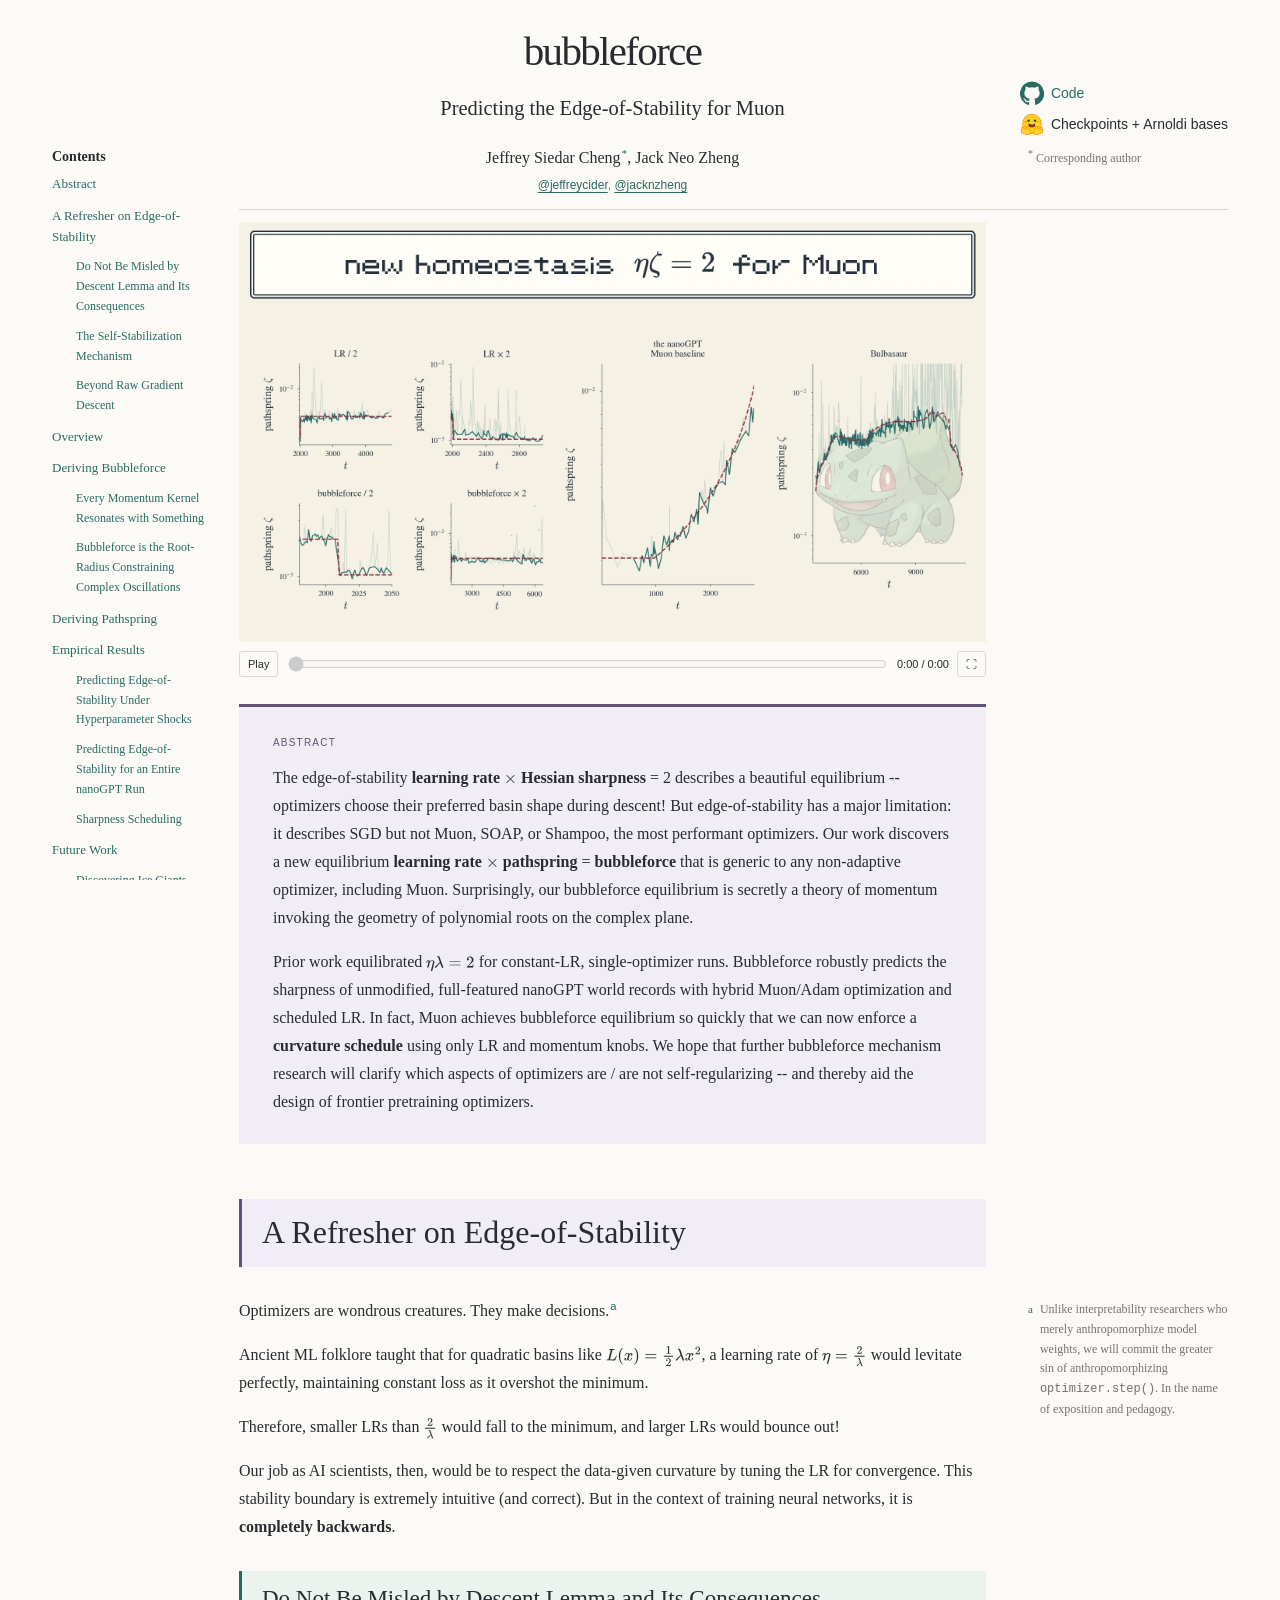
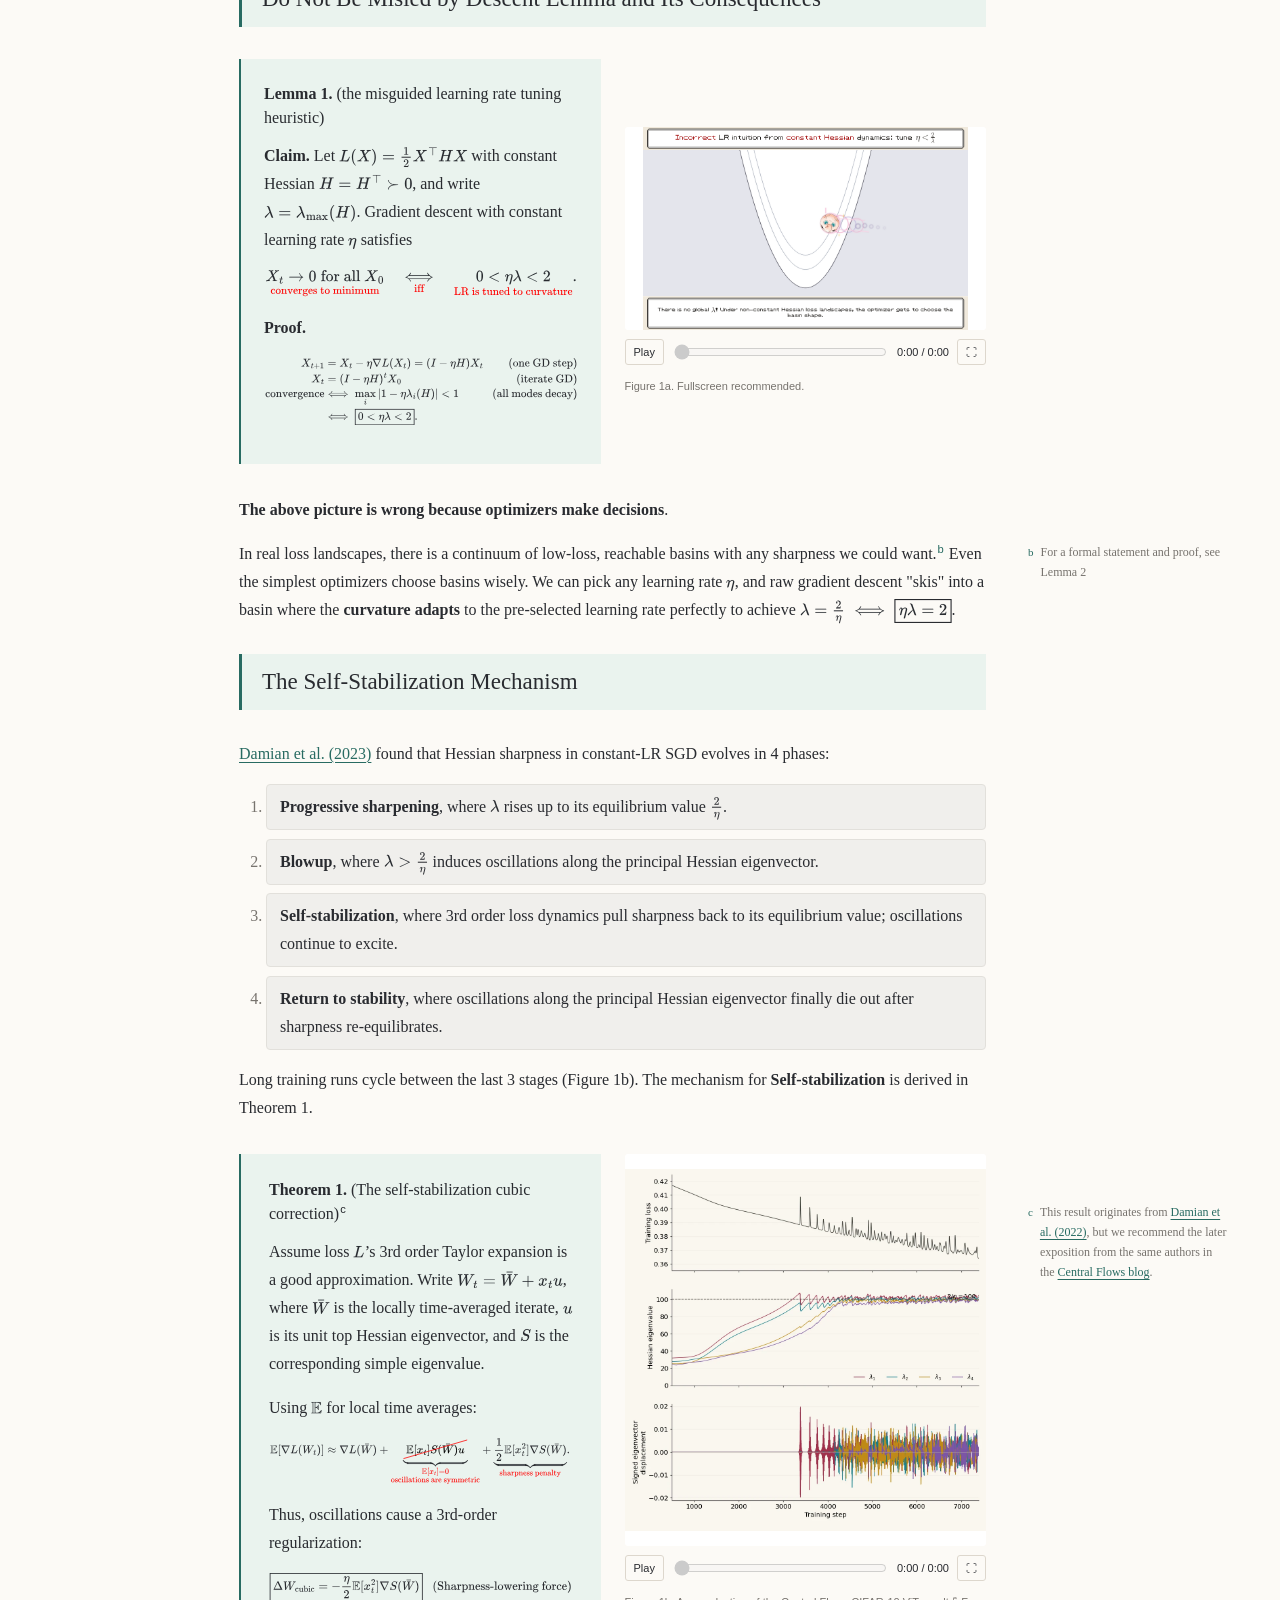
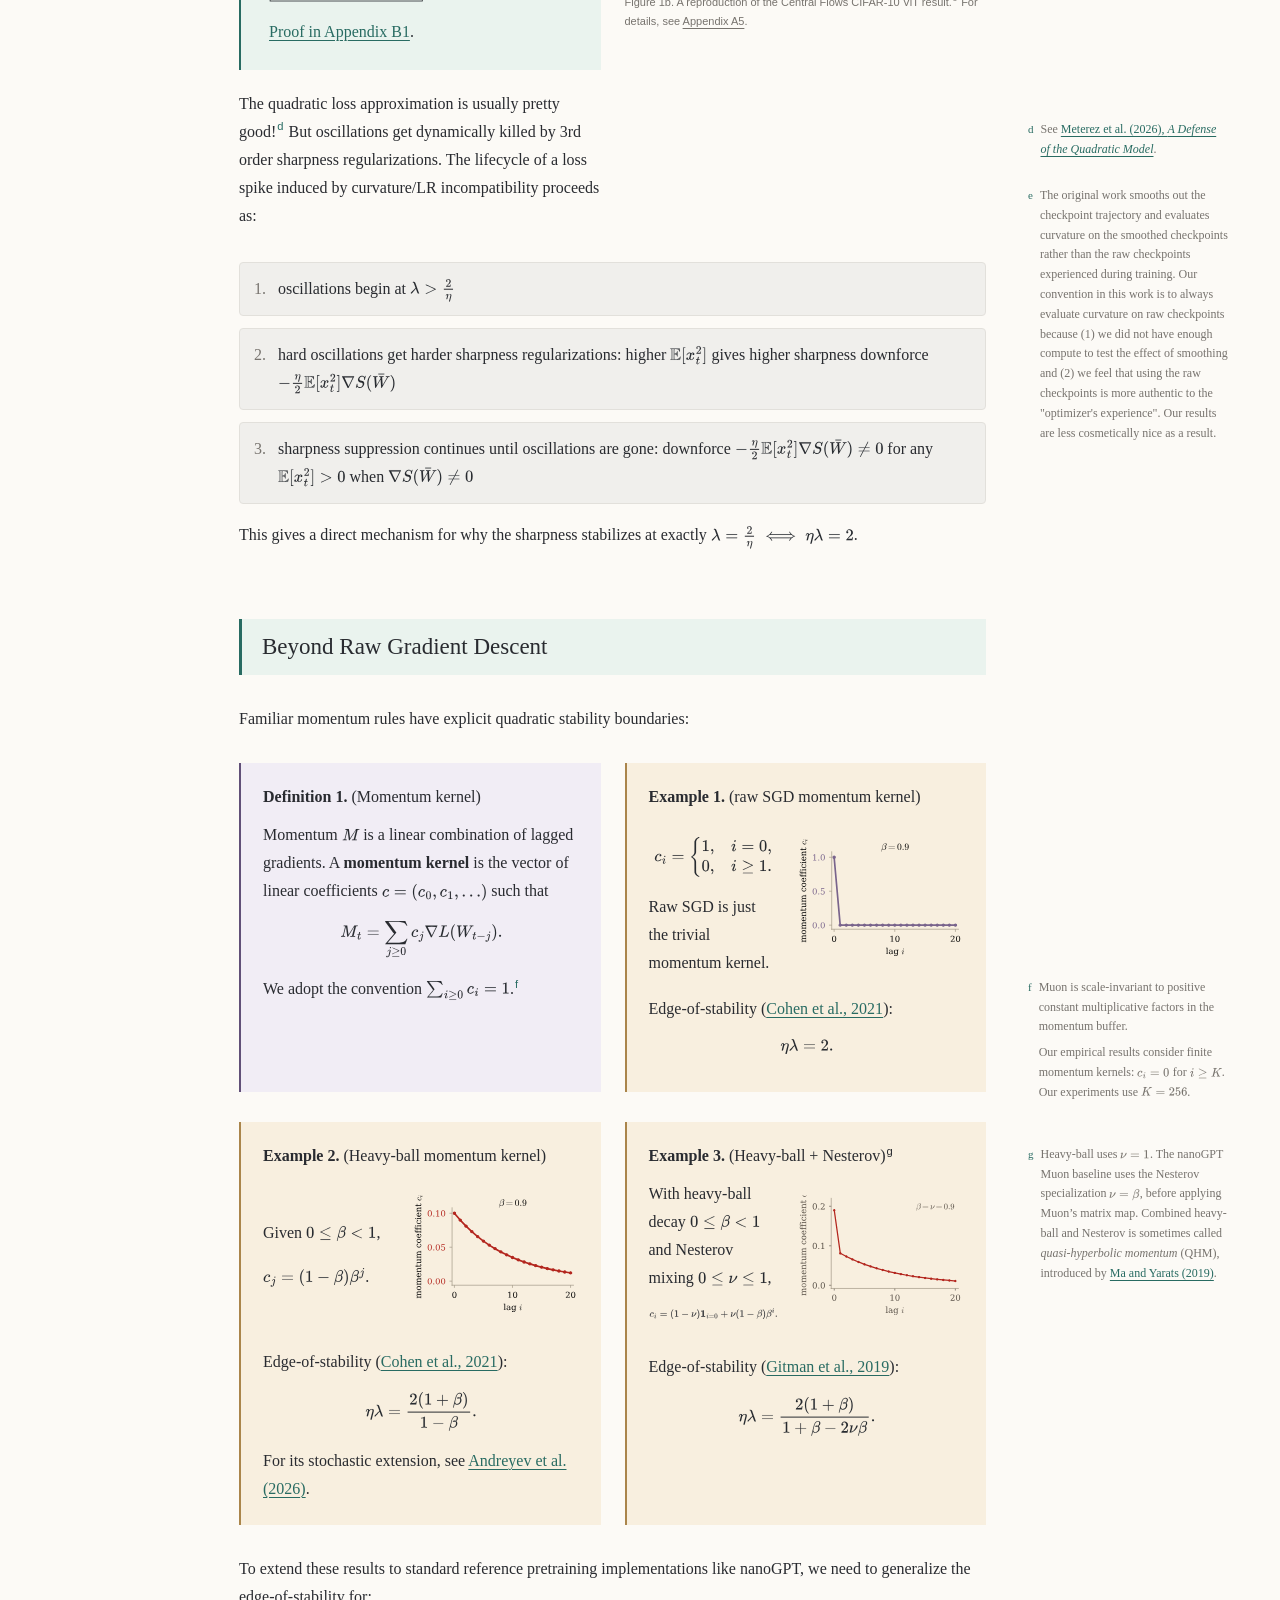
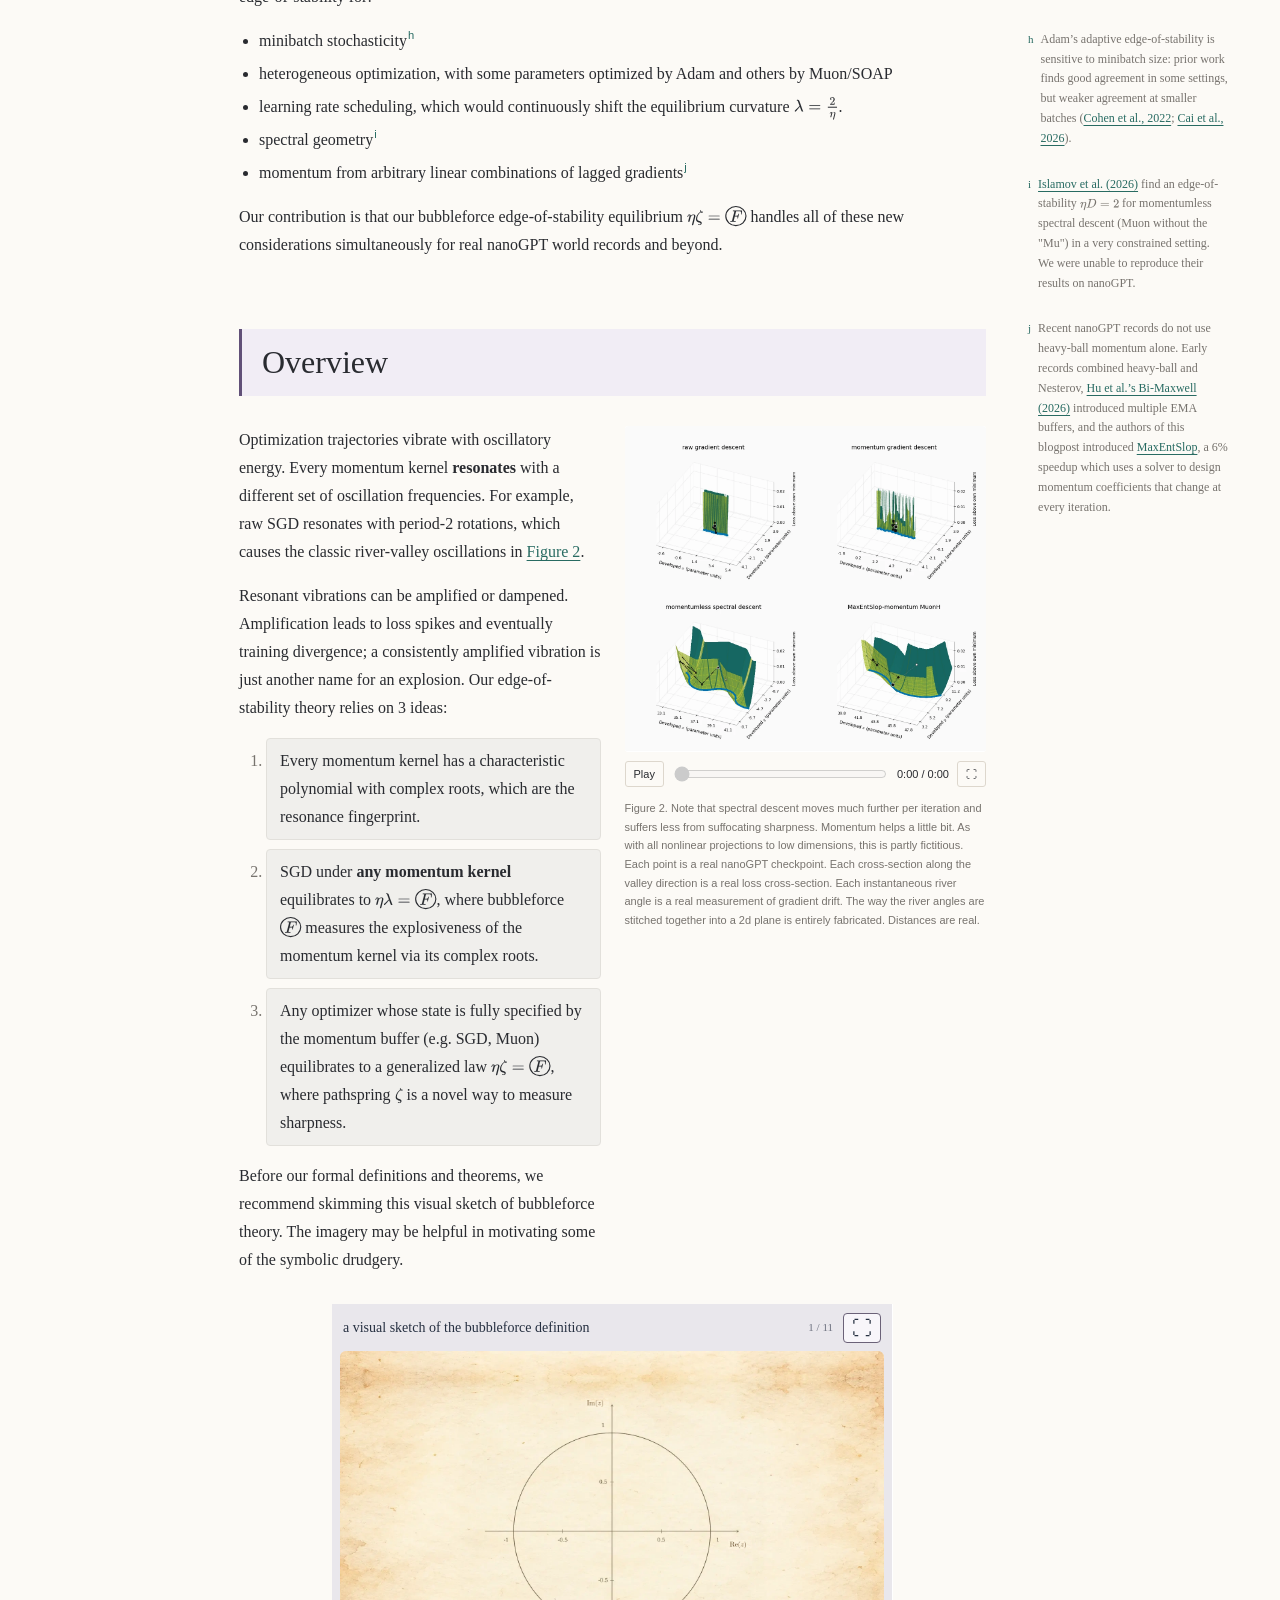
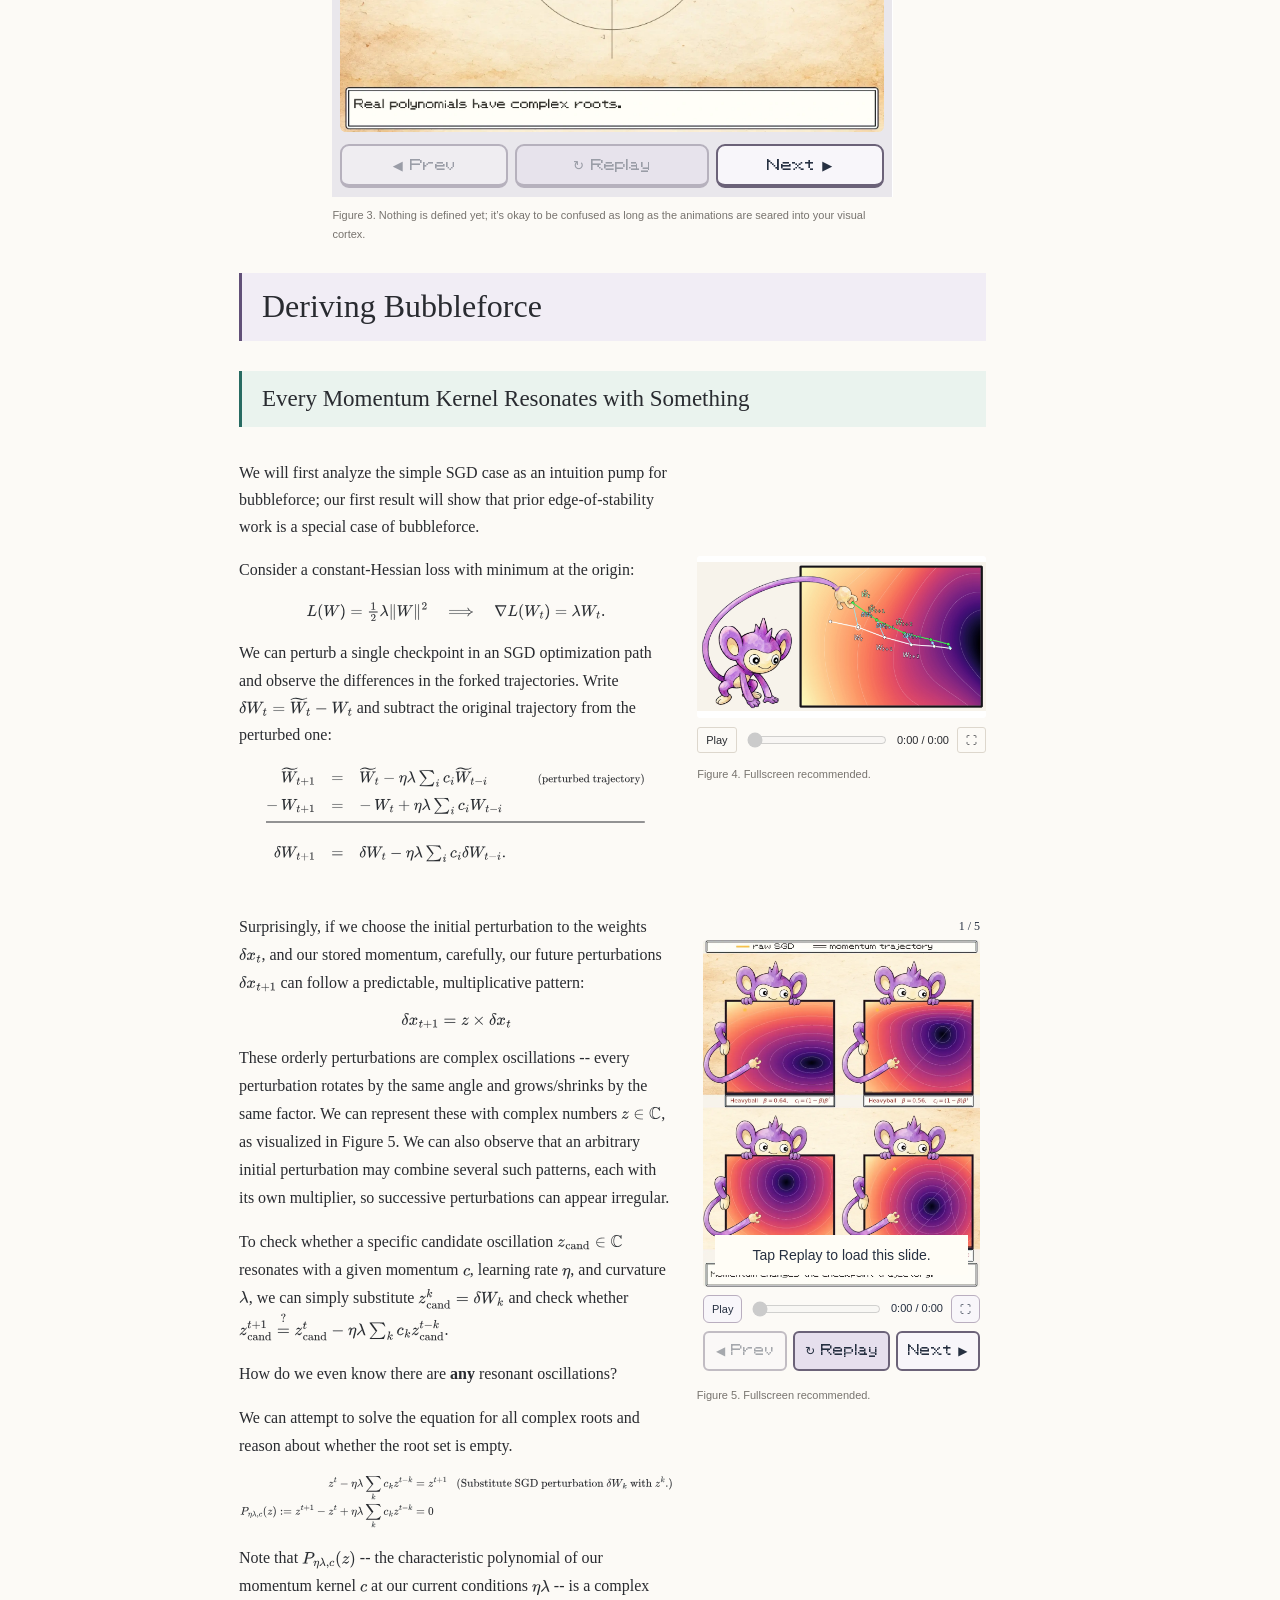
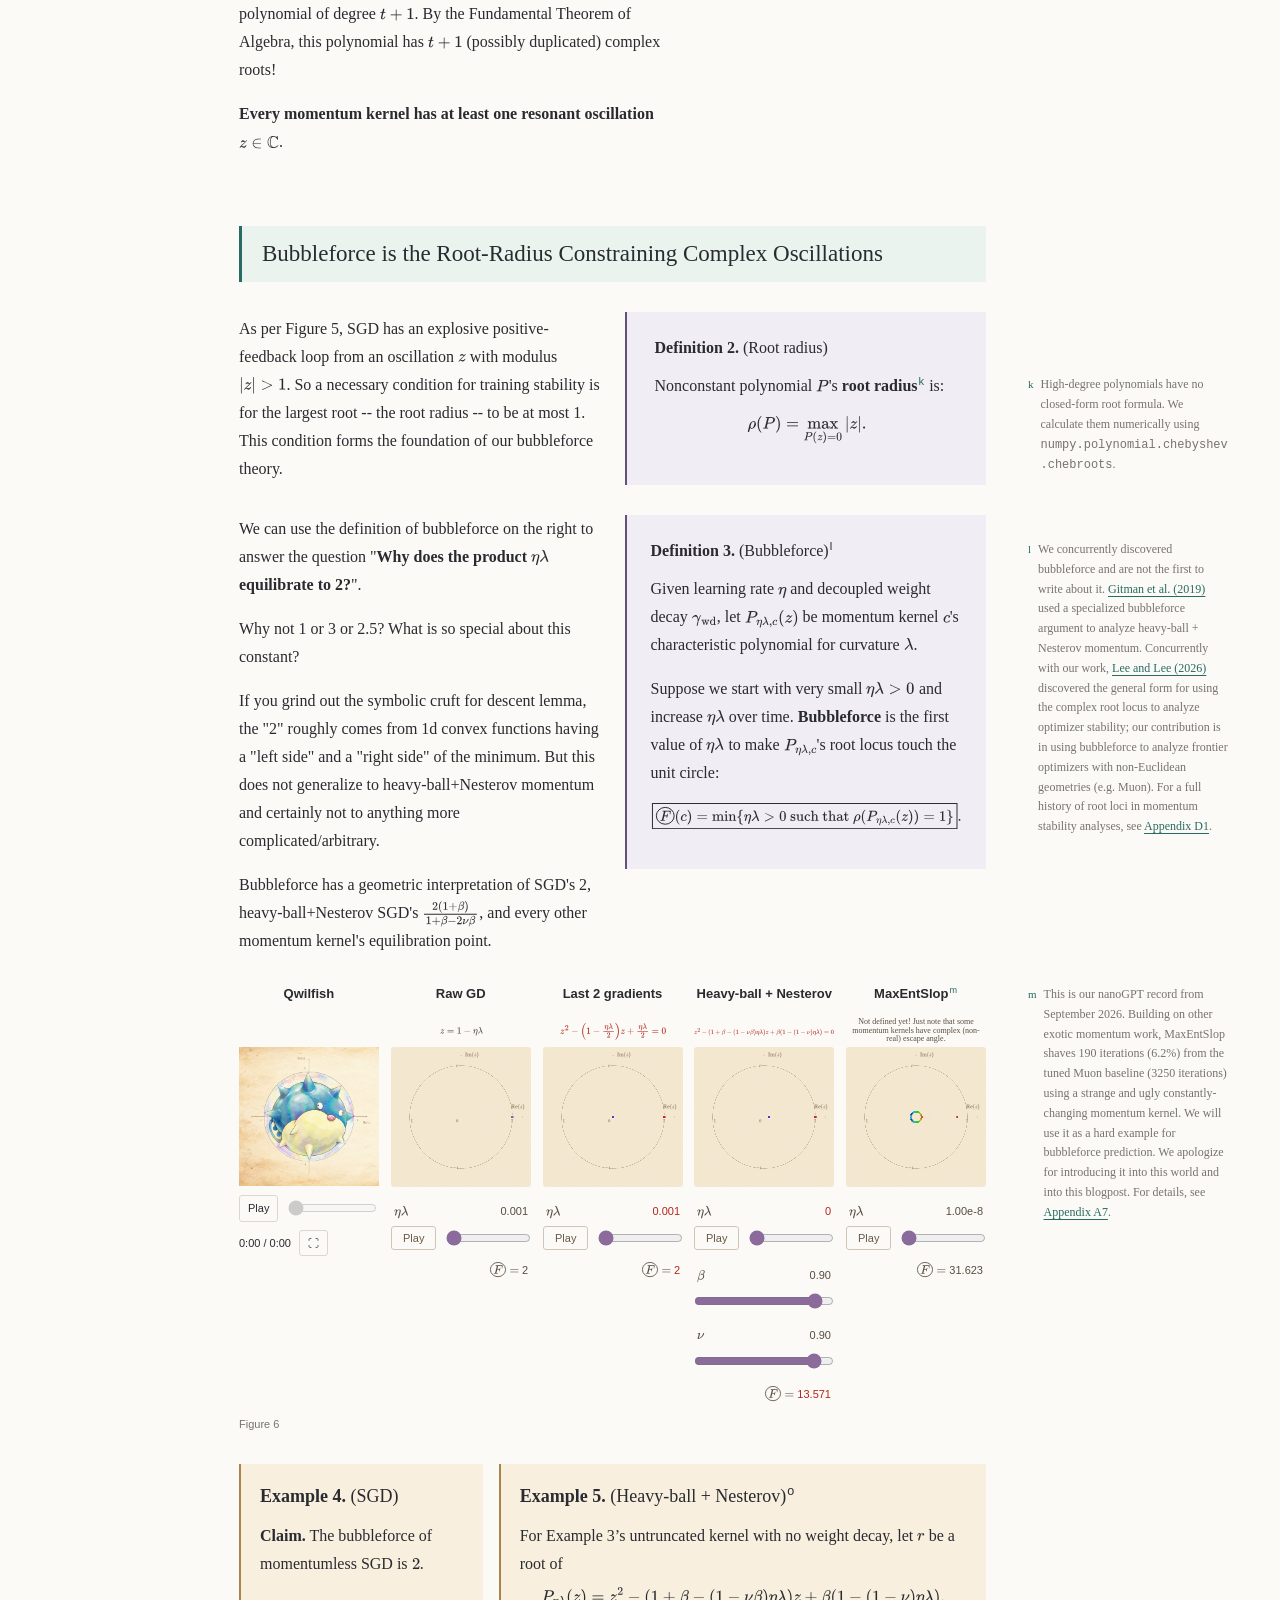
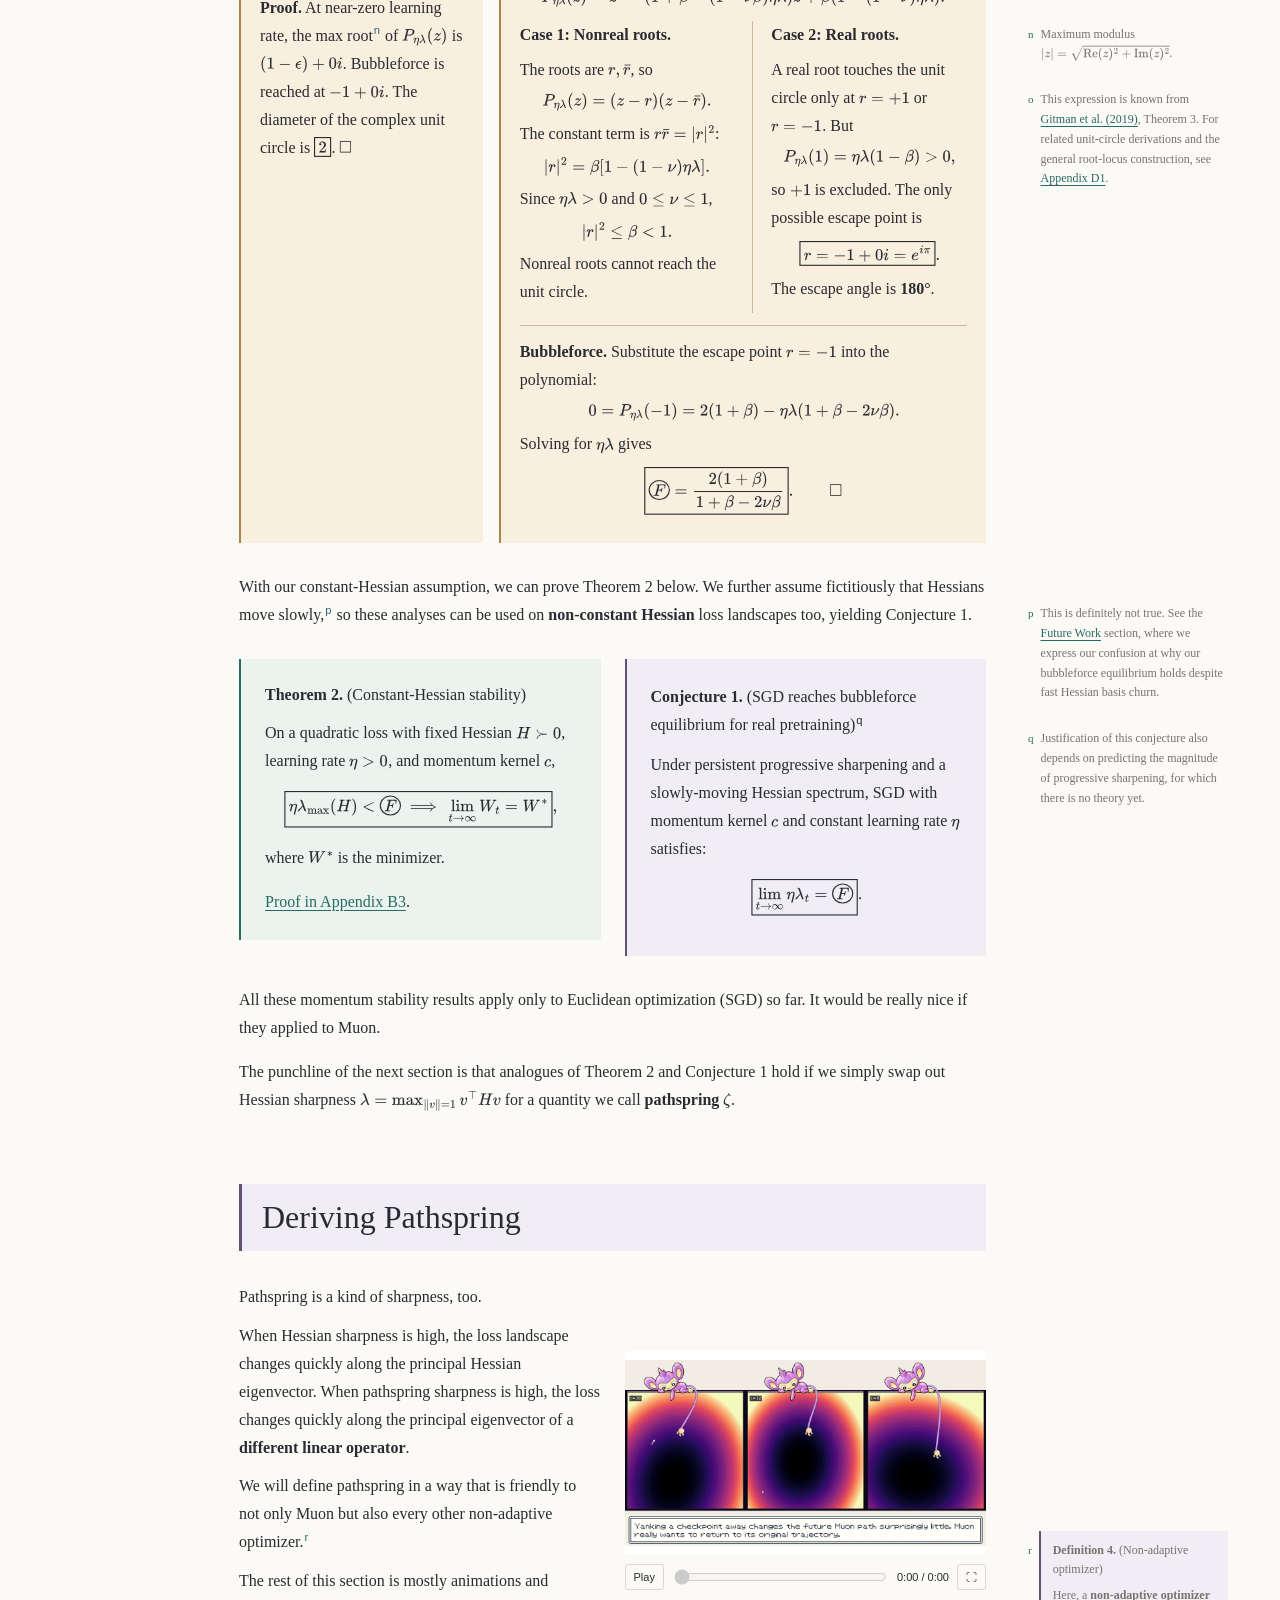
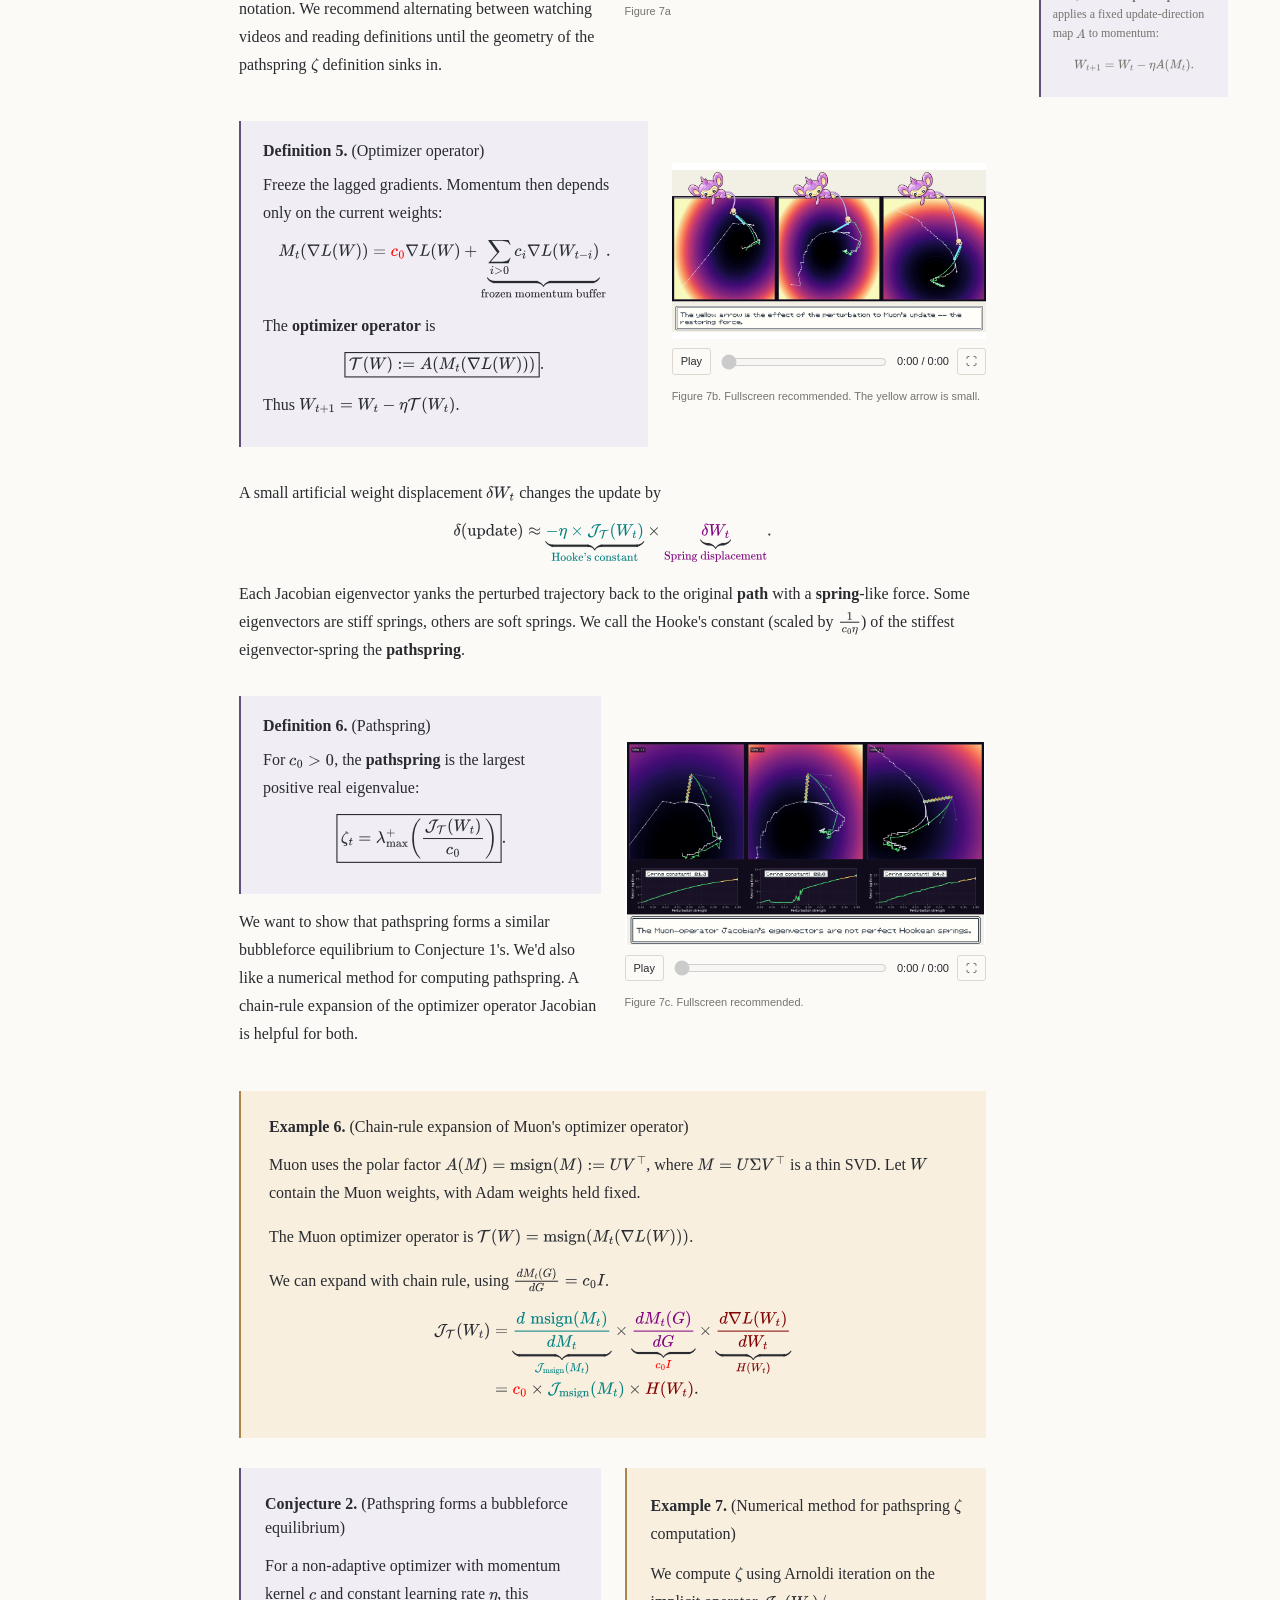
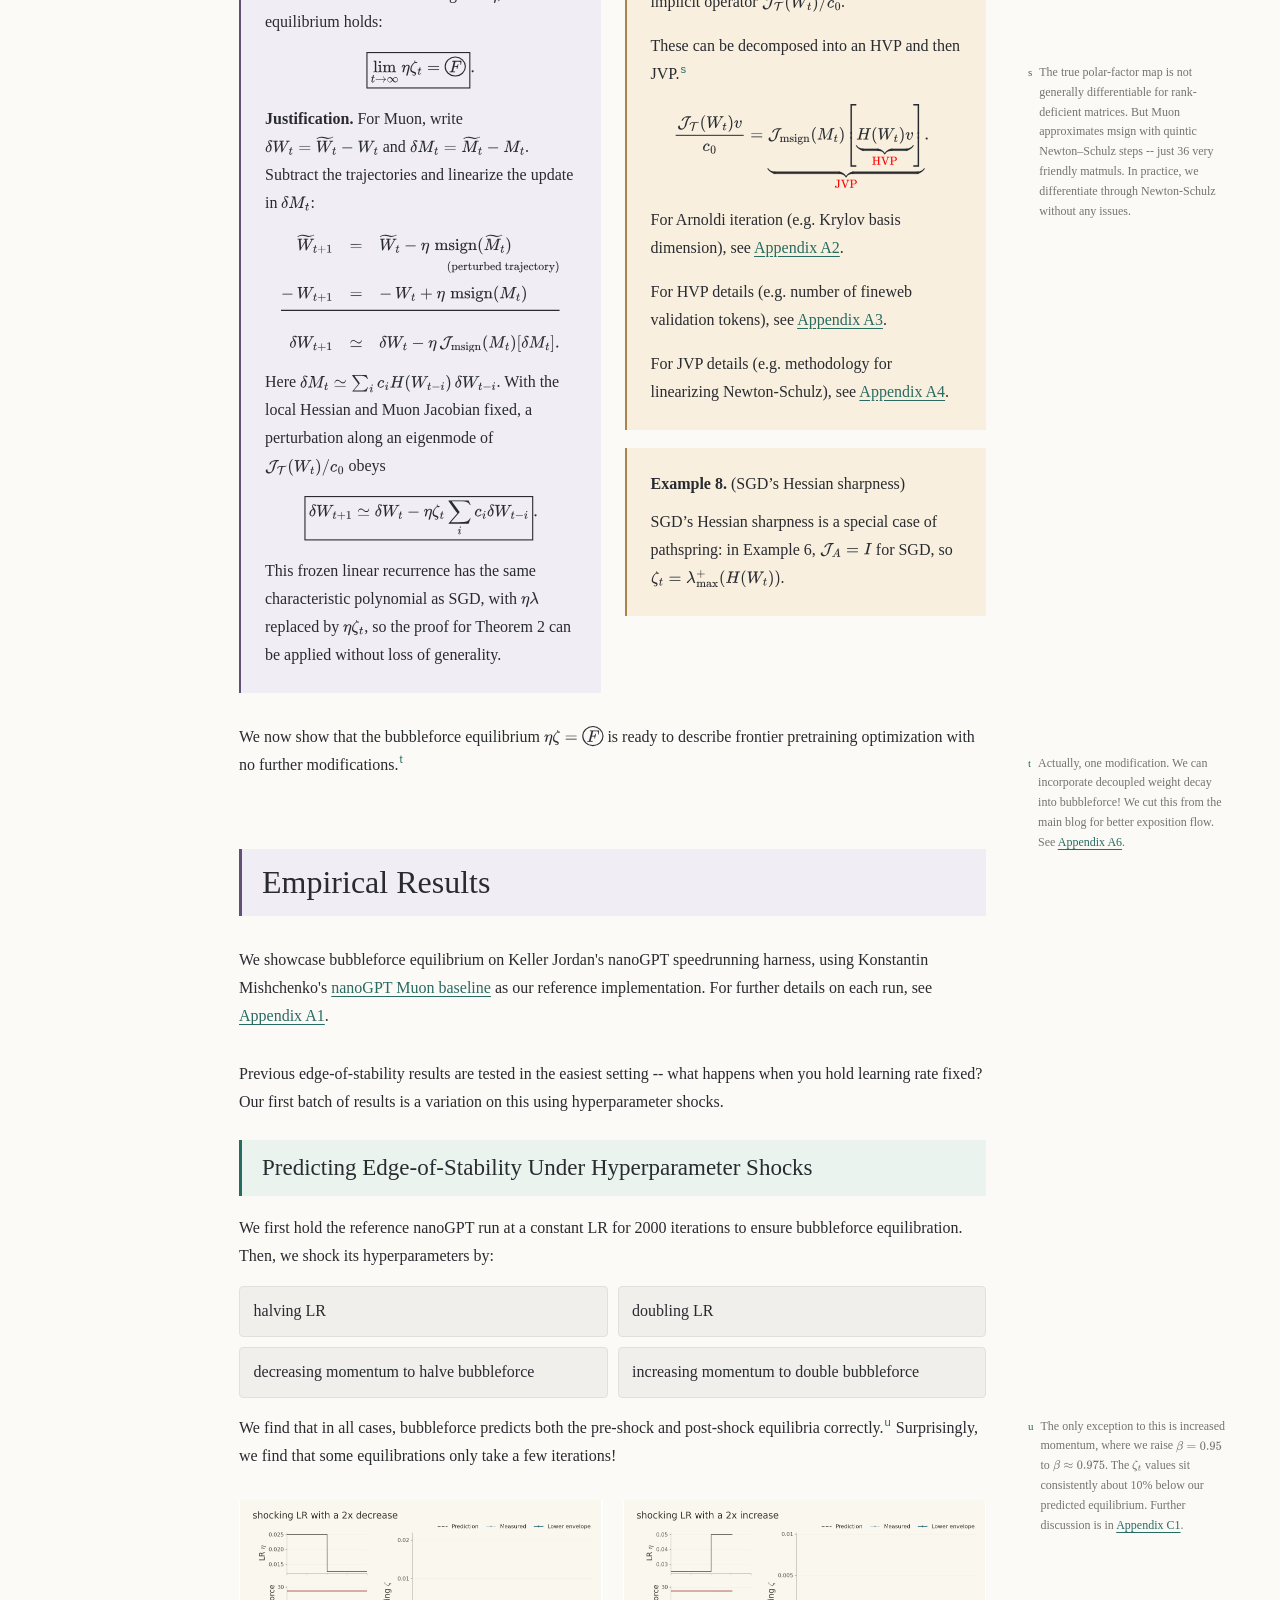
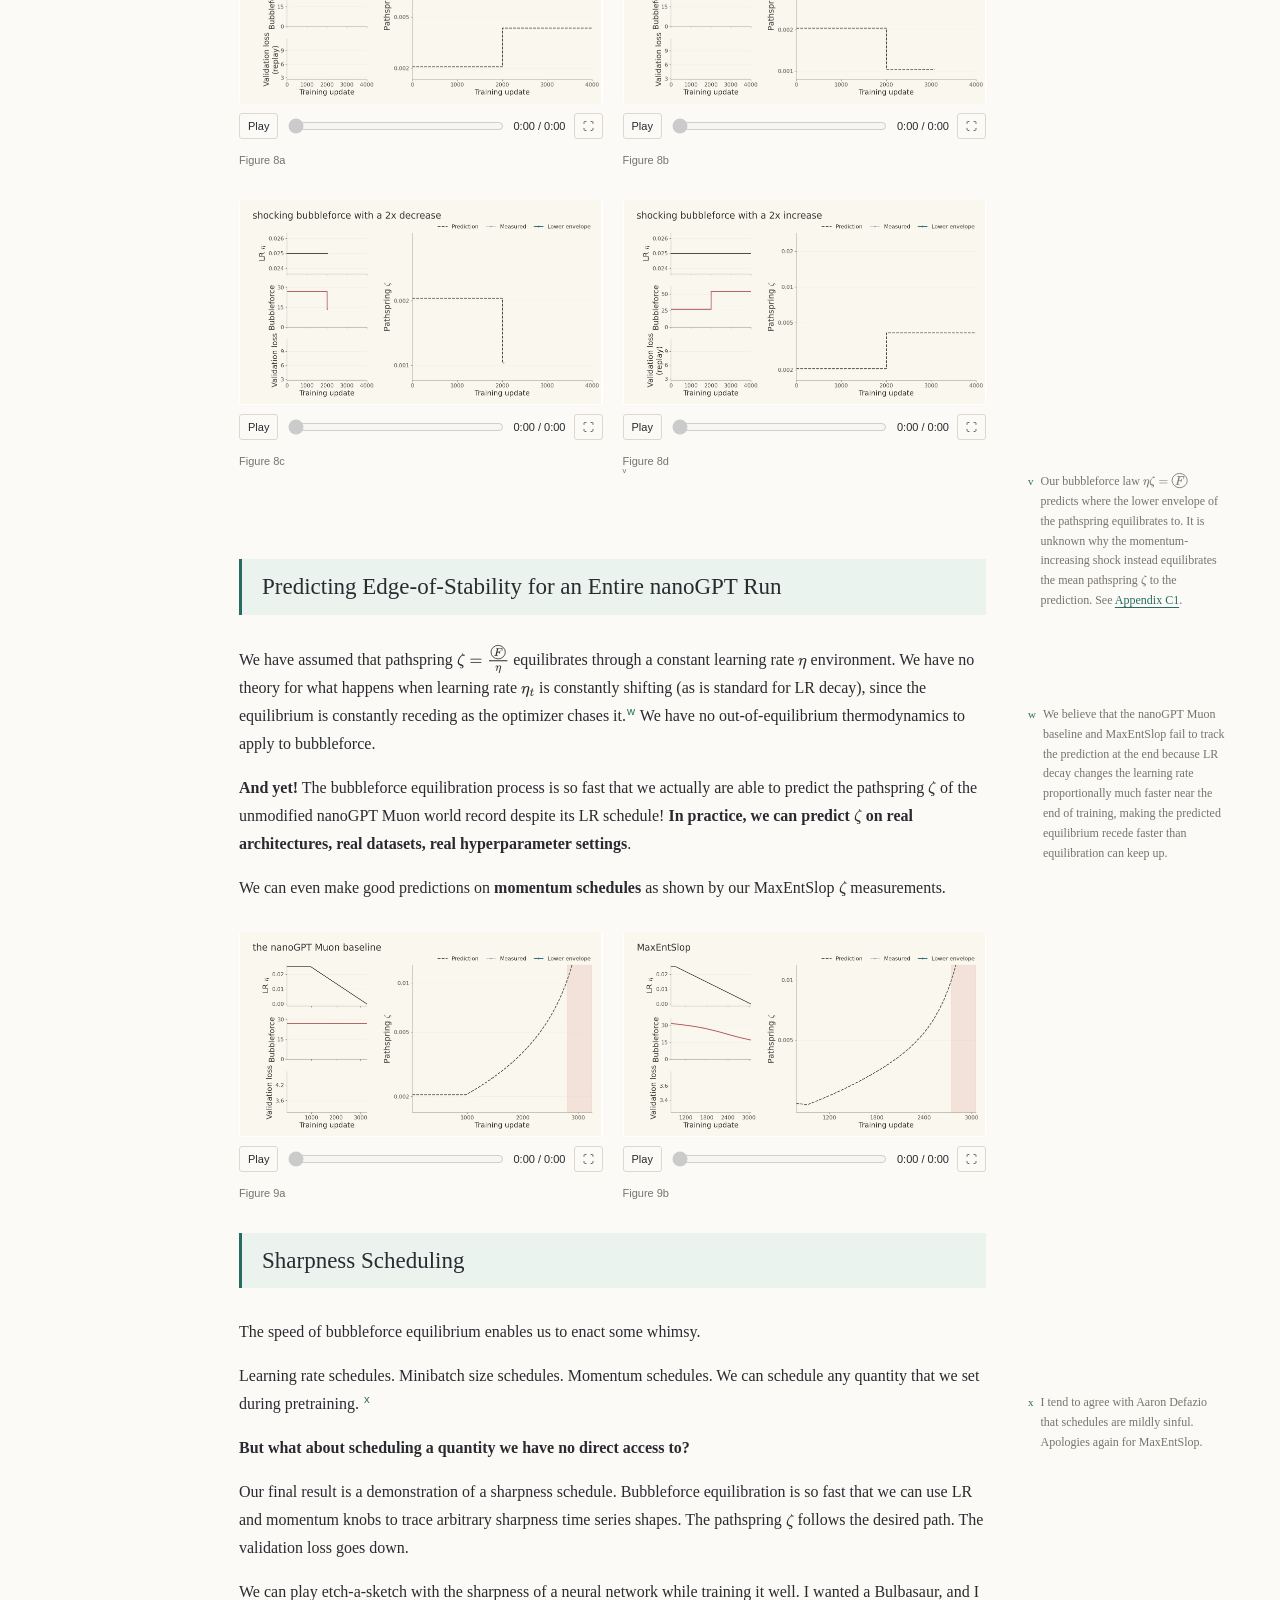
==== commit 6c334f4b: "Mirror bubbleforce 5d5795b resonance and Muon discussion refinements" ====
--- a/posts/bubbleforce/index.html
+++ b/posts/bubbleforce/index.html
@@ -1118,28 +1118,21 @@
                   >
                     <div class="rendered">
                       <p>
-                        Surprisingly, some (momentum kernel, loss landscape)
-                        pairs seem to have a resonance that causes future
-                        perturbations to be very predictable. We can describe
-                        these future perturbations as combinations of simple
-                        patterns called modes, where each mode changes by a
-                        fixed multiplier $z$.
+                        Surprisingly, if we choose the initial perturbation to
+                        the weights $\delta x_t$, and our stored momentum,
+                        carefully, our future perturbations $\delta x_{t+1}$
+                        can follow a predictable, multiplicative pattern:
                       </p>
                       <p>$$\delta x_{t+1}=z\times\delta x_t$$</p>
                       <p>
-                        $\delta x_t$ denotes the perturbation at step $t$.
-                        An arbitrary perturbation $\delta x$ usually combines
-                        several modes, so its overall motion can look irregular.
-                        If we choose the changes to the weights and stored
-                        momentum carefully to match a single mode, our future
-                        perturbations can follow the same multiplier $z$.
-                      </p>
-                      <p>
                         These orderly perturbations are complex oscillations --
-                        every perturbation rotates the same angle and
+                        every perturbation rotates by the same angle and
                         grows/shrinks by the same factor. We can represent these
                         with complex numbers $z\in\mathbb{C}$, as visualized in
-                        Figure 5.
+                        Figure 5. We can also observe that an arbitrary initial
+                        perturbation may combine several such patterns, each
+                        with its own multiplier, so successive perturbations
+                        can appear irregular.
                       </p>
                       <p>
                         To check whether a specific candidate oscillation
@@ -2549,10 +2542,9 @@
             <div class="asset-row inserted-row" data-row-id="unsolved-mysteries-introduction">
               <div class="text-block" data-text-style="paragraph" data-block="unsolved-mysteries-introduction">
                 <div class="rendered">
-                  <p>While this takes a first step at understanding edge of stability dynamics for more complex, frontier optimizers, there is still much work to do.</p>
-                  <p>Many of the mechanisms that are characteristic of SGD’s edge of stability do not apply for Muon. For example, while weights oscillate along the direction of Hessian sharpness in SGD, they don’t appear to oscillate around any clear axis in Muon. We even find that most of Muon's oscillations live outside the top-64 subspace of the optimizer Jacobian.</p>
-                  <p>Many of our other intuitions around Edge of Stability for adaptive optimizers, also fall to the Muon update’s spectral geometry. What makes spectral descent so special?</p>
-                  <p>We enumerate a few of our most puzzling observations below:</p>
+                  <p>While this blogpost takes a first step at understanding edge of stability dynamics for more complex, frontier optimizers like Muon, there is still much work to do.</p>
+                  <p><a href="#ref-damian2022">Damian et al.</a> finds an elegant, analytical explanation for why SGD’s edge of stability self-stabilizes and oscillates along the top Hessian eigenvector direction. We have nothing close to this for Muon. Muon’s oscillations don’t appear to oscillate along any clear axis, and they do not even appear to live in the top-64 eigenvector subspace of our optimizer Jacobian!</p>
+                  <p>What makes spectral descent with momentum so special? We enumerate a few of our most puzzling observations below:</p>
                 </div>
               </div>
             </div>
@@ -2568,7 +2560,7 @@
                     data-block="text-future-mystery-1"
                   >
                     <div class="rendered">
-                      <p><strong>Mystery 1.</strong> We wanted to explain why Muon's edge-of-stability is based on pathspring $\zeta$ instead of on Hessian sharpness $\lambda$ like in SGD's edge-of-stability. Our initial hypothesis was that both equilibrate based on their directional sharpness -- the sharpness along the chosen update direction, which is the only thing an optimizer can feel. So for SGD, being a local Taylor approximation, oscillates along the largest Hessian eigenvector. Our expectation was that Muon would similarly oscillate along the top $k$ principal $\mathcal{J}_{\mathcal{T}}$ eigenvectors. <strong>This is not true.</strong> Only 25% of the Muon oscillation is represented in the top-64 eigenspace of $\mathcal{J}_{\mathcal{T}}$. <strong>Where do the Muon oscillations live, if not in the sharpest directions?</strong></p>
+                      <p><strong>Mystery 1.</strong> We wanted to explain why Muon's edge-of-stability is based on pathspring $\zeta$ instead of on Hessian sharpness $\lambda$ like in SGD's edge-of-stability. Our initial hypothesis was that both equilibrate based on their directional sharpness -- the sharpness along their chosen update direction, which is the only thing an optimizer can feel. For SGD, a local Taylor expansion predicts oscillations occur along the top Hessian eigenvector direction. Our expectation was that Muon would similarly oscillate along the top $k$ principal $\mathcal{J}_{\mathcal{T}}$ eigenvectors. <strong>This is not true.</strong> Only 25% of the Muon oscillation is represented in the top-64 eigenspace of $\mathcal{J}_{\mathcal{T}}$. <strong>Where do the Muon oscillations live, if not in the sharpest directions?</strong></p>
                     </div>
                   </div>
                 </div>
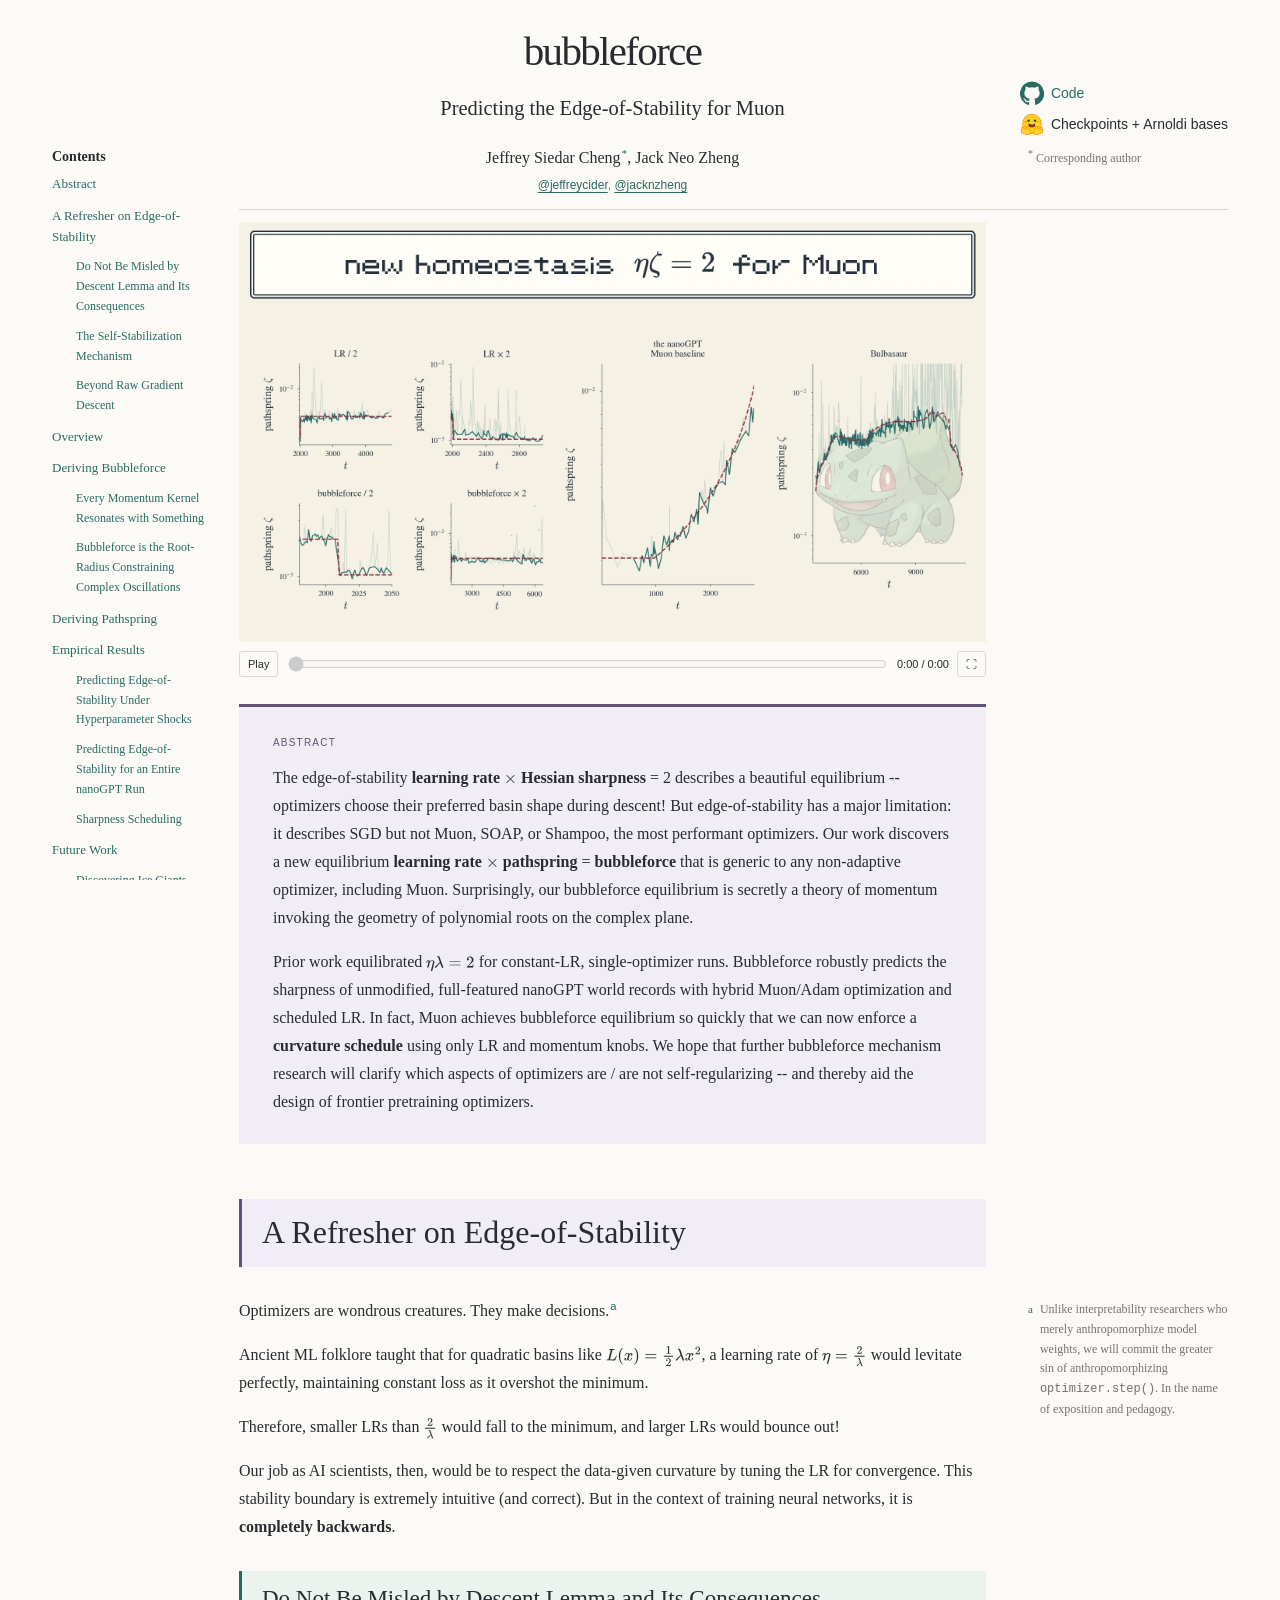
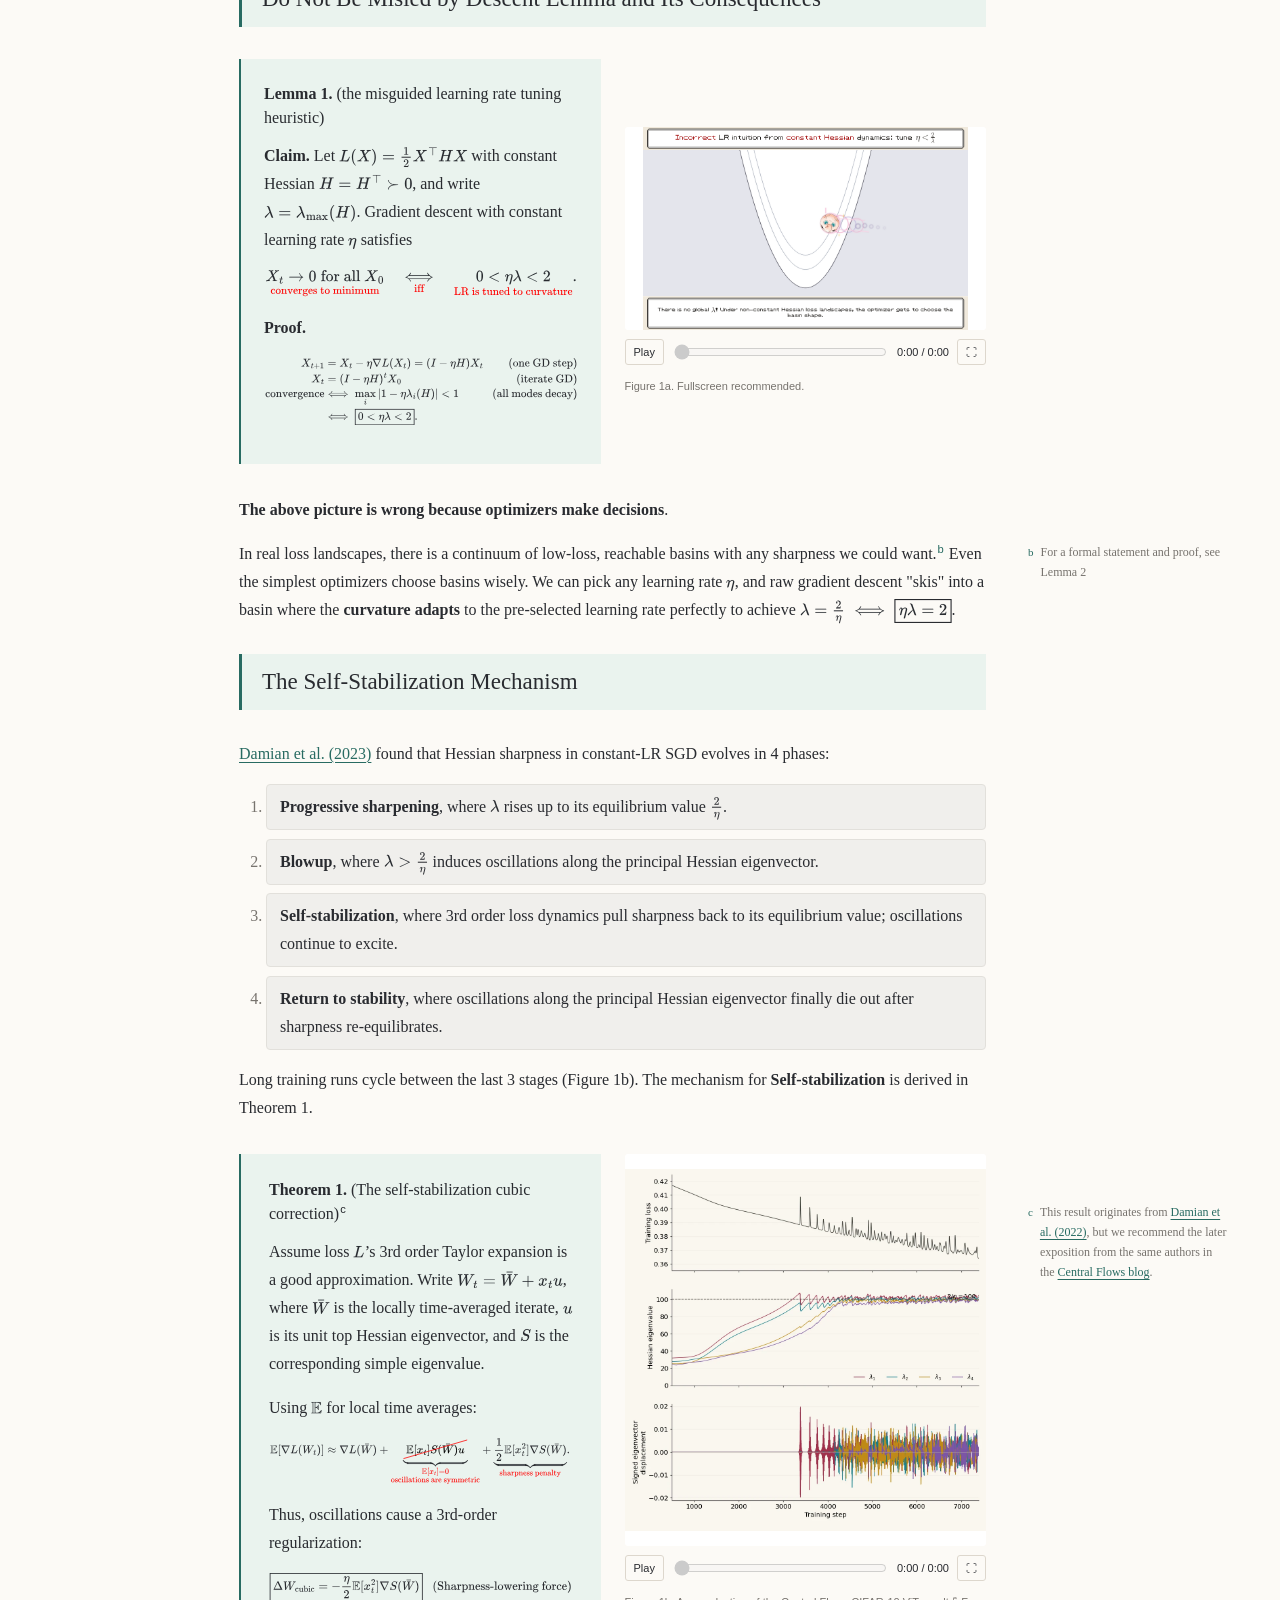
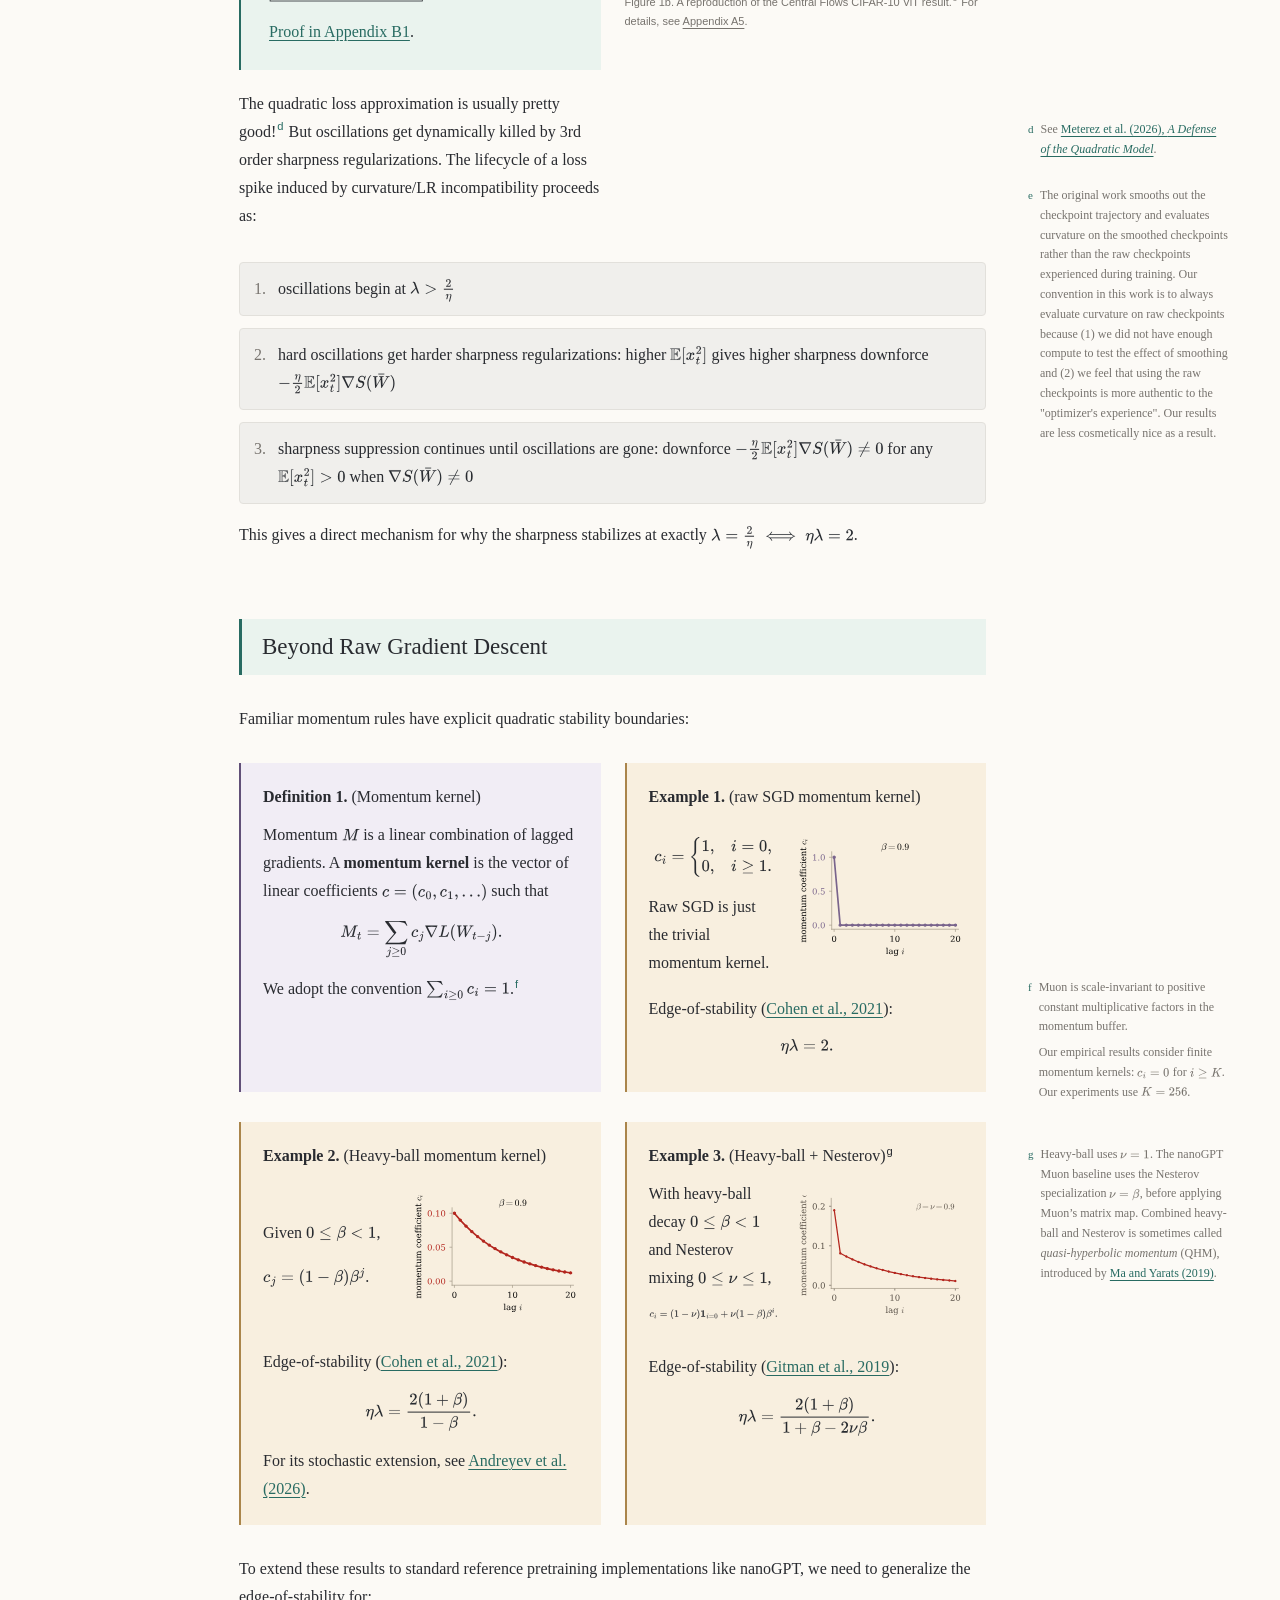
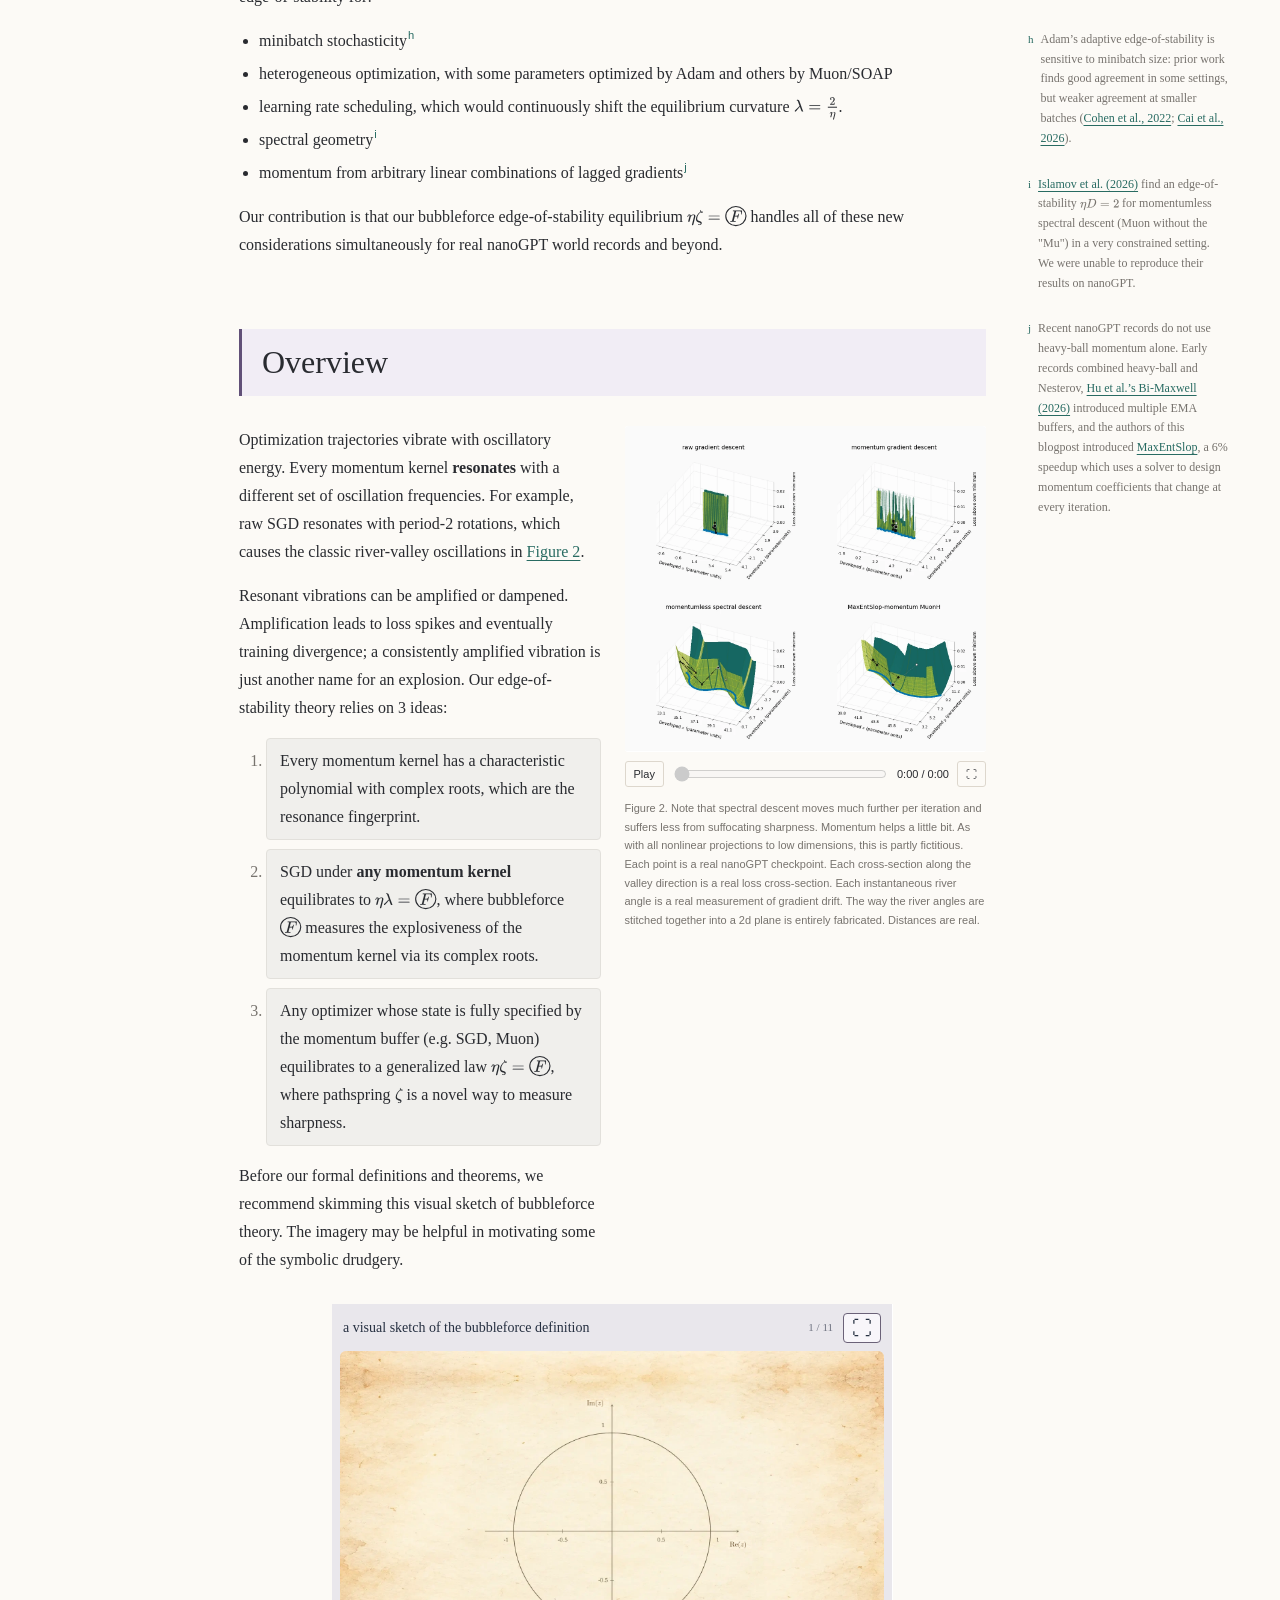
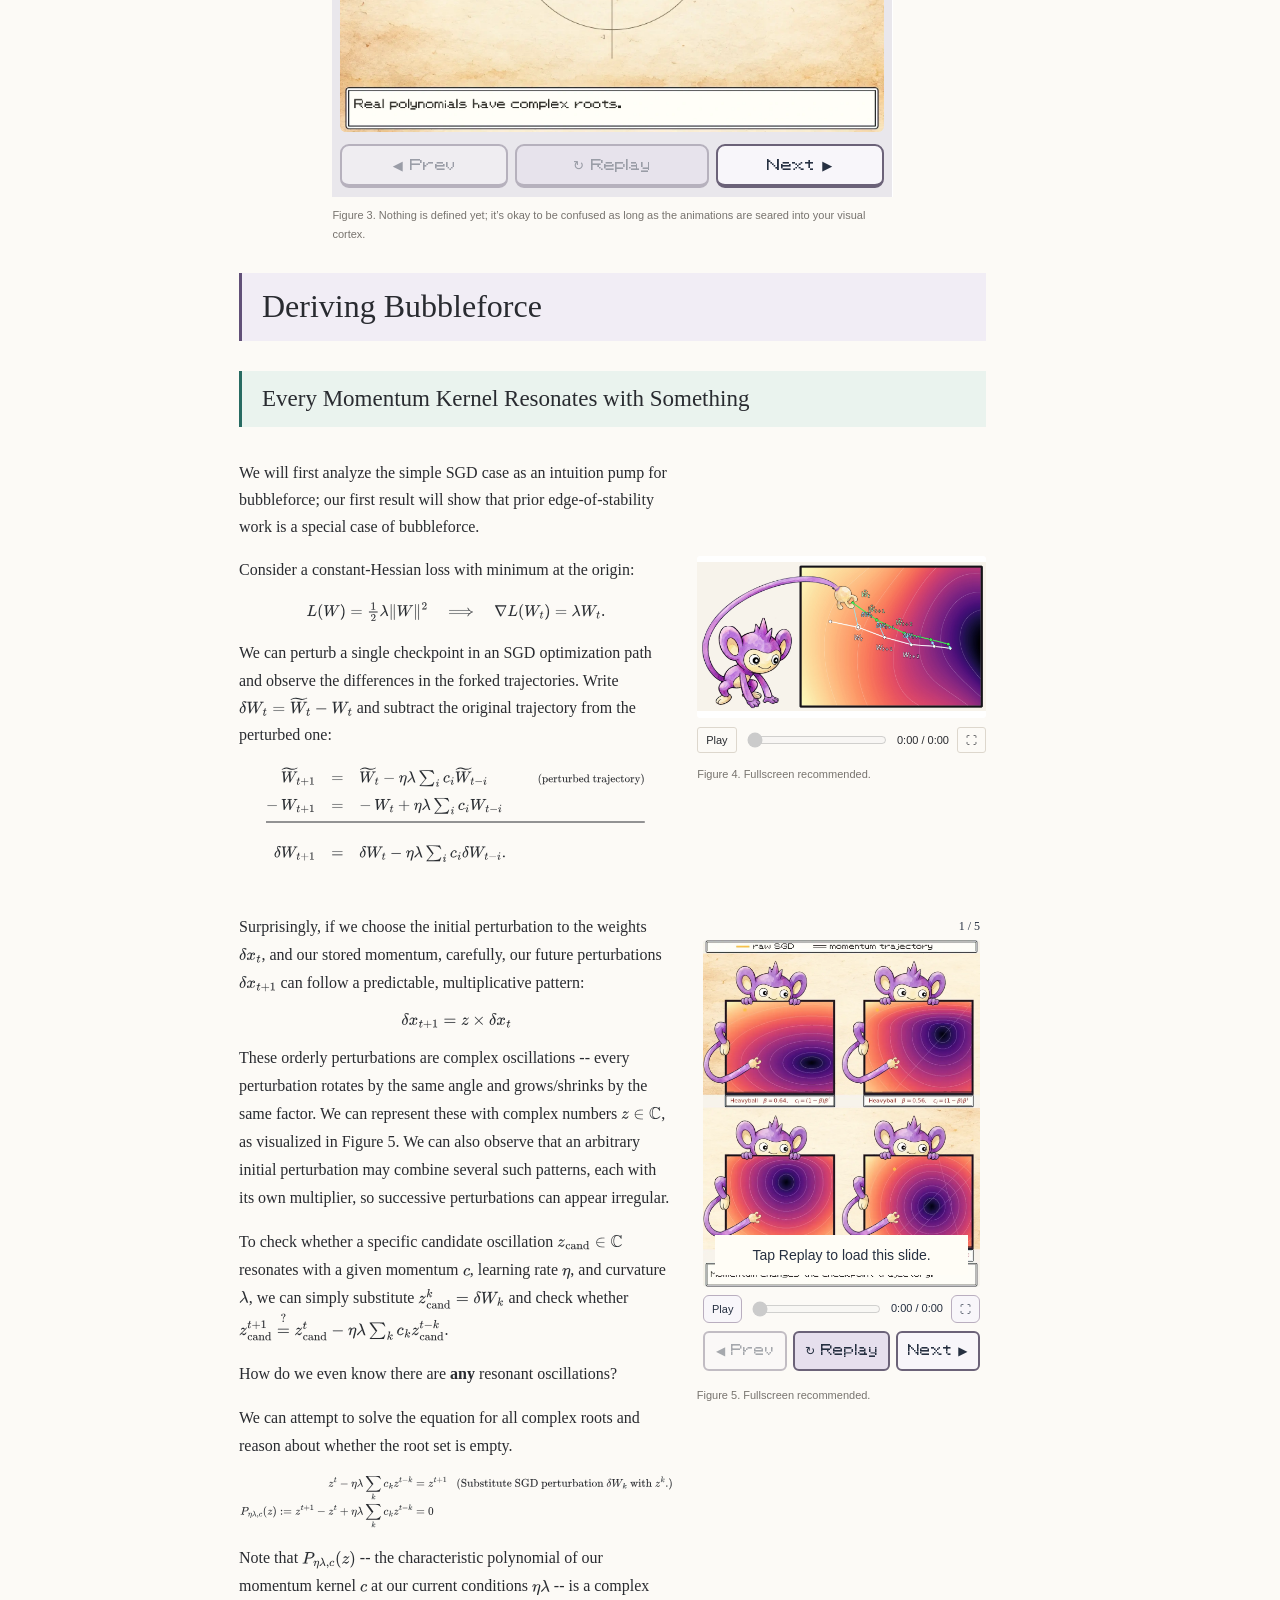
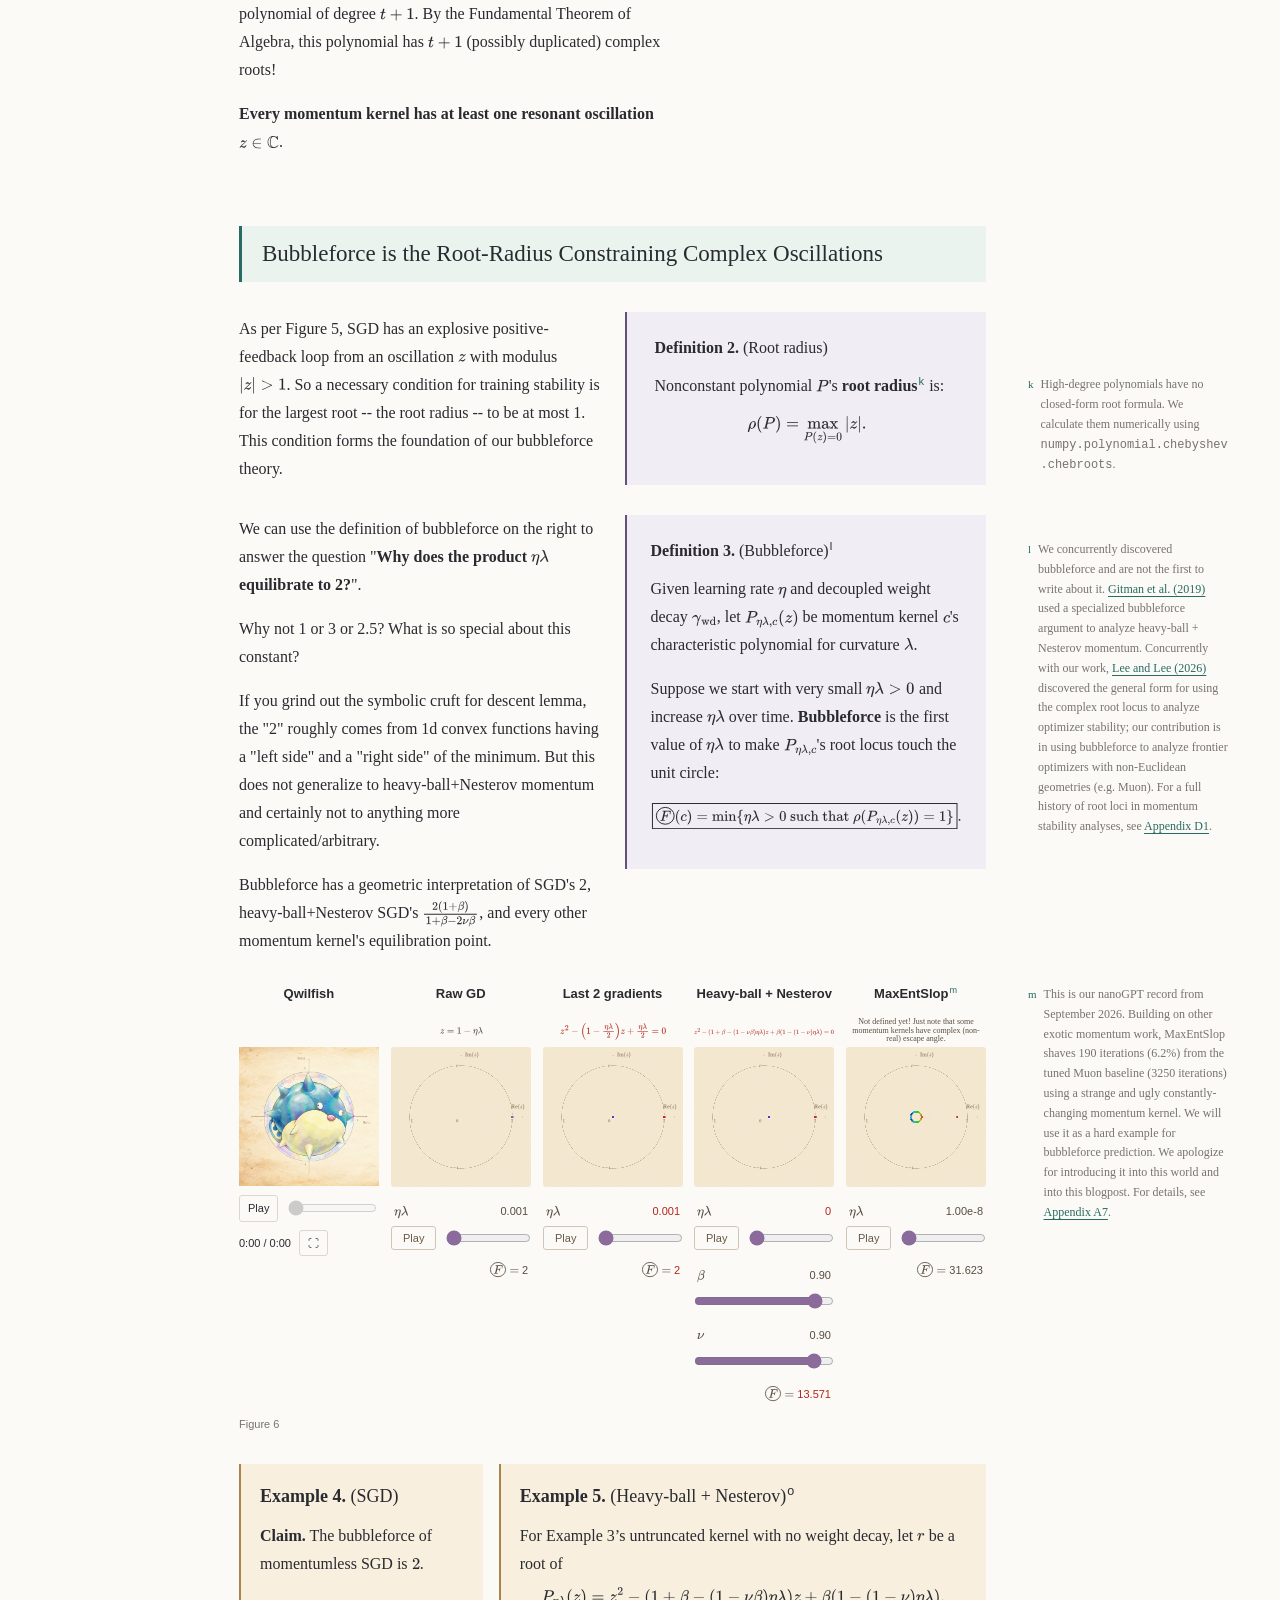
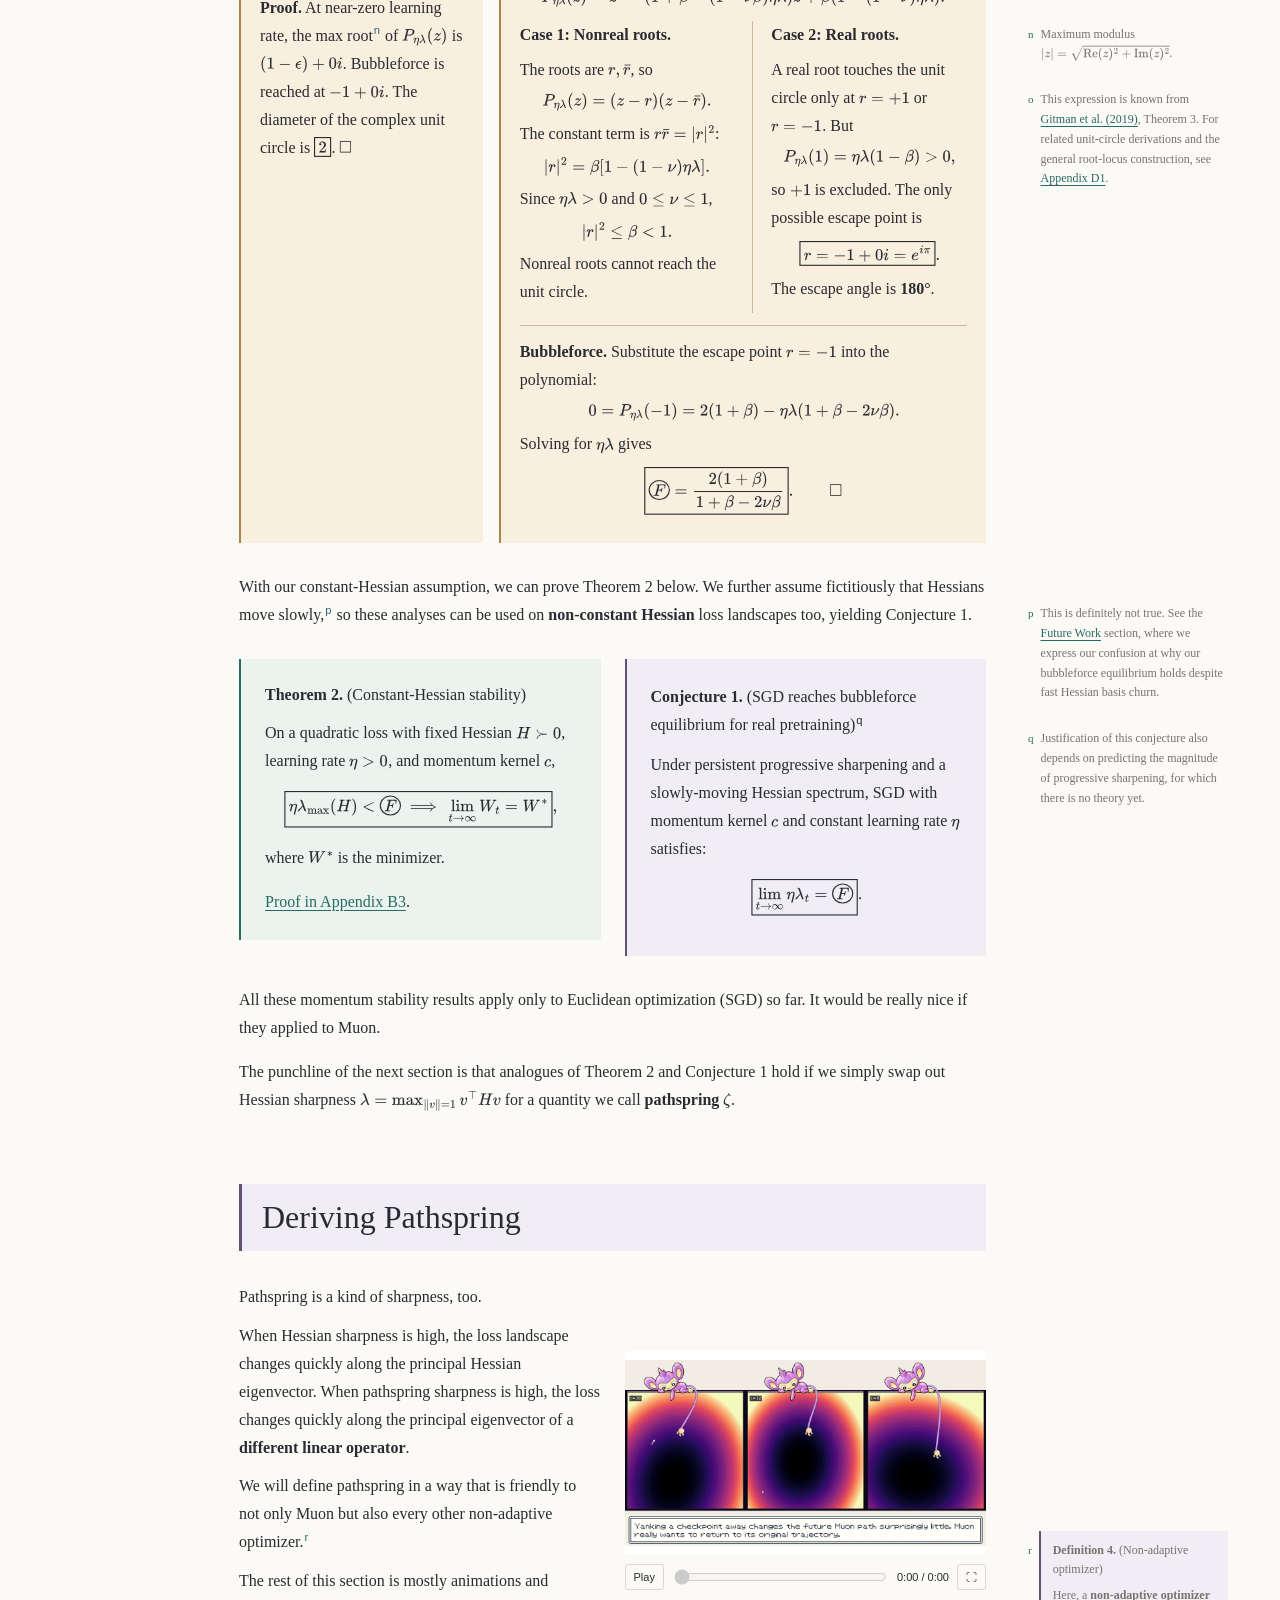
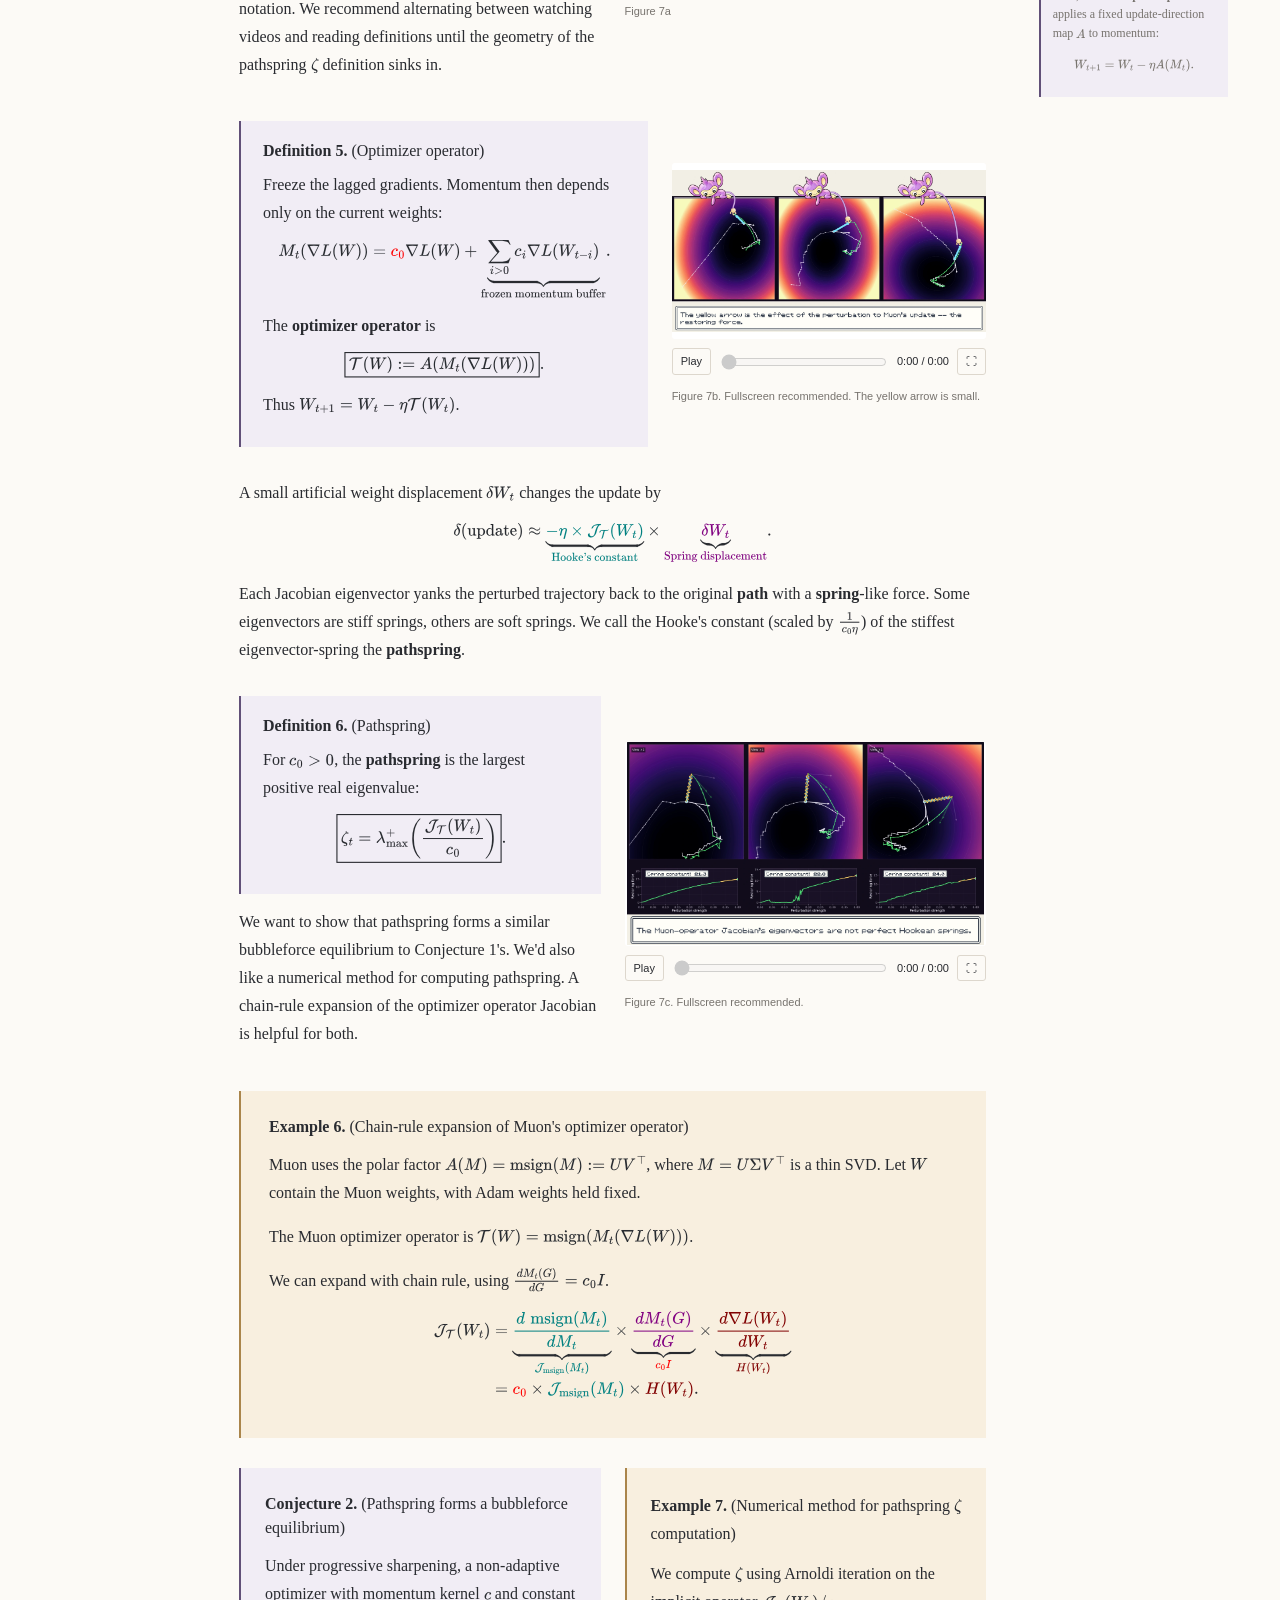
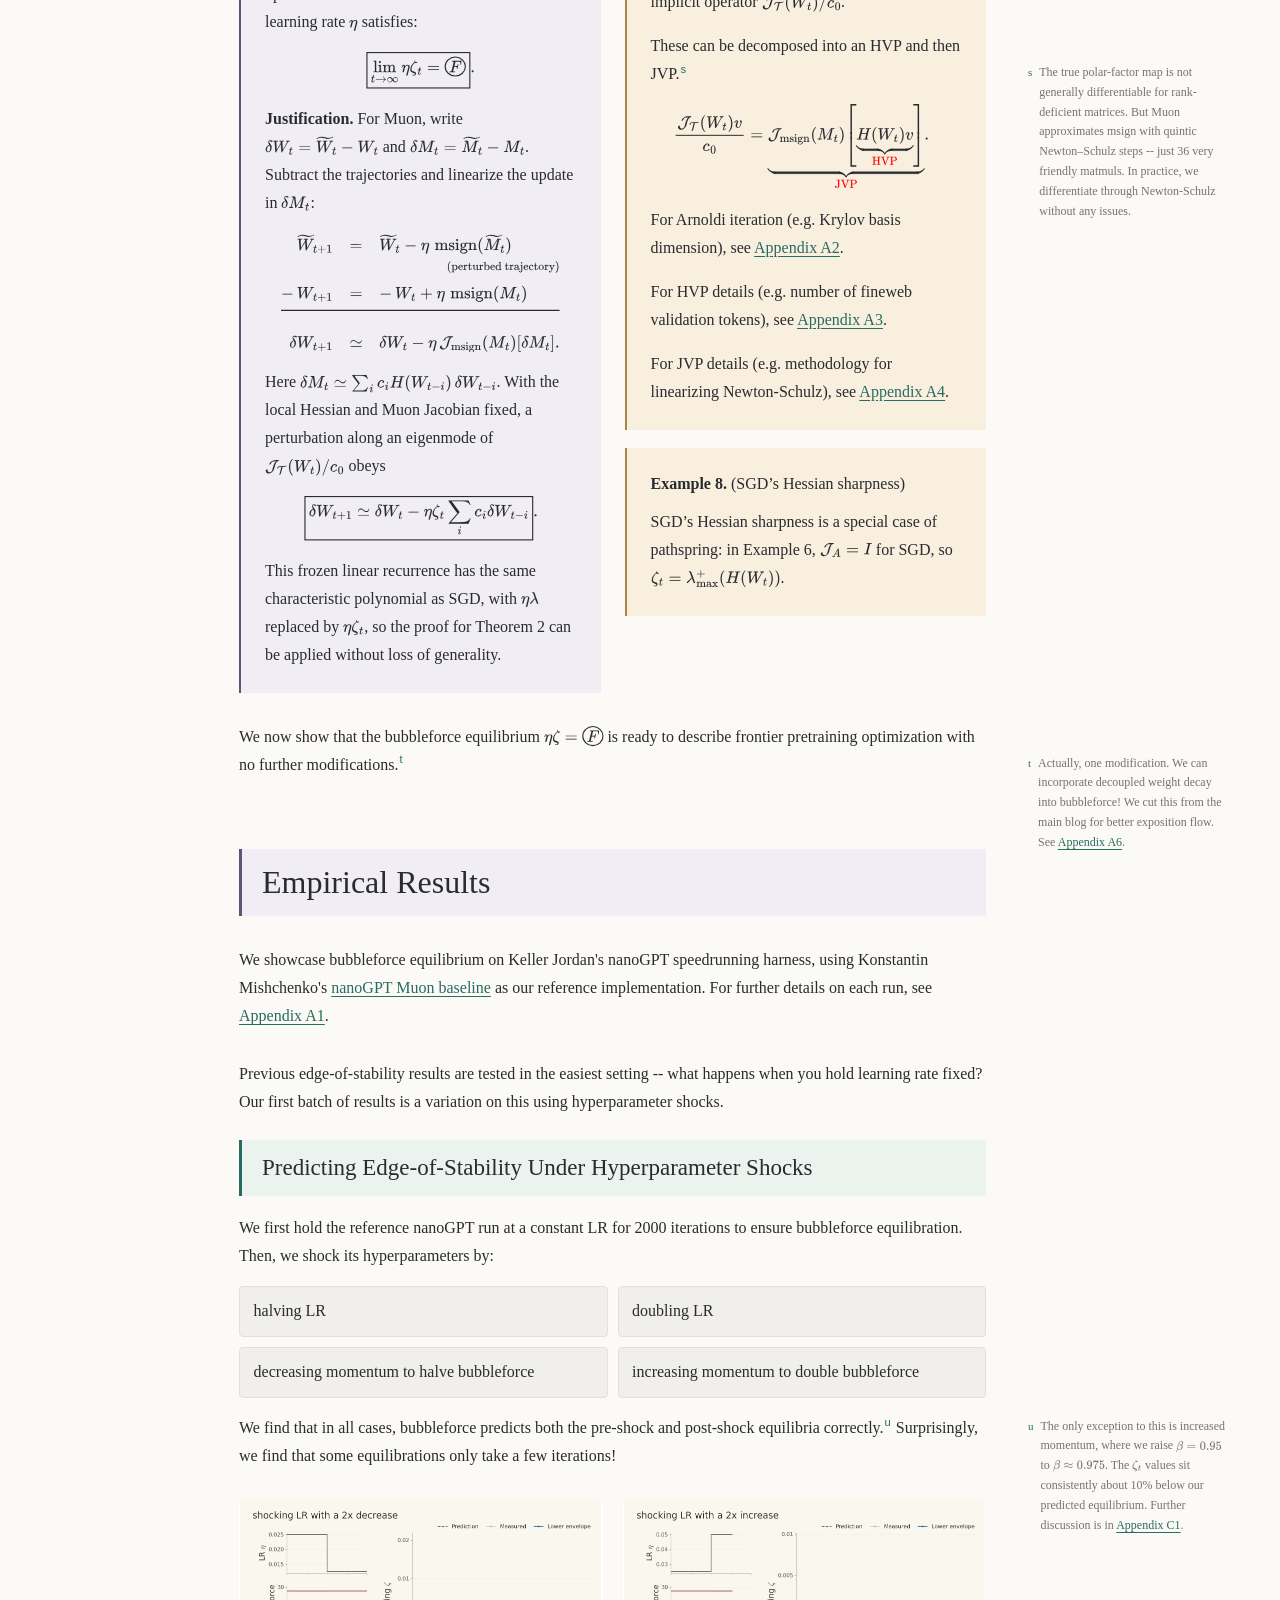
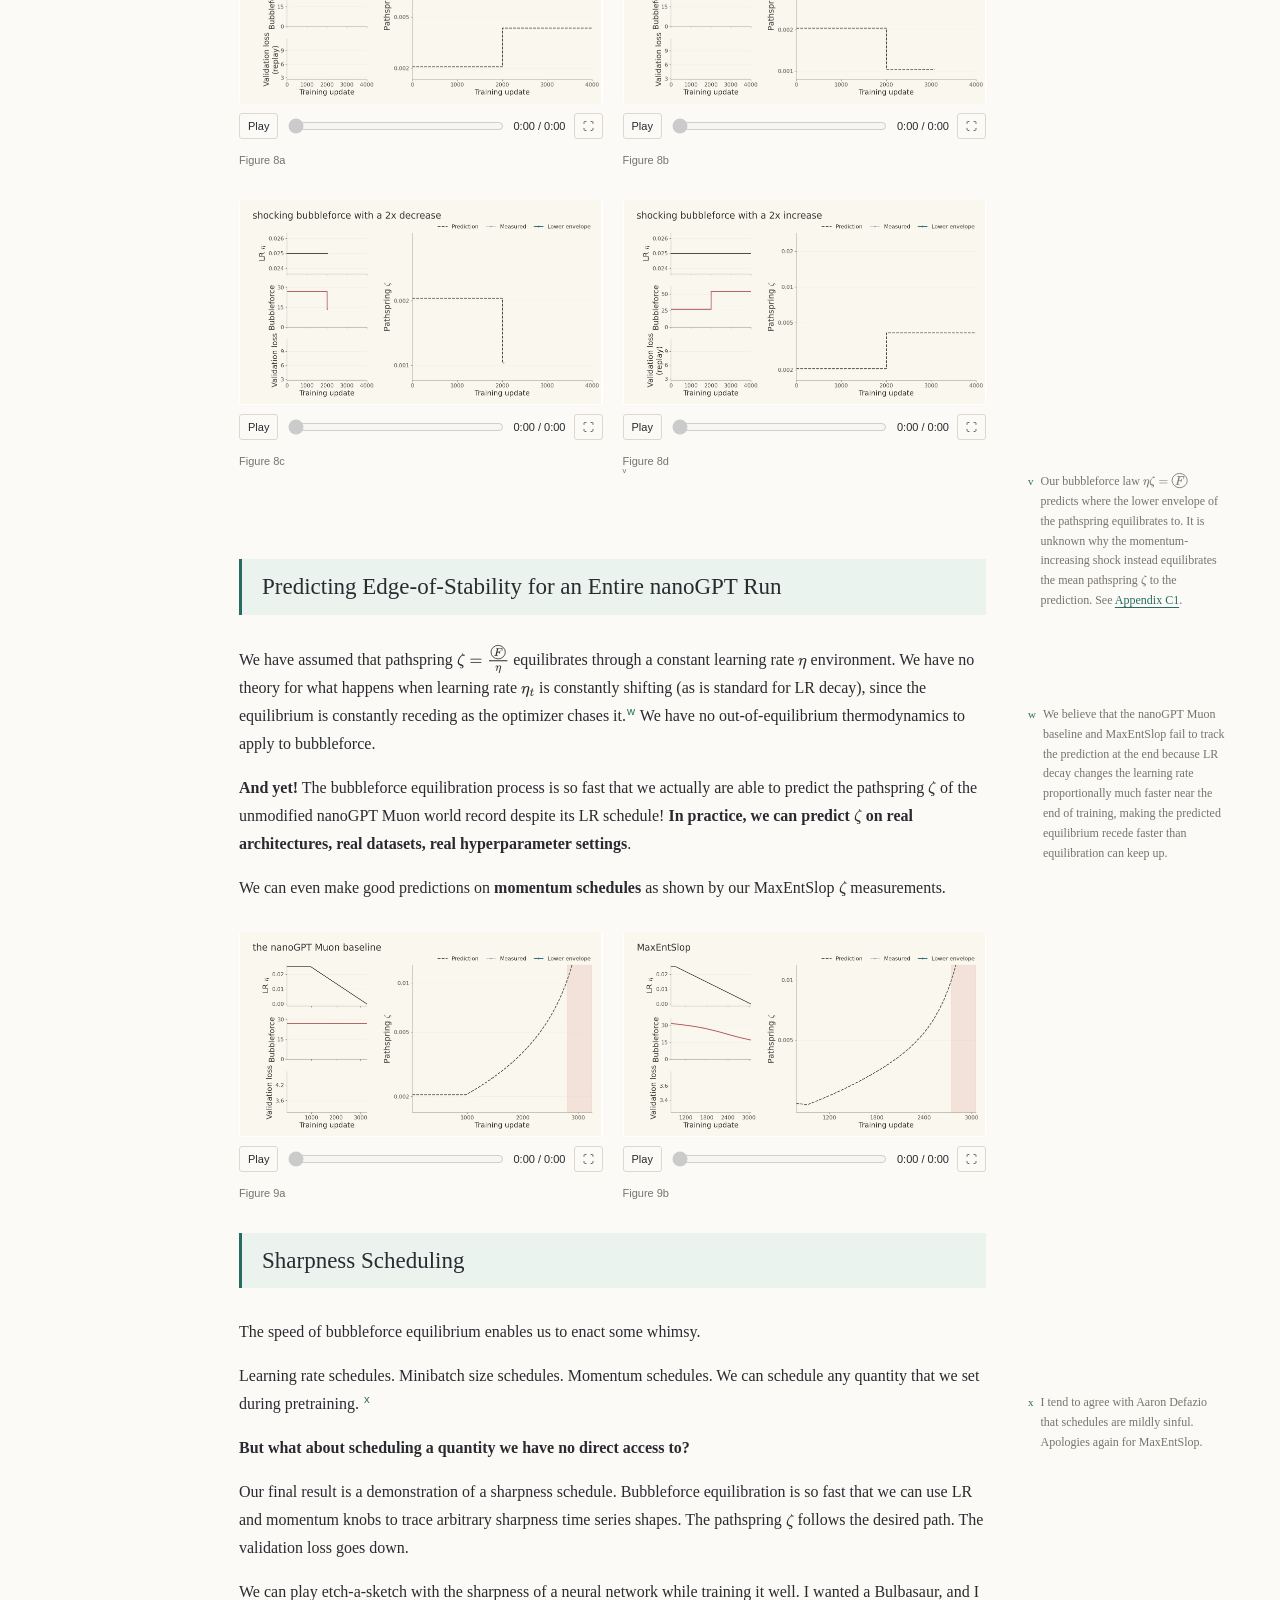
==== commit 4eecc06c: "Mirror Conjecture 2 progressive sharpening assumption" ====
--- a/posts/bubbleforce/index.html
+++ b/posts/bubbleforce/index.html
@@ -1858,9 +1858,9 @@
                   >
                     <div class="rendered">
                       <p>
-                        For a non-adaptive optimizer with momentum kernel $c$
-                        and constant learning rate $\eta$, this equilibrium
-                        holds:
+                        Under progressive sharpening, a non-adaptive optimizer
+                        with momentum kernel $c$ and constant learning rate
+                        $\eta$ satisfies:
                       </p>
                       <p>
                         $$\boxed{\lim_{t\rightarrow\infty}\eta\zeta_t=\bubbleforce}.$$
@@ -2652,7 +2652,7 @@
                       <li>
                         Sung Jae Bae, Jasper Gilley, Vasu Raman, Simran Arora,
                         Akhil Ganti, James Ho, Joshua Penman, Eric Gu, Jerry
-                        Hong for helpful discussions.
+                        Hong, Eshaan Pathak for helpful discussions.
                       </li>
                       <li>
                         <a href="https://lambda.ai/">Lambda Labs</a>,
